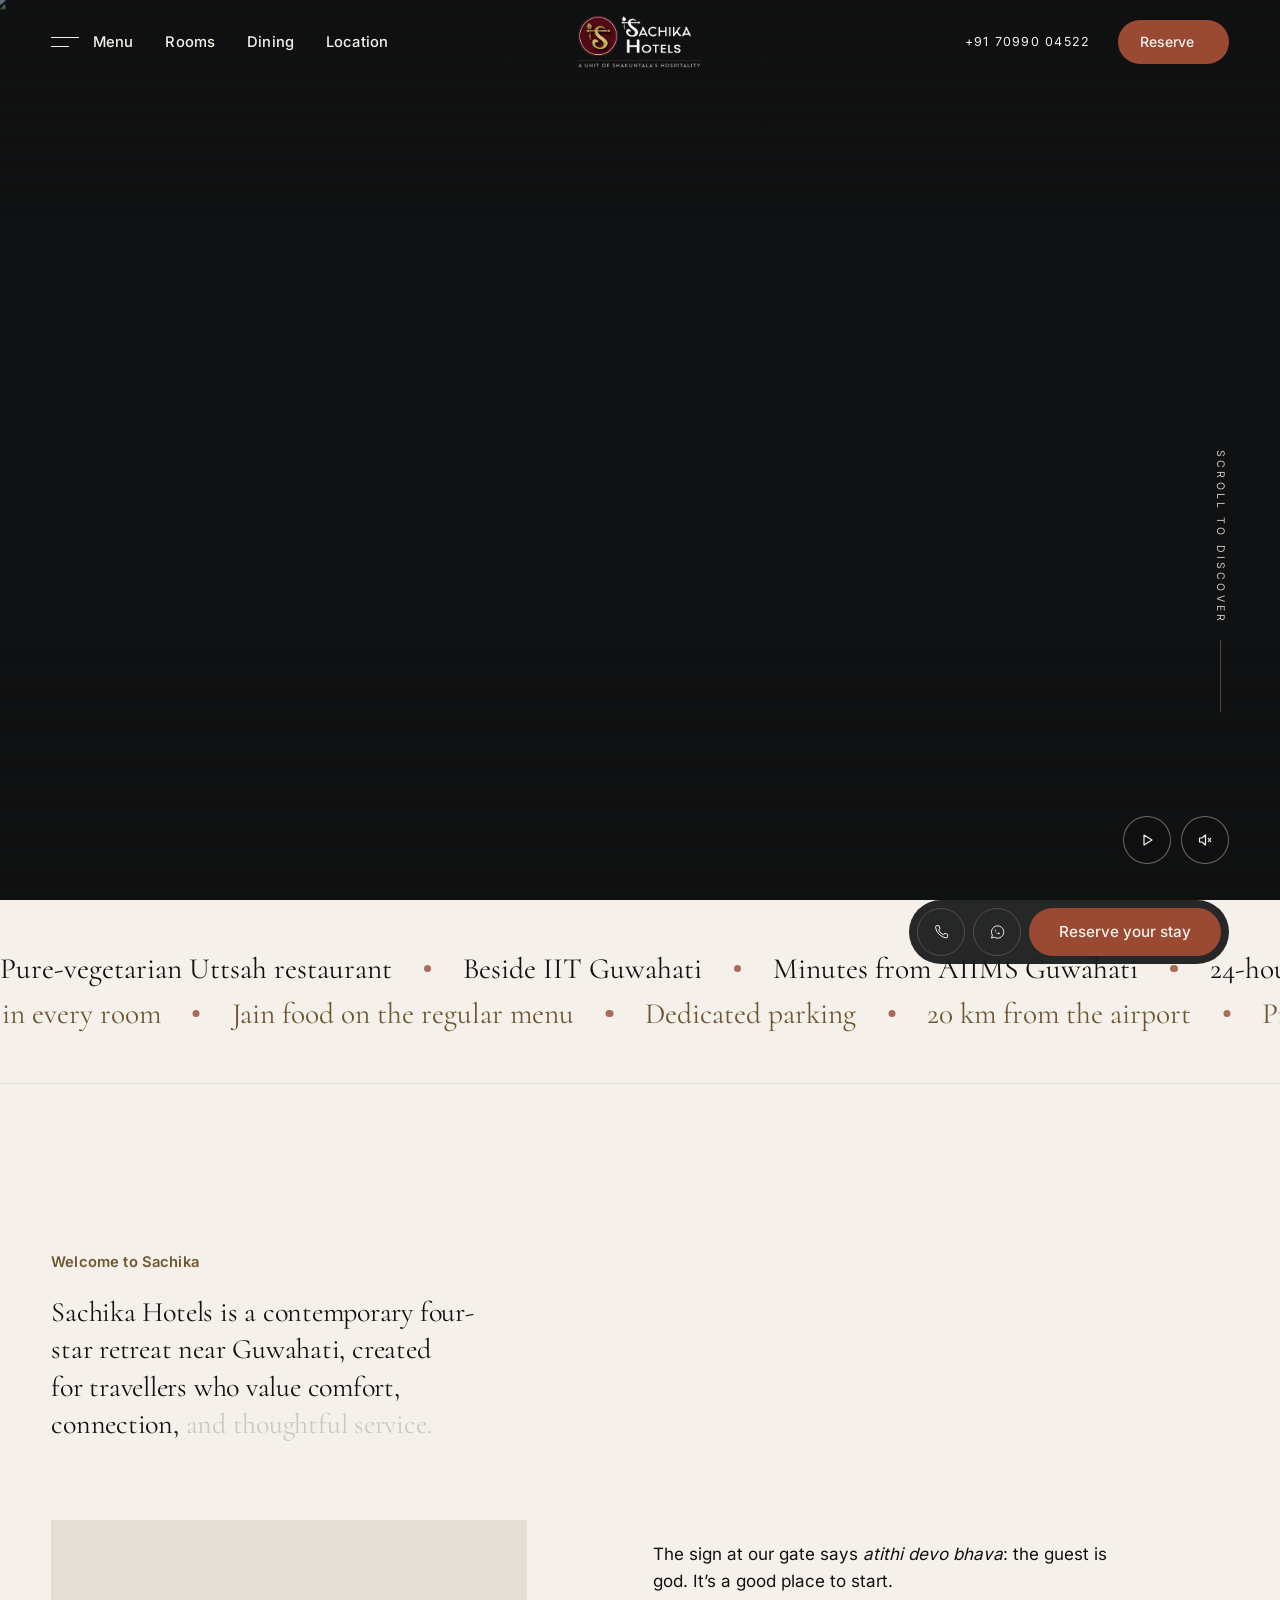
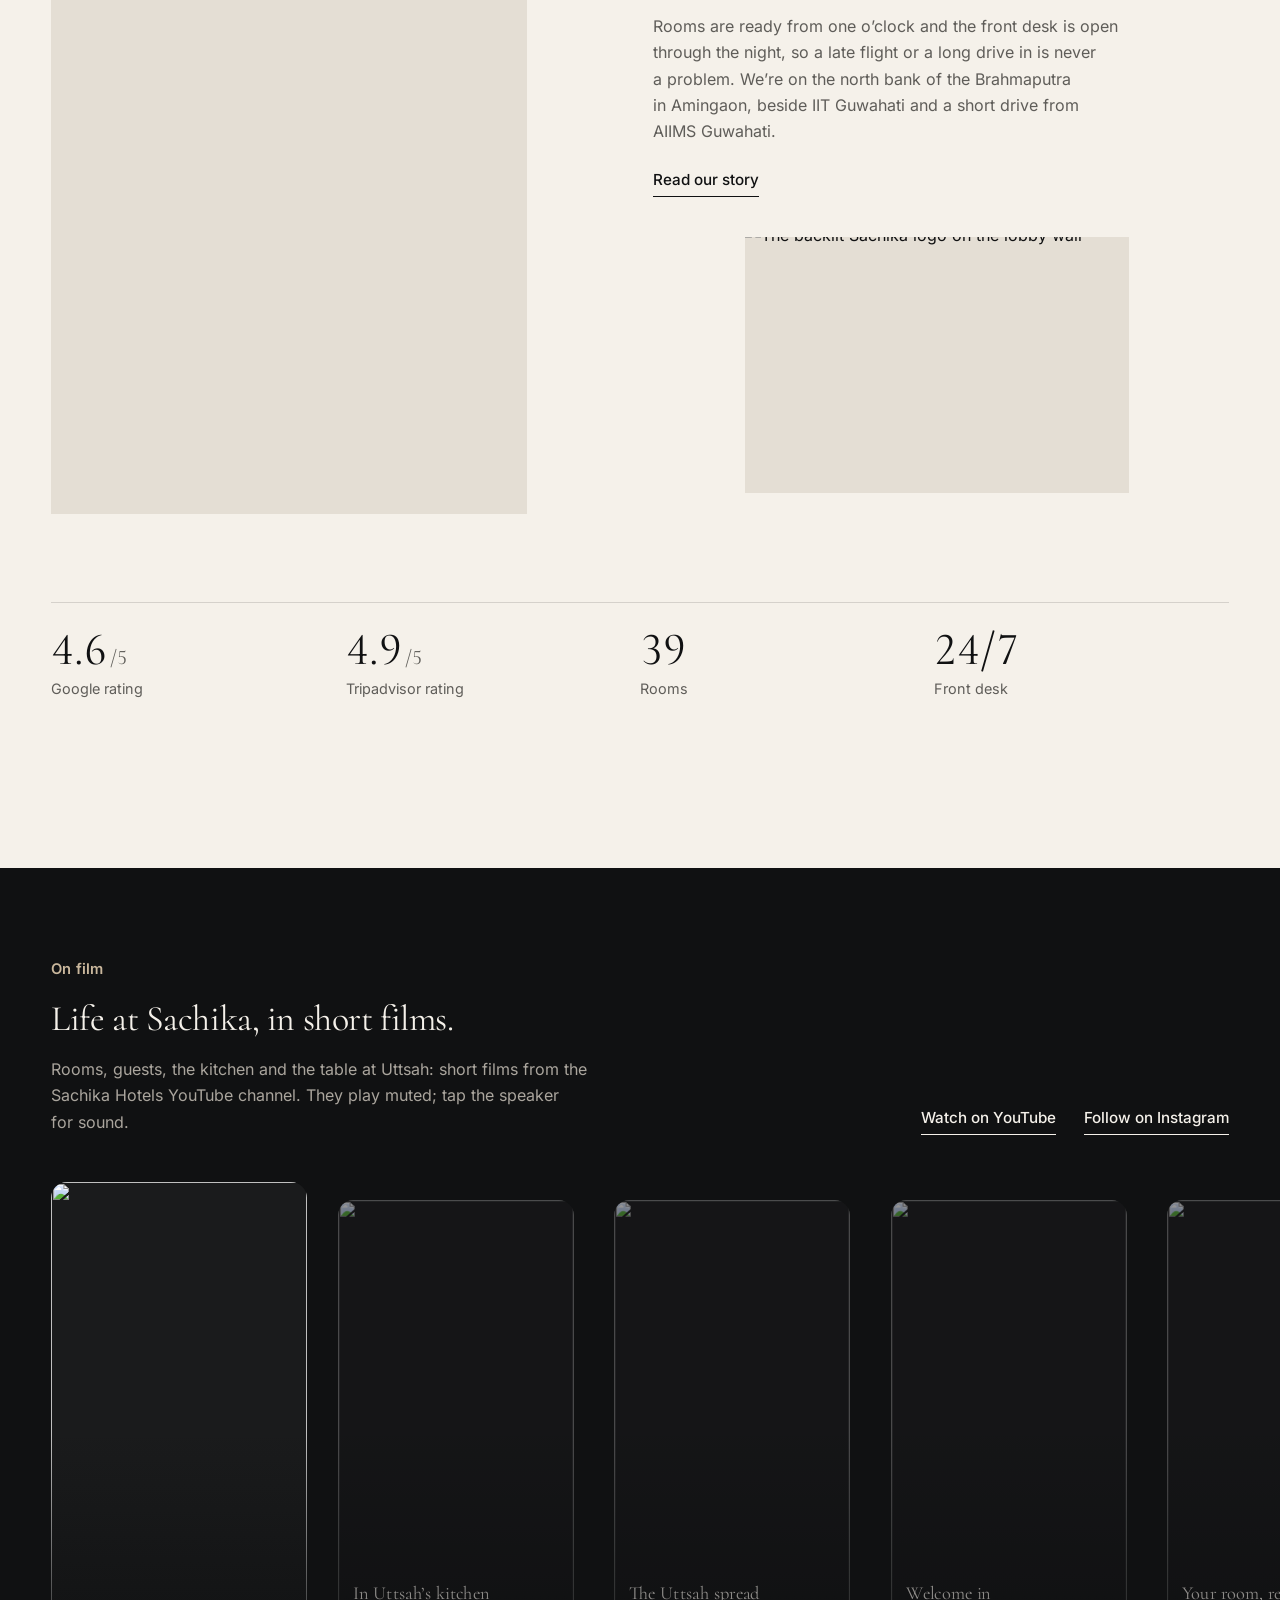
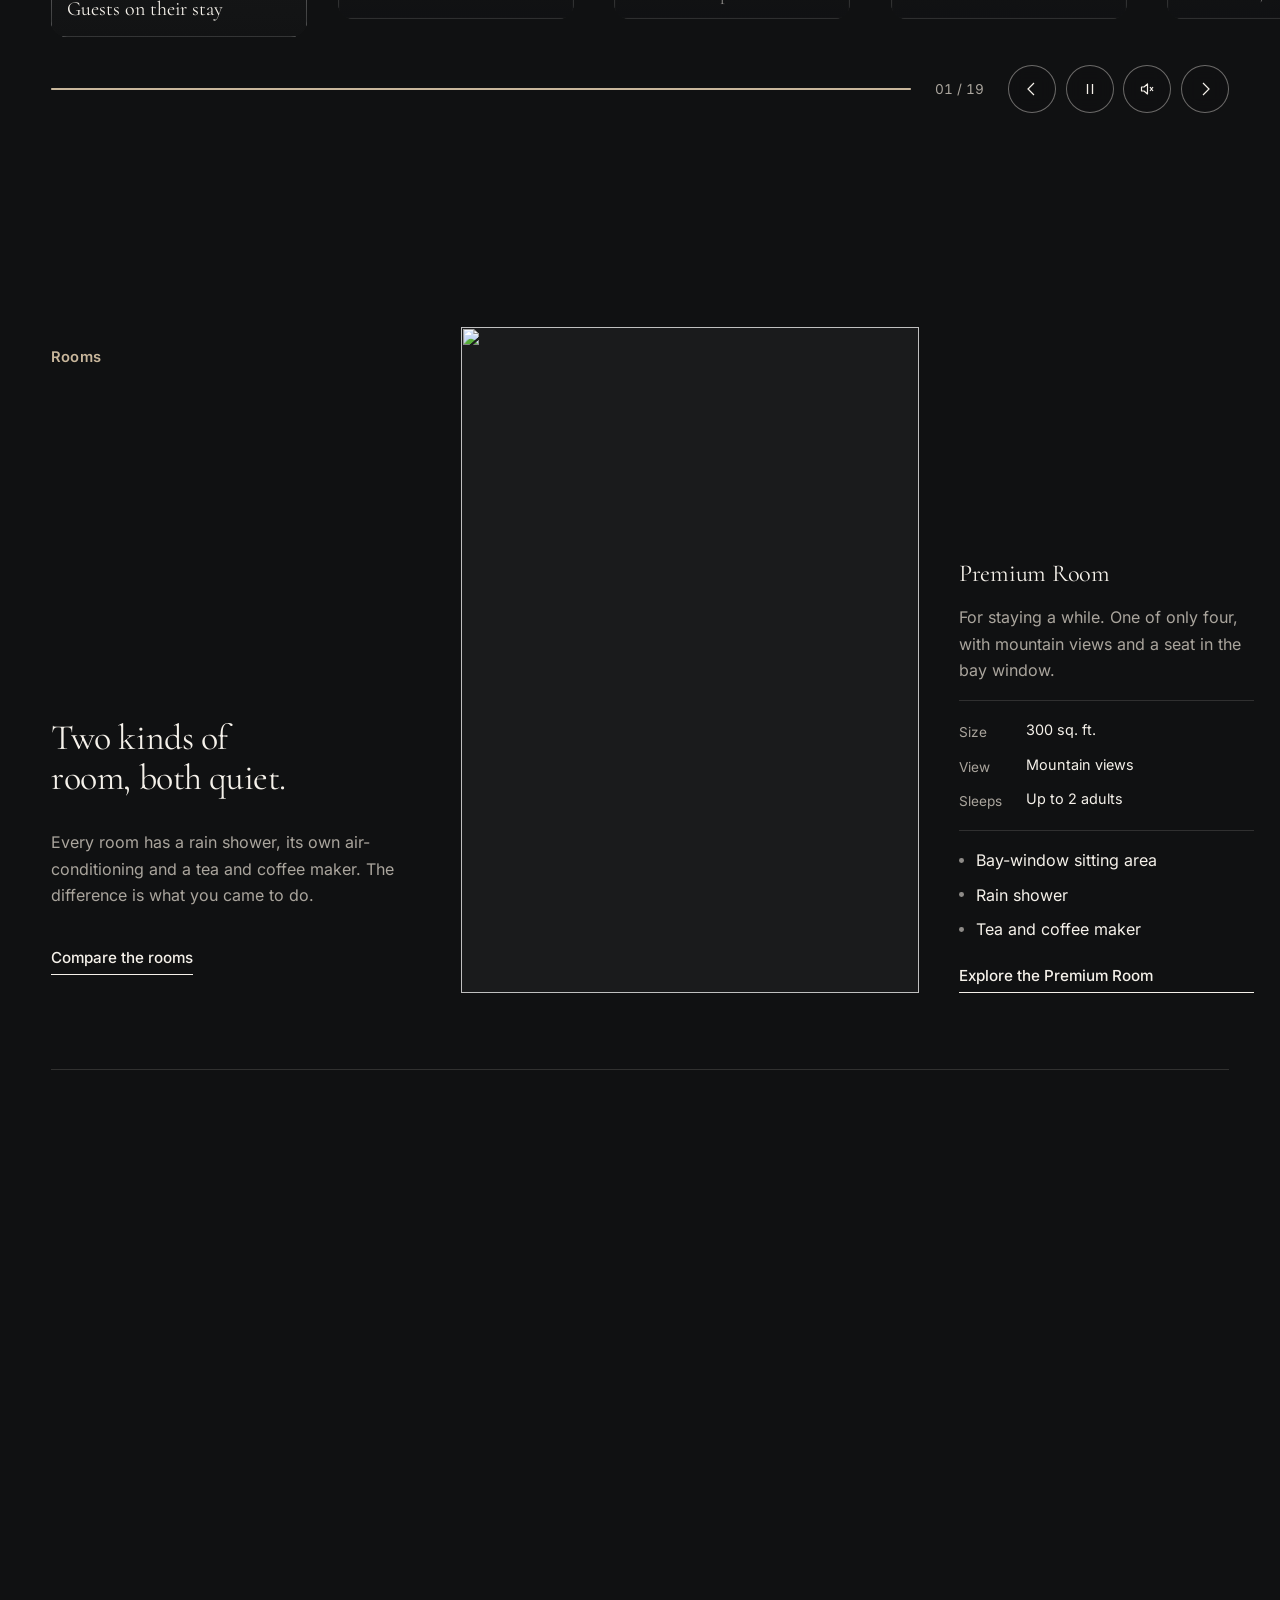
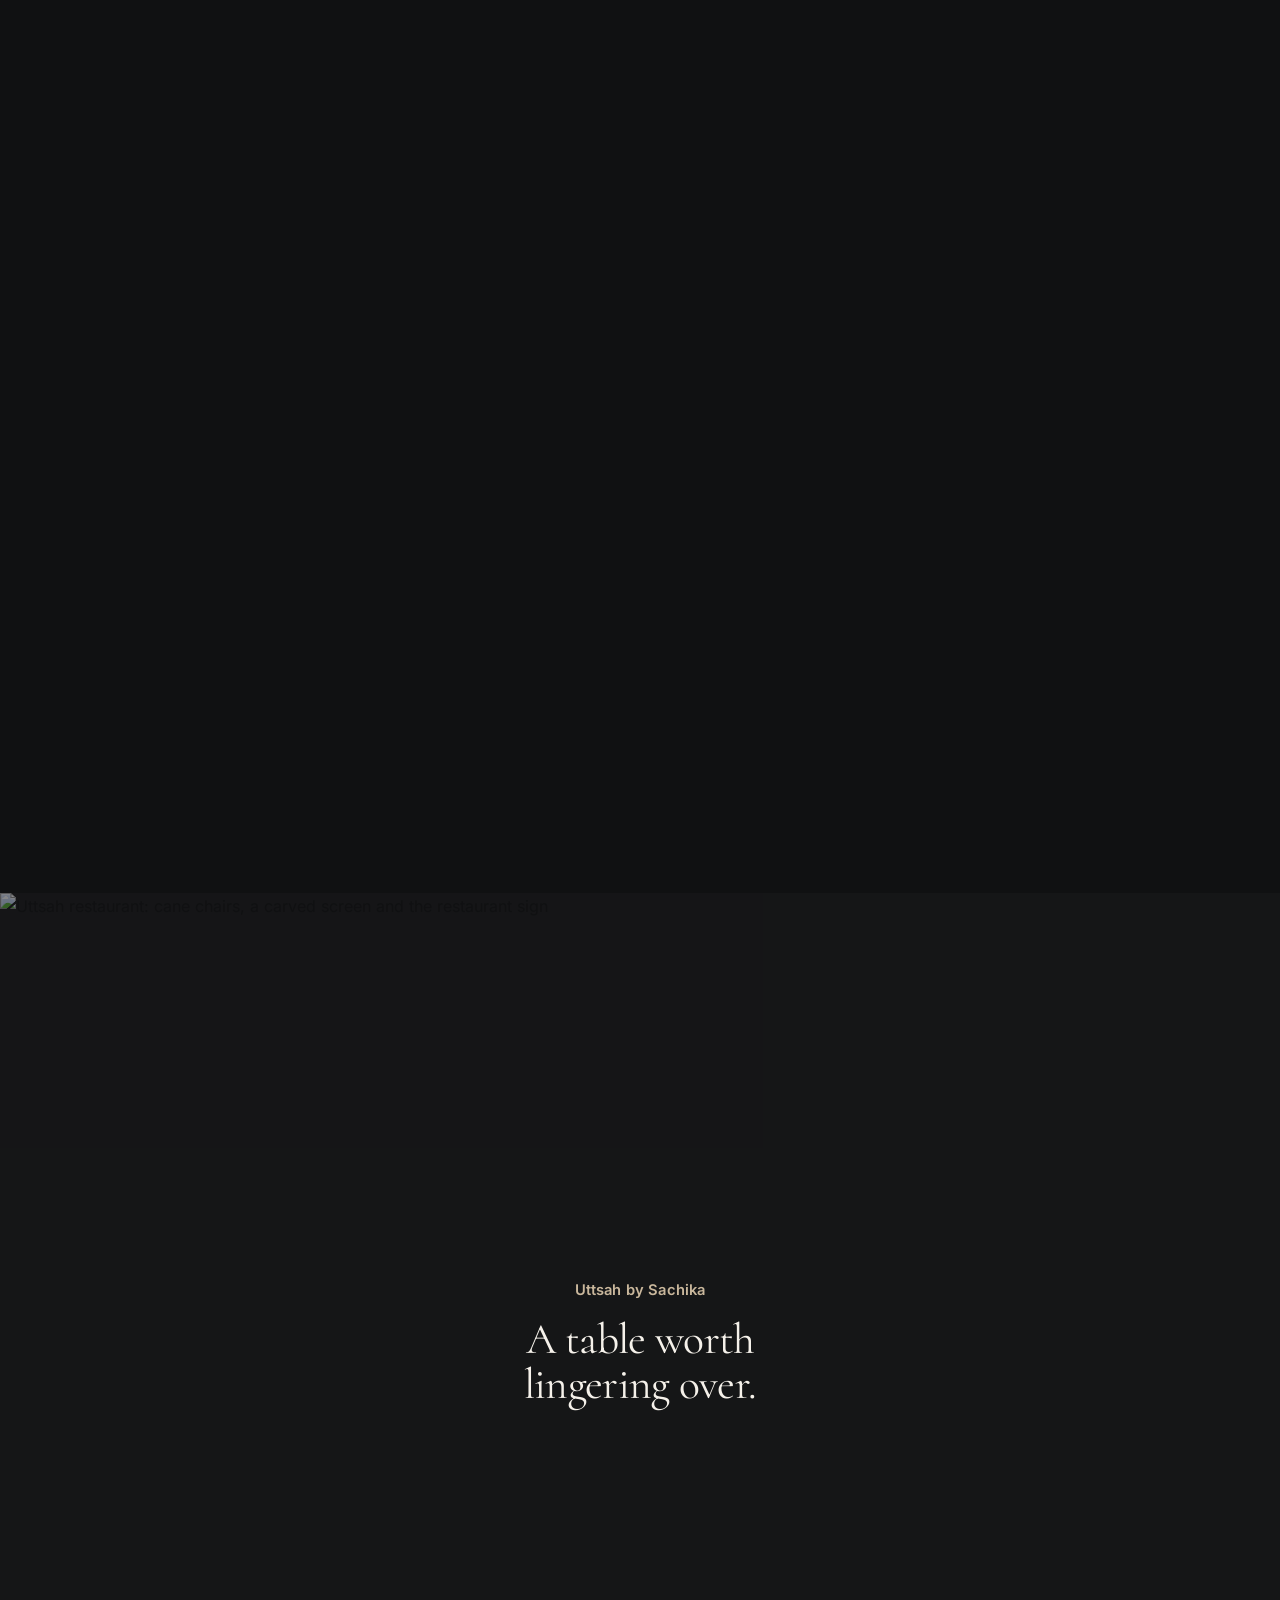
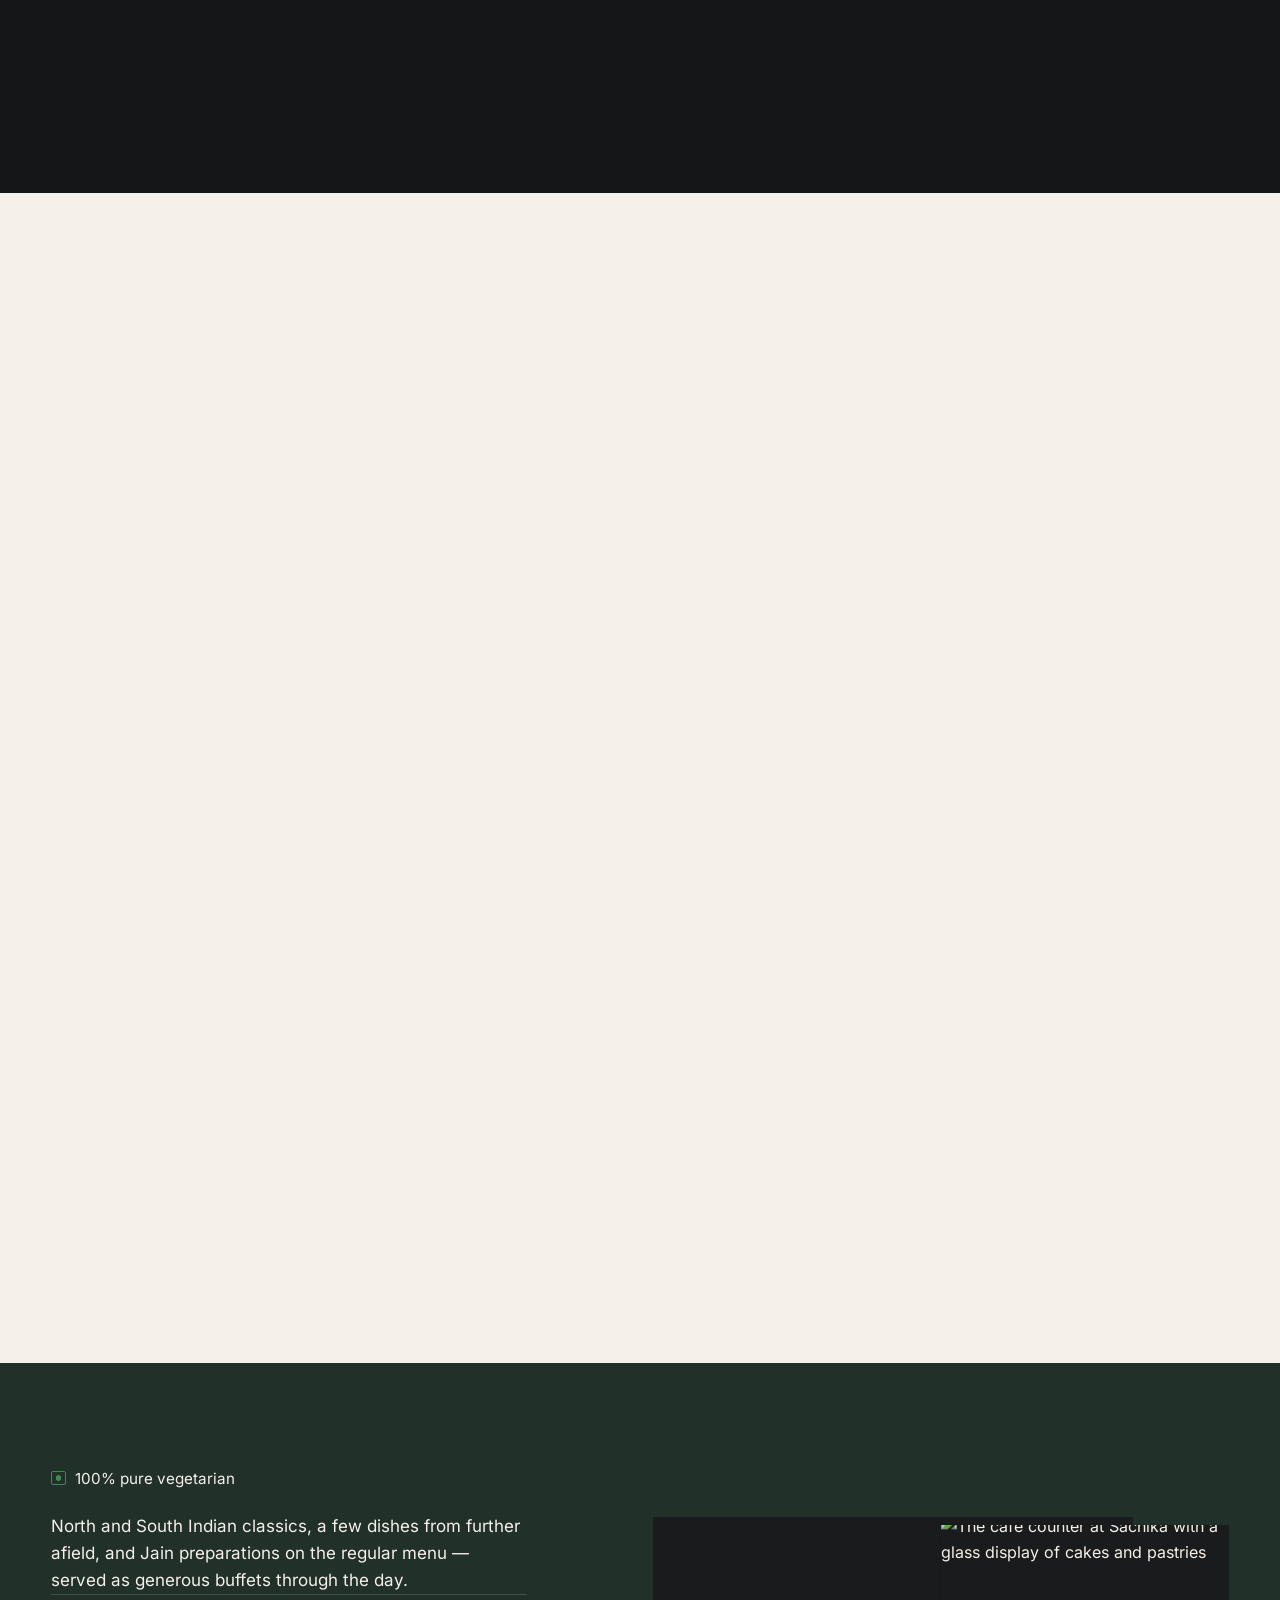
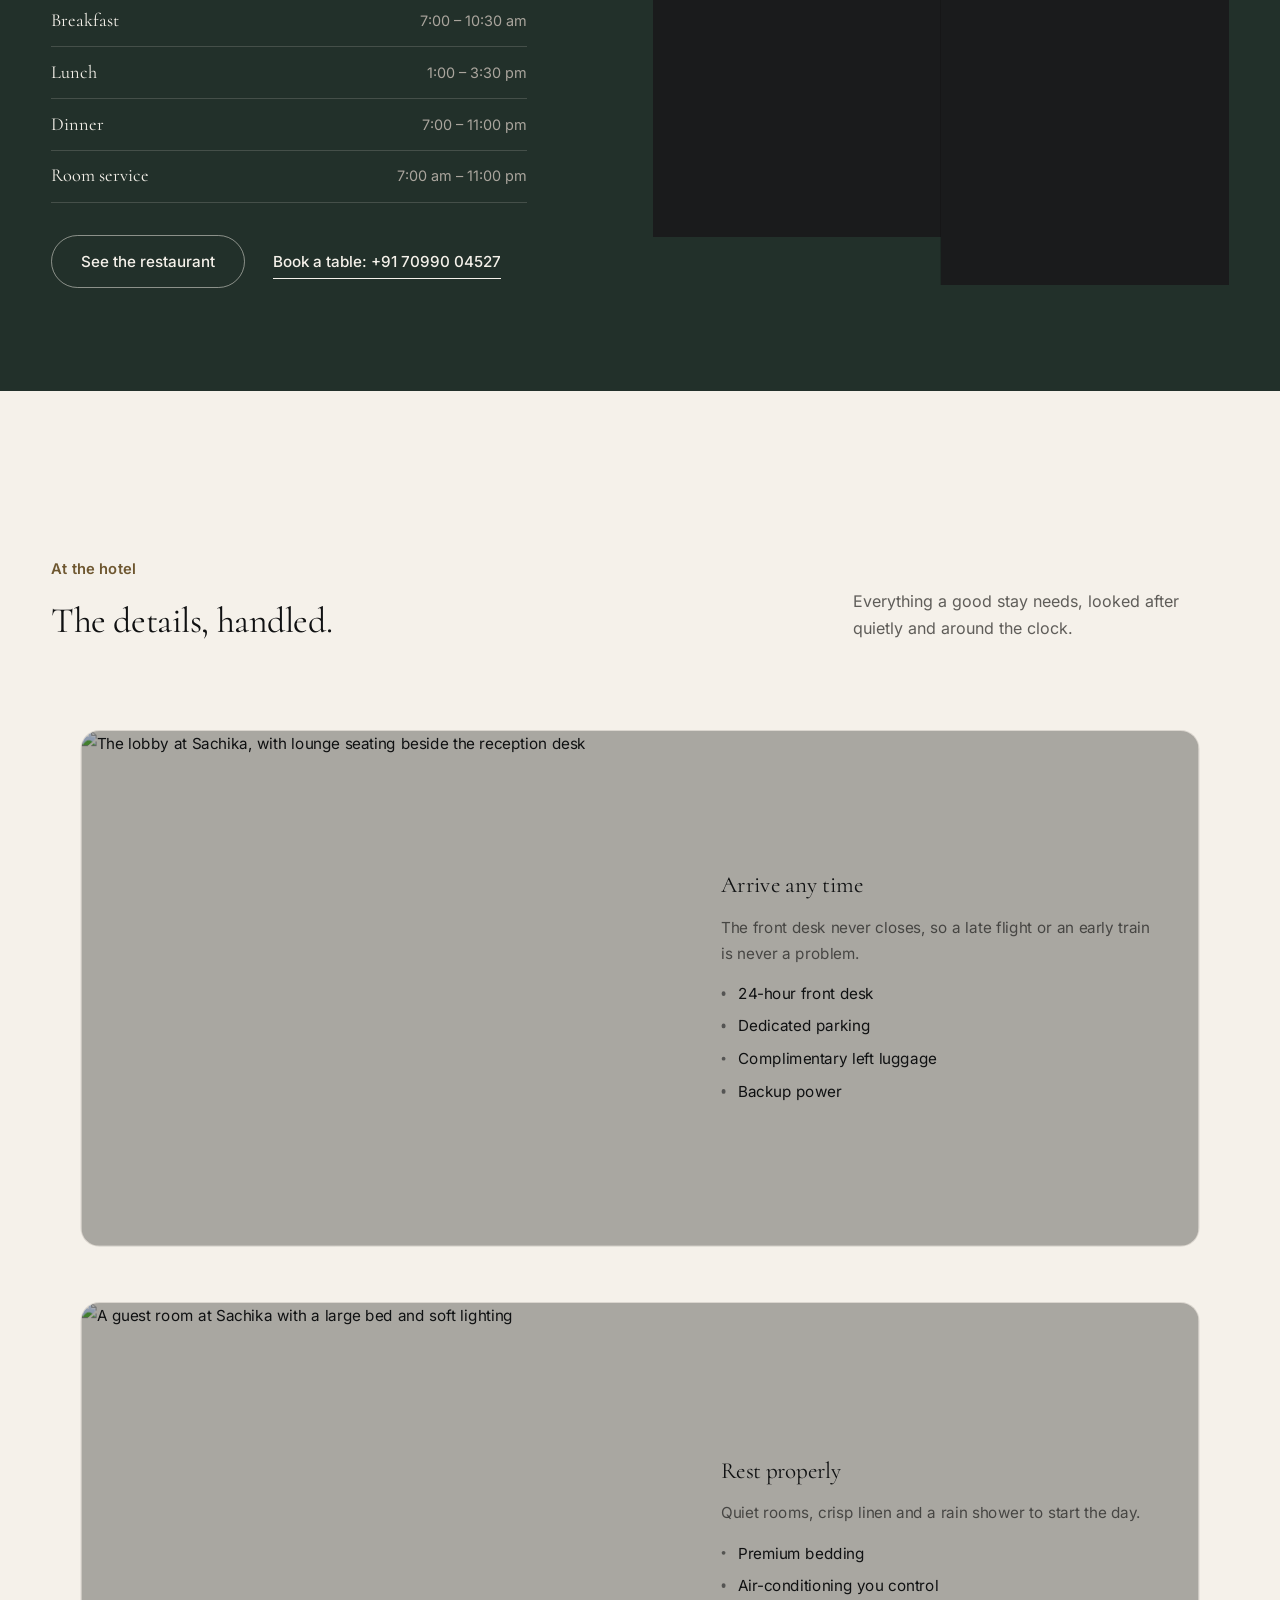
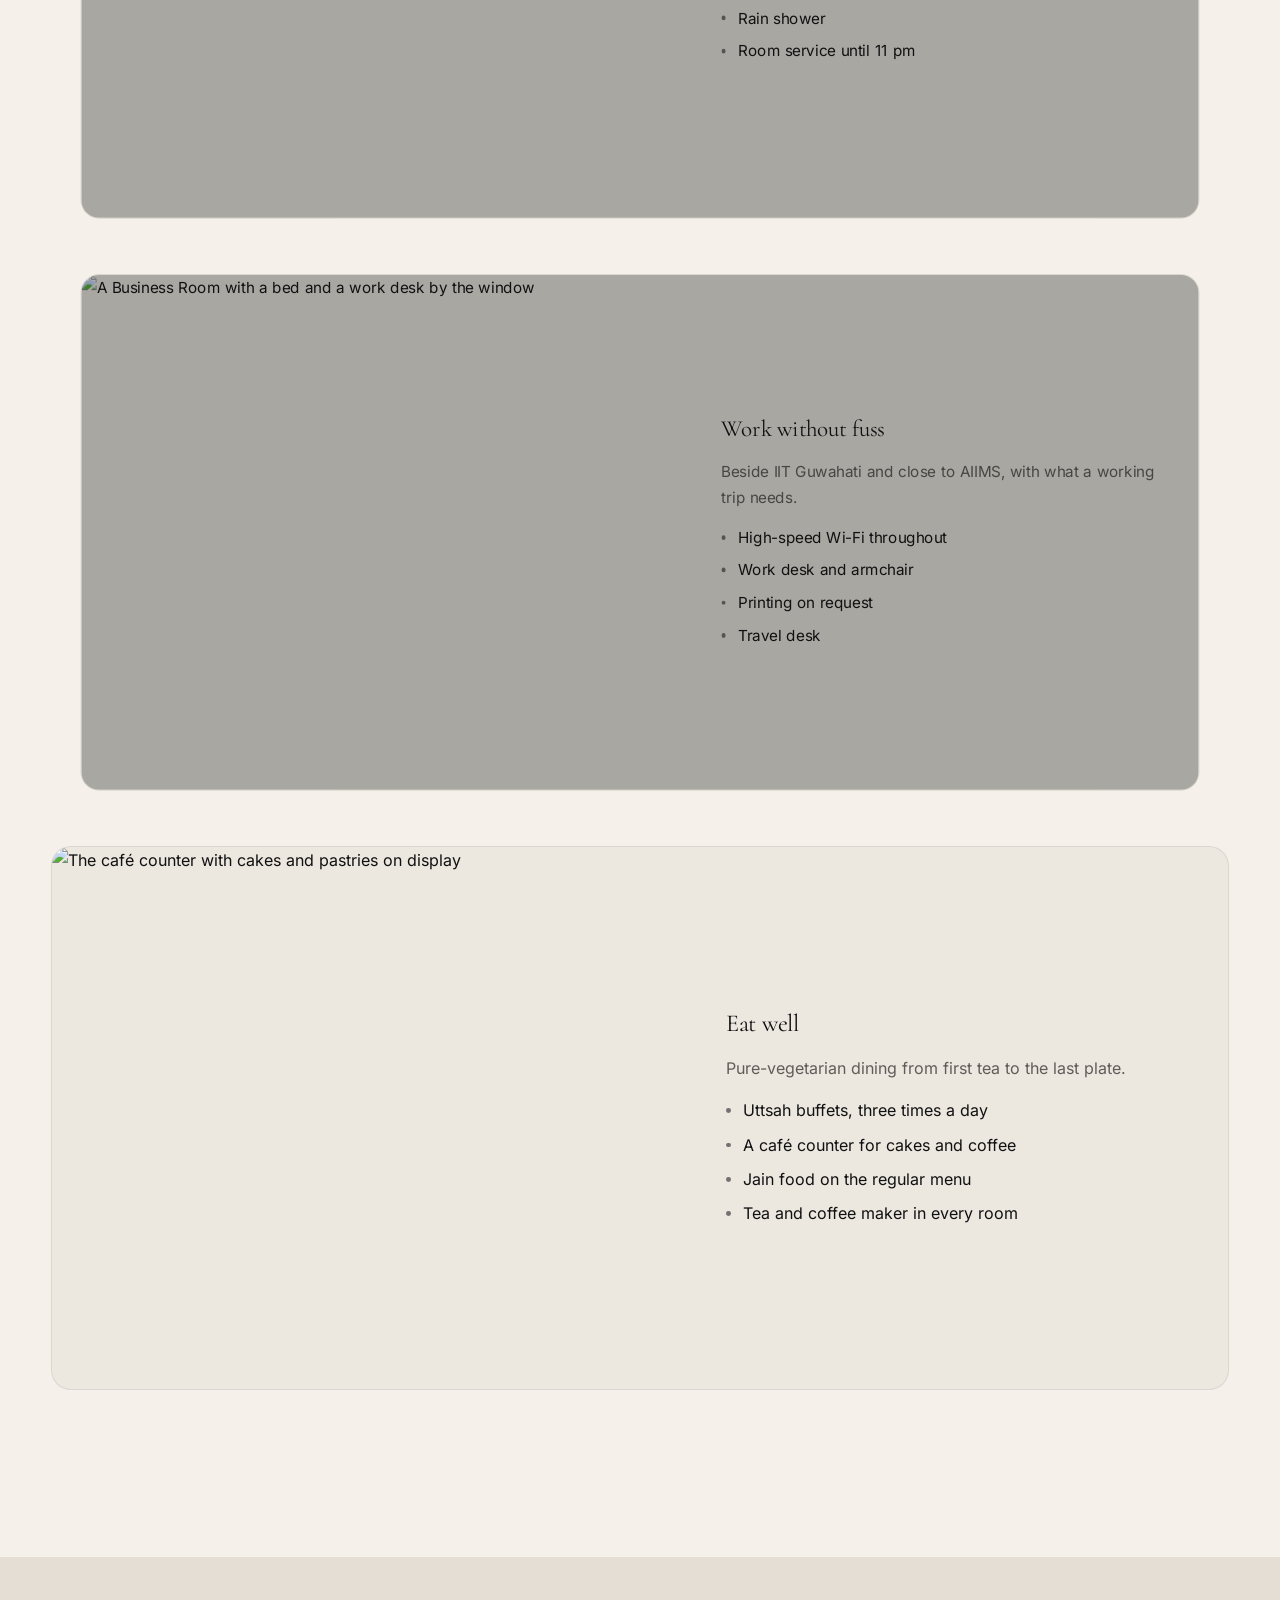
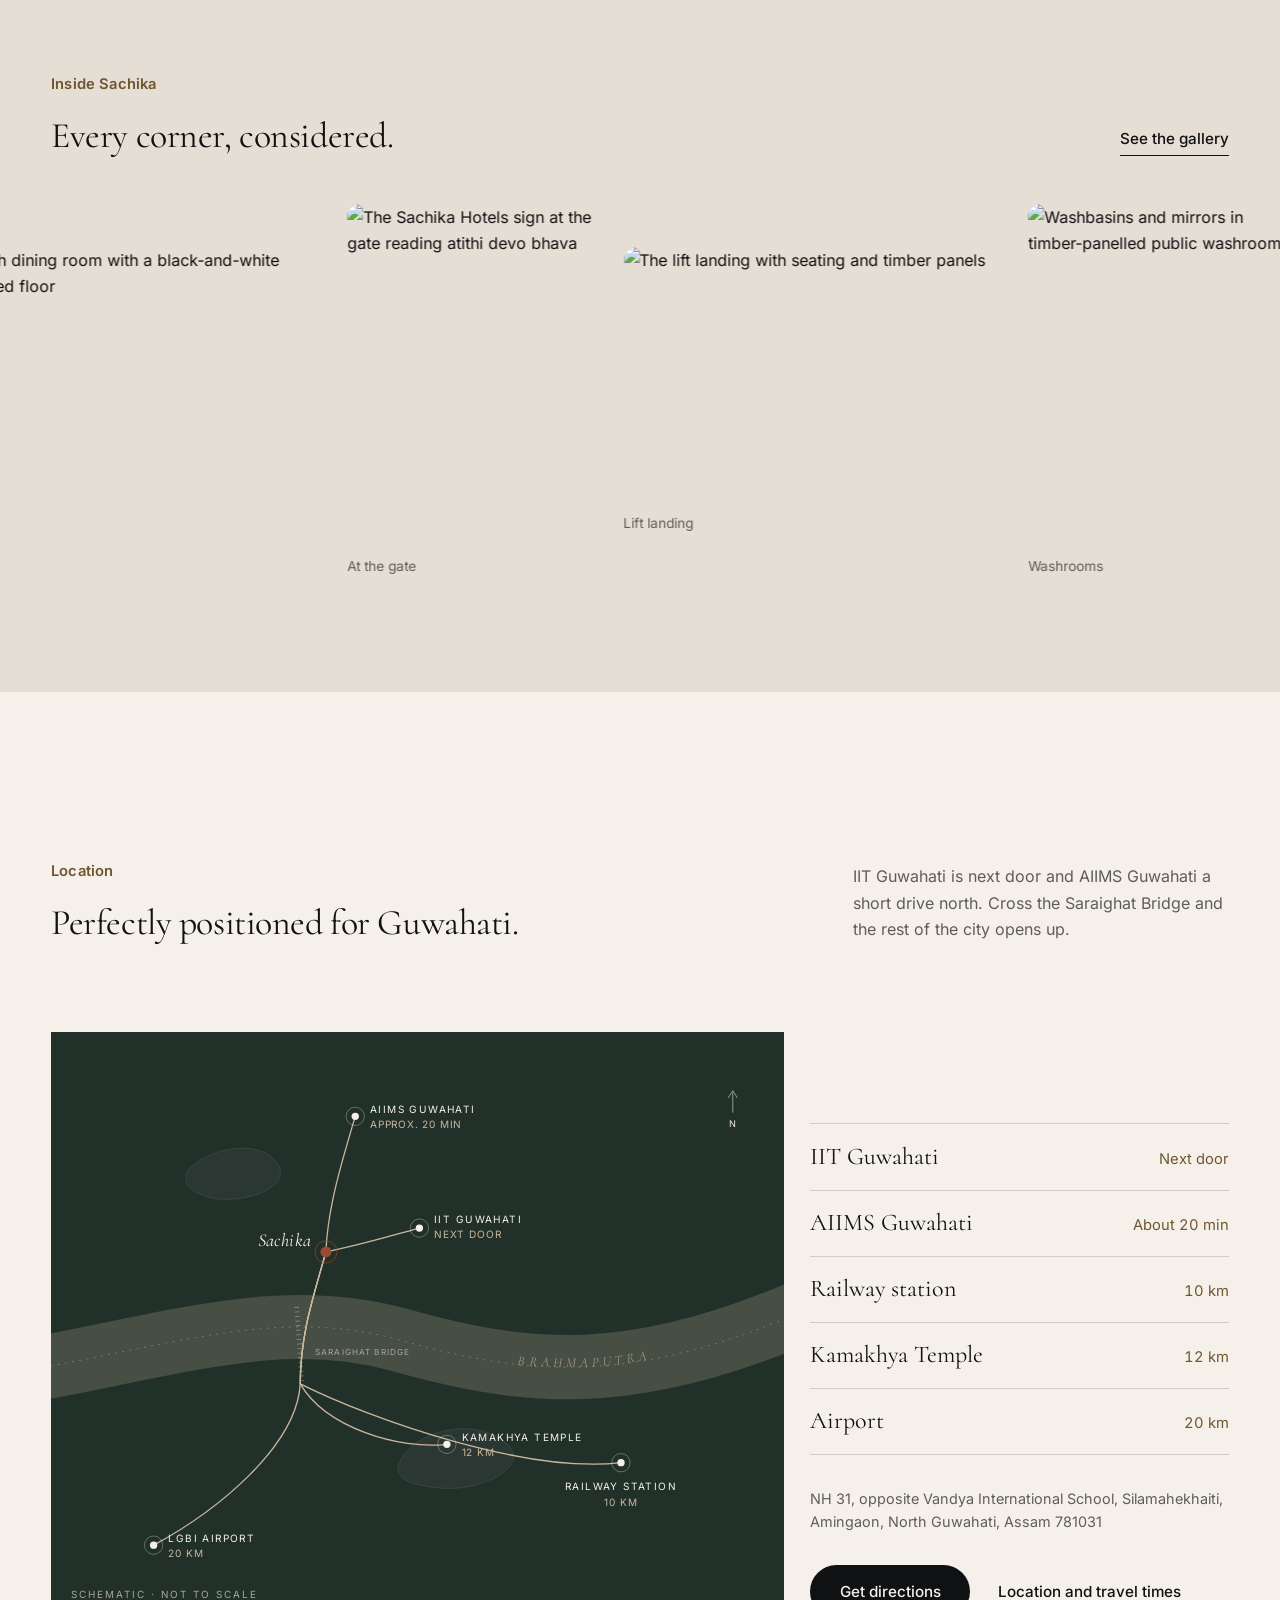
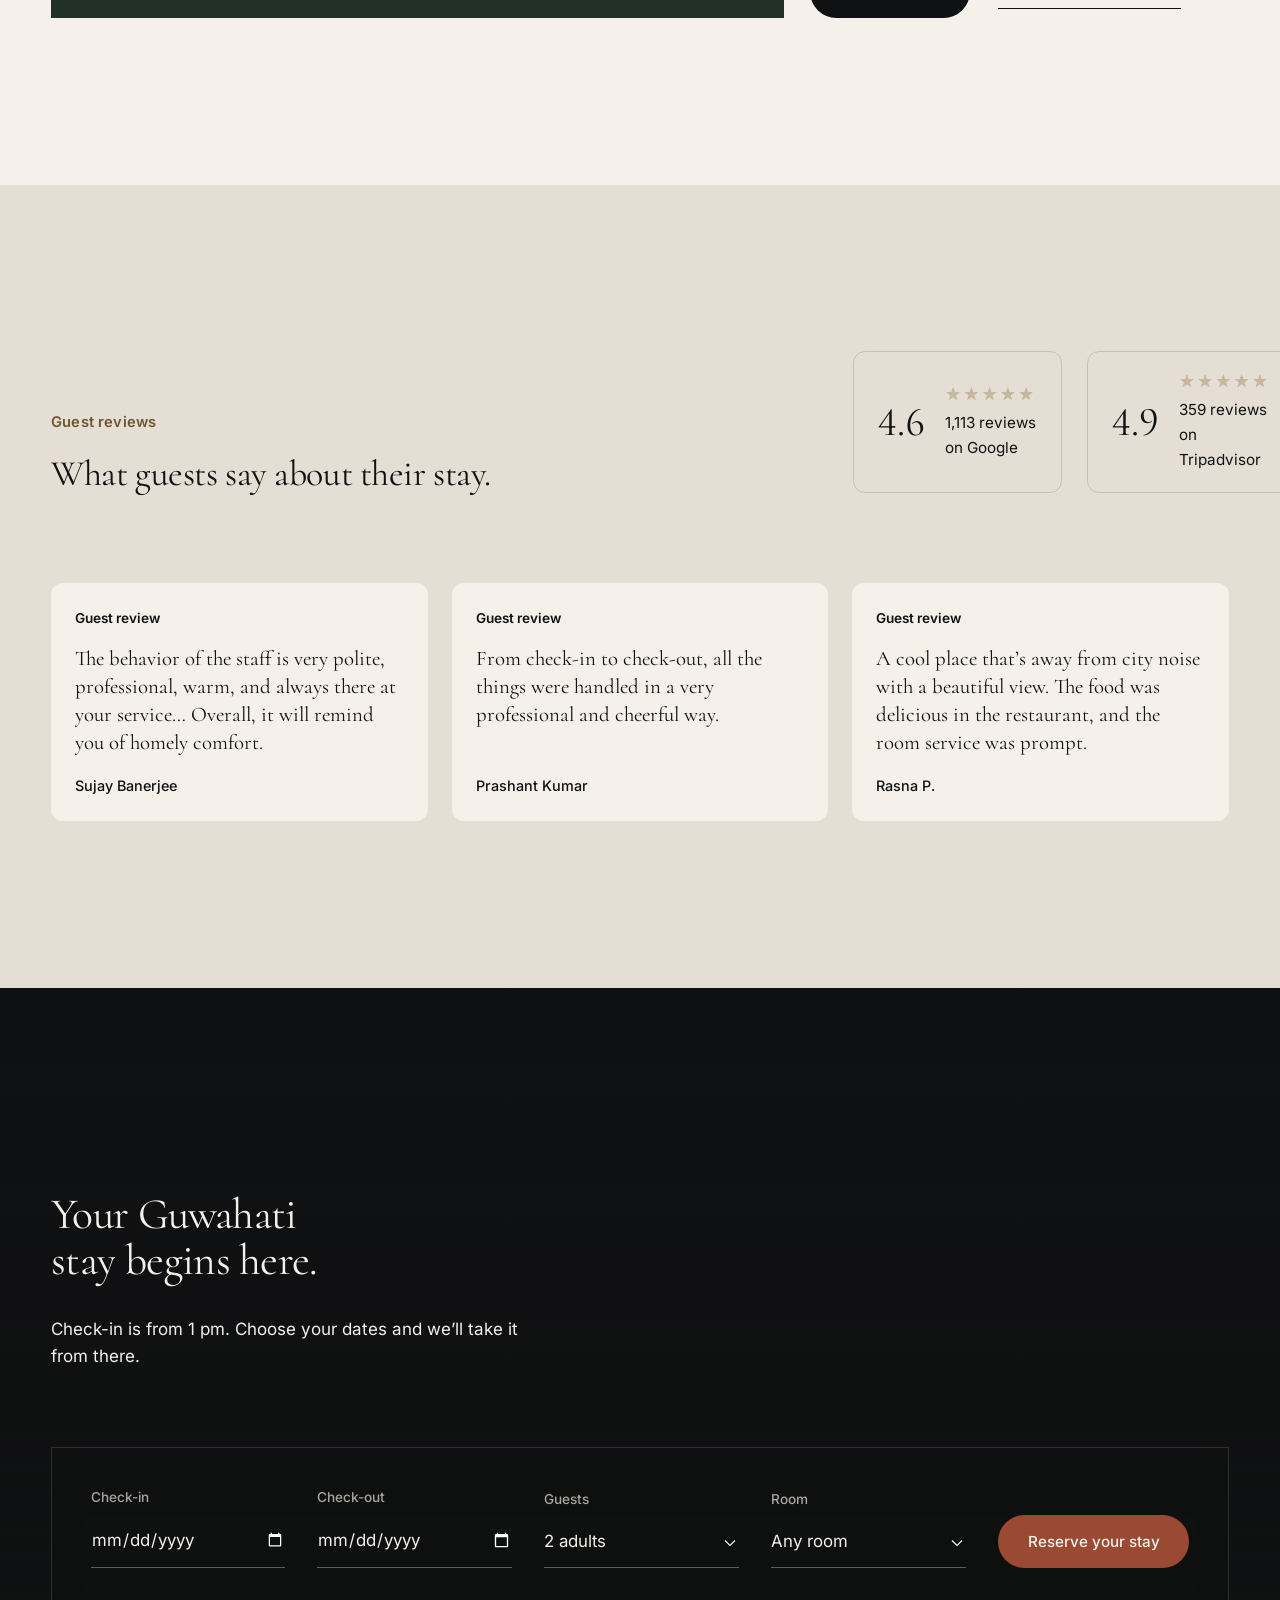
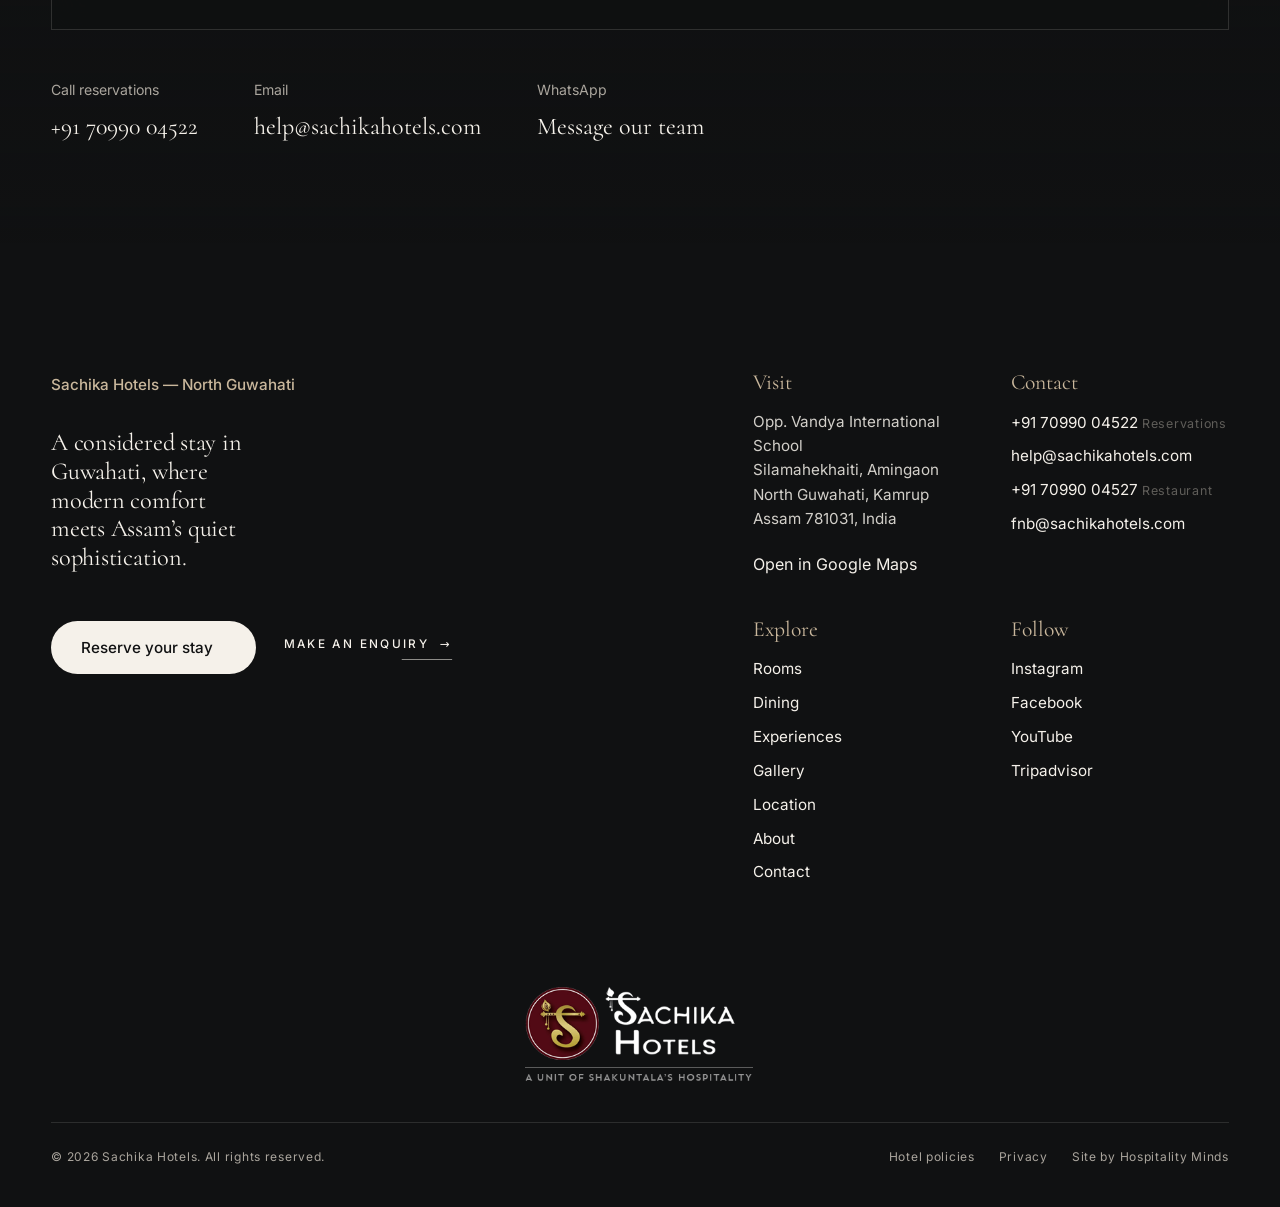
==== index.html @ c0d14a8b "Add files via upload" ====
<!doctype html>
<html lang="en-IN" data-preloader>
<head>
  <meta charset="utf-8">
  <meta name="viewport" content="width=device-width, initial-scale=1, viewport-fit=cover">
  <title>Sachika Hotels — A Refined Four-Star Stay in North Guwahati, Assam</title>
  <meta name="description" content="A contemporary four-star hotel in Amingaon, North Guwahati. Premium rooms, a pure-vegetarian restaurant, 24/7 guest service, and easy access to IIT Guwahati, AIIMS Guwahati and the airport.">
  <link rel="canonical" href="https://sachikahotels.com/">
  <meta name="theme-color" content="#101112">
  <meta property="og:type" content="website">
  <meta property="og:site_name" content="Sachika Hotels">
  <meta property="og:locale" content="en_IN">
  <meta property="og:title" content="Sachika Hotels — A Refined Stay in the Heart of Assam">
  <meta property="og:description" content="Contemporary comfort, considered hospitality, and effortless access to Guwahati.">
  <meta property="og:url" content="https://sachikahotels.com/">
  <meta property="og:image" content="https://sachikahotels.com/wp-content/uploads/2026/08/IMG_1080-scaled.jpg">
  <meta property="og:image:width" content="1600">
  <meta property="og:image:height" content="1200">
  <meta name="twitter:card" content="summary_large_image">
  <meta name="twitter:title" content="Sachika Hotels — A Refined Stay in the Heart of Assam">
  <meta name="twitter:description" content="Contemporary comfort, considered hospitality, and effortless access to Guwahati.">
  <meta name="twitter:image" content="https://sachikahotels.com/wp-content/uploads/2026/08/IMG_1080-scaled.jpg">
  <script>(function(h){h.classList.add('js');var m=!matchMedia('(prefers-reduced-motion: reduce)').matches;if(m)h.classList.add('motion');try{if(m&&h.hasAttribute('data-preloader')&&!sessionStorage.getItem('sachika:visited'))h.classList.add('preload')}catch(e){}})(document.documentElement);</script>
  <link rel="preconnect" href="https://sachikahotels.com">
  <link rel="preconnect" href="https://lh3.googleusercontent.com">
  <link rel="preconnect" href="https://www.youtube-nocookie.com">
  <link rel="preconnect" href="https://i.ytimg.com">
  <link rel="preload" href="assets/fonts/cormorant-latin-wght-normal.woff2" as="font" type="font/woff2" crossorigin>
  <link rel="preload" href="assets/fonts/cormorant-latin-wght-italic.woff2" as="font" type="font/woff2" crossorigin>
  <link rel="preload" href="assets/fonts/inter-latin-wght-normal.woff2" as="font" type="font/woff2" crossorigin>
  <link rel="stylesheet" href="assets/css/main.css">
  <link rel="icon" href="assets/img/favicon.svg" type="image/svg+xml">
  <script type="application/ld+json">
  {
    "@context": "https://schema.org",
    "@type": "Hotel",
    "@id": "https://sachikahotels.com/#hotel",
    "name": "Sachika Hotels",
    "description": "A contemporary four-star hotel in Amingaon, North Guwahati, with Premium and Business rooms, a pure-vegetarian restaurant and 24/7 guest service.",
    "url": "https://sachikahotels.com/",
    "telephone": "+91-70990-04522",
    "email": "help@sachikahotels.com",
    "image": "https://sachikahotels.com/wp-content/uploads/2026/08/IMG_1080-scaled.jpg",
    "logo": "https://sachikahotels.com/assets/img/favicon.svg",
    "starRating": { "@type": "Rating", "ratingValue": "4" },
    "numberOfRooms": 39,
    "checkinTime": "13:00",
    "checkoutTime": "11:00",
    "petsAllowed": false,
    "currenciesAccepted": "INR",
    "address": {
      "@type": "PostalAddress",
      "streetAddress": "Opp. Vandya International School, Silamahekhaiti, Amingaon",
      "addressLocality": "North Guwahati",
      "addressRegion": "Assam",
      "postalCode": "781031",
      "addressCountry": "IN"
    },
    "hasMap": "https://maps.app.goo.gl/xDctNtq67rTRG4YZ8",
    "geo": { "@type": "GeoCoordinates", "latitude": 26.2076554, "longitude": 91.6810466 },
    "amenityFeature": [
      { "@type": "LocationFeatureSpecification", "name": "High-speed Wi-Fi", "value": true },
      { "@type": "LocationFeatureSpecification", "name": "Air-conditioned rooms", "value": true },
      { "@type": "LocationFeatureSpecification", "name": "On-site parking", "value": true },
      { "@type": "LocationFeatureSpecification", "name": "Restaurant", "value": true },
      { "@type": "LocationFeatureSpecification", "name": "24-hour front desk", "value": true },
      { "@type": "LocationFeatureSpecification", "name": "Room service", "value": true },
      { "@type": "LocationFeatureSpecification", "name": "Laundry service", "value": true },
      { "@type": "LocationFeatureSpecification", "name": "Travel desk", "value": true },
      { "@type": "LocationFeatureSpecification", "name": "Elevator", "value": true }
    ],
    "containsPlace": {
      "@type": "Restaurant",
      "name": "Uttsah Restaurant by Sachika",
      "servesCuisine": ["North Indian", "South Indian", "Vegetarian", "Jain"],
      "telephone": "+91-70990-04527",
      "openingHours": "Mo-Su 07:00-23:00"
    },
    "sameAs": [
      "https://www.instagram.com/sachikahotels/",
      "https://www.facebook.com/sachikahotels",
      "https://www.youtube.com/channel/UCbA025GUeQhadDyXZfi5jKw",
      "https://www.tripadvisor.in/Hotel_Review-g503692-d26394884-Reviews-Sachika_Hotels-Guwahati_Kamrup_Metropolitan_District_Assam.html"
    ]
  }
  </script>
  <script src="assets/js/config.js" defer></script>
  <script src="assets/js/main.js" defer></script>
  <script src="assets/js/home.js" defer></script>
</head>
<body class="home">
<!-- include:preloader -->
<div class="preloader" aria-hidden="true">
  <div class="preloader-texture texture-weave"></div>
  <div class="preloader-inner">
    <img class="preloader-logo" src="assets/img/logo-on-dark.png" width="342" height="141" alt="">
    <div class="preloader-bar"><i></i></div>
  </div>
</div>
<!-- /include:preloader -->
<!-- include:header -->
<a class="skip-link" href="#main">Skip to content</a>
<header class="site-header" data-section="header">
  <div class="shell header-inner">
    <div class="header-left">
      <button class="menu-toggle" type="button" aria-expanded="false" aria-controls="site-menu">
        <span class="bars" aria-hidden="true"><i></i><i></i></span>
        <span class="label-open">Menu</span><span class="label-close">Close</span>
        <span class="visually-hidden">Open or close site menu</span>
      </button>
      <nav class="header-nav" aria-label="Primary">
        <a href="rooms.html">Rooms</a>
        <a href="dining.html">Dining</a>
        <a href="location.html">Location</a>
      </nav>
    </div>
    <a class="wordmark" href="index.html" aria-current="page" aria-label="Sachika Hotels — home">
      <img class="logo logo--on-dark" src="assets/img/logo-on-dark.png" width="342" height="141" alt="">
      <img class="logo logo--on-light" src="assets/img/logo-on-light.png" width="342" height="141" alt="">
    </a>
    <div class="header-right">
      <a class="header-phone link-plain" href="tel:+917099004522">+91 70990 04522</a>
      <a class="btn btn-reserve header-reserve" href="reserve.html" data-track="reserve_click" data-track-label="Header reserve" data-magnetic>Reserve<span class="arrow" aria-hidden="true"><svg viewBox="0 0 16 16"><path d="M1 8h13M9 3l5 5-5 5" fill="none" stroke="currentColor" stroke-width="1.2"/></svg></span></a>
    </div>
  </div>
</header>

<div class="menu" id="site-menu" aria-hidden="true" data-scroll-native data-section="menu">
  <div class="shell menu-inner">
    <nav aria-label="Site">
      <div class="menu-links">
        <span class="mask"><a class="rise" style="--i:0" href="index.html" aria-current="page"><span class="n">01</span><span class="t">Home</span></a></span>
        <span class="mask"><a class="rise" style="--i:1" href="rooms.html"><span class="n">02</span><span class="t">Rooms</span></a></span>
        <span class="mask"><a class="rise" style="--i:2" href="dining.html"><span class="n">03</span><span class="t">Dining</span></a></span>
        <span class="mask"><a class="rise" style="--i:3" href="experiences.html"><span class="n">04</span><span class="t">Experiences</span></a></span>
        <span class="mask"><a class="rise" style="--i:4" href="gallery.html"><span class="n">05</span><span class="t">Gallery</span></a></span>
        <span class="mask"><a class="rise" style="--i:5" href="location.html"><span class="n">06</span><span class="t">Location</span></a></span>
        <span class="mask"><a class="rise" style="--i:6" href="about.html"><span class="n">07</span><span class="t">About</span></a></span>
        <span class="mask"><a class="rise" style="--i:7" href="contact.html"><span class="n">08</span><span class="t">Contact</span></a></span>
      </div>
    </nav>
    <div class="menu-aside">
      <div class="mask"><div class="rise" style="--i:8">
        <span class="eyebrow">Reserve</span>
        <div class="cta-row">
          <a class="btn btn-reserve" href="reserve.html" data-track="reserve_click" data-track-label="Menu reserve">Reserve your stay<span class="arrow" aria-hidden="true"><svg viewBox="0 0 16 16"><path d="M1 8h13M9 3l5 5-5 5" fill="none" stroke="currentColor" stroke-width="1.2"/></svg></span></a>
        </div>
      </div></div>
      <div class="mask"><div class="rise" style="--i:9">
        <span class="eyebrow">Reservations</span>
        <p><a class="link-plain" href="tel:+917099004522">+91 70990 04522</a><br><a class="link-plain" href="mailto:help@sachikahotels.com">help@sachikahotels.com</a><br><a class="link-plain" href="https://wa.me/917099004522" target="_blank" rel="noopener">WhatsApp us</a></p>
      </div></div>
      <div class="mask"><div class="rise" style="--i:10">
        <span class="eyebrow">Find us</span>
        <p>Opp. Vandya International School, Silamahekhaiti, Amingaon, North Guwahati, Assam</p>
      </div></div>
    </div>
  </div>
  <div class="menu-visual" aria-hidden="true">
    <!-- One image per menu link (Home, Rooms, Dining, Experiences, Gallery, Location, About, Contact): Sachika's own photos -->
    <img data-defer data-wp="2026/08/IMG_1080-scaled.jpg" data-w="1600" data-ar="1.3333" sizes="18vw" alt="" loading="lazy" src="[data-uri]" data-src="https://sachikahotels.com/wp-content/uploads/2026/08/IMG_1080-scaled.jpg" width="1600" height="1200" referrerpolicy="no-referrer" decoding="async">
    <img data-defer data-g="ANWiy9RiMYUrYMQfuvfwGkD7uTQ0SMO25OgIjQ0nskUxIWGjCyRSv40Q4wc9wvbqQIasGZBfH0H9W-YwXBBy9G4qgmQbPMl80U_TNnVXibNanIig3RX9kZ2aX7q9yzxYBh4i3Z2Lwnwx" data-w="560" data-ar="0.75" data-max="800" sizes="18vw" alt="" loading="lazy" referrerpolicy="no-referrer" src="[data-uri]" data-src="https://lh3.googleusercontent.com/gps-cs-s/ANWiy9RiMYUrYMQfuvfwGkD7uTQ0SMO25OgIjQ0nskUxIWGjCyRSv40Q4wc9wvbqQIasGZBfH0H9W-YwXBBy9G4qgmQbPMl80U_TNnVXibNanIig3RX9kZ2aX7q9yzxYBh4i3Z2Lwnwx=w560-h747-p-k-no" data-srcset="https://lh3.googleusercontent.com/gps-cs-s/ANWiy9RiMYUrYMQfuvfwGkD7uTQ0SMO25OgIjQ0nskUxIWGjCyRSv40Q4wc9wvbqQIasGZBfH0H9W-YwXBBy9G4qgmQbPMl80U_TNnVXibNanIig3RX9kZ2aX7q9yzxYBh4i3Z2Lwnwx=w400-h533-p-k-no 400w, https://lh3.googleusercontent.com/gps-cs-s/ANWiy9RiMYUrYMQfuvfwGkD7uTQ0SMO25OgIjQ0nskUxIWGjCyRSv40Q4wc9wvbqQIasGZBfH0H9W-YwXBBy9G4qgmQbPMl80U_TNnVXibNanIig3RX9kZ2aX7q9yzxYBh4i3Z2Lwnwx=w640-h853-p-k-no 640w" width="560" height="747">
    <img data-defer data-g="ANWiy9QOccIieglnLM6SkhxX97aI4df7L9v7YiisQPDWV2VZosz4ta4-uegm4AGOJDazDnALaS2k7wmeodyHI4dg6gSXxFOM0atwXeUluegnCZJaqPlKi4n2ZstWzjnJb2B6OtrpYl2jIaDONzI5" data-w="560" data-ar="0.75" data-max="800" sizes="18vw" alt="" loading="lazy" referrerpolicy="no-referrer" src="[data-uri]" data-src="https://lh3.googleusercontent.com/gps-cs-s/ANWiy9QOccIieglnLM6SkhxX97aI4df7L9v7YiisQPDWV2VZosz4ta4-uegm4AGOJDazDnALaS2k7wmeodyHI4dg6gSXxFOM0atwXeUluegnCZJaqPlKi4n2ZstWzjnJb2B6OtrpYl2jIaDONzI5=w560-h747-p-k-no" data-srcset="https://lh3.googleusercontent.com/gps-cs-s/ANWiy9QOccIieglnLM6SkhxX97aI4df7L9v7YiisQPDWV2VZosz4ta4-uegm4AGOJDazDnALaS2k7wmeodyHI4dg6gSXxFOM0atwXeUluegnCZJaqPlKi4n2ZstWzjnJb2B6OtrpYl2jIaDONzI5=w400-h533-p-k-no 400w, https://lh3.googleusercontent.com/gps-cs-s/ANWiy9QOccIieglnLM6SkhxX97aI4df7L9v7YiisQPDWV2VZosz4ta4-uegm4AGOJDazDnALaS2k7wmeodyHI4dg6gSXxFOM0atwXeUluegnCZJaqPlKi4n2ZstWzjnJb2B6OtrpYl2jIaDONzI5=w640-h853-p-k-no 640w" width="560" height="747">
    <img data-defer data-wp="2024/09/LOBBY.jpg" data-w="970" data-ar="1.5204" sizes="18vw" alt="" loading="lazy" src="[data-uri]" data-src="https://sachikahotels.com/wp-content/uploads/2024/09/LOBBY.jpg" width="970" height="638" referrerpolicy="no-referrer" decoding="async">
    <img data-defer data-wp="2024/09/STAIR-CASE.jpg" data-w="970" data-ar="1.5204" sizes="18vw" alt="" loading="lazy" src="[data-uri]" data-src="https://sachikahotels.com/wp-content/uploads/2024/09/STAIR-CASE.jpg" width="970" height="638" referrerpolicy="no-referrer" decoding="async">
    <img data-defer data-g="ANWiy9R_xKg4qgpVNM_5Ig8jF47BgkLWte5a1HrDqNr7s9pNZQf0whxq4rUU4QclVVhWYdtNXAn68M_YTDFvCcR6NMX6cpeRD5KLCMll2VH-peSFB3mO04vFkqoHYmf_CkE0-Loo8cmmsV_At9Ba" data-w="560" data-ar="0.75" data-max="800" sizes="18vw" alt="" loading="lazy" referrerpolicy="no-referrer" src="[data-uri]" data-src="https://lh3.googleusercontent.com/gps-cs-s/ANWiy9R_xKg4qgpVNM_5Ig8jF47BgkLWte5a1HrDqNr7s9pNZQf0whxq4rUU4QclVVhWYdtNXAn68M_YTDFvCcR6NMX6cpeRD5KLCMll2VH-peSFB3mO04vFkqoHYmf_CkE0-Loo8cmmsV_At9Ba=w560-h747-p-k-no" data-srcset="https://lh3.googleusercontent.com/gps-cs-s/ANWiy9R_xKg4qgpVNM_5Ig8jF47BgkLWte5a1HrDqNr7s9pNZQf0whxq4rUU4QclVVhWYdtNXAn68M_YTDFvCcR6NMX6cpeRD5KLCMll2VH-peSFB3mO04vFkqoHYmf_CkE0-Loo8cmmsV_At9Ba=w400-h533-p-k-no 400w, https://lh3.googleusercontent.com/gps-cs-s/ANWiy9R_xKg4qgpVNM_5Ig8jF47BgkLWte5a1HrDqNr7s9pNZQf0whxq4rUU4QclVVhWYdtNXAn68M_YTDFvCcR6NMX6cpeRD5KLCMll2VH-peSFB3mO04vFkqoHYmf_CkE0-Loo8cmmsV_At9Ba=w640-h853-p-k-no 640w" width="560" height="747">
    <img data-defer data-wp="2026/08/WhatsApp-Image-2026-05-11-at-4.28.07-PM-2.jpeg" data-w="960" data-ar="0.75" sizes="18vw" alt="" loading="lazy" src="[data-uri]" data-src="https://sachikahotels.com/wp-content/uploads/2026/08/WhatsApp-Image-2026-05-11-at-4.28.07-PM-2.jpeg" width="960" height="1280" referrerpolicy="no-referrer" decoding="async">
    <img data-defer data-wp="2024/09/Sachika.jpg" data-w="970" data-ar="1.5204" sizes="18vw" alt="" loading="lazy" src="[data-uri]" data-src="https://sachikahotels.com/wp-content/uploads/2024/09/Sachika.jpg" width="970" height="638" referrerpolicy="no-referrer" decoding="async">
  </div>
</div>
<!-- /include:header -->

<main id="main">

  <!-- Hero: a muted, looping film of the hotel — no text over it.
       data-youtube = a YouTube video id from the hotel's own channel (official embed, no download).
       Currently iEy4zoCmVcE: the channel's most-watched Short, a bright room with a big window.
       Prefer an original file? Add data-src="assets/video/hero.mp4" and it is used instead.
       The photo is the poster: it shows instantly, and stays if the video can't play. -->
  <section class="hero hero--video" data-section="hero" aria-label="Sachika Hotels" data-progress="exit">
    <h1 class="visually-hidden">Sachika Hotels: a refined four-star stay in North Guwahati, Assam</h1>
    <div class="hero-media" data-hero-video data-youtube="iEy4zoCmVcE" style="--vr:0.5625">
      <img class="hero-poster" data-wp="2026/08/IMG_1080-scaled.jpg" data-w="1600" data-ar="1.3333" sizes="100vw" alt="" fetchpriority="high" loading="eager" src="https://sachikahotels.com/wp-content/uploads/2026/08/IMG_1080-scaled.jpg" width="1600" height="1200" referrerpolicy="no-referrer" decoding="async">
      <div class="hero-video-frame" aria-hidden="true"></div>
    </div>
    <div class="hero-video-controls">
      <button type="button" class="round-btn toggle-play is-paused" data-hv-play aria-label="Play video"><svg class="i-pause" viewBox="0 0 16 16" aria-hidden="true"><path d="M5.5 3v10M10.5 3v10" stroke="currentColor" stroke-width="1.3" fill="none"/></svg><svg class="i-play" viewBox="0 0 16 16" aria-hidden="true"><path d="M5 3l8 5-8 5Z" fill="none" stroke="currentColor" stroke-width="1.2" stroke-linejoin="round"/></svg></button>
      <button type="button" class="round-btn sound-btn is-muted" data-hv-mute aria-label="Turn sound on"><svg viewBox="0 0 16 16" aria-hidden="true"><path d="M2.5 6h2.5l3.5-3v10L5 10H2.5Z" fill="none" stroke="currentColor" stroke-width="1.2" stroke-linejoin="round"/><path class="wave" d="M11 5.5c1 1.4 1 3.6 0 5" fill="none" stroke="currentColor" stroke-width="1.2"/><path class="cross" d="M11 6l3 4M14 6l-3 4" fill="none" stroke="currentColor" stroke-width="1.2"/></svg></button>
    </div>
    <a class="scroll-cue" href="#welcome" aria-label="Scroll to discover">Scroll to discover <span class="line" aria-hidden="true"></span></a>
  </section>

  <!-- Marquee: real facts, sliding with the scroll ========================= -->
  <section class="marquee" data-progress aria-label="Sachika at a glance">
    <ul class="marquee-row" role="list">
      <li>Pure-vegetarian Uttsah restaurant</li><li aria-hidden="true" class="m-dot"></li>
      <li>Beside IIT Guwahati</li><li aria-hidden="true" class="m-dot"></li>
      <li>Minutes from AIIMS Guwahati</li><li aria-hidden="true" class="m-dot"></li>
      <li>24-hour front desk</li><li aria-hidden="true" class="m-dot"></li>
      <li>12 km to Kamakhya Temple</li><li aria-hidden="true" class="m-dot"></li>
      <li>Pure-vegetarian Uttsah restaurant</li><li aria-hidden="true" class="m-dot"></li>
      <li>Beside IIT Guwahati</li><li aria-hidden="true" class="m-dot"></li>
    </ul>
    <ul class="marquee-row marquee-row--rev" role="list" aria-hidden="true">
      <li>Premium and Business Rooms</li><li class="m-dot"></li>
      <li>Rain showers in every room</li><li class="m-dot"></li>
      <li>Jain food on the regular menu</li><li class="m-dot"></li>
      <li>Dedicated parking</li><li class="m-dot"></li>
      <li>20 km from the airport</li><li class="m-dot"></li>
      <li>Premium and Business Rooms</li><li class="m-dot"></li>
      <li>Rain showers in every room</li><li class="m-dot"></li>
    </ul>
  </section>

  <!-- Welcome: the statement lights up word by word as you read ============== -->
  <section class="section welcome" id="welcome" data-section="welcome" aria-labelledby="welcome-title">
    <div class="shell">
      <p class="kicker" data-reveal="fade">Welcome to Sachika</p>
      <h2 id="welcome-title" class="statement welcome-statement" data-words data-progress>Sachika Hotels is a contemporary four-star retreat near Guwahati, created for travellers who value comfort, connection, and thoughtful service.</h2>

      <div class="grid welcome-body">
        <figure class="welcome-figure">
          <div class="media ratio-portrait">
            <div class="plx" data-parallax="0.08">
              <img data-wp="2026/08/WhatsApp-Image-2026-05-11-at-4.28.07-PM-2.jpeg" data-w="960" data-ar="0.75" sizes="(min-width: 64rem) 34vw, 100vw" alt="Three members of the Sachika front-desk team greeting guests with a namaste at reception" loading="lazy" src="https://sachikahotels.com/wp-content/uploads/2026/08/WhatsApp-Image-2026-05-11-at-4.28.07-PM-2.jpeg" width="960" height="1280" referrerpolicy="no-referrer" decoding="async">
            </div>
          </div>
        </figure>
        <div class="welcome-copy">
          <div class="prose" data-reveal="fade">
            <p class="lede">The sign at our gate says <i lang="sa">atithi devo bhava</i>: the guest is god. It’s a good place to start.</p>
            <p class="muted">Rooms are ready from one o’clock and the front desk is open through the night, so a late flight or a long drive in is never a problem. We’re on the north bank of the Brahmaputra in Amingaon, beside IIT Guwahati and a short drive from AIIMS Guwahati.</p>
            <p><a class="text-link" href="about.html">Read our story</a></p>
          </div>
          <div class="media ratio-land welcome-figure-2">
            <div class="plx" data-parallax="-0.06">
              <img data-wp="2024/09/Sachika.jpg" data-w="970" data-ar="1.5204" sizes="(min-width: 64rem) 30vw, 100vw" alt="The backlit Sachika logo on the lobby wall" loading="lazy" src="https://sachikahotels.com/wp-content/uploads/2024/09/Sachika.jpg" width="970" height="638" referrerpolicy="no-referrer" decoding="async">
            </div>
          </div>
        </div>
      </div>

      <dl class="counts" data-reveal="stagger">
        <div><dt>Google rating</dt><dd><span data-count-to="4.6" data-decimals="1" data-rating="google">4.6</span><small>/5</small></dd></div>
        <div><dt>Tripadvisor rating</dt><dd><span data-count-to="4.9" data-decimals="1" data-rating="tripadvisor">4.9</span><small>/5</small></dd></div>
        <div><dt>Rooms</dt><dd><span data-count-to="39">39</span></dd></div>
        <div><dt>Front desk</dt><dd>24/7</dd></div>
      </dl>
    </div>
  </section>

  <!-- Film: an auto-sliding, muted reel player built from the hotel's own YouTube Shorts.
       Each slide is a link to the Short (works without JavaScript). home.js turns the list into
       a player: the active reel plays muted in place, then slides on to the next.
       To add a reel: copy an <li>, set data-yt to the video id and write a short caption. -->
  <section class="film" id="film" data-section="film" aria-labelledby="film-title">
    <div class="shell film-head-row">
      <div class="film-head" data-reveal="fade">
        <p class="kicker">On film</p>
        <h2 id="film-title" class="display-md mt-sm">Life at Sachika, in short films.</h2>
        <p class="muted mt-sm measure">Rooms, guests, the kitchen and the table at Uttsah: short films from the Sachika Hotels YouTube channel. They play muted; tap the speaker for sound.</p>
      </div>
      <p class="film-links" data-reveal="fade">
        <a class="text-link" href="https://www.youtube.com/channel/UCbA025GUeQhadDyXZfi5jKw" target="_blank" rel="noopener" data-track="youtube_click">Watch on YouTube</a>
        <a class="text-link" href="https://www.instagram.com/sachikahotels/" target="_blank" rel="noopener" data-track="instagram_click">Follow on Instagram</a>
      </p>
    </div>

    <div class="reelplayer" data-reelplayer role="region" aria-roledescription="carousel" aria-label="Short films from Sachika Hotels">
      <ul class="rp-track" role="list">
        <li class="rp-slide" data-yt="qtujSyN_rr8"><a class="rp-poster" href="https://www.youtube.com/shorts/qtujSyN_rr8" target="_blank" rel="noopener"><img src="https://i.ytimg.com/vi/qtujSyN_rr8/oar2.jpg" alt="" loading="lazy"><span class="rp-caption">Guests on their stay</span></a></li>
        <li class="rp-slide" data-yt="iRxUVbs43Js"><a class="rp-poster" href="https://www.youtube.com/shorts/iRxUVbs43Js" target="_blank" rel="noopener"><img src="https://i.ytimg.com/vi/iRxUVbs43Js/oar2.jpg" alt="" loading="lazy"><span class="rp-caption">In Uttsah’s kitchen</span></a></li>
        <li class="rp-slide" data-yt="BpOIEjWRtsw"><a class="rp-poster" href="https://www.youtube.com/shorts/BpOIEjWRtsw" target="_blank" rel="noopener"><img src="https://i.ytimg.com/vi/BpOIEjWRtsw/oar2.jpg" alt="" loading="lazy"><span class="rp-caption">The Uttsah spread</span></a></li>
        <li class="rp-slide" data-yt="-hFOLKbnsGU"><a class="rp-poster" href="https://www.youtube.com/shorts/-hFOLKbnsGU" target="_blank" rel="noopener"><img src="https://i.ytimg.com/vi/-hFOLKbnsGU/oar2.jpg" alt="" loading="lazy"><span class="rp-caption">Welcome in</span></a></li>
        <li class="rp-slide" data-yt="t-YyzinQeXc"><a class="rp-poster" href="https://www.youtube.com/shorts/t-YyzinQeXc" target="_blank" rel="noopener"><img src="https://i.ytimg.com/vi/t-YyzinQeXc/oar2.jpg" alt="" loading="lazy"><span class="rp-caption">Your room, ready at one</span></a></li>
        <li class="rp-slide" data-yt="GuLZsGErX3U"><a class="rp-poster" href="https://www.youtube.com/shorts/GuLZsGErX3U" target="_blank" rel="noopener"><img src="https://i.ytimg.com/vi/GuLZsGErX3U/oar2.jpg" alt="" loading="lazy"><span class="rp-caption">The buffet at Uttsah</span></a></li>
        <li class="rp-slide" data-yt="iEy4zoCmVcE"><a class="rp-poster" href="https://www.youtube.com/shorts/iEy4zoCmVcE" target="_blank" rel="noopener"><img src="https://i.ytimg.com/vi/iEy4zoCmVcE/oar2.jpg" alt="" loading="lazy"><span class="rp-caption">A bright, quiet room</span></a></li>
        <li class="rp-slide" data-yt="L5B26xf-ID0"><a class="rp-poster" href="https://www.youtube.com/shorts/L5B26xf-ID0" target="_blank" rel="noopener"><img src="https://i.ytimg.com/vi/L5B26xf-ID0/oar2.jpg" alt="" loading="lazy"><span class="rp-caption">A room at Sachika</span></a></li>
        <li class="rp-slide" data-yt="mwUDYbYM6eE"><a class="rp-poster" href="https://www.youtube.com/shorts/mwUDYbYM6eE" target="_blank" rel="noopener"><img src="https://i.ytimg.com/vi/mwUDYbYM6eE/oar2.jpg" alt="" loading="lazy"><span class="rp-caption">Premium rooms</span></a></li>
        <li class="rp-slide" data-yt="lENbjiLK5iY"><a class="rp-poster" href="https://www.youtube.com/shorts/lENbjiLK5iY" target="_blank" rel="noopener"><img src="https://i.ytimg.com/vi/lENbjiLK5iY/oar2.jpg" alt="" loading="lazy"><span class="rp-caption">Veg and Jain food</span></a></li>
        <li class="rp-slide" data-yt="b6WtLfPFSCw"><a class="rp-poster" href="https://www.youtube.com/shorts/b6WtLfPFSCw" target="_blank" rel="noopener"><img src="https://i.ytimg.com/vi/b6WtLfPFSCw/oar2.jpg" alt="" loading="lazy"><span class="rp-caption">Drinks at Uttsah</span></a></li>
        <li class="rp-slide" data-yt="cz3TE77j2QE"><a class="rp-poster" href="https://www.youtube.com/shorts/cz3TE77j2QE" target="_blank" rel="noopener"><img src="https://i.ytimg.com/vi/cz3TE77j2QE/oar2.jpg" alt="" loading="lazy"><span class="rp-caption">Sachika, Guwahati</span></a></li>
        <li class="rp-slide" data-yt="pCZu6DobKo4"><a class="rp-poster" href="https://www.youtube.com/shorts/pCZu6DobKo4" target="_blank" rel="noopener"><img src="https://i.ytimg.com/vi/pCZu6DobKo4/oar2.jpg" alt="" loading="lazy"><span class="rp-caption">Pure veg and Jain</span></a></li>
        <li class="rp-slide" data-yt="duYuuw8kUV8"><a class="rp-poster" href="https://www.youtube.com/shorts/duYuuw8kUV8" target="_blank" rel="noopener"><img src="https://i.ytimg.com/vi/duYuuw8kUV8/oar2.jpg" alt="" loading="lazy"><span class="rp-caption">Uttsah by Sachika</span></a></li>
        <li class="rp-slide" data-yt="i-ybxy_nOGI"><a class="rp-poster" href="https://www.youtube.com/shorts/i-ybxy_nOGI" target="_blank" rel="noopener"><img src="https://i.ytimg.com/vi/i-ybxy_nOGI/oar2.jpg" alt="" loading="lazy"><span class="rp-caption">A premium stay</span></a></li>
        <li class="rp-slide" data-yt="hASCNURg5XQ"><a class="rp-poster" href="https://www.youtube.com/shorts/hASCNURg5XQ" target="_blank" rel="noopener"><img src="https://i.ytimg.com/vi/hASCNURg5XQ/oar2.jpg" alt="" loading="lazy"><span class="rp-caption">Bring a foodie friend</span></a></li>
        <li class="rp-slide" data-yt="Wtzc_yiRLRI"><a class="rp-poster" href="https://www.youtube.com/shorts/Wtzc_yiRLRI" target="_blank" rel="noopener"><img src="https://i.ytimg.com/vi/Wtzc_yiRLRI/oar2.jpg" alt="" loading="lazy"><span class="rp-caption">Rooms and dining</span></a></li>
        <li class="rp-slide" data-yt="eYga11cKIi8"><a class="rp-poster" href="https://www.youtube.com/shorts/eYga11cKIi8" target="_blank" rel="noopener"><img src="https://i.ytimg.com/vi/eYga11cKIi8/oar2.jpg" alt="" loading="lazy"><span class="rp-caption">Dining at Uttsah</span></a></li>
        <li class="rp-slide" data-yt="huUat2x7CJs"><a class="rp-poster" href="https://www.youtube.com/shorts/huUat2x7CJs" target="_blank" rel="noopener"><img src="https://i.ytimg.com/vi/huUat2x7CJs/oar2.jpg" alt="" loading="lazy"><span class="rp-caption">Pure-veg, every day</span></a></li>
      </ul>
      <div class="shell rp-controls">
        <div class="rp-progress" aria-hidden="true"><i></i></div>
        <span class="rp-count" aria-hidden="true">01 / 19</span>
        <div class="rp-buttons">
          <button type="button" class="round-btn" data-rp-prev aria-label="Previous film"><svg viewBox="0 0 16 16" aria-hidden="true"><path d="M10 2 4 8l6 6" stroke="currentColor" stroke-width="1.2" fill="none"/></svg></button>
          <button type="button" class="round-btn toggle-play" data-rp-play aria-label="Pause films"><svg class="i-pause" viewBox="0 0 16 16" aria-hidden="true"><path d="M5.5 3v10M10.5 3v10" stroke="currentColor" stroke-width="1.3" fill="none"/></svg><svg class="i-play" viewBox="0 0 16 16" aria-hidden="true"><path d="M5 3l8 5-8 5Z" fill="none" stroke="currentColor" stroke-width="1.2" stroke-linejoin="round"/></svg></button>
          <button type="button" class="round-btn sound-btn is-muted" data-rp-mute aria-label="Turn sound on"><svg viewBox="0 0 16 16" aria-hidden="true"><path d="M2.5 6h2.5l3.5-3v10L5 10H2.5Z" fill="none" stroke="currentColor" stroke-width="1.2" stroke-linejoin="round"/><path class="wave" d="M11 5.5c1 1.4 1 3.6 0 5" fill="none" stroke="currentColor" stroke-width="1.2"/><path class="cross" d="M11 6l3 4M14 6l-3 4" fill="none" stroke="currentColor" stroke-width="1.2"/></svg></button>
          <button type="button" class="round-btn" data-rp-next aria-label="Next film"><svg viewBox="0 0 16 16" aria-hidden="true"><path d="m6 2 6 6-6 6" stroke="currentColor" stroke-width="1.2" fill="none"/></svg></button>
        </div>
      </div>
      <p class="visually-hidden" aria-live="polite" data-rp-status></p>
    </div>
  </section>

  <!-- Rooms — pinned horizontal scroll on desktop, swipe on mobile ============ -->
  <section class="on-dark" id="rooms" data-section="rooms" aria-labelledby="rooms-title">
    <div class="shell hs-mobile-head">
      <p class="kicker">Rooms</p>
      <h2 class="display-md mt-sm">Two kinds of room, both quiet.</h2>
      <p class="muted mt-sm measure">Every room has a rain shower, its own air-conditioning and a tea and coffee maker. The difference is what you came to do.</p>
    </div>
    <div class="hscroll">
      <div class="hscroll-sticky">
        <div class="hscroll-track" id="rooms-track">
          <div class="hpanel hpanel-intro">
            <p class="kicker">Rooms</p>
            <div>
              <h2 id="rooms-title" class="display-md">Two kinds of room, both quiet.</h2>
              <p class="muted mt-md measure-sm">Every room has a rain shower, its own air-conditioning and a tea and coffee maker. The difference is what you came to do.</p>
              <p class="mt-md"><a class="text-link" href="rooms.html">Compare the rooms</a></p>
            </div>
          </div>

          <article class="hpanel hpanel-room room-card" aria-labelledby="r1">
            <a class="media media-dark" href="premium-room.html" tabindex="-1" aria-hidden="true">
              <img data-g="ANWiy9RiMYUrYMQfuvfwGkD7uTQ0SMO25OgIjQ0nskUxIWGjCyRSv40Q4wc9wvbqQIasGZBfH0H9W-YwXBBy9G4qgmQbPMl80U_TNnVXibNanIig3RX9kZ2aX7q9yzxYBh4i3Z2Lwnwx" data-w="1400" data-ar="1.25" sizes="(min-width: 64rem) 38vw, 86vw" alt="" loading="lazy" referrerpolicy="no-referrer" src="https://lh3.googleusercontent.com/gps-cs-s/ANWiy9RiMYUrYMQfuvfwGkD7uTQ0SMO25OgIjQ0nskUxIWGjCyRSv40Q4wc9wvbqQIasGZBfH0H9W-YwXBBy9G4qgmQbPMl80U_TNnVXibNanIig3RX9kZ2aX7q9yzxYBh4i3Z2Lwnwx=w1400-h1120-p-k-no" srcset="https://lh3.googleusercontent.com/gps-cs-s/ANWiy9RiMYUrYMQfuvfwGkD7uTQ0SMO25OgIjQ0nskUxIWGjCyRSv40Q4wc9wvbqQIasGZBfH0H9W-YwXBBy9G4qgmQbPMl80U_TNnVXibNanIig3RX9kZ2aX7q9yzxYBh4i3Z2Lwnwx=w400-h320-p-k-no 400w, https://lh3.googleusercontent.com/gps-cs-s/ANWiy9RiMYUrYMQfuvfwGkD7uTQ0SMO25OgIjQ0nskUxIWGjCyRSv40Q4wc9wvbqQIasGZBfH0H9W-YwXBBy9G4qgmQbPMl80U_TNnVXibNanIig3RX9kZ2aX7q9yzxYBh4i3Z2Lwnwx=w640-h512-p-k-no 640w, https://lh3.googleusercontent.com/gps-cs-s/ANWiy9RiMYUrYMQfuvfwGkD7uTQ0SMO25OgIjQ0nskUxIWGjCyRSv40Q4wc9wvbqQIasGZBfH0H9W-YwXBBy9G4qgmQbPMl80U_TNnVXibNanIig3RX9kZ2aX7q9yzxYBh4i3Z2Lwnwx=w960-h768-p-k-no 960w, https://lh3.googleusercontent.com/gps-cs-s/ANWiy9RiMYUrYMQfuvfwGkD7uTQ0SMO25OgIjQ0nskUxIWGjCyRSv40Q4wc9wvbqQIasGZBfH0H9W-YwXBBy9G4qgmQbPMl80U_TNnVXibNanIig3RX9kZ2aX7q9yzxYBh4i3Z2Lwnwx=w1280-h1024-p-k-no 1280w, https://lh3.googleusercontent.com/gps-cs-s/ANWiy9RiMYUrYMQfuvfwGkD7uTQ0SMO25OgIjQ0nskUxIWGjCyRSv40Q4wc9wvbqQIasGZBfH0H9W-YwXBBy9G4qgmQbPMl80U_TNnVXibNanIig3RX9kZ2aX7q9yzxYBh4i3Z2Lwnwx=w1600-h1280-p-k-no 1600w, https://lh3.googleusercontent.com/gps-cs-s/ANWiy9RiMYUrYMQfuvfwGkD7uTQ0SMO25OgIjQ0nskUxIWGjCyRSv40Q4wc9wvbqQIasGZBfH0H9W-YwXBBy9G4qgmQbPMl80U_TNnVXibNanIig3RX9kZ2aX7q9yzxYBh4i3Z2Lwnwx=w2000-h1600-p-k-no 2000w, https://lh3.googleusercontent.com/gps-cs-s/ANWiy9RiMYUrYMQfuvfwGkD7uTQ0SMO25OgIjQ0nskUxIWGjCyRSv40Q4wc9wvbqQIasGZBfH0H9W-YwXBBy9G4qgmQbPMl80U_TNnVXibNanIig3RX9kZ2aX7q9yzxYBh4i3Z2Lwnwx=w2400-h1920-p-k-no 2400w" width="1400" height="1120" decoding="async">
            </a>
            <div class="room-meta">
              <h3 id="r1" class="display-sm">Premium Room</h3>
              <p class="muted">For staying a while. One of only four, with mountain views and a seat in the bay window.</p>
              <dl class="room-specs">
                <dt>Size</dt><dd>300 sq. ft.</dd>
                <dt>View</dt><dd>Mountain views</dd>
                <dt>Sleeps</dt><dd>Up to 2 adults</dd>
              </dl>
              <ul class="plain-list" role="list">
                <li>Bay-window sitting area</li>
                <li>Rain shower</li>
                <li>Tea and coffee maker</li>
              </ul>
              <a class="text-link" href="premium-room.html" data-track="explore_room" data-track-label="Premium Room">Explore the Premium Room</a>
            </div>
          </article>

          <article class="hpanel hpanel-room room-card" aria-labelledby="r2">
            <a class="media media-dark" href="business-room.html" tabindex="-1" aria-hidden="true">
              <img data-g="ANWiy9RYBwCsl00f7HpQOVR9U9UxJXD7QYY4dyQSYodCG74mgqP8f71YoRdkA8x0SwDaZID57Ha4y0kBJ6MG6CKfIfIYKIGklPP_Zp-P07rFXob9XVzSGWVbn_16yRTt1sHPrGdo3BGlMw" data-w="1400" data-ar="1.25" sizes="(min-width: 64rem) 38vw, 86vw" alt="" loading="lazy" referrerpolicy="no-referrer" src="https://lh3.googleusercontent.com/gps-cs-s/ANWiy9RYBwCsl00f7HpQOVR9U9UxJXD7QYY4dyQSYodCG74mgqP8f71YoRdkA8x0SwDaZID57Ha4y0kBJ6MG6CKfIfIYKIGklPP_Zp-P07rFXob9XVzSGWVbn_16yRTt1sHPrGdo3BGlMw=w1400-h1120-p-k-no" srcset="https://lh3.googleusercontent.com/gps-cs-s/ANWiy9RYBwCsl00f7HpQOVR9U9UxJXD7QYY4dyQSYodCG74mgqP8f71YoRdkA8x0SwDaZID57Ha4y0kBJ6MG6CKfIfIYKIGklPP_Zp-P07rFXob9XVzSGWVbn_16yRTt1sHPrGdo3BGlMw=w400-h320-p-k-no 400w, https://lh3.googleusercontent.com/gps-cs-s/ANWiy9RYBwCsl00f7HpQOVR9U9UxJXD7QYY4dyQSYodCG74mgqP8f71YoRdkA8x0SwDaZID57Ha4y0kBJ6MG6CKfIfIYKIGklPP_Zp-P07rFXob9XVzSGWVbn_16yRTt1sHPrGdo3BGlMw=w640-h512-p-k-no 640w, https://lh3.googleusercontent.com/gps-cs-s/ANWiy9RYBwCsl00f7HpQOVR9U9UxJXD7QYY4dyQSYodCG74mgqP8f71YoRdkA8x0SwDaZID57Ha4y0kBJ6MG6CKfIfIYKIGklPP_Zp-P07rFXob9XVzSGWVbn_16yRTt1sHPrGdo3BGlMw=w960-h768-p-k-no 960w, https://lh3.googleusercontent.com/gps-cs-s/ANWiy9RYBwCsl00f7HpQOVR9U9UxJXD7QYY4dyQSYodCG74mgqP8f71YoRdkA8x0SwDaZID57Ha4y0kBJ6MG6CKfIfIYKIGklPP_Zp-P07rFXob9XVzSGWVbn_16yRTt1sHPrGdo3BGlMw=w1280-h1024-p-k-no 1280w, https://lh3.googleusercontent.com/gps-cs-s/ANWiy9RYBwCsl00f7HpQOVR9U9UxJXD7QYY4dyQSYodCG74mgqP8f71YoRdkA8x0SwDaZID57Ha4y0kBJ6MG6CKfIfIYKIGklPP_Zp-P07rFXob9XVzSGWVbn_16yRTt1sHPrGdo3BGlMw=w1600-h1280-p-k-no 1600w, https://lh3.googleusercontent.com/gps-cs-s/ANWiy9RYBwCsl00f7HpQOVR9U9UxJXD7QYY4dyQSYodCG74mgqP8f71YoRdkA8x0SwDaZID57Ha4y0kBJ6MG6CKfIfIYKIGklPP_Zp-P07rFXob9XVzSGWVbn_16yRTt1sHPrGdo3BGlMw=w2000-h1600-p-k-no 2000w, https://lh3.googleusercontent.com/gps-cs-s/ANWiy9RYBwCsl00f7HpQOVR9U9UxJXD7QYY4dyQSYodCG74mgqP8f71YoRdkA8x0SwDaZID57Ha4y0kBJ6MG6CKfIfIYKIGklPP_Zp-P07rFXob9XVzSGWVbn_16yRTt1sHPrGdo3BGlMw=w2400-h1920-p-k-no 2400w" width="1400" height="1120" decoding="async">
            </a>
            <div class="room-meta">
              <h3 id="r2" class="display-sm">Business Room</h3>
              <p class="muted">For working trips. A proper desk, fast Wi-Fi and an armchair for the end of the day.</p>
              <dl class="room-specs">
                <dt>Size</dt><dd>280–300 sq. ft.</dd>
                <dt>Work</dt><dd>Dedicated desk</dd>
                <dt>Sleeps</dt><dd>Up to 2 adults</dd>
              </dl>
              <ul class="plain-list" role="list">
                <li>Complimentary high-speed Wi-Fi</li>
                <li>Work desk and armchair</li>
                <li>In-room minibar</li>
              </ul>
              <a class="text-link" href="business-room.html" data-track="explore_room" data-track-label="Business Room">Explore the Business Room</a>
            </div>
          </article>

          <div class="hpanel hpanel-note">
            <div class="note-card">
              <h3 class="display-sm">In every room</h3>
              <ul class="plain-list" role="list" style="font-size:1rem">
                <li>Air-conditioning you control</li>
                <li>Rain shower, hair dryer and magnifying mirror</li>
                <li>Tea and coffee maker, minibar</li>
                <li>Iron and board on request</li>
                <li>Laundry and room service</li>
              </ul>
              <div class="cta-row">
                <a class="btn btn-light" href="reserve.html" data-track="reserve_click" data-track-label="Rooms panel" data-magnetic>Check availability</a>
              </div>
            </div>
          </div>
        </div>
        <div class="hscroll-progress" aria-hidden="true"><i></i></div>
      </div>
    </div>
    <div class="shell" style="padding-bottom:clamp(3rem,6vw,5rem)">
      <div class="hscroll-controls">
        <button type="button" class="round-btn" data-hs-prev aria-controls="rooms-track" aria-label="Previous room"><svg viewBox="0 0 16 16" aria-hidden="true"><path d="M10 2 4 8l6 6" stroke="currentColor" stroke-width="1.2" fill="none"/></svg></button>
        <button type="button" class="round-btn" data-hs-next aria-controls="rooms-track" aria-label="Next room"><svg viewBox="0 0 16 16" aria-hidden="true"><path d="m6 2 6 6-6 6" stroke="currentColor" stroke-width="1.2" fill="none"/></svg></button>
      </div>
    </div>
  </section>

  <!-- Uttsah: the photo grows from a framed picture to full screen ============ -->
  <section class="zoom" data-progress="sticky" data-section="dining" aria-labelledby="zoom-title">
    <div class="zoom-sticky">
      <div class="zoom-media">
        <img data-g="ANWiy9QOccIieglnLM6SkhxX97aI4df7L9v7YiisQPDWV2VZosz4ta4-uegm4AGOJDazDnALaS2k7wmeodyHI4dg6gSXxFOM0atwXeUluegnCZJaqPlKi4n2ZstWzjnJb2B6OtrpYl2jIaDONzI5" data-w="1600" data-ar="1.7778" data-max="1600" sizes="100vw" alt="Uttsah restaurant: cane chairs, a carved screen and the restaurant sign" loading="lazy" referrerpolicy="no-referrer" src="https://lh3.googleusercontent.com/gps-cs-s/ANWiy9QOccIieglnLM6SkhxX97aI4df7L9v7YiisQPDWV2VZosz4ta4-uegm4AGOJDazDnALaS2k7wmeodyHI4dg6gSXxFOM0atwXeUluegnCZJaqPlKi4n2ZstWzjnJb2B6OtrpYl2jIaDONzI5=w1600-h900-p-k-no" srcset="https://lh3.googleusercontent.com/gps-cs-s/ANWiy9QOccIieglnLM6SkhxX97aI4df7L9v7YiisQPDWV2VZosz4ta4-uegm4AGOJDazDnALaS2k7wmeodyHI4dg6gSXxFOM0atwXeUluegnCZJaqPlKi4n2ZstWzjnJb2B6OtrpYl2jIaDONzI5=w400-h225-p-k-no 400w, https://lh3.googleusercontent.com/gps-cs-s/ANWiy9QOccIieglnLM6SkhxX97aI4df7L9v7YiisQPDWV2VZosz4ta4-uegm4AGOJDazDnALaS2k7wmeodyHI4dg6gSXxFOM0atwXeUluegnCZJaqPlKi4n2ZstWzjnJb2B6OtrpYl2jIaDONzI5=w640-h360-p-k-no 640w, https://lh3.googleusercontent.com/gps-cs-s/ANWiy9QOccIieglnLM6SkhxX97aI4df7L9v7YiisQPDWV2VZosz4ta4-uegm4AGOJDazDnALaS2k7wmeodyHI4dg6gSXxFOM0atwXeUluegnCZJaqPlKi4n2ZstWzjnJb2B6OtrpYl2jIaDONzI5=w960-h540-p-k-no 960w, https://lh3.googleusercontent.com/gps-cs-s/ANWiy9QOccIieglnLM6SkhxX97aI4df7L9v7YiisQPDWV2VZosz4ta4-uegm4AGOJDazDnALaS2k7wmeodyHI4dg6gSXxFOM0atwXeUluegnCZJaqPlKi4n2ZstWzjnJb2B6OtrpYl2jIaDONzI5=w1280-h720-p-k-no 1280w, https://lh3.googleusercontent.com/gps-cs-s/ANWiy9QOccIieglnLM6SkhxX97aI4df7L9v7YiisQPDWV2VZosz4ta4-uegm4AGOJDazDnALaS2k7wmeodyHI4dg6gSXxFOM0atwXeUluegnCZJaqPlKi4n2ZstWzjnJb2B6OtrpYl2jIaDONzI5=w1600-h900-p-k-no 1600w" width="1600" height="900" decoding="async">
      </div>
      <div class="zoom-copy">
        <p class="kicker">Uttsah by Sachika</p>
        <h2 id="zoom-title" class="display-lg">A table worth lingering over.</h2>
      </div>
    </div>
  </section>

  <section class="section-tight on-forest dining-detail" aria-label="About Uttsah">
    <div class="shell grid dining-detail-grid">
      <div class="dining-detail-copy" data-reveal="fade">
        <p class="veg-mark">100% pure vegetarian</p>
        <p class="lede mt-sm">North and South Indian classics, a few dishes from further afield, and Jain preparations on the regular menu — served as generous buffets through the day.</p>
        <dl class="menu-pairs mt-md">
          <div><dt>Breakfast</dt><dd>7:00 – 10:30 am</dd></div>
          <div><dt>Lunch</dt><dd>1:00 – 3:30 pm</dd></div>
          <div><dt>Dinner</dt><dd>7:00 – 11:00 pm</dd></div>
          <div><dt>Room service</dt><dd>7:00 am – 11:00 pm</dd></div>
        </dl>
        <div class="cta-row mt-md">
          <a class="btn btn-ghost-light" href="dining.html" data-magnetic>See the restaurant</a>
          <a class="text-link" href="tel:+917099004527" data-track="reserve_table">Book a table: +91 70990 04527</a>
        </div>
      </div>
      <div class="dining-detail-media">
        <figure class="media ratio-land dd-a" data-reveal="image">
          <div class="plx" data-parallax="0.1"><img data-wp="2023/08/RESTAURANT-2.jpg" data-w="970" data-ar="1.5204" sizes="(min-width: 64rem) 34vw, 90vw" alt="The buffet laid out at Uttsah" loading="lazy" src="https://sachikahotels.com/wp-content/uploads/2023/08/RESTAURANT-2.jpg" width="970" height="638" referrerpolicy="no-referrer" decoding="async"></div>
        </figure>
        <figure class="media ratio-portrait dd-b" data-reveal="image" style="--d:200">
          <div class="plx" data-parallax="-0.08"><img data-wp="2026/08/WhatsApp-Image-2026-05-08-at-2.20.30-PM.jpeg" data-w="1600" data-ar="1.7778" sizes="(min-width: 64rem) 20vw, 50vw" alt="The café counter at Sachika with a glass display of cakes and pastries" loading="lazy" src="https://sachikahotels.com/wp-content/uploads/2026/08/WhatsApp-Image-2026-05-08-at-2.20.30-PM.jpeg" width="1600" height="900" referrerpolicy="no-referrer" decoding="async"></div>
        </figure>
      </div>
    </div>
  </section>

  <!-- The details: cards stack as you scroll ================================ -->
  <section class="section details" id="details" data-section="amenities" aria-labelledby="details-title">
    <div class="shell">
      <div class="grid section-head">
        <div data-reveal="fade">
          <p class="kicker">At the hotel</p>
          <h2 id="details-title" class="display-md mt-sm">The details, handled.</h2>
        </div>
        <p class="muted" data-reveal="fade">Everything a good stay needs, looked after quietly and around the clock.</p>
      </div>
      <ol class="stack-cards" role="list" data-progress="stack" style="--n:4">
        <li class="stack-card" style="--k:0">
          <figure class="stack-media"><img data-wp="2024/09/LOBBY.jpg" data-w="970" data-ar="1.5204" sizes="(min-width: 64rem) 46vw, 100vw" alt="The lobby at Sachika, with lounge seating beside the reception desk" loading="lazy" src="https://sachikahotels.com/wp-content/uploads/2024/09/LOBBY.jpg" width="970" height="638" referrerpolicy="no-referrer" decoding="async"></figure>
          <div class="stack-copy">
            <h3 class="display-sm">Arrive any time</h3>
            <p class="muted">The front desk never closes, so a late flight or an early train is never a problem.</p>
            <ul class="plain-list" role="list"><li>24-hour front desk</li><li>Dedicated parking</li><li>Complimentary left luggage</li><li>Backup power</li></ul>
          </div>
        </li>
        <li class="stack-card" style="--k:1">
          <figure class="stack-media"><img data-wp="2024/09/SUITE-ROOM.jpg" data-w="970" data-ar="1.5204" sizes="(min-width: 64rem) 46vw, 100vw" alt="A guest room at Sachika with a large bed and soft lighting" loading="lazy" src="https://sachikahotels.com/wp-content/uploads/2024/09/SUITE-ROOM.jpg" width="970" height="638" referrerpolicy="no-referrer" decoding="async"></figure>
          <div class="stack-copy">
            <h3 class="display-sm">Rest properly</h3>
            <p class="muted">Quiet rooms, crisp linen and a rain shower to start the day.</p>
            <ul class="plain-list" role="list"><li>Premium bedding</li><li>Air-conditioning you control</li><li>Rain shower</li><li>Room service until 11 pm</li></ul>
          </div>
        </li>
        <li class="stack-card" style="--k:2">
          <figure class="stack-media"><img data-wp="2024/09/Business-Room.jpg" data-w="1116" data-ar="1.8788" sizes="(min-width: 64rem) 46vw, 100vw" alt="A Business Room with a bed and a work desk by the window" loading="lazy" src="https://sachikahotels.com/wp-content/uploads/2024/09/Business-Room.jpg" width="1116" height="594" referrerpolicy="no-referrer" decoding="async"></figure>
          <div class="stack-copy">
            <h3 class="display-sm">Work without fuss</h3>
            <p class="muted">Beside IIT Guwahati and close to AIIMS, with what a working trip needs.</p>
            <ul class="plain-list" role="list"><li>High-speed Wi-Fi throughout</li><li>Work desk and armchair</li><li>Printing on request</li><li>Travel desk</li></ul>
          </div>
        </li>
        <li class="stack-card" style="--k:3">
          <figure class="stack-media"><img data-wp="2026/08/WhatsApp-Image-2026-05-08-at-2.20.30-PM.jpeg" data-w="1600" data-ar="1.7778" sizes="(min-width: 64rem) 46vw, 100vw" alt="The café counter with cakes and pastries on display" loading="lazy" src="https://sachikahotels.com/wp-content/uploads/2026/08/WhatsApp-Image-2026-05-08-at-2.20.30-PM.jpeg" width="1600" height="900" referrerpolicy="no-referrer" decoding="async"></figure>
          <div class="stack-copy">
            <h3 class="display-sm">Eat well</h3>
            <p class="muted">Pure-vegetarian dining from first tea to the last plate.</p>
            <ul class="plain-list" role="list"><li>Uttsah buffets, three times a day</li><li>A café counter for cakes and coffee</li><li>Jain food on the regular menu</li><li>Tea and coffee maker in every room</li></ul>
          </div>
        </li>
      </ol>
    </div>
  </section>

  <!-- Inside Sachika: a strip of photos drifting sideways as you scroll ======= -->
  <section class="strip on-stone" data-progress data-section="inside" aria-labelledby="strip-title">
    <div class="shell strip-head">
      <div data-reveal="fade">
        <p class="kicker">Inside Sachika</p>
        <h2 id="strip-title" class="display-md mt-sm">Every corner, considered.</h2>
      </div>
      <a class="text-link" href="gallery.html" data-reveal="fade">See the gallery</a>
    </div>
    <div class="strip-viewport">
      <ul class="strip-track" role="list">
        <li class="strip-item is-tall"><figure><img data-wp="2024/09/STAIR-CASE.jpg" data-w="970" data-ar="1.5204" sizes="22rem" alt="Looking down the spiral staircase" loading="lazy" src="https://sachikahotels.com/wp-content/uploads/2024/09/STAIR-CASE.jpg" width="970" height="638" referrerpolicy="no-referrer" decoding="async"><figcaption>The staircase</figcaption></figure></li>
        <li class="strip-item"><figure><img data-wp="2024/09/LOBBY-CORRIDOR.jpg" data-w="970" data-ar="1.5204" sizes="30rem" alt="The lobby corridor with plants and soft light" loading="lazy" src="https://sachikahotels.com/wp-content/uploads/2024/09/LOBBY-CORRIDOR.jpg" width="970" height="638" referrerpolicy="no-referrer" decoding="async"><figcaption>Lobby corridor</figcaption></figure></li>
        <li class="strip-item is-tall"><figure><img data-g="ANWiy9S4jPlHfELYgqXpb1fZIJqmnHjlvQFobtjv7idVY7i6Hp6AvIjThc4XC75JZkppXH0BxPEtWvCexjIons0xUwDck8SnPXXXIDd3u9c8gdbjhV3SXHDjVcyPwy9lvIb6oJ2Z1ocpTA" data-w="640" data-ar="0.75" data-max="1280" sizes="22rem" alt="A guest bathroom with marble-look walls and modern fittings" loading="lazy" referrerpolicy="no-referrer" src="https://lh3.googleusercontent.com/gps-cs-s/ANWiy9S4jPlHfELYgqXpb1fZIJqmnHjlvQFobtjv7idVY7i6Hp6AvIjThc4XC75JZkppXH0BxPEtWvCexjIons0xUwDck8SnPXXXIDd3u9c8gdbjhV3SXHDjVcyPwy9lvIb6oJ2Z1ocpTA=w640-h853-p-k-no" srcset="https://lh3.googleusercontent.com/gps-cs-s/ANWiy9S4jPlHfELYgqXpb1fZIJqmnHjlvQFobtjv7idVY7i6Hp6AvIjThc4XC75JZkppXH0BxPEtWvCexjIons0xUwDck8SnPXXXIDd3u9c8gdbjhV3SXHDjVcyPwy9lvIb6oJ2Z1ocpTA=w400-h533-p-k-no 400w, https://lh3.googleusercontent.com/gps-cs-s/ANWiy9S4jPlHfELYgqXpb1fZIJqmnHjlvQFobtjv7idVY7i6Hp6AvIjThc4XC75JZkppXH0BxPEtWvCexjIons0xUwDck8SnPXXXIDd3u9c8gdbjhV3SXHDjVcyPwy9lvIb6oJ2Z1ocpTA=w640-h853-p-k-no 640w, https://lh3.googleusercontent.com/gps-cs-s/ANWiy9S4jPlHfELYgqXpb1fZIJqmnHjlvQFobtjv7idVY7i6Hp6AvIjThc4XC75JZkppXH0BxPEtWvCexjIons0xUwDck8SnPXXXIDd3u9c8gdbjhV3SXHDjVcyPwy9lvIb6oJ2Z1ocpTA=w960-h1280-p-k-no 960w, https://lh3.googleusercontent.com/gps-cs-s/ANWiy9S4jPlHfELYgqXpb1fZIJqmnHjlvQFobtjv7idVY7i6Hp6AvIjThc4XC75JZkppXH0BxPEtWvCexjIons0xUwDck8SnPXXXIDd3u9c8gdbjhV3SXHDjVcyPwy9lvIb6oJ2Z1ocpTA=w1280-h1707-p-k-no 1280w" width="640" height="853" decoding="async"><figcaption>Guest bathroom</figcaption></figure></li>
        <li class="strip-item"><figure><img data-wp="2024/09/RESTAURANT-2-1.jpg" data-w="750" data-ar="1.5213" sizes="30rem" alt="Uttsah dining room with a black-and-white patterned floor" loading="lazy" src="https://sachikahotels.com/wp-content/uploads/2024/09/RESTAURANT-2-1.jpg" width="750" height="493" referrerpolicy="no-referrer" decoding="async"><figcaption>Uttsah</figcaption></figure></li>
        <li class="strip-item is-tall"><figure><img data-g="ANWiy9R_xKg4qgpVNM_5Ig8jF47BgkLWte5a1HrDqNr7s9pNZQf0whxq4rUU4QclVVhWYdtNXAn68M_YTDFvCcR6NMX6cpeRD5KLCMll2VH-peSFB3mO04vFkqoHYmf_CkE0-Loo8cmmsV_At9Ba" data-w="640" data-ar="0.75" data-max="960" sizes="22rem" alt="The Sachika Hotels sign at the gate reading atithi devo bhava" loading="lazy" referrerpolicy="no-referrer" src="https://lh3.googleusercontent.com/gps-cs-s/ANWiy9R_xKg4qgpVNM_5Ig8jF47BgkLWte5a1HrDqNr7s9pNZQf0whxq4rUU4QclVVhWYdtNXAn68M_YTDFvCcR6NMX6cpeRD5KLCMll2VH-peSFB3mO04vFkqoHYmf_CkE0-Loo8cmmsV_At9Ba=w640-h853-p-k-no" srcset="https://lh3.googleusercontent.com/gps-cs-s/ANWiy9R_xKg4qgpVNM_5Ig8jF47BgkLWte5a1HrDqNr7s9pNZQf0whxq4rUU4QclVVhWYdtNXAn68M_YTDFvCcR6NMX6cpeRD5KLCMll2VH-peSFB3mO04vFkqoHYmf_CkE0-Loo8cmmsV_At9Ba=w400-h533-p-k-no 400w, https://lh3.googleusercontent.com/gps-cs-s/ANWiy9R_xKg4qgpVNM_5Ig8jF47BgkLWte5a1HrDqNr7s9pNZQf0whxq4rUU4QclVVhWYdtNXAn68M_YTDFvCcR6NMX6cpeRD5KLCMll2VH-peSFB3mO04vFkqoHYmf_CkE0-Loo8cmmsV_At9Ba=w640-h853-p-k-no 640w, https://lh3.googleusercontent.com/gps-cs-s/ANWiy9R_xKg4qgpVNM_5Ig8jF47BgkLWte5a1HrDqNr7s9pNZQf0whxq4rUU4QclVVhWYdtNXAn68M_YTDFvCcR6NMX6cpeRD5KLCMll2VH-peSFB3mO04vFkqoHYmf_CkE0-Loo8cmmsV_At9Ba=w960-h1280-p-k-no 960w" width="640" height="853" decoding="async"><figcaption>At the gate</figcaption></figure></li>
        <li class="strip-item"><figure><img data-wp="2024/09/LIFT-LANDING-AREA.jpg" data-w="970" data-ar="1.5204" sizes="30rem" alt="The lift landing with seating and timber panels" loading="lazy" src="https://sachikahotels.com/wp-content/uploads/2024/09/LIFT-LANDING-AREA.jpg" width="970" height="638" referrerpolicy="no-referrer" decoding="async"><figcaption>Lift landing</figcaption></figure></li>
        <li class="strip-item is-tall"><figure><img data-g="ANWiy9RT5cRiPEoCsXOzAUYmsArUOOtLzrnuY-La_jHadvFcgnKHiievC-HZWecrwARV1mkb8sgNf1F8JmKGoEdU1SJr-7X2tM59XLYUNvFb8Uveaw-ovrpKRUcF-PoIzGjZq1bg_CXe" data-w="640" data-ar="0.75" data-max="1280" sizes="22rem" alt="Washbasins and mirrors in timber-panelled public washroom" loading="lazy" referrerpolicy="no-referrer" src="https://lh3.googleusercontent.com/gps-cs-s/ANWiy9RT5cRiPEoCsXOzAUYmsArUOOtLzrnuY-La_jHadvFcgnKHiievC-HZWecrwARV1mkb8sgNf1F8JmKGoEdU1SJr-7X2tM59XLYUNvFb8Uveaw-ovrpKRUcF-PoIzGjZq1bg_CXe=w640-h853-p-k-no" srcset="https://lh3.googleusercontent.com/gps-cs-s/ANWiy9RT5cRiPEoCsXOzAUYmsArUOOtLzrnuY-La_jHadvFcgnKHiievC-HZWecrwARV1mkb8sgNf1F8JmKGoEdU1SJr-7X2tM59XLYUNvFb8Uveaw-ovrpKRUcF-PoIzGjZq1bg_CXe=w400-h533-p-k-no 400w, https://lh3.googleusercontent.com/gps-cs-s/ANWiy9RT5cRiPEoCsXOzAUYmsArUOOtLzrnuY-La_jHadvFcgnKHiievC-HZWecrwARV1mkb8sgNf1F8JmKGoEdU1SJr-7X2tM59XLYUNvFb8Uveaw-ovrpKRUcF-PoIzGjZq1bg_CXe=w640-h853-p-k-no 640w, https://lh3.googleusercontent.com/gps-cs-s/ANWiy9RT5cRiPEoCsXOzAUYmsArUOOtLzrnuY-La_jHadvFcgnKHiievC-HZWecrwARV1mkb8sgNf1F8JmKGoEdU1SJr-7X2tM59XLYUNvFb8Uveaw-ovrpKRUcF-PoIzGjZq1bg_CXe=w960-h1280-p-k-no 960w, https://lh3.googleusercontent.com/gps-cs-s/ANWiy9RT5cRiPEoCsXOzAUYmsArUOOtLzrnuY-La_jHadvFcgnKHiievC-HZWecrwARV1mkb8sgNf1F8JmKGoEdU1SJr-7X2tM59XLYUNvFb8Uveaw-ovrpKRUcF-PoIzGjZq1bg_CXe=w1280-h1707-p-k-no 1280w" width="640" height="853" decoding="async"><figcaption>Washrooms</figcaption></figure></li>
        <li class="strip-item"><figure><img data-wp="2024/09/WASHROOM.jpg" data-w="970" data-ar="1.5204" sizes="30rem" alt="A bright guest bathroom with a glass shower" loading="lazy" src="https://sachikahotels.com/wp-content/uploads/2024/09/WASHROOM.jpg" width="970" height="638" referrerpolicy="no-referrer" decoding="async"><figcaption>Rain shower</figcaption></figure></li>
      </ul>
    </div>
  </section>

  <!-- Location ============================================================= -->
  <section class="section" id="location" data-section="location" aria-labelledby="loc-title">
    <div class="shell">
      <div class="grid section-head">
        <div data-reveal="fade">
          <p class="kicker">Location</p>
          <h2 id="loc-title" class="display-md mt-sm">Perfectly positioned for Guwahati.</h2>
        </div>
        <p class="muted" data-reveal="fade">IIT Guwahati is next door and AIIMS Guwahati a short drive north. Cross the Saraighat Bridge and the rest of the city opens up.</p>
      </div>
      <div class="location-pair">
        <div class="map-frame" data-reveal="draw">
            <svg viewBox="0 0 800 640" role="img" aria-labelledby="map-t map-d">
              <title id="map-t">Schematic map of Sachika Hotels and nearby landmarks</title>
              <desc id="map-d">Sachika sits in Amingaon on the north bank of the Brahmaputra, beside IIT Guwahati, with AIIMS Guwahati to the north. The airport, Kamakhya Temple and the railway station lie across the river to the south.</desc>
              <defs><path id="river-path" d="M-40 372 C 140 340 250 300 380 336 S 630 392 840 296"/></defs>
              <path class="map-hill" d="M380 470 C 400 430 470 420 500 452 C 520 476 470 500 430 498 C 400 496 372 490 380 470Z"/>
              <path class="map-hill" d="M150 150 C 180 120 240 118 250 150 C 256 172 210 186 180 182 C 158 178 140 168 150 150Z"/>
              <use href="#river-path" class="map-river" stroke-width="70"/>
              <use href="#river-path" class="map-river-line"/>
              <text class="map-river-label"><textPath href="#river-path" startOffset="62%">BRAHMAPUTRA</textPath></text>
              <path d="M268 300 L274 384" stroke="rgb(245 241 234 / .35)" stroke-width="5" stroke-dasharray="1 4"/>
              <text class="map-label map-minor" x="288" y="352" style="font-size:9px;fill:rgb(245 241 234 / .55)">SARAIGHAT BRIDGE</text>

              <path class="route" d="M300 240 C 340 232 372 222 402 214"/>
              <path class="route" d="M300 240 C 302 190 318 140 332 92"/>
              <path class="route" d="M300 240 C 286 290 272 330 272 384 C 268 452 182 522 112 560"/>
              <path class="route" d="M300 240 C 286 290 272 330 272 384 C 300 432 380 456 432 450"/>
              <path class="route" d="M300 240 C 286 290 272 330 272 384 C 352 424 520 482 622 470"/>

              <g class="pin" data-i="0"><circle class="halo" cx="402" cy="214" r="10"/><circle class="dot" cx="402" cy="214" r="4"/></g>
              <g class="pin" data-i="1"><circle class="halo" cx="332" cy="92" r="10"/><circle class="dot" cx="332" cy="92" r="4"/></g>
              <g class="pin" data-i="2"><circle class="halo" cx="112" cy="560" r="10"/><circle class="dot" cx="112" cy="560" r="4"/></g>
              <g class="pin" data-i="3"><circle class="halo" cx="432" cy="450" r="10"/><circle class="dot" cx="432" cy="450" r="4"/></g>
              <g class="pin" data-i="4"><circle class="halo" cx="622" cy="470" r="10"/><circle class="dot" cx="622" cy="470" r="4"/></g>

              <text class="map-label" data-i="0" x="418" y="208">IIT GUWAHATI<tspan class="t" x="418" dy="17">NEXT DOOR</tspan></text>
              <text class="map-label" data-i="1" x="348" y="88">AIIMS GUWAHATI<tspan class="t" x="348" dy="17">APPROX. 20 MIN</tspan></text>
              <text class="map-label" data-i="2" x="128" y="556">LGBI AIRPORT<tspan class="t" x="128" dy="17">20 KM</tspan></text>
              <text class="map-label" data-i="3" x="448" y="446">KAMAKHYA TEMPLE<tspan class="t" x="448" dy="17">12 KM</tspan></text>
              <text class="map-label" data-i="4" x="622" y="500" text-anchor="middle">RAILWAY STATION<tspan class="t" x="622" dy="17">10 KM</tspan></text>

              <g class="pin pin-home" data-i="0"><circle class="halo" cx="300" cy="240" r="12"/><circle class="dot" cx="300" cy="240" r="6"/></g>
              <text class="map-label map-label-home" x="284" y="234" text-anchor="end">Sachika</text>
              <g aria-hidden="true" transform="translate(744 70)"><path d="M0 18 L0 -4 M-5 2 L0 -6 L5 2" stroke="rgb(245 241 234 / .6)" fill="none"/><text class="map-label" x="0" y="34" text-anchor="middle" style="font-size:10px">N</text></g>
            </svg>
            <p class="map-note">Schematic · not to scale</p>
          </div>
        <div>
          <ul class="distances" role="list" data-reveal="stagger">
            <li><span class="place">IIT Guwahati</span><span class="time">Next door</span></li>
            <li><span class="place">AIIMS Guwahati</span><span class="time">About 20 min</span></li>
            <li><span class="place">Railway station</span><span class="time">10 km</span></li>
            <li><span class="place">Kamakhya Temple</span><span class="time">12 km</span></li>
            <li><span class="place">Airport</span><span class="time">20 km</span></li>
          </ul>
          <address class="address-block mt-md muted body-sm">NH 31, opposite Vandya International School, Silamahekhaiti, Amingaon, North Guwahati, Assam 781031</address>
          <div class="cta-row mt-md">
            <a class="btn btn-ink" href="https://maps.app.goo.gl/xDctNtq67rTRG4YZ8" target="_blank" rel="noopener" data-track="directions_click" data-magnetic>Get directions</a>
            <a class="text-link" href="location.html">Location and travel times</a>
          </div>
        </div>
      </div>
    </div>
  </section>

  <!-- Reviews from Google and Tripadvisor ==================================
       Ratings and quotes below are the fallback. With API access set in
       config.js, home.js replaces the quotes with recent 4- and 5-star reviews
       and says so in the note. -->
  <section class="section on-stone reviews" id="reviews" data-section="reviews" aria-labelledby="reviews-title" data-reviews>
    <div class="shell">
      <div class="grid section-head">
        <div data-reveal="fade">
          <p class="kicker">Guest reviews</p>
          <h2 id="reviews-title" class="display-md mt-sm">What guests say about their stay.</h2>
        </div>
        <div class="ratings" data-reveal="fade">
          <a class="rating" data-link="google" href="https://maps.app.goo.gl/xDctNtq67rTRG4YZ8" target="_blank" rel="noopener" data-track="reviews_click" data-track-label="Google">
            <span class="rating-score" data-rating="google" data-count-to="4.6" data-decimals="1">4.6</span>
            <span class="rating-detail">
              <span class="stars" data-stars="google" style="--r:4.6" role="img" aria-label="4.6 out of 5 stars"></span>
              <span><span data-count="google">1,113</span> reviews on Google</span>
            </span>
          </a>
          <a class="rating" data-link="tripadvisor" href="https://www.tripadvisor.in/Hotel_Review-g503692-d26394884-Reviews-Sachika_Hotels-Guwahati_Kamrup_Metropolitan_District_Assam.html" target="_blank" rel="noopener" data-track="reviews_click" data-track-label="Tripadvisor">
            <span class="rating-score" data-rating="tripadvisor" data-count-to="4.9" data-decimals="1">4.9</span>
            <span class="rating-detail">
              <span class="stars" data-stars="tripadvisor" style="--r:4.9" role="img" aria-label="4.9 out of 5 stars"></span>
              <span><span data-count="tripadvisor">359</span> reviews on Tripadvisor</span>
            </span>
          </a>
        </div>
      </div>
      <p class="caption" data-reviews-note hidden>A selection of recent 4- and 5-star reviews. Every review is on Google and Tripadvisor.</p>
      <ul class="review-row" role="list" data-reviews-list data-reveal="stagger">
        <li class="review-card">
          <div class="review-head"><span class="review-source">Guest review</span></div>
          <blockquote class="review-text"><p>The behavior of the staff is very polite, professional, warm, and always there at your service… Overall, it will remind you of homely comfort.</p></blockquote>
          <p class="review-meta"><span>Sujay Banerjee</span></p>
        </li>
        <li class="review-card">
          <div class="review-head"><span class="review-source">Guest review</span></div>
          <blockquote class="review-text"><p>From check-in to check-out, all the things were handled in a very professional and cheerful way.</p></blockquote>
          <p class="review-meta"><span>Prashant Kumar</span></p>
        </li>
        <li class="review-card">
          <div class="review-head"><span class="review-source">Guest review</span></div>
          <blockquote class="review-text"><p>A cool place that’s away from city noise with a beautiful view. The food was delicious in the restaurant, and the room service was prompt.</p></blockquote>
          <p class="review-meta"><span>Rasna P.</span></p>
        </li>
      </ul>
      <div class="review-controls">
        <button type="button" class="round-btn" data-rv-prev aria-label="Previous reviews"><svg viewBox="0 0 16 16" aria-hidden="true"><path d="M10 2 4 8l6 6" stroke="currentColor" stroke-width="1.2" fill="none"/></svg></button>
        <button type="button" class="round-btn" data-rv-next aria-label="More reviews"><svg viewBox="0 0 16 16" aria-hidden="true"><path d="m6 2 6 6-6 6" stroke="currentColor" stroke-width="1.2" fill="none"/></svg></button>
      </div>
    </div>
  </section>

  <!-- Booking ================================================================ -->
  <section class="closing" id="book" data-section="closing" aria-labelledby="book-title" data-hide-mbar>
    <div class="hero-media">
      <div class="plx" data-parallax="0.06">
        <img data-g="ANWiy9Q3gJPk9DDow9nAWDYM5kIROA64Ce5IsoIpN6SZL0eRH1GQWg4U6I3qsHsLNAnbq6yRNOLhqQsR4739LR9N2qwLx6dXIof9dCBNP_wwu5LeG1m560SZJLX11eEvlKVdsVqsRMBX" data-w="2000" data-ar="1.6" sizes="100vw" alt="A guest corridor at Sachika, lit warmly, with timber doors on either side" loading="lazy" referrerpolicy="no-referrer" src="https://lh3.googleusercontent.com/gps-cs-s/ANWiy9Q3gJPk9DDow9nAWDYM5kIROA64Ce5IsoIpN6SZL0eRH1GQWg4U6I3qsHsLNAnbq6yRNOLhqQsR4739LR9N2qwLx6dXIof9dCBNP_wwu5LeG1m560SZJLX11eEvlKVdsVqsRMBX=w2000-h1250-p-k-no" srcset="https://lh3.googleusercontent.com/gps-cs-s/ANWiy9Q3gJPk9DDow9nAWDYM5kIROA64Ce5IsoIpN6SZL0eRH1GQWg4U6I3qsHsLNAnbq6yRNOLhqQsR4739LR9N2qwLx6dXIof9dCBNP_wwu5LeG1m560SZJLX11eEvlKVdsVqsRMBX=w400-h250-p-k-no 400w, https://lh3.googleusercontent.com/gps-cs-s/ANWiy9Q3gJPk9DDow9nAWDYM5kIROA64Ce5IsoIpN6SZL0eRH1GQWg4U6I3qsHsLNAnbq6yRNOLhqQsR4739LR9N2qwLx6dXIof9dCBNP_wwu5LeG1m560SZJLX11eEvlKVdsVqsRMBX=w640-h400-p-k-no 640w, https://lh3.googleusercontent.com/gps-cs-s/ANWiy9Q3gJPk9DDow9nAWDYM5kIROA64Ce5IsoIpN6SZL0eRH1GQWg4U6I3qsHsLNAnbq6yRNOLhqQsR4739LR9N2qwLx6dXIof9dCBNP_wwu5LeG1m560SZJLX11eEvlKVdsVqsRMBX=w960-h600-p-k-no 960w, https://lh3.googleusercontent.com/gps-cs-s/ANWiy9Q3gJPk9DDow9nAWDYM5kIROA64Ce5IsoIpN6SZL0eRH1GQWg4U6I3qsHsLNAnbq6yRNOLhqQsR4739LR9N2qwLx6dXIof9dCBNP_wwu5LeG1m560SZJLX11eEvlKVdsVqsRMBX=w1280-h800-p-k-no 1280w, https://lh3.googleusercontent.com/gps-cs-s/ANWiy9Q3gJPk9DDow9nAWDYM5kIROA64Ce5IsoIpN6SZL0eRH1GQWg4U6I3qsHsLNAnbq6yRNOLhqQsR4739LR9N2qwLx6dXIof9dCBNP_wwu5LeG1m560SZJLX11eEvlKVdsVqsRMBX=w1600-h1000-p-k-no 1600w, https://lh3.googleusercontent.com/gps-cs-s/ANWiy9Q3gJPk9DDow9nAWDYM5kIROA64Ce5IsoIpN6SZL0eRH1GQWg4U6I3qsHsLNAnbq6yRNOLhqQsR4739LR9N2qwLx6dXIof9dCBNP_wwu5LeG1m560SZJLX11eEvlKVdsVqsRMBX=w2000-h1250-p-k-no 2000w, https://lh3.googleusercontent.com/gps-cs-s/ANWiy9Q3gJPk9DDow9nAWDYM5kIROA64Ce5IsoIpN6SZL0eRH1GQWg4U6I3qsHsLNAnbq6yRNOLhqQsR4739LR9N2qwLx6dXIof9dCBNP_wwu5LeG1m560SZJLX11eEvlKVdsVqsRMBX=w2400-h1500-p-k-no 2400w" width="2000" height="1250" decoding="async">
      </div>
    </div>
    <div class="shell closing-inner">
      <h2 id="book-title" class="display-lg" data-reveal="lines" style="max-width:16ch">Your Guwahati stay begins here.</h2>
      <p class="lede mt-md measure" data-reveal="fade">Check-in is from 1 pm. Choose your dates and we’ll take it from there.</p>

      <form class="booking" action="reserve.html" method="get" data-booking novalidate data-reveal="fade">
        <div class="field">
          <label for="b-in">Check-in</label>
          <input id="b-in" name="checkin" type="date" required aria-describedby="b-in-e">
          <span class="error" id="b-in-e"></span>
        </div>
        <div class="field">
          <label for="b-out">Check-out</label>
          <input id="b-out" name="checkout" type="date" required aria-describedby="b-out-e">
          <span class="error" id="b-out-e"></span>
        </div>
        <div class="field">
          <label for="b-guests">Guests</label>
          <select id="b-guests" name="guests">
            <option value="1 adult">1 adult</option>
            <option value="2 adults" selected>2 adults</option>
            <option value="3 guests">3 guests (extra bed)</option>
            <option value="4+ guests">4 or more (multiple rooms)</option>
          </select>
          <span class="error"></span>
        </div>
        <div class="field">
          <label for="b-room">Room</label>
          <select id="b-room" name="room">
            <option value="Any room">Any room</option>
            <option value="Premium Room">Premium Room</option>
            <option value="Business Room">Business Room</option>
          </select>
          <span class="error"></span>
        </div>
        <div class="field" style="justify-content:flex-end">
          <button class="btn btn-reserve" type="submit" data-magnetic>Reserve your stay</button>
          <span class="error"></span>
        </div>
      </form>

      <dl class="closing-contacts">
        <div><dt>Call reservations</dt><dd><a class="link-plain" href="tel:+917099004522">+91 70990 04522</a></dd></div>
        <div><dt>Email</dt><dd><a class="link-plain" href="mailto:help@sachikahotels.com">help@sachikahotels.com</a></dd></div>
        <div><dt>WhatsApp</dt><dd><a class="link-plain" href="https://wa.me/917099004522" target="_blank" rel="noopener">Message our team</a></dd></div>
      </dl>
    </div>
  </section>

</main>

<!-- include:footer -->
<footer class="site-footer" data-section="footer">
  <div class="shell">
    <div class="grid footer-top">
      <div class="lead">
        <span class="eyebrow" style="color:var(--sand)">Sachika Hotels — North Guwahati</span>
        <p class="display-sm mt-md" style="max-width:16ch">A considered stay in Guwahati, where modern comfort meets Assam’s quiet sophistication.</p>
        <div class="cta-row mt-lg">
          <a class="btn btn-light" href="reserve.html" data-track="reserve_click" data-track-label="Footer reserve" data-magnetic>Reserve your stay<span class="arrow" aria-hidden="true"><svg viewBox="0 0 16 16"><path d="M1 8h13M9 3l5 5-5 5" fill="none" stroke="currentColor" stroke-width="1.2"/></svg></span></a>
          <a class="link-line" href="contact.html">Make an enquiry <span class="arrow" aria-hidden="true">→</span></a>
        </div>
      </div>
      <div class="footer-cols">
        <div>
          <h2>Visit</h2>
          <address>
            Opp. Vandya International School<br>
            Silamahekhaiti, Amingaon<br>
            North Guwahati, Kamrup<br>
            Assam 781031, India
          </address>
          <p class="mt-sm"><a class="link-plain" href="https://maps.app.goo.gl/ySThkrwN2ucSmCCK6" target="_blank" rel="noopener">Open in Google Maps</a></p>
        </div>
        <div>
          <h2>Contact</h2>
          <ul role="list">
            <li><a class="link-plain" href="tel:+917099004522">+91 70990 04522</a> <span class="caption">Reservations</span></li>
            <li><a class="link-plain" href="mailto:help@sachikahotels.com">help@sachikahotels.com</a></li>
            <li><a class="link-plain" href="tel:+917099004527">+91 70990 04527</a> <span class="caption">Restaurant</span></li>
            <li><a class="link-plain" href="mailto:fnb@sachikahotels.com">fnb@sachikahotels.com</a></li>
          </ul>
        </div>
        <div>
          <h2>Explore</h2>
          <ul role="list">
            <li><a class="link-plain" href="rooms.html">Rooms</a></li>
            <li><a class="link-plain" href="dining.html">Dining</a></li>
            <li><a class="link-plain" href="experiences.html">Experiences</a></li>
            <li><a class="link-plain" href="gallery.html">Gallery</a></li>
            <li><a class="link-plain" href="location.html">Location</a></li>
            <li><a class="link-plain" href="about.html">About</a></li>
            <li><a class="link-plain" href="contact.html">Contact</a></li>
          </ul>
        </div>
        <div>
          <h2>Follow</h2>
          <ul role="list">
            <li><a class="link-plain" href="https://www.instagram.com/sachikahotels/" target="_blank" rel="noopener">Instagram</a></li>
            <li><a class="link-plain" href="https://www.facebook.com/sachikahotels" target="_blank" rel="noopener">Facebook</a></li>
            <li><a class="link-plain" href="https://www.youtube.com/channel/UCbA025GUeQhadDyXZfi5jKw" target="_blank" rel="noopener">YouTube</a></li>
            <li><a class="link-plain" href="https://www.tripadvisor.in/Hotel_Review-g503692-d26394884-Reviews-Sachika_Hotels-Guwahati_Kamrup_Metropolitan_District_Assam.html" target="_blank" rel="noopener">Tripadvisor</a></li>
          </ul>
        </div>
      </div>
    </div>
    <a class="footer-logo" href="index.html" aria-current="page"><img src="assets/img/logo-on-dark.png" width="342" height="141" alt="Sachika Hotels, a unit of Shakuntala’s Hospitality"></a>
    <div class="footer-bottom">
      <p>© <span data-year>2026</span> Sachika Hotels. All rights reserved.</p>
      <nav aria-label="Legal">
        <a class="link-plain" href="reserve.html#policies">Hotel policies</a>
        <a class="link-plain" href="privacy.html">Privacy</a>
        <span>Site by Hospitality Minds</span>
      </nav>
    </div>
  </div>
</footer>

<div class="mbar" data-section="mobile-bar">
  <a class="icon-btn" href="tel:+917099004522" aria-label="Call reservations"><svg viewBox="0 0 24 24" aria-hidden="true"><path d="M6.6 3.5h2.6l1.4 4-2 1.3a11 11 0 0 0 6.6 6.6l1.3-2 4 1.4v2.6a2 2 0 0 1-2.2 2A16.5 16.5 0 0 1 4.6 5.7a2 2 0 0 1 2-2.2Z" fill="none" stroke="currentColor" stroke-width="1.3" stroke-linejoin="round"/></svg></a>
  <a class="icon-btn" href="https://wa.me/917099004522" target="_blank" rel="noopener" aria-label="Message us on WhatsApp"><svg viewBox="0 0 24 24" aria-hidden="true"><path d="M4.5 19.5l1.2-3.6A8 8 0 1 1 8.4 18.6Z" fill="none" stroke="currentColor" stroke-width="1.3" stroke-linejoin="round"/><path d="M9.2 9.3c.3 1.7 1.8 3.4 3.6 4.1l1.1-1 1.6.8-.3 1.3c-3 .3-6.3-2.8-6.5-5.7l1.3-.4.7 1.6Z" fill="currentColor"/></svg></a>
  <a class="btn btn-reserve" href="reserve.html" data-track="reserve_click" data-track-label="Mobile bar reserve">Reserve your stay</a>
</div>
<!-- /include:footer -->
</body>
</html>
---- assets/css/main.css ----
/* ==========================================================================
   SACHIKA HOTELS — Design System & Site Styles
   Plain CSS. No build step. See styleguide.html for the rendered system.

   01  Fonts
   02  Tokens
   03  Reset & base
   04  Layout primitives (shell, 4/6/12 grid, sections)
   05  Typography
   06  Buttons & links
   07  Media & imagery treatment
   08  Motion (reveals, preloader, page transitions)
   09  Header & full-screen menu
   10  Hero & page heroes
   11  Home sections (intro, stats, rooms scroller, dining, amenities, location, voices, closing)
   12  Inner pages (rooms, room detail, dining, gallery, lightbox, location, about, contact, reserve)
   13  Forms
   14  Footer & mobile booking bar
   15  Utilities & reduced motion
   ========================================================================== */

/* 01 — Fonts (self-hosted, variable, latin subset) ------------------------- */
@font-face {
  font-family: "Cormorant";
  src: url("../fonts/cormorant-latin-wght-normal.woff2") format("woff2-variations");
  font-weight: 300 700;
  font-style: normal;
  font-display: swap;
}
@font-face {
  font-family: "Cormorant";
  src: url("../fonts/cormorant-latin-wght-italic.woff2") format("woff2-variations");
  font-weight: 300 700;
  font-style: italic;
  font-display: swap;
}
@font-face {
  font-family: "Inter";
  src: url("../fonts/inter-latin-wght-normal.woff2") format("woff2-variations");
  font-weight: 100 900;
  font-style: normal;
  font-display: swap;
}

/* 02 — Tokens -------------------------------------------------------------- */
:root {
  /* Palette — Assam tea, silk, stone and evening light */
  --ink: #101112;            /* primary dark: base UI, footer, overlays */
  --ink-2: #1a1b1c;
  --ivory: #f5f1ea;          /* primary light background */
  --stone: #e4ded4;          /* cards, surfaces, image backgrounds */
  --stone-2: #ece7df;
  --sand: #c9b79c;           /* accents on dark, dividers, micro-labels on dark */
  --brass: #a98a5b;          /* highlights — decorative or on dark only */
  --brass-deep: #6e5730;     /* brass tone for text on light (AA on ivory and stone) */
  --forest: #22302a;         /* secondary sections */
  --forest-2: #2c3c35;
  --terracotta: #9a4a33;     /* booking CTA — sparingly */
  --terracotta-deep: #7f3a27;
  --muted: #5f5d59;          /* secondary text on light (AA) */
  --mist: #aaa59d;           /* secondary text on dark (AA) */

  /* Type */
  --font-display: "Cormorant", "Cormorant Garamond", Georgia, "Times New Roman", serif;
  --font-sans: "Inter", ui-sans-serif, system-ui, -apple-system, "Segoe UI", Roboto, sans-serif;

  /* Space */
  --gutter: clamp(1.25rem, 4vw, 3.5rem);
  --col-gap: clamp(1rem, 2vw, 2rem);
  --section-y: clamp(6rem, 13vw, 12rem);
  --header-h: 5.25rem;
  --radius: 2px;

  /* Motion */
  --ease-silk: cubic-bezier(0.16, 1, 0.3, 1);
  --ease-curtain: cubic-bezier(0.76, 0, 0.24, 1);
  --ease-soft: cubic-bezier(0.33, 1, 0.68, 1);
  --t-ui: 700ms;
  --t-reveal: 1300ms;
  --t-cinematic: 2200ms;
}

/* 03 — Reset & base -------------------------------------------------------- */
*, *::before, *::after { box-sizing: border-box; }
* { margin: 0; }
html {
  -webkit-text-size-adjust: 100%;
  text-rendering: optimizeLegibility;
  -webkit-font-smoothing: antialiased;
  -moz-osx-font-smoothing: grayscale;
  scroll-padding-top: var(--header-h);
}
body {
  min-height: 100svh;
  background: var(--ivory);
  color: var(--ink);
  font-family: var(--font-sans);
  font-size: 1rem;
  line-height: 1.65;
  font-feature-settings: "cv11", "ss01";
  overflow-x: clip;
}
img, picture, video, svg { display: block; max-width: 100%; }
img { height: auto; }
input, button, textarea, select { font: inherit; color: inherit; }
button { background: none; border: 0; padding: 0; cursor: pointer; }
a, button, input, select, textarea, label, summary { touch-action: manipulation; }
a { color: inherit; text-decoration: none; }
ul[role="list"], ol[role="list"] { list-style: none; padding: 0; }
h1, h2, h3, h4 {
  font-family: var(--font-display);
  font-weight: 400;
  letter-spacing: -0.015em;
  text-wrap: balance;
  line-height: 1.05;
}
p { text-wrap: pretty; }
::selection { background: var(--brass); color: var(--ivory); }
:focus-visible { outline: 1.5px solid currentColor; outline-offset: 4px; border-radius: 2px; }
[hidden] { display: none !important; }

.skip-link {
  position: fixed; top: 1rem; left: 1rem; z-index: 500;
  padding: .8rem 1.2rem; background: var(--ink); color: var(--ivory);
  font-size: .8rem; letter-spacing: .12em; text-transform: uppercase;
  transform: translateY(-250%); transition: transform 500ms var(--ease-silk);
}
.skip-link:focus { transform: none; }
.visually-hidden {
  position: absolute !important; width: 1px; height: 1px; padding: 0; margin: -1px;
  overflow: hidden; clip: rect(0 0 0 0); white-space: nowrap; border: 0;
}

/* 04 — Layout primitives --------------------------------------------------- */
.shell { width: 100%; max-width: 1680px; margin-inline: auto; padding-inline: var(--gutter); }
.grid {
  display: grid;
  grid-template-columns: repeat(4, minmax(0, 1fr));
  column-gap: var(--col-gap);
}
@media (min-width: 48rem) { .grid { grid-template-columns: repeat(6, minmax(0, 1fr)); } }
@media (min-width: 64rem) { .grid { grid-template-columns: repeat(12, minmax(0, 1fr)); } }

/* Column helpers — mobile spans all 4; tablet (md) 6; desktop (lg) 12 */
.c-full { grid-column: 1 / -1; }
@media (min-width: 48rem) {
  .md-c-1-4 { grid-column: 1 / 4; } .md-c-4-7 { grid-column: 4 / 7; }
  .md-c-1-6 { grid-column: 1 / 6; } .md-c-2-7 { grid-column: 2 / 7; }
  .md-c-1-3 { grid-column: 1 / 3; } .md-c-3-7 { grid-column: 3 / 7; }
}
@media (min-width: 64rem) {
  .lg-c-1-3 { grid-column: 1 / 3; } .lg-c-1-4 { grid-column: 1 / 4; } .lg-c-1-5 { grid-column: 1 / 5; }
  .lg-c-1-6 { grid-column: 1 / 6; } .lg-c-1-7 { grid-column: 1 / 7; } .lg-c-1-8 { grid-column: 1 / 8; }
  .lg-c-1-9 { grid-column: 1 / 9; } .lg-c-2-6 { grid-column: 2 / 6; } .lg-c-2-7 { grid-column: 2 / 7; }
  .lg-c-2-8 { grid-column: 2 / 8; } .lg-c-2-12 { grid-column: 2 / 12; } .lg-c-3-11 { grid-column: 3 / 11; }
  .lg-c-4-10 { grid-column: 4 / 10; } .lg-c-4-13 { grid-column: 4 / 13; } .lg-c-5-13 { grid-column: 5 / 13; }
  .lg-c-6-13 { grid-column: 6 / 13; } .lg-c-7-13 { grid-column: 7 / 13; } .lg-c-8-13 { grid-column: 8 / 13; }
  .lg-c-8-12 { grid-column: 8 / 12; } .lg-c-9-13 { grid-column: 9 / 13; } .lg-c-7-12 { grid-column: 7 / 12; }
  .lg-c-5-12 { grid-column: 5 / 12; } .lg-c-6-12 { grid-column: 6 / 12; } .lg-c-10-13 { grid-column: 10 / 13; }
}

.section { padding-block: var(--section-y); position: relative; }
.section-tight { padding-block: clamp(4rem, 8vw, 7rem); }
.on-dark { background: var(--ink); color: var(--ivory); }
.on-forest { background: var(--forest); color: var(--ivory); }
.on-stone { background: var(--stone); }
.on-dark ::selection, .on-forest ::selection { background: var(--sand); color: var(--ink); }

.stack > * + * { margin-top: var(--stack, 1.5rem); }
.flow-lg > * + * { margin-top: clamp(1.75rem, 3vw, 2.5rem); }

/* 05 — Typography ---------------------------------------------------------- */
.display-xl {
  font-family: var(--font-display);
  font-size: clamp(2.3rem, 4.2vw, 3.9rem);
  line-height: 1.02;
  letter-spacing: -.018em;
  font-weight: 400;
}
.display-lg {
  font-family: var(--font-display);
  font-size: clamp(2rem, 3.4vw, 3.1rem);
  line-height: 1.05;
  letter-spacing: -.016em;
  font-weight: 400;
}
.display-md {
  font-family: var(--font-display);
  font-size: clamp(1.8rem, 2.8vw, 2.6rem);
  line-height: 1.1;
  letter-spacing: -.012em;
  font-weight: 400;
}
.display-sm {
  font-family: var(--font-display);
  font-size: clamp(1.4rem, 1.9vw, 1.8rem);
  line-height: 1.18;
  letter-spacing: -.01em;
  font-weight: 400;
}
.statement {
  font-family: var(--font-display);
  font-size: clamp(1.45rem, 2.2vw, 2.05rem);
  line-height: 1.32;
  letter-spacing: -.008em;
  font-weight: 400;
}
.display-xl em, .display-lg em, .display-md em, .display-sm em, .statement em, h1 em, h2 em, h3 em {
  font-style: italic; font-weight: 400;
}
.lede { font-size: clamp(1.06rem, 1.3vw, 1.3rem); line-height: 1.6; }
.body-sm { font-size: .9rem; line-height: 1.6; }
.muted { color: var(--muted); }
.on-dark .muted, .on-forest .muted { color: var(--mist); }
.measure { max-width: 34rem; }
.measure-sm { max-width: 26rem; }

.eyebrow {
  display: inline-block;
  font-family: var(--font-sans);
  font-size: .75rem;
  line-height: 1.3;
  font-weight: 500;
  letter-spacing: .24em;
  text-transform: uppercase;
}
.eyebrow-brass { color: var(--brass-deep); }
.on-dark .eyebrow-brass, .on-forest .eyebrow-brass, .hero .eyebrow-brass { color: var(--sand); }
.caption { font-size: .78rem; letter-spacing: .06em; line-height: 1.55; color: var(--muted); }
.on-dark .caption, .on-forest .caption { color: var(--mist); }

/* Numbered section label — "01 ── ROOMS" */
.section-label { display: inline-flex; align-items: center; gap: .9rem; }
.section-label .num { font-variant-numeric: tabular-nums; }
.section-label .rule { width: 2.75rem; height: 1px; background: currentColor; opacity: .45; }

.hairline { border: 0; height: 1px; background: currentColor; opacity: .16; margin: 0; }
.hairline-full { border: 0; border-top: 1px solid color-mix(in srgb, currentColor 16%, transparent); }

/* 06 — Buttons & links ----------------------------------------------------- */
.btn {
  --btn-bg: transparent; --btn-fg: currentColor; --btn-fill: var(--ink); --btn-fill-fg: var(--ivory);
  position: relative; isolation: isolate; overflow: hidden;
  display: inline-flex; align-items: center; justify-content: center; gap: .8rem;
  min-height: 3.35rem; padding: 0 1.8rem;
  border: 1px solid transparent; border-radius: 999px;
  background: var(--btn-bg); color: var(--btn-fg);
  font-size: .74rem; font-weight: 500; letter-spacing: .2em; text-transform: uppercase; line-height: 1;
  white-space: nowrap; cursor: pointer;
  transition: color 600ms var(--ease-silk), border-color 600ms var(--ease-silk), transform 600ms var(--ease-silk), scale 250ms var(--ease-silk);
  transform: translate3d(var(--mx, 0), var(--my, 0), 0);
}
.btn:active { scale: .97; }
.btn::before {
  content: ""; position: absolute; inset: -1px; z-index: -1; border-radius: inherit;
  background: var(--btn-fill); transform: translateY(102%);
  transition: transform 750ms var(--ease-silk);
}
.btn:hover::before, .btn:focus-visible::before { transform: translateY(0); }
.btn:hover, .btn:focus-visible { color: var(--btn-fill-fg); }
.btn .arrow {
  display: inline-block; width: 0; opacity: 0; overflow: hidden;
  transition: width 650ms var(--ease-silk), opacity 500ms var(--ease-silk);
}
.btn:hover .arrow, .btn:focus-visible .arrow { width: 1.05rem; opacity: 1; }
.btn svg { width: 1.05rem; height: 1.05rem; flex: none; }

.btn-reserve { --btn-bg: var(--terracotta); --btn-fg: var(--ivory); --btn-fill: var(--terracotta-deep); }
.btn-light { --btn-bg: var(--ivory); --btn-fg: var(--ink); --btn-fill: var(--ink); --btn-fill-fg: var(--ivory); }
.btn-ink { --btn-bg: var(--ink); --btn-fg: var(--ivory); --btn-fill: var(--forest); }
.btn-ghost-light { --btn-fg: var(--ivory); --btn-fill: var(--ivory); --btn-fill-fg: var(--ink); border-color: rgb(245 241 234 / .5); }
.btn-ghost-light:hover, .btn-ghost-light:focus-visible { border-color: var(--ivory); }
.btn-ghost-dark { --btn-fg: var(--ink); --btn-fill: var(--ink); --btn-fill-fg: var(--ivory); border-color: rgb(16 17 18 / .3); }
.btn-ghost-dark:hover, .btn-ghost-dark:focus-visible { border-color: var(--ink); }
.btn-sm { min-height: 2.75rem; padding: 0 1.25rem; font-size: .7rem; }
.btn-block { width: 100%; }
.btn[disabled] { opacity: .6; cursor: progress; }

.link-line {
  position: relative; display: inline-flex; align-items: center; gap: .65rem;
  padding-bottom: .4rem;
  font-size: .74rem; font-weight: 500; letter-spacing: .2em; text-transform: uppercase;
}
.link-line::after {
  content: ""; position: absolute; left: 0; right: 0; bottom: 0; height: 1px;
  background: currentColor; opacity: .55;
  transform-origin: right; transform: scaleX(.3);
  transition: transform 850ms var(--ease-silk), opacity 600ms var(--ease-silk);
}
.link-line:hover::after, .link-line:focus-visible::after { transform-origin: left; transform: scaleX(1); opacity: 1; }
.link-line .arrow { transition: transform 700ms var(--ease-silk); }
.link-line:hover .arrow, .link-line:focus-visible .arrow { transform: translateX(.35rem); }
.link-plain { background-image: linear-gradient(currentColor, currentColor); background-size: 0 1px; background-position: 0 100%; background-repeat: no-repeat; transition: background-size 700ms var(--ease-silk); }
.link-plain:hover, .link-plain:focus-visible { background-size: 100% 1px; }

.cta-row { display: flex; flex-wrap: wrap; align-items: center; gap: 1rem 1.75rem; }

/* 07 — Media & imagery treatment ------------------------------------------ */
.media { position: relative; overflow: hidden; background: var(--stone); }
.on-dark .media, .on-forest .media, .media-dark { background: var(--ink-2); }
.media img { width: 100%; height: 100%; object-fit: cover; }
picture { display: block; }
.media picture, .plx picture, .hero-media picture { height: 100%; }
.media .plx { position: absolute; inset: -9% 0; will-change: transform; }
.media .plx img { height: 100%; }
.ratio-portrait { aspect-ratio: 4 / 5; }
.ratio-tall { aspect-ratio: 3 / 4; }
.ratio-land { aspect-ratio: 3 / 2; }
.ratio-wide { aspect-ratio: 16 / 9; }
.ratio-cine { aspect-ratio: 21 / 9; }
.ratio-square { aspect-ratio: 1; }
@media (max-width: 47.99rem) { .ratio-cine { aspect-ratio: 4 / 3; } }
/* Gentle grade — warm neutrals, soft contrast */
.grade img { filter: saturate(.88) contrast(.98); }
.scrim::after {
  content: ""; position: absolute; inset: 0; pointer-events: none;
  background: linear-gradient(180deg, rgb(16 17 18 / .45) 0%, rgb(16 17 18 / 0) 26%, rgb(16 17 18 / 0) 46%, rgb(16 17 18 / .72) 100%);
}
.scrim-soft::after { content: ""; position: absolute; inset: 0; pointer-events: none; background: rgb(16 17 18 / .38); }
figure figcaption { margin-top: .9rem; }

/* Woven texture — an abstraction of fine silk weave, used at very low opacity */
.texture-weave {
  background-image: url("data:image/svg+xml,%3Csvg xmlns='http://www.w3.org/2000/svg' width='28' height='28' viewBox='0 0 28 28'%3E%3Cpath d='M14 2 26 14 14 26 2 14Z' fill='none' stroke='%23c9b79c' stroke-width='.5'/%3E%3Cpath d='M14 9 19 14 14 19 9 14Z' fill='none' stroke='%23c9b79c' stroke-width='.5'/%3E%3C/svg%3E");
  background-size: 28px 28px;
}

/* 08 — Motion -------------------------------------------------------------- */
/* Everything below is only hidden when JS has confirmed motion is allowed (html.motion). */
html.motion [data-reveal="fade"],
html.motion [data-reveal="stagger"] > * {
  opacity: 0;
  transform: translate3d(0, 2.25rem, 0);
  transition: opacity 1200ms var(--ease-silk), transform 1400ms var(--ease-silk);
  transition-delay: calc(var(--d, 0) * 1ms + var(--i, 0) * 70ms);
}
html.motion [data-reveal="fade"].is-in,
html.motion [data-reveal="stagger"].is-in > * { opacity: 1; transform: none; }

html.motion [data-reveal="soft"] { opacity: 0; transition: opacity 1600ms var(--ease-soft); transition-delay: calc(var(--d, 0) * 1ms); }
html.motion [data-reveal="soft"].is-in { opacity: 1; }

/* Image wipe: soft mask from below with a slow settle */
html.motion [data-reveal="image"] {
  clip-path: inset(100% 0 0 0);
  transition: clip-path 1500ms var(--ease-curtain);
  transition-delay: calc(var(--d, 0) * 1ms);
}
html.motion [data-reveal="image"] img {
  transform: scale(1.18);
  transition: transform 2400ms var(--ease-silk);
  transition-delay: calc(var(--d, 0) * 1ms);
}
html.motion [data-reveal="image"].is-in { clip-path: inset(0 0 0 0); }
html.motion [data-reveal="image"].is-in img { transform: scale(1); }

/* Split lines / words — masked rise */
html.motion [data-reveal="lines"]:not(.is-split),
html.motion [data-reveal="words"]:not(.is-split) { visibility: hidden; }
.split-mask { display: inline-block; overflow: clip; vertical-align: top; padding-bottom: .1em; margin-bottom: -.1em; }
.split-line { display: block; }
.split-inner { display: inline-block; will-change: transform; }
html.motion .split-inner {
  transform: translate3d(0, 112%, 0);
  transition: transform 1350ms var(--ease-silk);
  transition-delay: calc(var(--d, 0) * 1ms + var(--n, 0) * 85ms);
}
html.motion .is-in .split-inner { transform: none; }

/* Draw (SVG routes) */
html.motion [data-reveal="draw"] .route {
  stroke-dasharray: var(--len, 1000);
  stroke-dashoffset: var(--len, 1000);
  transition: stroke-dashoffset 2200ms var(--ease-silk);
  transition-delay: calc(var(--i, 0) * 180ms + 300ms);
}
html.motion [data-reveal="draw"].is-in .route { stroke-dashoffset: 0; }
html.motion [data-reveal="draw"] .pin,
html.motion [data-reveal="draw"] .map-label {
  opacity: 0; transform: translateY(6px);
  transition: opacity 900ms var(--ease-silk), transform 900ms var(--ease-silk);
  transition-delay: calc(var(--i, 0) * 180ms + 1300ms);
}
html.motion [data-reveal="draw"].is-in .pin,
html.motion [data-reveal="draw"].is-in .map-label { opacity: 1; transform: none; }

/* Preloader — only shown on the first visit of a session (html.preload) */
.preloader { display: none; }
html.preload .preloader {
  position: fixed; inset: 0; z-index: 400;
  display: grid; place-items: center;
  background: var(--ink); color: var(--ivory);
  clip-path: inset(0 0 0 0);
  transition: clip-path 1400ms var(--ease-curtain);
  animation: preloader-failsafe 0s linear 6s forwards;
}
.preloader-texture { position: absolute; inset: 0; opacity: .07; }
.preloader.is-done { clip-path: inset(0 0 100% 0); }
.preloader-inner { position: relative; display: grid; justify-items: center; gap: 1.6rem; }
.preloader-mark { display: flex; font-family: var(--font-display); font-size: clamp(2.6rem, 7vw, 5.5rem); letter-spacing: .32em; margin-right: -.32em; font-weight: 400; line-height: 1; }
.preloader-mark span { display: inline-block; opacity: 0; transform: translateY(40%); animation: pl-letter 1100ms var(--ease-silk) forwards; animation-delay: calc(var(--i) * 70ms + 150ms); }
.preloader-sub { font-size: .7rem; letter-spacing: .42em; text-transform: uppercase; color: var(--sand); opacity: 0; animation: pl-fade 1200ms var(--ease-silk) 700ms forwards; margin-right: -.42em; }
.preloader-bar { width: min(16rem, 60vw); height: 1px; background: rgb(245 241 234 / .14); overflow: hidden; }
.preloader-bar i { display: block; height: 100%; background: var(--sand); transform-origin: left; transform: scaleX(var(--p, 0)); transition: transform 600ms var(--ease-silk); }
@keyframes pl-letter { to { opacity: 1; transform: none; } }
@keyframes pl-fade { to { opacity: 1; } }
@keyframes preloader-failsafe { to { visibility: hidden; pointer-events: none; } }

/* Cross-document page transitions (progressive enhancement) */
@view-transition { navigation: auto; }
@media (prefers-reduced-motion: no-preference) {
  ::view-transition-old(root) { animation: 550ms var(--ease-curtain) both vt-out; }
  ::view-transition-new(root) { animation: 1000ms var(--ease-silk) 80ms both vt-in; }
}
@keyframes vt-out { to { opacity: 0; transform: translateY(-1.2vh); } }
@keyframes vt-in { from { opacity: 0; transform: translateY(1.5vh); } }

/* 09 — Header & menu ------------------------------------------------------- */
.site-header {
  position: fixed; inset: 0 0 auto; z-index: 100;
  height: var(--header-h);
  color: var(--ivory);
  transition: transform 800ms var(--ease-silk), color 600ms var(--ease-silk), background-color 600ms var(--ease-silk), height 600ms var(--ease-silk);
}
.site-header[data-theme="light"] { color: var(--ink); }
.site-header::before {
  content: ""; position: absolute; inset: 0; z-index: -1;
  background: rgb(245 241 234 / .82);
  -webkit-backdrop-filter: blur(14px) saturate(1.2); backdrop-filter: blur(14px) saturate(1.2);
  border-bottom: 1px solid rgb(16 17 18 / .07);
  opacity: 0; transition: opacity 600ms var(--ease-silk);
}
.site-header.is-scrolled { color: var(--ink); --header-h: 4.25rem; }
.site-header.is-scrolled::before { opacity: 1; }
.site-header.is-hidden { transform: translateY(-101%); }
.header-inner { height: 100%; display: grid; grid-template-columns: 1fr auto 1fr; align-items: center; gap: 1rem; }
.header-left { display: flex; align-items: center; gap: 2rem; }
.header-right { display: flex; justify-content: flex-end; align-items: center; gap: 1.75rem; }
.header-phone { display: none; min-height: 2.75rem; align-items: center; font-size: .78rem; letter-spacing: .1em; }
@media (min-width: 64rem) { .header-phone { display: inline-flex; } }
.header-nav { display: none; gap: 2rem; }
@media (min-width: 80rem) { .header-nav { display: flex; } }
.header-nav a { font-size: .72rem; letter-spacing: .2em; text-transform: uppercase; font-weight: 500; }
.header-nav a[aria-current="page"] { opacity: .6; }

.menu-toggle { display: inline-flex; align-items: center; gap: .85rem; height: 2.75rem; font-size: .72rem; letter-spacing: .22em; text-transform: uppercase; font-weight: 500; }
.menu-toggle .bars { position: relative; width: 1.75rem; height: .6rem; }
.menu-toggle .bars i { position: absolute; left: 0; height: 1px; width: 100%; background: currentColor; transition: transform 700ms var(--ease-silk), width 700ms var(--ease-silk); }
.menu-toggle .bars i:first-child { top: 0; }
.menu-toggle .bars i:last-child { bottom: 0; width: 65%; }
.menu-toggle:hover .bars i:last-child { width: 100%; }
.menu-toggle .label-close { display: none; }
.menu-open .menu-toggle .label-open { display: none; }
.menu-open .menu-toggle .label-close { display: inline; }
.menu-open .menu-toggle .bars i:first-child { transform: translateY(.3rem) rotate(20deg); }
.menu-open .menu-toggle .bars i:last-child { width: 100%; transform: translateY(-.3rem) rotate(-20deg); }
@media (max-width: 47.99rem) { .menu-toggle .label-open, .menu-open .menu-toggle .label-close { display: none; } }

.wordmark { display: grid; justify-items: center; gap: .35rem; line-height: 1; }
.wordmark-name { font-family: var(--font-display); font-size: clamp(1.25rem, 2vw, 1.55rem); letter-spacing: .34em; margin-right: -.34em; font-weight: 500; }
.wordmark-sub { font-size: .55rem; letter-spacing: .42em; margin-right: -.42em; text-transform: uppercase; opacity: .75; }
@media (max-width: 47.99rem) { .wordmark-sub { display: none; } }

.header-reserve { min-height: 2.75rem; padding: 0 1.3rem; font-size: .7rem; }
@media (max-width: 29.99rem) { .header-reserve { padding: 0 1rem; letter-spacing: .14em; } }

/* Menu state: header always reads light over the dark menu */
.menu-open .site-header { color: var(--ivory); transform: none; }
.menu-open .site-header::before { opacity: 0; }

.menu {
  position: fixed; inset: 0; z-index: 90;
  background: var(--ink); color: var(--ivory);
  visibility: hidden;
  clip-path: inset(0 0 100% 0);
  transition: clip-path 650ms var(--ease-curtain), visibility 0s linear 650ms;
  overflow-y: auto; overscroll-behavior: contain;
}
.menu-open .menu { visibility: visible; clip-path: inset(0 0 0 0); transition: clip-path 1000ms var(--ease-curtain), visibility 0s; }
.menu-inner { min-height: 100%; display: grid; padding-top: calc(var(--header-h) + 3vh); padding-bottom: 2.5rem; gap: 3rem; }
@media (min-width: 64rem) { .menu-inner { grid-template-columns: 7fr 4fr; align-items: end; gap: 4rem; padding-bottom: 4rem; } }
.menu-links { display: grid; gap: .1rem; counter-reset: m; }
.menu-links a {
  display: flex; align-items: baseline; gap: 1.25rem;
  font-family: var(--font-display); font-size: clamp(2rem, 4vw, 3.3rem); line-height: 1.12; letter-spacing: -.012em;
  transition: color 600ms var(--ease-silk), transform 800ms var(--ease-silk);
}
.menu-links a .n { font-family: var(--font-sans); font-size: .7rem; letter-spacing: .2em; color: var(--sand); transform: translateY(-1.6em); font-variant-numeric: tabular-nums; }
.menu-links a .t { display: inline-block; }
.menu-links:hover a { color: rgb(245 241 234 / .38); }
.menu-links:hover a:hover, .menu-links a:focus-visible { color: var(--ivory); transform: translateX(.6rem); }
.menu-links a[aria-current="page"] .t { font-style: italic; }
.menu .mask { display: block; overflow: hidden; }
.menu .rise { display: block; transform: translateY(105%); transition: transform 450ms var(--ease-silk); }
.menu-open .menu .rise { transform: none; transition: transform 1100ms var(--ease-silk); transition-delay: calc(var(--i, 0) * 60ms + 350ms); }
.menu-aside { display: grid; gap: 2rem; align-content: end; font-size: .95rem; }
.menu-aside .eyebrow { color: var(--sand); margin-bottom: .75rem; }
.menu-aside a:not(.btn) { display: inline-block; }
.menu-visual { position: fixed; right: var(--gutter); top: calc(var(--header-h) + 3vh); width: 18vw; aspect-ratio: 3/4; pointer-events: none; display: none; overflow: hidden; }
@media (min-width: 80rem) and (hover: hover) { .menu-visual { display: block; } }
.menu-visual img { position: absolute; inset: 0; width: 100%; height: 100%; object-fit: cover; opacity: 0; transform: scale(1.08); transition: opacity 900ms var(--ease-silk), transform 1600ms var(--ease-silk); }
.menu-visual img.is-active { opacity: .9; transform: scale(1); }
@media (min-width: 80rem) and (hover: hover) { .menu-inner { grid-template-columns: 7fr 3fr; padding-right: calc(18vw + var(--gutter)); } }

/* 10 — Hero ---------------------------------------------------------------- */
.hero {
  position: relative; min-height: 100svh; min-height: max(100svh, 40rem);
  display: grid; color: var(--ivory); background: var(--ink); overflow: hidden;
}
.hero-media { position: absolute; inset: 0; overflow: hidden; }
.hero-media .plx { position: absolute; inset: -6% 0; }
.hero-media img { width: 100%; height: 100%; object-fit: cover; }
html.motion .hero-media img { transform: scale(1.16); transition: transform 3200ms var(--ease-silk); }
html.motion.is-loaded .hero-media img { transform: scale(1.02); }
.hero-media::after {
  content: ""; position: absolute; inset: 0;
  background:
    linear-gradient(180deg, rgb(16 17 18 / .5) 0%, rgb(16 17 18 / 0) 28%),
    linear-gradient(90deg, rgb(16 17 18 / .42) 0%, rgb(16 17 18 / 0) 60%),
    linear-gradient(0deg, rgb(16 17 18 / .78) 0%, rgb(16 17 18 / .25) 45%, rgb(16 17 18 / 0) 70%);
}
.hero-content { position: relative; z-index: 1; align-self: end; padding-top: calc(var(--header-h) + 3rem); padding-bottom: clamp(2.5rem, 6vh, 4.5rem); }
.hero-eyebrow { color: rgb(245 241 234 / .9); margin-bottom: clamp(1.25rem, 3vh, 2.25rem); }
.hero-title { max-width: 14ch; }
.hero-foot { margin-top: clamp(1.75rem, 4vh, 3rem); display: grid; gap: 2rem; align-items: end; }
@media (min-width: 64rem) { .hero-foot { grid-template-columns: minmax(0, 30rem) 1fr; } }
.hero-foot p { max-width: 30rem; color: rgb(245 241 234 / .86); }
.hero-ctas { display: flex; flex-wrap: wrap; gap: .9rem 1.5rem; align-items: center; }
@media (min-width: 64rem) { .hero-ctas { justify-content: flex-end; } }
.scroll-cue {
  position: absolute; z-index: 1; right: var(--gutter); top: 50%;
  display: none; align-items: center; gap: 1rem;
  writing-mode: vertical-rl; font-size: .66rem; letter-spacing: .3em; text-transform: uppercase; color: rgb(245 241 234 / .8);
}
@media (min-width: 64rem) { .scroll-cue { display: flex; } }
.scroll-cue .line { position: relative; width: 1px; height: 4.5rem; background: rgb(245 241 234 / .25); overflow: hidden; }
.scroll-cue .line::after { content: ""; position: absolute; inset: 0; background: var(--ivory); transform: translateY(-100%); animation: cue 2600ms var(--ease-curtain) infinite; }
@keyframes cue { 0% { transform: translateY(-100%); } 55% { transform: translateY(0); } 100% { transform: translateY(100%); } }

.hero-mobile-cue { display: flex; align-items: center; gap: .75rem; margin-top: 2rem; font-size: .66rem; letter-spacing: .28em; text-transform: uppercase; color: rgb(245 241 234 / .75); }
@media (min-width: 64rem) { .hero-mobile-cue { display: none; } }

/* Inner page hero */
.page-hero { position: relative; min-height: 78svh; min-height: max(78svh, 34rem); display: grid; color: var(--ivory); background: var(--ink); overflow: hidden; }
.page-hero.is-short { min-height: max(62svh, 30rem); }
.page-hero .hero-media::after { background: linear-gradient(0deg, rgb(16 17 18 / .72) 0%, rgb(16 17 18 / .15) 55%, rgb(16 17 18 / .35) 100%); }
.page-hero .hero-content { padding-bottom: clamp(2.5rem, 7vh, 5rem); }
.page-hero-plain { padding-top: calc(var(--header-h) + clamp(4rem, 10vw, 8rem)); padding-bottom: clamp(3rem, 6vw, 5rem); }
.crumbs { display: flex; gap: .6rem; font-size: .7rem; letter-spacing: .2em; text-transform: uppercase; margin-bottom: 1.5rem; }
.crumbs a { opacity: .75; }
.crumbs a:hover { opacity: 1; }

/* 11 — Home sections ------------------------------------------------------- */
/* Intro */
.intro-statement { grid-column: 1 / -1; }
.intro-label { grid-column: 1 / -1; margin-bottom: 2.5rem; }
@media (min-width: 64rem) {
  .intro-label { grid-column: 1 / 4; margin-bottom: 0; padding-top: 1rem; }
  .intro-statement { grid-column: 4 / 13; }
}
.intro-body { margin-top: clamp(4rem, 9vw, 9rem); row-gap: 3rem; align-items: end; }
.intro-figure { grid-column: 1 / -1; }
.intro-copy { grid-column: 1 / -1; }
@media (min-width: 48rem) { .intro-figure { grid-column: 1 / 5; } .intro-copy { grid-column: 5 / 7; } }
@media (min-width: 64rem) { .intro-figure { grid-column: 1 / 8; } .intro-copy { grid-column: 9 / 13; } }
.intro-figure-2 { display: none; }
@media (min-width: 64rem) { .intro-figure-2 { display: block; width: 72%; margin-top: 3rem; } }

/* Stat row */
.stats { display: grid; grid-template-columns: repeat(2, minmax(0, 1fr)); margin-top: clamp(4rem, 8vw, 7rem); }
@media (min-width: 64rem) { .stats { grid-template-columns: repeat(4, minmax(0, 1fr)); } }
.stat { padding: 1.5rem 1.25rem 1.5rem 0; border-top: 1px solid rgb(16 17 18 / .16); }
.stat + .stat { padding-left: 1.25rem; border-left: 1px solid rgb(16 17 18 / .1); }
@media (max-width: 63.99rem) { .stat:nth-child(3) { padding-left: 0; border-left: 0; } }
.stat .k { font-family: var(--font-display); font-size: clamp(1.6rem, 2.6vw, 2.4rem); line-height: 1.1; display: block; }
.stat .v { display: block; margin-top: .6rem; font-size: .7rem; letter-spacing: .2em; text-transform: uppercase; color: var(--muted); }

/* Section head pattern */
.section-head { row-gap: 2rem; align-items: end; margin-bottom: clamp(3rem, 7vw, 6rem); }
.section-head > :first-child { grid-column: 1 / -1; }
.section-head > :last-child { grid-column: 1 / -1; }
@media (min-width: 64rem) {
  .section-head > :first-child { grid-column: 1 / 8; }
  .section-head > :last-child { grid-column: 9 / 13; }
}

/* Horizontal rooms showcase */
.hscroll { position: relative; }
.hscroll-sticky { position: relative; }
.hscroll-track { display: flex; gap: var(--col-gap); overflow-x: auto; scroll-snap-type: x mandatory; scroll-padding-inline: var(--gutter); padding: 0 var(--gutter) 1rem; scrollbar-width: none; overscroll-behavior-x: contain; }
.hscroll-track::-webkit-scrollbar { display: none; }
.hpanel { flex: none; scroll-snap-align: start; width: 86vw; }
@media (min-width: 48rem) { .hpanel { width: 64vw; } }
.hpanel-intro { display: none; }
html.hs-pinned .hscroll-sticky { position: sticky; top: 0; height: 100svh; overflow: hidden; overflow: clip; display: flex; align-items: center; } /* clip: keyboard focus cannot scroll it sideways */
html.hs-pinned .hscroll-track { overflow: visible; scroll-snap-type: none; padding-bottom: 0; will-change: transform; align-items: center; }
html.hs-pinned .hpanel-intro { display: flex; width: 30vw; flex-direction: column; justify-content: space-between; height: 70svh; padding-right: 3vw; }
html.hs-pinned .hpanel-room { width: 62vw; }
html.hs-pinned .hpanel-note { width: 34vw; }
.hscroll-progress { position: absolute; left: var(--gutter); right: var(--gutter); bottom: 2.5rem; height: 1px; background: rgb(245 241 234 / .14); display: none; }
html.hs-pinned .hscroll-progress { display: block; }
.hscroll-progress i { position: absolute; inset: 0; background: var(--sand); transform-origin: left; transform: scaleX(var(--p, 0)); }

.room-card { display: grid; gap: 1.5rem; }
html.hs-pinned .room-card { grid-template-columns: 1.55fr 1fr; align-items: end; gap: 2.5rem; }
.room-card .media { aspect-ratio: 4 / 5; }
@media (min-width: 48rem) { .room-card .media { aspect-ratio: 3 / 2; } }
html.hs-pinned .room-card .media { aspect-ratio: auto; height: 74svh; }
.room-card .media img { transition: transform 1600ms var(--ease-silk); }
.room-card:hover .media img { transform: scale(1.04); }
.room-meta { display: grid; gap: 1.1rem; }
.room-meta .idx { font-size: .7rem; letter-spacing: .24em; color: var(--sand); }
.room-specs { display: grid; grid-template-columns: auto 1fr; gap: .55rem 1.5rem; font-size: .9rem; padding-block: 1.1rem; border-block: 1px solid rgb(245 241 234 / .14); }
.room-specs dt { font-size: .68rem; letter-spacing: .2em; text-transform: uppercase; color: var(--mist); padding-top: .2rem; }
.room-specs dd { margin: 0; }
.ticks { display: grid; gap: .45rem; font-size: .9rem; padding: 0; list-style: none; }
.ticks li { display: flex; gap: .75rem; align-items: baseline; }
.ticks li::before { content: ""; flex: none; width: .9rem; height: 1px; background: currentColor; opacity: .45; transform: translateY(-.3rem); }
.hpanel-note { align-self: stretch; }
.note-card { height: 100%; display: flex; flex-direction: column; justify-content: center; gap: 1.5rem; padding: 2.5rem; border: 1px solid rgb(245 241 234 / .14); }
@media (max-width: 47.99rem) { .note-card { padding: 1.75rem; min-height: 26rem; } }

/* Dining feature */
.dining { position: relative; overflow: hidden; }
.dining-grid { row-gap: 3rem; align-items: center; }
.dining-visual { grid-column: 1 / -1; }
.dining-copy { grid-column: 1 / -1; }
@media (min-width: 64rem) { .dining-visual { grid-column: 1 / 8; } .dining-copy { grid-column: 9 / 13; } }
.sequence { position: relative; aspect-ratio: 4 / 5; overflow: hidden; background: var(--ink-2); }
@media (min-width: 48rem) { .sequence { aspect-ratio: 5 / 4; } }
.sequence img { position: absolute; inset: 0; width: 100%; height: 100%; object-fit: cover; opacity: 0; transform: scale(1.1); transition: opacity 1800ms var(--ease-soft), transform 7000ms linear; }
.sequence img.is-active { opacity: 1; transform: scale(1); }
.sequence-count { position: absolute; left: 1.25rem; bottom: 1.25rem; z-index: 2; font-size: .7rem; letter-spacing: .2em; color: var(--ivory); font-variant-numeric: tabular-nums; }
.menu-lines { list-style: none; padding: 0; display: grid; }
.menu-lines li { display: grid; grid-template-columns: 1fr auto; gap: 1rem; align-items: baseline; padding-block: 1rem; border-bottom: 1px solid rgb(245 241 234 / .14); }
.menu-lines .dish { font-family: var(--font-display); font-size: 1.45rem; line-height: 1.2; }
.menu-lines .note { font-size: .7rem; letter-spacing: .18em; text-transform: uppercase; color: var(--mist); text-align: right; }
.on-light .menu-lines li, .menu-lines.on-light li { border-color: rgb(16 17 18 / .14); }
.menu-lines.on-light .note { color: var(--muted); }
.veg-mark { display: inline-flex; align-items: center; gap: .6rem; font-size: .7rem; letter-spacing: .2em; text-transform: uppercase; }
.veg-mark::before { content: ""; width: .9rem; height: .9rem; border: 1.5px solid #3f8a4f; border-radius: 2px; background: radial-gradient(circle, #3f8a4f 0 30%, transparent 32%); }

/* Amenity index */
.amenity-index { list-style: none; padding: 0; border-top: 1px solid rgb(16 17 18 / .16); }
.amenity-index li { border-bottom: 1px solid rgb(16 17 18 / .16); }
.amenity-row { position: relative; display: grid; grid-template-columns: 2.5rem 1fr; gap: .25rem 1rem; align-items: baseline; padding-block: clamp(1.1rem, 2.2vw, 1.9rem); transition: padding 700ms var(--ease-silk), color 600ms var(--ease-silk); }
@media (min-width: 64rem) { .amenity-row { grid-template-columns: 4rem 1.3fr 1fr; } }
.amenity-row .n { font-size: .7rem; letter-spacing: .2em; color: var(--brass-deep); font-variant-numeric: tabular-nums; }
.amenity-row .t { font-family: var(--font-display); font-size: clamp(1.4rem, 2.2vw, 2rem); line-height: 1.05; letter-spacing: -.015em; transition: transform 800ms var(--ease-silk), font-style 0s; }
.amenity-row .d { grid-column: 2; color: var(--muted); font-size: .95rem; max-width: 30rem; }
@media (min-width: 64rem) { .amenity-row .d { grid-column: 3; } }
@media (hover: hover) {
  .amenity-index:hover .amenity-row { color: rgb(16 17 18 / .38); }
  .amenity-index:hover .amenity-row .d { color: rgb(16 17 18 / .3); }
  .amenity-index .amenity-row:hover { color: var(--ink); }
  .amenity-index .amenity-row:hover .d { color: var(--muted); }
  .amenity-index .amenity-row:hover .t { transform: translateX(.75rem); font-style: italic; }
}
.cursor-image { display: none; }
@media (hover: hover) and (pointer: fine) { .cursor-image { display: block; } }
.cursor-image {
  position: fixed; left: 0; top: 0; z-index: 60; width: clamp(14rem, 20vw, 22rem); aspect-ratio: 4 / 5;
  pointer-events: none; overflow: hidden; opacity: 0; visibility: hidden;
  transform: translate3d(var(--x, 0), var(--y, 0), 0) translate(-50%, -50%) scale(.92);
  transition: opacity 600ms var(--ease-silk), visibility 0s linear 600ms, scale 700ms var(--ease-silk);
}
.cursor-image.is-visible { opacity: 1; visibility: visible; transition: opacity 600ms var(--ease-silk), visibility 0s; }
.cursor-image img { position: absolute; inset: 0; width: 100%; height: 100%; object-fit: cover; opacity: 0; transition: opacity 600ms var(--ease-silk); }
.cursor-image img.is-active { opacity: 1; }

/* Location */
.location-grid { row-gap: 3.5rem; align-items: center; }
.location-map { grid-column: 1 / -1; }
.location-list { grid-column: 1 / -1; }
@media (min-width: 64rem) { .location-map { grid-column: 1 / 8; } .location-list { grid-column: 9 / 13; } }
.map-frame { position: relative; aspect-ratio: 5 / 4; background: var(--forest); color: var(--ivory); overflow: hidden; }
@media (max-width: 47.99rem) {
  .map-label { font-size: 21px; letter-spacing: .08em; }
  .map-label .t, .map-label.map-minor { display: none; }
  .map-label-home { font-size: 30px; }
  .map-river-label { font-size: 22px; }
}
html.hs-pinned .hs-mobile-head { display: none; }
.map-frame svg { width: 100%; height: 100%; }
.map-frame .map-note { position: absolute; left: 1.25rem; bottom: 1rem; font-size: .62rem; letter-spacing: .2em; text-transform: uppercase; color: var(--mist); }
.map-river { fill: none; stroke: rgb(201 183 156 / .22); stroke-linecap: round; }
.map-river-line { fill: none; stroke: rgb(201 183 156 / .45); stroke-width: 1; stroke-dasharray: 2 6; }
.map-hill { fill: rgb(245 241 234 / .035); stroke: rgb(245 241 234 / .1); stroke-width: 1; }
.route { fill: none; stroke: var(--sand); stroke-width: 1.4; stroke-linecap: round; }
.pin circle.dot { fill: var(--ivory); }
.pin circle.halo { fill: none; stroke: var(--ivory); stroke-opacity: .35; }
.pin-home circle.dot { fill: var(--terracotta); }
.pin-home circle.halo { stroke: var(--terracotta); stroke-opacity: .7; animation: halo 2.8s var(--ease-soft) infinite; transform-origin: center; transform-box: fill-box; }
@keyframes halo { 0% { transform: scale(.6); opacity: 1; } 100% { transform: scale(2.4); opacity: 0; } }
.map-label { font-family: var(--font-sans); font-size: 11px; letter-spacing: .14em; text-transform: uppercase; fill: var(--ivory); }
.map-label .t { fill: var(--sand); letter-spacing: .08em; }
.map-label-home { font-family: var(--font-display); font-size: 20px; letter-spacing: .02em; text-transform: none; font-style: italic; }
.map-river-label { font-family: var(--font-display); font-style: italic; font-size: 15px; fill: rgb(201 183 156 / .7); letter-spacing: .3em; }
.distances { list-style: none; padding: 0; border-top: 1px solid rgb(16 17 18 / .16); }
.distances li { display: grid; grid-template-columns: 1fr auto; gap: .25rem 1rem; padding-block: 1.15rem; border-bottom: 1px solid rgb(16 17 18 / .16); align-items: baseline; }
.distances .place { font-family: var(--font-display); font-size: 1.5rem; line-height: 1.15; }
.distances .time { font-size: .75rem; letter-spacing: .16em; text-transform: uppercase; font-variant-numeric: tabular-nums; color: var(--brass-deep); }
.distances .how { grid-column: 1 / -1; font-size: .85rem; color: var(--muted); }
.on-dark .distances, .on-dark .distances li { border-color: rgb(245 241 234 / .14); }
.on-dark .distances .time { color: var(--sand); }
.address-block { font-style: normal; }

/* Guest voices */
.voices { text-align: center; }
.voice-stage { position: relative; display: grid; max-width: 62rem; margin-inline: auto; }
.voice { grid-area: 1 / 1; opacity: 0; visibility: hidden; transform: translateY(-.5rem); transition: opacity 700ms var(--ease-silk), transform 800ms var(--ease-silk), visibility 0s linear 700ms; }
.voice.is-active { opacity: 1; visibility: visible; transform: none; transition: opacity 1200ms var(--ease-silk) 250ms, transform 1400ms var(--ease-silk) 250ms, visibility 0s; }
.voice blockquote { margin: 0; }
.voice blockquote p { font-family: var(--font-display); font-size: clamp(1.4rem, 2.3vw, 2.1rem); line-height: 1.18; letter-spacing: -.012em; }
.voice blockquote p::before { content: "\201C"; }
.voice blockquote p::after { content: "\201D"; }
.voice figcaption { margin-top: 2rem; }
.voice-controls { display: flex; justify-content: center; align-items: center; gap: 1.5rem; margin-top: 3rem; }
.voice-controls button { width: 3rem; height: 3rem; border-radius: 50%; border: 1px solid rgb(16 17 18 / .25); display: grid; place-items: center; transition: background-color 600ms var(--ease-silk), color 600ms var(--ease-silk); }
.voice-controls button:hover, .voice-controls button:focus-visible { background: var(--ink); color: var(--ivory); }
.voice-controls svg { width: 1rem; height: 1rem; }
.voice-count { font-size: .72rem; letter-spacing: .2em; font-variant-numeric: tabular-nums; min-width: 4rem; }

/* Closing / booking */
.closing { position: relative; color: var(--ivory); background: var(--ink); overflow: hidden; }
.closing .hero-media::after { background: linear-gradient(0deg, rgb(16 17 18 / .85) 0%, rgb(16 17 18 / .45) 50%, rgb(16 17 18 / .55) 100%); }
.closing-inner { position: relative; z-index: 1; padding-block: clamp(7rem, 16vw, 14rem) clamp(4rem, 8vw, 6rem); }
.booking {
  margin-top: clamp(3rem, 6vw, 5rem);
  display: grid; gap: 1.75rem 2rem;
  padding: clamp(1.5rem, 3vw, 2.5rem);
  background: rgb(16 17 18 / .55);
  -webkit-backdrop-filter: blur(16px); backdrop-filter: blur(16px);
  border: 1px solid rgb(245 241 234 / .14);
}
@media (min-width: 48rem) { .booking { grid-template-columns: repeat(2, minmax(0, 1fr)); } }
@media (min-width: 64rem) { .booking { grid-template-columns: repeat(4, minmax(0, 1fr)) auto; align-items: end; } }
.closing-contacts { display: grid; gap: 1.5rem; margin-top: 3rem; }
@media (min-width: 48rem) { .closing-contacts { grid-template-columns: repeat(3, auto); justify-content: start; gap: 3.5rem; } }
.closing-contacts .eyebrow { color: var(--sand); display: block; margin-bottom: .6rem; }
.closing-contacts a { font-family: var(--font-display); font-size: 1.5rem; }

/* Contextual CTA band */
.cta-band { display: grid; gap: 1.75rem; align-items: center; padding-block: clamp(3rem, 6vw, 4.5rem); border-top: 1px solid rgb(16 17 18 / .16); }
@media (min-width: 64rem) { .cta-band { grid-template-columns: 1fr auto; } }
.on-dark .cta-band, .on-forest .cta-band { border-color: rgb(245 241 234 / .14); }

/* 12 — Inner pages --------------------------------------------------------- */
/* Rooms index */
.room-row { row-gap: 2.5rem; align-items: end; padding-block: clamp(4rem, 8vw, 7rem); }
.room-row + .room-row { border-top: 1px solid rgb(16 17 18 / .14); }
.room-row .room-visual { grid-column: 1 / -1; }
.room-row .room-text { grid-column: 1 / -1; }
@media (min-width: 64rem) {
  .room-row .room-visual { grid-column: 1 / 9; }
  .room-row .room-text { grid-column: 9 / 13; }
  .room-row.is-flip .room-visual { grid-column: 5 / 13; grid-row: 1; }
  .room-row.is-flip .room-text { grid-column: 1 / 5; grid-row: 1; }
}
.spec-list { display: grid; grid-template-columns: auto 1fr; gap: .7rem 1.5rem; padding-block: 1.25rem; border-block: 1px solid rgb(16 17 18 / .14); font-size: .95rem; }
.spec-list dt { font-size: .68rem; letter-spacing: .2em; text-transform: uppercase; color: var(--muted); padding-top: .25rem; }
.spec-list dd { margin: 0; }
.on-dark .spec-list, .on-forest .spec-list { border-color: rgb(245 241 234 / .14); }
.on-dark .spec-list dt, .on-forest .spec-list dt { color: var(--mist); }

/* Room detail */
.room-gallery { display: grid; gap: var(--col-gap); grid-template-columns: repeat(4, minmax(0, 1fr)); }
.room-gallery a { position: relative; display: block; overflow: hidden; background: var(--stone); }
.room-gallery a img { width: 100%; height: 100%; object-fit: cover; transition: transform 1400ms var(--ease-silk); }
.room-gallery a:hover img { transform: scale(1.04); }
.room-gallery a:nth-child(1) { grid-column: 1 / -1; aspect-ratio: 16 / 10; }
.room-gallery a:nth-child(n+2) { grid-column: span 2; aspect-ratio: 4 / 5; }
@media (min-width: 64rem) {
  .room-gallery { grid-template-columns: repeat(12, minmax(0, 1fr)); }
  .room-gallery a:nth-child(1) { grid-column: 1 / 9; grid-row: span 2; aspect-ratio: auto; min-height: 36rem; }
  .room-gallery a:nth-child(2) { grid-column: 9 / 13; aspect-ratio: 4 / 3; }
  .room-gallery a:nth-child(3) { grid-column: 9 / 13; aspect-ratio: 4 / 3; }
  .room-gallery a:nth-child(n+4) { grid-column: span 4; aspect-ratio: 4 / 3; }
}
.room-gallery .zoom { position: absolute; right: 1rem; bottom: 1rem; width: 2.5rem; height: 2.5rem; border-radius: 50%; background: rgb(245 241 234 / .9); display: grid; place-items: center; opacity: 0; transform: scale(.85); transition: opacity 500ms var(--ease-silk), transform 600ms var(--ease-silk); }
.room-gallery a:hover .zoom, .room-gallery a:focus-visible .zoom { opacity: 1; transform: none; }
.detail-grid { row-gap: 3.5rem; }
.detail-main { grid-column: 1 / -1; }
.detail-aside { grid-column: 1 / -1; }
@media (min-width: 64rem) { .detail-main { grid-column: 1 / 8; } .detail-aside { grid-column: 9 / 13; } }
.sticky-card { position: sticky; top: calc(var(--header-h) + 1.5rem); padding: clamp(1.75rem, 3vw, 2.5rem); background: var(--stone-2); border: 1px solid rgb(16 17 18 / .08); }
.cols-2 { columns: 1; column-gap: var(--col-gap); }
@media (min-width: 48rem) { .cols-2 { columns: 2; } }
.cols-2 li { break-inside: avoid; }
.policy-list details { border-bottom: 1px solid rgb(16 17 18 / .14); }
.policy-list details:first-child { border-top: 1px solid rgb(16 17 18 / .14); }
.policy-list summary { list-style: none; cursor: pointer; display: flex; justify-content: space-between; align-items: center; gap: 1rem; padding-block: 1.25rem; font-family: var(--font-display); font-size: 1.45rem; line-height: 1.2; }
.policy-list summary::-webkit-details-marker { display: none; }
.policy-list summary .plus { position: relative; flex: none; width: 1rem; height: 1rem; }
.policy-list summary .plus::before, .policy-list summary .plus::after { content: ""; position: absolute; left: 0; right: 0; top: 50%; height: 1px; background: currentColor; transition: transform 600ms var(--ease-silk); }
.policy-list summary .plus::after { transform: rotate(90deg); }
.policy-list details[open] summary .plus::after { transform: rotate(0); }
.policy-list .answer { padding-bottom: 1.5rem; color: var(--muted); max-width: 42rem; }
.policy-list .answer > * + * { margin-top: .75rem; }
.related { row-gap: 2rem; }
.card-link { display: grid; gap: 1.25rem; }
.card-link .media { aspect-ratio: 3 / 2; }
.card-link .media img { transition: transform 1500ms var(--ease-silk); }
.card-link:hover .media img { transform: scale(1.04); }

/* Dining page */
.hours { display: grid; gap: 0; list-style: none; padding: 0; border-top: 1px solid rgb(16 17 18 / .14); }
.hours li { display: flex; justify-content: space-between; gap: 1rem; padding-block: 1rem; border-bottom: 1px solid rgb(16 17 18 / .14); font-variant-numeric: tabular-nums; }
.hours li span:first-child { font-size: .72rem; letter-spacing: .2em; text-transform: uppercase; color: var(--muted); padding-top: .2rem; }
.on-dark .hours, .on-dark .hours li, .on-forest .hours, .on-forest .hours li { border-color: rgb(245 241 234 / .14); }
.on-dark .hours li span:first-child, .on-forest .hours li span:first-child { color: var(--mist); }
.trio { display: grid; gap: var(--col-gap); grid-template-columns: repeat(4, minmax(0, 1fr)); align-items: start; }
.trio > :nth-child(1) { grid-column: 1 / -1; }
.trio > :nth-child(2), .trio > :nth-child(3) { grid-column: span 2; }
@media (min-width: 64rem) {
  .trio { grid-template-columns: repeat(12, minmax(0, 1fr)); }
  .trio > :nth-child(1) { grid-column: 1 / 6; }
  .trio > :nth-child(2) { grid-column: 7 / 10; margin-top: 8rem; }
  .trio > :nth-child(3) { grid-column: 10 / 13; margin-top: 3rem; }
}

/* Experiences — places */
.places { display: grid; gap: clamp(2.5rem, 5vw, 4rem) var(--col-gap); grid-template-columns: 1fr; }
@media (min-width: 48rem) { .places { grid-template-columns: repeat(2, minmax(0, 1fr)); } }
@media (min-width: 64rem) { .places { grid-template-columns: repeat(3, minmax(0, 1fr)); } .places > :nth-child(3n+2) { margin-top: 5rem; } }
.place-card .media { aspect-ratio: 4 / 5; margin-bottom: 1.25rem; }
.place-card h3 { font-size: 1.85rem; }
.place-card .meta { display: block; margin-bottom: .5rem; }
.inroom { display: grid; gap: 0; grid-template-columns: 1fr; border-top: 1px solid rgb(245 241 234 / .14); }
@media (min-width: 48rem) { .inroom { grid-template-columns: repeat(2, 1fr); } }
@media (min-width: 64rem) { .inroom { grid-template-columns: repeat(3, 1fr); } }
.inroom li { padding: 1.4rem 1.5rem 1.4rem 0; border-bottom: 1px solid rgb(245 241 234 / .14); display: flex; gap: 1rem; align-items: baseline; font-size: 1rem; }
.inroom li .n { font-size: .68rem; letter-spacing: .2em; color: var(--sand); font-variant-numeric: tabular-nums; }

/* Gallery */
.filters { display: flex; flex-wrap: wrap; gap: .6rem; margin-bottom: clamp(2.5rem, 5vw, 4rem); }
.filters button { min-height: 2.6rem; padding: 0 1.2rem; border-radius: 999px; border: 1px solid rgb(16 17 18 / .2); font-size: .7rem; letter-spacing: .2em; text-transform: uppercase; transition: background-color 600ms var(--ease-silk), color 600ms var(--ease-silk), border-color 600ms var(--ease-silk); }
.filters button:hover { border-color: var(--ink); }
.filters button[aria-pressed="true"] { background: var(--ink); color: var(--ivory); border-color: var(--ink); }
.masonry { columns: 2; column-gap: clamp(.6rem, 1.5vw, 1.5rem); }
@media (min-width: 64rem) { .masonry { columns: 3; } }
@media (min-width: 100rem) { .masonry { columns: 4; } }
.masonry figure { break-inside: avoid; margin-bottom: clamp(.6rem, 1.5vw, 1.5rem); transition: opacity 600ms var(--ease-silk); }
.masonry figure.is-hidden { display: none; }
.masonry a { display: block; overflow: hidden; background: var(--stone); position: relative; }
.masonry img { width: 100%; height: auto; transition: transform 1400ms var(--ease-silk), filter 900ms var(--ease-silk); }
.masonry a:hover img { transform: scale(1.035); }
.masonry figcaption { display: flex; justify-content: space-between; gap: 1rem; margin-top: .6rem; font-size: .72rem; letter-spacing: .08em; color: var(--muted); }

/* Lightbox (native <dialog>) */
.lightbox { position: fixed; inset: 0; width: 100%; height: 100%; max-width: none; max-height: none; margin: 0; padding: 0; border: 0; background: transparent; color: var(--ivory); overflow: hidden; }
.lightbox::backdrop { background: rgb(16 17 18 / 0); transition: background-color 600ms var(--ease-silk); }
.lightbox[open]::backdrop { background: rgb(16 17 18 / .96); }
.lightbox-stage { position: absolute; inset: 4.5rem var(--gutter) 5.5rem; display: flex; align-items: center; justify-content: center; }
.lightbox-stage img { max-width: 100%; max-height: 100%; width: auto; height: auto; object-fit: contain; transform-origin: center; min-height: 0; min-width: 0; }
.lightbox-bar { position: absolute; inset: auto var(--gutter) 1.25rem; display: flex; justify-content: space-between; align-items: center; gap: 1rem; font-size: .8rem; }
.lightbox-bar .count { font-size: .72rem; letter-spacing: .2em; font-variant-numeric: tabular-nums; color: var(--mist); }
.lightbox-close { position: absolute; top: 1.1rem; right: var(--gutter); display: inline-flex; align-items: center; gap: .75rem; height: 2.75rem; font-size: .72rem; letter-spacing: .22em; text-transform: uppercase; }
.lightbox-nav { display: flex; gap: .6rem; }
.lightbox-nav button { width: 3rem; height: 3rem; border-radius: 50%; border: 1px solid rgb(245 241 234 / .3); display: grid; place-items: center; transition: background-color 500ms var(--ease-silk), color 500ms var(--ease-silk); }
.lightbox-nav button:hover, .lightbox-nav button:focus-visible { background: var(--ivory); color: var(--ink); }
.lightbox-nav svg { width: 1rem; height: 1rem; }
.lightbox-caption { max-width: 40rem; color: rgb(245 241 234 / .85); }

/* About */
.values { display: grid; gap: 0; grid-template-columns: 1fr; border-top: 1px solid rgb(16 17 18 / .16); list-style: none; padding: 0; }
@media (min-width: 48rem) { .values { grid-template-columns: repeat(2, 1fr); } }
@media (min-width: 64rem) { .values { grid-template-columns: repeat(3, 1fr); } }
.values li { padding: 2rem 2rem 2.25rem 0; border-bottom: 1px solid rgb(16 17 18 / .16); }
.values h3 { font-size: 1.75rem; margin: .75rem 0 .5rem; }
.values p { color: var(--muted); font-size: .95rem; }
.neighbours { display: grid; grid-template-columns: repeat(2, 1fr); gap: 0; border-top: 1px solid rgb(245 241 234 / .14); }
@media (min-width: 64rem) { .neighbours { grid-template-columns: repeat(4, 1fr); } }
.neighbours div { padding: 1.75rem 1.5rem 1.75rem 0; border-bottom: 1px solid rgb(245 241 234 / .14); }
.neighbours .eyebrow { color: var(--sand); display: block; margin-bottom: .75rem; }
.neighbours p { font-family: var(--font-display); font-size: 1.45rem; line-height: 1.2; }

/* Contact & reserve */
.contact-grid { row-gap: 4rem; }
.contact-aside { grid-column: 1 / -1; }
.contact-form { grid-column: 1 / -1; }
@media (min-width: 64rem) { .contact-aside { grid-column: 1 / 5; } .contact-form { grid-column: 6 / 13; } }
.channel { display: grid; grid-template-columns: 1fr auto; align-items: center; gap: 1rem; padding-block: 1.4rem; border-bottom: 1px solid rgb(16 17 18 / .14); transition: padding 700ms var(--ease-silk); }
.channel:first-of-type { border-top: 1px solid rgb(16 17 18 / .14); }
.channel .eyebrow { display: block; color: var(--muted); margin-bottom: .45rem; }
.channel .val { font-family: var(--font-display); font-size: clamp(1.4rem, 2vw, 1.75rem); line-height: 1.15; }
.channel .go { width: 2.75rem; height: 2.75rem; border-radius: 50%; border: 1px solid rgb(16 17 18 / .2); display: grid; place-items: center; transition: background-color 600ms var(--ease-silk), color 600ms var(--ease-silk), transform 700ms var(--ease-silk); }
.channel .go svg { width: 1rem; height: 1rem; }
.channel:hover .go, .channel:focus-visible .go { background: var(--ink); color: var(--ivory); transform: rotate(-45deg); }
.paths { display: grid; gap: var(--col-gap); }
@media (min-width: 64rem) { .paths { grid-template-columns: 1fr 1fr; } }
.path-card { display: flex; flex-direction: column; gap: 1.25rem; padding: clamp(1.75rem, 3.5vw, 3rem); border: 1px solid rgb(16 17 18 / .14); background: var(--stone-2); }
.path-card.is-dark { background: var(--ink); color: var(--ivory); border-color: var(--ink); }
.path-card .grow { flex: 1; }

/* 13 — Forms --------------------------------------------------------------- */
.form-grid { display: grid; gap: 2rem var(--col-gap); grid-template-columns: 1fr; }
@media (min-width: 48rem) { .form-grid { grid-template-columns: repeat(2, minmax(0, 1fr)); } .form-grid .span-2 { grid-column: 1 / -1; } }
.field { position: relative; display: flex; flex-direction: column; gap: .55rem; min-width: 0; }
.field label, .field .label { font-size: .68rem; font-weight: 500; letter-spacing: .2em; text-transform: uppercase; color: var(--muted); }
.field .req { color: var(--terracotta); margin-left: .2rem; }
.field input, .field select, .field textarea {
  width: 100%; min-height: 3rem;
  background: transparent; border: 0; border-bottom: 1px solid rgb(16 17 18 / .3); border-radius: 0;
  padding: .5rem 0 .75rem; font-size: 1.05rem; color: inherit; appearance: none; -webkit-appearance: none;
  transition: border-color 500ms var(--ease-silk), box-shadow 500ms var(--ease-silk);
}
.field select {
  padding-right: 1.75rem; cursor: pointer;
  background-image: url("data:image/svg+xml,%3Csvg xmlns='http://www.w3.org/2000/svg' width='12' height='8' fill='none'%3E%3Cpath stroke='%23101112' stroke-width='1.2' d='m1 1.5 5 5 5-5'/%3E%3C/svg%3E");
  background-repeat: no-repeat; background-position: right .2rem center;
}
.field textarea { min-height: 8rem; resize: vertical; line-height: 1.55; }
.field input:focus, .field select:focus, .field textarea:focus { outline: none; border-bottom-color: currentColor; box-shadow: 0 1px 0 0 currentColor; }
.field [aria-invalid="true"] { border-bottom-color: var(--terracotta); }
.field .error { font-size: .8rem; color: var(--terracotta); min-height: 1.1em; }
.field .hint { font-size: .8rem; color: var(--muted); }
.on-dark .field label, .on-dark .field .label, .booking .field label { color: var(--mist); }
.on-dark .field input, .on-dark .field select, .on-dark .field textarea, .booking .field input, .booking .field select { border-bottom-color: rgb(245 241 234 / .35); }
.on-dark .field select, .booking .field select { background-image: url("data:image/svg+xml,%3Csvg xmlns='http://www.w3.org/2000/svg' width='12' height='8' fill='none'%3E%3Cpath stroke='%23f5f1ea' stroke-width='1.2' d='m1 1.5 5 5 5-5'/%3E%3C/svg%3E"); }
.on-dark .field select option, .booking .field select option { color: var(--ink); background: var(--ivory); }
.on-dark .field .error, .booking .field .error { color: #f0b5a3; }
.on-dark .field input[type="date"], .booking .field input[type="date"] { color-scheme: dark; }
.form-foot { display: flex; flex-wrap: wrap; align-items: center; justify-content: space-between; gap: 1.25rem 2rem; margin-top: 2.5rem; }
.form-status { font-size: .95rem; }
.form-status[data-state="error"] { color: var(--terracotta); }
.form-success { padding: clamp(2rem, 4vw, 3rem); border: 1px solid rgb(16 17 18 / .14); background: var(--stone-2); }
.form-success h3 { font-size: 2rem; margin-bottom: .75rem; }
.fallback-actions { display: flex; flex-wrap: wrap; gap: .75rem; margin-top: 1.5rem; }
.consent { display: flex; gap: .75rem; align-items: flex-start; font-size: .85rem; color: var(--muted); }
.consent input { width: 1.1rem; height: 1.1rem; margin-top: .2rem; accent-color: var(--ink); flex: none; }
.hp { position: absolute !important; left: -9999px !important; width: 1px; height: 1px; overflow: hidden; }

/* 14 — Footer & mobile booking bar ---------------------------------------- */
.site-footer { background: var(--ink); color: var(--ivory); padding-top: clamp(5rem, 10vw, 9rem); padding-bottom: 7rem; position: relative; overflow: hidden; }
@media (min-width: 64rem) { .site-footer { padding-bottom: 2.5rem; } }
.footer-top { row-gap: 3rem; padding-bottom: clamp(4rem, 8vw, 7rem); }
.footer-top > .lead { grid-column: 1 / -1; }
@media (min-width: 64rem) { .footer-top > .lead { grid-column: 1 / 7; } }
.footer-cols { grid-column: 1 / -1; display: grid; gap: 2.5rem; grid-template-columns: repeat(2, minmax(0, 1fr)); }
@media (min-width: 64rem) { .footer-cols { grid-column: 8 / 13; } }
.footer-cols h2 { font-family: var(--font-sans); font-size: .7rem; letter-spacing: .24em; text-transform: uppercase; color: var(--sand); font-weight: 500; margin-bottom: 1rem; }
.footer-cols ul { list-style: none; padding: 0; display: grid; gap: .55rem; font-size: .95rem; }
.footer-cols address { font-style: normal; font-size: .95rem; line-height: 1.6; color: rgb(245 241 234 / .85); }
.footer-mark { font-family: var(--font-display); font-size: clamp(4.5rem, 19.5vw, 22rem); line-height: .8; letter-spacing: .06em; text-align: center; color: rgb(245 241 234 / .92); white-space: nowrap; margin-inline: -.02em; user-select: none; }
.footer-bottom { display: flex; flex-wrap: wrap; gap: 1rem 2rem; justify-content: space-between; margin-top: 2.5rem; padding-top: 1.5rem; border-top: 1px solid rgb(245 241 234 / .12); font-size: .75rem; letter-spacing: .06em; color: var(--mist); }
.footer-bottom nav { display: flex; flex-wrap: wrap; gap: 1.5rem; }

.mbar {
  position: fixed; left: .75rem; right: .75rem; bottom: .75rem; z-index: 80;
  display: grid; grid-template-columns: auto auto 1fr; gap: .5rem; padding: .5rem;
  background: rgb(16 17 18 / .9); -webkit-backdrop-filter: blur(14px); backdrop-filter: blur(14px);
  color: var(--ivory); border-radius: 999px;
  transform: translateY(calc(100% + 1.5rem));
  transition: transform 800ms var(--ease-silk);
}
.mbar.is-visible { transform: none; }
.mbar .icon-btn { width: 3rem; height: 3rem; border-radius: 50%; display: grid; place-items: center; border: 1px solid rgb(245 241 234 / .2); }
.mbar .icon-btn svg { width: 1.15rem; height: 1.15rem; }
.mbar .btn { min-height: 3rem; }
@media (min-width: 64rem) { .mbar { left: auto; right: var(--gutter); bottom: 1.5rem; grid-template-columns: auto auto auto; } }
.menu-open .mbar { transform: translateY(calc(100% + 1.5rem)); }

/* 15 — Utilities ------------------------------------------------------------ */
.mt-0 { margin-top: 0 !important; }
.mt-xs { margin-top: .75rem; } .mt-sm { margin-top: 1.25rem; } .mt-md { margin-top: 2rem; } .mt-lg { margin-top: 3rem; } .mt-xl { margin-top: clamp(4rem, 8vw, 7rem); }
.mb-md { margin-bottom: 2rem; } .mb-lg { margin-bottom: 3rem; }
.text-center { text-align: center; }
.tabular { font-variant-numeric: tabular-nums; }
.nowrap { white-space: nowrap; }
.full-bleed { width: 100%; }
.cine { position: relative; height: 92svh; min-height: 32rem; overflow: hidden; }
.cine .media { position: absolute; inset: 0; }
.cine-caption { position: absolute; left: var(--gutter); right: var(--gutter); bottom: clamp(2rem, 5vw, 3.5rem); z-index: 1; color: var(--ivory); display: flex; justify-content: space-between; align-items: end; gap: 2rem; }
.icon { width: 1rem; height: 1rem; flex: none; }
.draft-flag { display: inline-block; padding: .2rem .5rem; font-size: .65rem; letter-spacing: .15em; text-transform: uppercase; background: #ffe9a8; color: #5a4300; }

/* Reduced motion — keep everything visible and still */
@media (prefers-reduced-motion: reduce) {
  *, *::before, *::after {
    animation-duration: .01ms !important; animation-iteration-count: 1 !important;
    transition-duration: .01ms !important; transition-delay: 0s !important;
    scroll-behavior: auto !important;
  }
  .sequence img { transition: none !important; }
}

/* Print */
@media print {
  .site-header, .menu, .mbar, .preloader, .scroll-cue, .cursor-image { display: none !important; }
  .hero, .page-hero { min-height: auto; color: var(--ink); background: none; }
  .hero-media { display: none; }
}

/* Comparison table */
.table-wrap { overflow-x: auto; }
.compare { width: 100%; border-collapse: collapse; font-size: .95rem; }
.compare th, .compare td { text-align: left; padding: 1rem 1rem 1rem 0; border-bottom: 1px solid rgb(16 17 18 / .14); vertical-align: baseline; }
.compare thead th { font-family: var(--font-display); font-size: 1.5rem; font-weight: 400; padding-top: 0; }
.compare tbody th { font-size: .68rem; letter-spacing: .2em; text-transform: uppercase; color: var(--muted); font-weight: 500; width: 34%; }

/* Text list of places */
.place-list { list-style: none; padding: 0; border-top: 1px solid rgb(16 17 18 / .16); }
.place-list li { display: grid; grid-template-columns: 1fr auto; gap: .35rem 1.5rem; padding-block: 1.6rem; border-bottom: 1px solid rgb(16 17 18 / .16); }
.place-list h3 { font-size: clamp(1.35rem, 1.8vw, 1.7rem); line-height: 1.1; }
.place-list .time { font-size: .72rem; letter-spacing: .18em; text-transform: uppercase; color: var(--brass-deep); white-space: nowrap; padding-top: .5rem; }
.place-list p { grid-column: 1 / -1; color: var(--muted); max-width: 36rem; }
.sticky-media { position: sticky; top: calc(var(--header-h) + 1.5rem); }
.press { display: flex; align-items: center; gap: 1rem; font-size: .8rem; letter-spacing: .06em; color: var(--mist); }
.press::before { content: ""; width: 2rem; height: 1px; background: currentColor; }

/* Pages without a dark hero start with an ink header */
html:not(.menu-open) body[data-header="light"] .site-header { color: var(--ink); }

/* Channels on dark surfaces */
.on-dark .channel, .on-forest .channel { border-color: rgb(245 241 234 / .14); }
.on-dark .channel .eyebrow, .on-forest .channel .eyebrow { color: var(--mist); }
.on-dark .channel .go, .on-forest .channel .go { border-color: rgb(245 241 234 / .3); }
.on-dark .channel:hover .go, .on-dark .channel:focus-visible .go,
.on-forest .channel:hover .go, .on-forest .channel:focus-visible .go { background: var(--ivory); color: var(--ink); }

/* Directions */
.directions { display: grid; gap: 0; border-top: 1px solid rgb(16 17 18 / .16); list-style: none; padding: 0; }
@media (min-width: 64rem) { .directions { grid-template-columns: repeat(2, 1fr); column-gap: var(--col-gap); } }
.directions li { padding-block: 2rem; border-bottom: 1px solid rgb(16 17 18 / .16); display: grid; gap: .6rem; }
.directions .from { display: flex; justify-content: space-between; gap: 1rem; align-items: baseline; }
.directions h3 { font-size: clamp(1.6rem, 2.2vw, 2rem); }
.directions .time { font-size: .72rem; letter-spacing: .18em; text-transform: uppercase; color: var(--brass-deep); white-space: nowrap; }
.directions p { color: var(--muted); max-width: 34rem; }

/* Footer on small screens: address and contact take the full width */
@media (max-width: 47.99rem) { .footer-cols > div:nth-child(-n+2) { grid-column: 1 / -1; } }
.footer-cols a { overflow-wrap: anywhere; }

/* ---- UX pass (UI/UX Pro Max audit) -------------------------------------- */
/* Keep focused controls clear of the sticky booking bar on small screens */
@media (max-width: 63.99rem) { html { scroll-padding-bottom: 5.5rem; } }

/* Visible prev/next for the swipe carousel (hidden while the desktop scroller is pinned) */
.hscroll-controls { display: flex; justify-content: flex-end; align-items: center; gap: .75rem; padding-top: 1.5rem; }
html.hs-pinned .hscroll-controls { display: none; }
.round-btn { width: 3rem; height: 3rem; border-radius: 50%; display: grid; place-items: center; border: 1px solid currentColor; border-color: color-mix(in srgb, currentColor 30%, transparent); transition: background-color 500ms var(--ease-silk), color 500ms var(--ease-silk), opacity 400ms var(--ease-silk), scale 250ms var(--ease-silk); }
.round-btn svg { width: 1rem; height: 1rem; }
.round-btn:active { scale: .94; }
.round-btn[disabled] { opacity: .35; cursor: default; }
.on-dark .round-btn:not([disabled]):hover, .on-dark .round-btn:focus-visible { background: var(--ivory); color: var(--ink); }
.round-btn:not([disabled]):hover, .round-btn:focus-visible { background: var(--ink); color: var(--ivory); }

/* Play / pause toggles for auto-rotating content */
.toggle-play .i-play { display: none; }
.toggle-play.is-paused .i-play { display: block; }
.toggle-play.is-paused .i-pause { display: none; }
.sequence-toggle { position: absolute; right: 1rem; bottom: 1rem; z-index: 2; width: 2.75rem; height: 2.75rem; color: var(--ivory); background: rgb(16 17 18 / .45); border-color: rgb(245 241 234 / .35); -webkit-backdrop-filter: blur(8px); backdrop-filter: blur(8px); }
.round-btn.sequence-toggle:hover, .round-btn.sequence-toggle:focus-visible { background: var(--ivory); color: var(--ink); }
html:not(.motion) .toggle-play { display: none; }
/* WCAG 2.5.8 target size: give small inline nav targets a 44px hit area */
.header-nav a { display: inline-flex; align-items: center; min-height: 2.75rem; }
.scroll-cue { padding: 0 .9rem; margin-right: -.9rem; } /* physical padding: the cue is set vertically */

/* ==========================================================================
   16 — Home: a stay, hour by hour
   The home page follows one stay from check-in (13:00) to check-out (11:00).
   Each section is introduced by a clock time; backgrounds follow the light
   (ivory by day, forest at dinner, ink at night, stone at breakfast).
   Everything here is scoped to body.home.
   ========================================================================== */

/* Quieter chrome: sentence-case controls and labels, no appended arrows */
.home .btn { text-transform: none; letter-spacing: 0; font-size: .95rem; }
.home .header-reserve { font-size: .88rem; }
.home .header-nav a, .home .menu-toggle { text-transform: none; letter-spacing: .01em; font-size: .92rem; }
.home .menu-aside .eyebrow, .home .site-footer .lead .eyebrow { text-transform: none; letter-spacing: 0; font-size: .95rem; }
.home .footer-cols h2 { font-family: var(--font-display); text-transform: none; letter-spacing: 0; font-size: 1.35rem; font-weight: 400; }
.home .field label, .home .room-specs dt { text-transform: none; letter-spacing: 0; font-size: .85rem; }
.home .veg-mark { text-transform: none; letter-spacing: 0; font-size: .95rem; }
.home .distances .time { text-transform: none; letter-spacing: 0; font-size: .92rem; }
.home .hero-title { max-width: 16ch; }

.text-link {
  display: inline-block; padding-block: .3rem; font-size: .95rem; font-weight: 500;
  background-image: linear-gradient(currentColor, currentColor);
  background-repeat: no-repeat; background-position: 0 100%; background-size: 100% 1px;
  transition: background-size 500ms var(--ease-silk);
}
.text-link:hover, .text-link:focus-visible { background-size: 100% 2px; }

/* Hero: the stay drawn to scale (13:00 to 11:00 = 22 hours) */
.home .hero-content { padding-bottom: clamp(1.5rem, 3vh, 2.5rem); }
.stay-line { display: none; margin-top: clamp(2rem, 5vh, 3.5rem); }
@media (min-width: 64rem) {
  .stay-line { display: grid; grid-template-rows: auto auto; }
  .home .hero-mobile-cue { display: none; }
}
.stay-line ol, .stay-line-track { grid-area: 1 / 1; }
.stay-line ol { position: relative; height: 6.5rem; margin: 0 1.5rem 0 0; padding: 0; list-style: none; }
.stay-line-track { align-self: center; height: 1px; margin-right: 1.5rem; background: rgb(245 241 234 / .5); transform-origin: left center; }
.stay-line li { position: absolute; top: 0; bottom: 0; left: calc(var(--pos) * 100%); width: 0; }
.stay-line li::before { content: ""; position: absolute; left: -.5px; top: calc(50% - .35rem); width: 1px; height: .7rem; background: var(--ivory); }
.stay-line a { position: absolute; left: 0; display: grid; gap: .1rem; min-width: 5.5rem; padding: .25rem .4rem; transform: translateX(-50%); text-align: center; color: var(--ivory); border-radius: 2px; transition: background-color 400ms var(--ease-silk); }
.stay-line li:nth-child(odd) a { bottom: calc(50% + .55rem); }
.stay-line li:nth-child(even) a { top: calc(50% + .55rem); }
.stay-line li:first-child a { transform: none; text-align: left; padding-left: 0; }
.stay-line li:last-child a { transform: translateX(-100%); text-align: right; padding-right: 0; }
.stay-line time { font-family: var(--font-display); font-size: 1.35rem; line-height: 1; font-variant-numeric: lining-nums tabular-nums; }
.stay-line a span { font-size: .78rem; color: rgb(245 241 234 / .8); white-space: nowrap; }
.stay-line a:hover, .stay-line a:focus-visible { background: rgb(16 17 18 / .35); }
.stay-line-title { grid-row: 2; margin-top: .4rem; font-size: .85rem; color: rgb(245 241 234 / .75); }
html.motion .stay-line-track { transform: scaleX(0); transition: transform 2200ms var(--ease-silk) 1300ms; }
html.motion .stay-line li, html.motion .stay-line-title { opacity: 0; transition: opacity 900ms var(--ease-soft); transition-delay: calc(1400ms + var(--pos, 1) * 1800ms); }
html.motion.is-loaded .stay-line-track { transform: scaleX(1); }
html.motion.is-loaded .stay-line li, html.motion.is-loaded .stay-line-title { opacity: 1; }

/* Hour sections */
.hour { position: relative; padding-block: clamp(5.5rem, 11vw, 10rem); }
.hour--day { background: var(--ivory); color: var(--ink); }
.hour--morning { background: var(--stone); color: var(--ink); }
.hour--evening { background: var(--forest); color: var(--ivory); }
.hour--night { background: var(--ink); color: var(--ivory); }
.hour--evening .muted, .hour--night .muted { color: var(--mist); }
.hour--evening ::selection, .hour--night ::selection { background: var(--sand); color: var(--ink); }
.hour-grid { display: grid; gap: 2.5rem var(--col-gap); }
@media (min-width: 64rem) {
  .hour-grid { grid-template-columns: repeat(12, minmax(0, 1fr)); }
  .hour-grid > .hour-head { grid-column: 1 / 5; position: sticky; top: calc(var(--header-h) + 2.5rem); align-self: start; }
  .hour-grid > .hour-body { grid-column: 5 / 13; }
}
.hour-body > * + * { margin-top: clamp(2rem, 4vw, 3.25rem); }
.clock {
  font-family: var(--font-display); font-weight: 300;
  font-size: clamp(5rem, 11vw, 12rem); line-height: .8; letter-spacing: -.03em;
  font-variant-numeric: lining-nums tabular-nums; font-feature-settings: "lnum", "tnum";
  margin-left: -.05em; color: var(--brass-deep);
}
.hour--evening .clock, .hour--night .clock, .on-dark .clock, .hour-cine .clock { color: var(--sand); }
.hour-name { margin-top: .85rem; font-size: 1rem; font-weight: 500; }
.hour-sub { font-family: var(--font-sans); font-size: 1rem; font-weight: 500; letter-spacing: 0; line-height: 1.5; color: var(--muted); }
html.motion [data-reveal="chars"]:not(.is-split) { visibility: hidden; }

.split-2 { display: grid; gap: 2rem var(--col-gap); }
@media (min-width: 48rem) { .split-2 { grid-template-columns: minmax(0, 5fr) minmax(0, 4fr); align-items: end; } }
.split-2--text { align-items: start; }
@media (min-width: 48rem) { .split-2--text { grid-template-columns: minmax(0, 1fr) minmax(0, 1fr); } }
.prose > * + * { margin-top: 1.1rem; }
.prose p { max-width: 34rem; }

.facts { list-style: none; padding: 0; display: grid; grid-template-columns: repeat(2, minmax(0, 1fr)); border-top: 1px solid rgb(16 17 18 / .16); }
@media (min-width: 64rem) { .facts { grid-template-columns: repeat(4, minmax(0, 1fr)); } }
.facts li { padding: 1.1rem 1rem 0 0; font-family: var(--font-display); font-size: clamp(1.25rem, 1.6vw, 1.5rem); line-height: 1.2; }

.plain-list { list-style: none; padding: 0; display: grid; gap: .5rem; }
.plain-list li { position: relative; padding-left: 1.1rem; }
.plain-list li::before { content: ""; position: absolute; left: 0; top: .68em; width: .3rem; height: .3rem; border-radius: 50%; background: currentColor; opacity: .55; }

/* 14:00 rooms */
.home .hs-mobile-head { padding-top: clamp(5rem, 10vw, 7rem); padding-bottom: 2.5rem; }
.home .hs-mobile-head .hour-name, .home .hpanel-intro .hour-name { color: var(--mist); }
.home .room-meta { gap: 1rem; }

/* 17:00 late afternoon */
.home .hour-cine { height: auto; min-height: max(100svh, 38rem); display: grid; }
.hour-cine .media::after { content: ""; position: absolute; inset: 0; background: linear-gradient(90deg, rgb(16 17 18 / .74) 0%, rgb(16 17 18 / .4) 55%, rgb(16 17 18 / .18) 100%); }
.hour-cine-inner { position: relative; z-index: 1; align-self: end; display: grid; gap: 2rem var(--col-gap); padding-block: clamp(5rem, 10vw, 8rem); color: var(--ivory); }
@media (min-width: 64rem) {
  .hour-cine-inner { grid-template-columns: repeat(12, minmax(0, 1fr)); align-items: end; }
  .hour-cine-inner .hour-head { grid-column: 1 / 5; }
  .hour-cine-copy { grid-column: 5 / 11; }
}
.hour-cine-copy p { margin-top: 1.25rem; max-width: 34rem; font-size: 1.1rem; color: rgb(245 241 234 / .88); }

/* 19:00 dinner */
.home .hour--evening .sequence { aspect-ratio: 16 / 10; }
@media (max-width: 47.99rem) { .home .hour--evening .sequence { aspect-ratio: 4 / 5; } }
.menu-pairs { display: grid; margin: 0; border-top: 1px solid rgb(245 241 234 / .16); }
.menu-pairs > div { display: flex; justify-content: space-between; align-items: baseline; gap: 1rem; padding-block: .85rem; border-bottom: 1px solid rgb(245 241 234 / .16); }
.menu-pairs dt { font-family: var(--font-display); font-size: 1.35rem; line-height: 1.2; }
.menu-pairs dd { margin: 0; font-size: .9rem; color: var(--mist); text-align: right; }

/* 23:00 quiet hours */
.dual-list { display: grid; gap: 2rem var(--col-gap); align-content: end; }
@media (min-width: 90rem) { .dual-list { gap: 2.25rem; } }
.dual-list h3 { margin-bottom: .9rem; font-size: 1.5rem; color: var(--sand); }

/* 07:00 breakfast */
.morning { display: grid; gap: 1.75rem var(--col-gap); grid-template-columns: repeat(6, minmax(0, 1fr)); align-items: end; }
.morning-a { grid-column: 1 / -1; }
.morning-b { grid-column: 3 / -1; }
.morning-copy { grid-column: 1 / -1; }
@media (min-width: 48rem) {
  .morning { grid-template-columns: repeat(8, minmax(0, 1fr)); }
  .morning-a { grid-column: 1 / 6; grid-row: 1; }
  .morning-b { grid-column: 6 / 9; grid-row: 1 / span 2; align-self: start; margin-top: 30%; }
  .morning-copy { grid-column: 1 / 6; grid-row: 2; }
}

/* 09:00 into the city */
.location-pair { display: grid; gap: 2.5rem var(--col-gap); }
@media (min-width: 64rem) { .location-pair { grid-template-columns: minmax(0, 7fr) minmax(0, 4fr); align-items: end; } }

/* 11:00 check out: reviews, left aligned */
.home .voice-stage { margin-inline: 0; max-width: 54rem; }

.home .voice figcaption { margin-top: 1.5rem; font-size: .95rem; font-weight: 500; color: var(--muted); }
.home .voice-controls { justify-content: flex-start; flex-wrap: wrap; gap: 1rem 1.25rem; margin-top: 2.5rem; }
.home .voice-controls .text-link { margin-left: auto; }
@media (max-width: 47.99rem) { .home .voice-controls .text-link { margin-left: 0; flex-basis: 100%; } }
.hour--last { padding-bottom: clamp(5rem, 9vw, 8rem); }

/* Booking close */
.home .closing-contacts { margin: 3rem 0 0; }
.home .closing-contacts dt { margin-bottom: .35rem; font-size: .88rem; color: var(--mist); }
.home .closing-contacts dd { margin: 0; }

/* ==========================================================================
   17 — Home: real photography, film and guest reviews
   ========================================================================== */


/* Star ratings: the filled layer is clipped to the score (--r out of 5) */
.stars { position: relative; display: inline-block; font-size: .95rem; line-height: 1; letter-spacing: .14em; color: color-mix(in srgb, currentColor 28%, transparent); white-space: nowrap; }
.stars::before { content: "\2605\2605\2605\2605\2605"; }
.stars::after { content: "\2605\2605\2605\2605\2605"; position: absolute; left: 0; top: 0; width: calc(var(--r, 5) / 5 * 100%); overflow: hidden; color: var(--sand); }
.hour--day .stars::after, .hour--morning .stars::after { color: var(--brass); }

/* Hero ratings */
.hero-ratings { list-style: none; padding: 0; display: flex; flex-wrap: wrap; gap: .75rem 1.75rem; margin-top: 1.25rem; }
.hero-ratings a { display: inline-flex; align-items: center; gap: .65rem; min-height: 2.75rem; font-size: .92rem; color: rgb(245 241 234 / .9); }
.hero-ratings b { font-weight: 600; color: var(--ivory); }
.hero-ratings a:hover span:last-child, .hero-ratings a:focus-visible span:last-child { text-decoration: underline; text-underline-offset: .2em; }

/* Film ------------------------------------------------------------------- */
.film { background: var(--ink); color: var(--ivory); padding-block: clamp(5rem, 10vw, 9rem); }
.film .muted { color: var(--mist); }
.film-grid { display: grid; gap: 2.5rem var(--col-gap); }
@media (min-width: 64rem) {
  .film-grid { grid-template-columns: repeat(12, minmax(0, 1fr)); align-items: end; }
  .film-head { grid-column: 1 / 5; align-self: center; }
  .film-stage, .reels { grid-column: 5 / 13; }
  .film-stage:not([hidden]) + .reels { grid-column: 1 / 13; }
}
.film-head > * + * { margin-top: 1.1rem; }
.film-stage { position: relative; aspect-ratio: 16 / 9; background: var(--ink-2); overflow: hidden; }
.film-media, .film-media video { width: 100%; height: 100%; }
.film-media video { object-fit: cover; }
.film-controls { position: absolute; right: 1rem; bottom: 1rem; display: flex; gap: .6rem; }
.film-controls .round-btn { color: var(--ivory); background: rgb(16 17 18 / .5); border-color: rgb(245 241 234 / .35); }
.sound-btn.is-muted .wave { opacity: .25; }

.reels { list-style: none; padding: 0; display: grid; grid-auto-flow: column; grid-auto-columns: minmax(13rem, 1fr); gap: var(--col-gap); overflow-x: auto; scroll-snap-type: x mandatory; scrollbar-width: none; overscroll-behavior-x: contain; }
.reels::-webkit-scrollbar { display: none; }
.reel { scroll-snap-align: start; }
@media (max-width: 63.99rem) { .reels { grid-auto-columns: 62%; margin-right: calc(var(--gutter) * -1); padding-right: var(--gutter); } }
.reel-frame { position: relative; aspect-ratio: 9 / 16; overflow: hidden; background: var(--ink-2); border-radius: 14px; }
.reel-frame img { width: 100%; height: 100%; object-fit: cover; transition: transform 1200ms var(--ease-silk), opacity 600ms var(--ease-silk); opacity: .82; }
.reel-frame::after { content: ""; position: absolute; inset: 0; pointer-events: none; background: linear-gradient(180deg, rgb(16 17 18 / 0) 45%, rgb(16 17 18 / .82) 100%); }
.reel-frame.is-playing::after { display: none; }
.reel-frame iframe { position: absolute; inset: 0; width: 100%; height: 100%; border: 0; background: #fff; }
.reel-play { position: absolute; inset: 0; z-index: 1; display: flex; flex-direction: column; justify-content: flex-end; align-items: flex-start; gap: .85rem; padding: 1.25rem; color: var(--ivory); text-align: left; }
.reel-icon { display: grid; place-items: center; width: 3rem; height: 3rem; border-radius: 50%; background: rgb(245 241 234 / .92); color: var(--ink); transition: transform 500ms var(--ease-silk), background-color 500ms var(--ease-silk); }
.reel-icon svg { width: 1rem; height: 1rem; margin-left: .15rem; }
.reel-title { font-family: var(--font-display); font-size: 1.35rem; line-height: 1.15; }
.reel-play:hover .reel-icon, .reel-play:focus-visible .reel-icon { transform: scale(1.08); background: var(--ivory); }
.reel-frame:hover img { transform: scale(1.04); opacity: .95; }
.reel-play:focus-visible { outline-offset: -6px; }

/* Reviews ----------------------------------------------------------------- */
.ratings { display: grid; gap: 1rem var(--col-gap); }
@media (min-width: 48rem) { .ratings { grid-template-columns: 1fr 1fr; } }
.rating { display: flex; align-items: center; gap: 1.25rem; padding: 1.25rem 1.5rem; border: 1px solid rgb(16 17 18 / .14); border-radius: 12px; transition: border-color 500ms var(--ease-silk), background-color 500ms var(--ease-silk); }
.rating:hover, .rating:focus-visible { border-color: var(--ink); background: var(--stone-2); }
.rating-score { font-family: var(--font-display); font-size: clamp(2.3rem, 3.2vw, 2.9rem); line-height: .9; font-variant-numeric: lining-nums; }
.rating-detail { display: grid; gap: .45rem; font-size: .95rem; }
.rating-detail .stars { font-size: 1.1rem; color: rgb(16 17 18 / .22); }

.review-row { list-style: none; padding: 0; display: grid; grid-auto-flow: column; grid-auto-columns: minmax(17rem, calc((100% - 2 * 1.5rem) / 3)); gap: 1.5rem; overflow-x: auto; scroll-snap-type: x mandatory; scrollbar-width: none; overscroll-behavior-x: contain; padding-bottom: .25rem; }
.review-row::-webkit-scrollbar { display: none; }
@media (max-width: 47.99rem) { .review-row { grid-auto-columns: 84%; } }
.review-card { scroll-snap-align: start; display: flex; flex-direction: column; gap: 1rem; padding: 1.5rem; background: var(--stone-2); border-radius: 12px; }
.review-head { display: flex; justify-content: space-between; align-items: center; gap: 1rem; }
.review-source { font-size: .85rem; font-weight: 600; }
.review-source--google { color: #1a5fbf; }
.review-source--tripadvisor { color: #00744b; }
.review-card .stars { color: rgb(16 17 18 / .2); }
.review-card .stars::after { color: var(--brass); }
.review-title { font-weight: 600; }
.review-text { margin: 0; flex: 1; }
.review-text p { font-family: var(--font-display); font-size: 1.3rem; line-height: 1.35; display: -webkit-box; -webkit-line-clamp: 7; -webkit-box-orient: vertical; overflow: hidden; }
.review-meta { display: flex; flex-wrap: wrap; justify-content: space-between; gap: .25rem 1rem; font-size: .9rem; font-weight: 500; }
.review-when { color: var(--muted); font-weight: 400; }
.review-controls { display: flex; justify-content: flex-end; gap: .75rem; }
.review-controls[hidden] { display: none; }
/* Real exterior hero: a deeper scrim on the text side keeps the headline clear of the signage */
.home .hero .hero-media::after {
  background:
    linear-gradient(180deg, rgb(16 17 18 / .55) 0%, rgb(16 17 18 / 0) 24%),
    linear-gradient(90deg, rgb(16 17 18 / .78) 0%, rgb(16 17 18 / .5) 38%, rgb(16 17 18 / .08) 70%),
    linear-gradient(0deg, rgb(16 17 18 / .82) 0%, rgb(16 17 18 / .3) 40%, rgb(16 17 18 / 0) 65%);
}
/* Grid children must be allowed to shrink, or the scrolling review row widens its column */
.hour-grid > *, .film-grid > *, .location-pair > * { min-width: 0; }
@media (max-width: 47.99rem) { .hero-ratings { row-gap: 0; } }

/* ==========================================================================
   18 — Logo (from the current sachikahotels.com) and small-heading tweaks
   ========================================================================== */
.wordmark { position: relative; display: block; line-height: 0; }
.wordmark .logo { width: auto; height: clamp(2.9rem, 4vw, 3.4rem); transition: opacity 500ms var(--ease-silk), height 600ms var(--ease-silk); }
.site-header.is-scrolled .wordmark .logo { height: 2.75rem; }
.wordmark .logo--on-light { position: absolute; left: 50%; top: 0; transform: translateX(-50%); opacity: 0; }
/* Ink header (scrolled, or pages without a dark hero): maroon wordmark */
.site-header.is-scrolled .logo--on-dark,
html:not(.menu-open) body[data-header="light"] .site-header .logo--on-dark { opacity: 0; }
.site-header.is-scrolled .logo--on-light,
html:not(.menu-open) body[data-header="light"] .site-header .logo--on-light { opacity: 1; }
/* Menu open: always the light-on-dark version */
.menu-open .site-header .logo--on-dark { opacity: 1; }
.menu-open .site-header .logo--on-light { opacity: 0; }

.footer-logo { display: block; width: fit-content; margin: 0 auto; }
.footer-logo img { width: clamp(11rem, 18vw, 15rem); height: auto; }

.preloader-logo { width: min(15rem, 55vw); height: auto; opacity: 0; transform: translateY(12px); animation: pl-letter 1100ms var(--ease-silk) 150ms forwards; }

/* ==========================================================================
   19 — Home: scroll-driven sections
   home.js writes a 0–1 progress value (--p) onto every [data-progress]
   element as it moves through the viewport; the CSS below turns that into
   motion. Every effect sits behind html.motion, so reduced-motion visitors
   get the same page, still.
   ========================================================================== */
.kicker { font-size: .92rem; font-weight: 600; letter-spacing: .01em; color: var(--brass-deep); }
.on-dark .kicker, .on-forest .kicker, .film .kicker, .zoom .kicker { color: var(--sand); }

/* Hero: eases back into a rounded card as you scroll past */
html.motion .home .hero[data-progress] .hero-media {
  transform: scale(calc(1 - var(--p, 0) * .07));
  border-radius: calc(var(--p, 0) * 28px);
  transform-origin: center bottom;
}
html.motion .home .hero[data-progress] .hero-content {
  transform: translate3d(0, calc(var(--p, 0) * -9vh), 0);
  opacity: calc(1 - var(--p, 0) * 1.4);
}

/* Marquee: two rows of facts sliding in opposite directions with the scroll */
.marquee { overflow: hidden; padding-block: clamp(2.25rem, 4vw, 3.25rem); background: var(--ivory); border-bottom: 1px solid rgb(16 17 18 / .1); display: grid; gap: .6rem; }
.marquee-row { list-style: none; margin: 0; padding: 0; display: flex; align-items: center; gap: clamp(1.25rem, 2.5vw, 2.25rem); width: max-content; white-space: nowrap; font-family: var(--font-display); font-size: clamp(1.3rem, 2.3vw, 2rem); line-height: 1.2; }
.marquee-row--rev { color: var(--brass-deep); }
.m-dot { width: .45rem; height: .45rem; border-radius: 50%; background: var(--terracotta); opacity: .8; flex: none; }
html.motion .marquee-row { transform: translate3d(calc(var(--p, .5) * -22%), 0, 0); will-change: transform; }
html.motion .marquee-row--rev { transform: translate3d(calc(-22% + var(--p, .5) * 22%), 0, 0); }

/* Welcome */
.welcome-statement { margin-top: 1.25rem; max-width: 38ch; }
.welcome-statement .w { transition: opacity 250ms linear; }
html.motion .welcome-statement .w { opacity: clamp(.18, calc((var(--p, 1) - .12) / .42 * var(--n, 1) - var(--i, 0)), 1); }
.welcome-body { margin-top: clamp(3rem, 6vw, 5rem); row-gap: 2.5rem; align-items: start; }
.welcome-figure { grid-column: 1 / -1; margin: 0; }
.welcome-copy { grid-column: 1 / -1; display: grid; gap: 2.5rem; }
@media (min-width: 48rem) { .welcome-figure { grid-column: 1 / 4; } .welcome-copy { grid-column: 4 / 7; } }
@media (min-width: 64rem) { .welcome-figure { grid-column: 1 / 6; } .welcome-copy { grid-column: 7 / 12; align-self: center; } }
.welcome-figure-2 { width: min(100%, 24rem); justify-self: end; }
.counts { margin: clamp(3.5rem, 7vw, 5.5rem) 0 0; display: grid; grid-template-columns: repeat(2, minmax(0, 1fr)); gap: 0; border-top: 1px solid rgb(16 17 18 / .14); }
@media (min-width: 64rem) { .counts { grid-template-columns: repeat(4, minmax(0, 1fr)); } }
.counts > div { display: flex; flex-direction: column-reverse; gap: .35rem; padding: 1.4rem 1rem 0 0; }
.counts dt { font-size: .9rem; color: var(--muted); }
.counts dd { margin: 0; font-family: var(--font-display); font-size: clamp(2.2rem, 3.6vw, 3.1rem); line-height: 1; font-variant-numeric: lining-nums tabular-nums; }
.counts small { font-size: .45em; color: var(--muted); margin-left: .15em; }

/* Rooms intro panel without the clock */
html.hs-pinned .home .hpanel-intro { justify-content: space-between; }

/* Zoom: the restaurant photo grows from a framed picture to full screen */
.zoom { position: relative; height: 230vh; background: var(--ivory); }
.zoom-sticky { position: sticky; top: 0; height: 100svh; overflow: hidden; display: grid; place-items: center; }
.zoom-media { position: absolute; inset: 0; background: var(--ink-2); }
.zoom-media img { width: 100%; height: 100%; object-fit: cover; }
.zoom-media::after { content: ""; position: absolute; inset: 0; background: rgb(16 17 18 / .5); opacity: 1; }
.zoom-copy { position: relative; z-index: 1; padding: 0 var(--gutter); text-align: center; color: var(--ivory); display: grid; gap: .9rem; justify-items: center; }
.zoom-copy h2 { max-width: 18ch; }
html.motion .zoom { --q: clamp(0, calc(var(--p, 1) / .55), 1); --t: clamp(0, calc((var(--p, 1) - .5) * 3.5), 1); }
html.motion .zoom-media { clip-path: inset(calc((1 - var(--q)) * 20%) calc((1 - var(--q)) * 26%) round calc((1 - var(--q)) * 22px)); }
html.motion .zoom-media img { transform: scale(calc(1.2 - var(--q) * .2)); }
html.motion .zoom-media::after { opacity: var(--t); }
html.motion .zoom-copy { opacity: var(--t); transform: translate3d(0, calc((1 - var(--t)) * 2.5rem), 0); }
html:not(.motion) .zoom { height: auto; }
html:not(.motion) .zoom-sticky { position: relative; height: 80svh; }
@media (max-width: 47.99rem) { .zoom { height: 190vh; } }

/* Dining details */
.dining-detail-grid { row-gap: 3rem; align-items: center; }
.dining-detail-copy { grid-column: 1 / -1; }
.dining-detail-media { grid-column: 1 / -1; position: relative; display: grid; grid-template-columns: repeat(6, minmax(0, 1fr)); align-items: end; }
@media (min-width: 64rem) { .dining-detail-copy { grid-column: 1 / 6; } .dining-detail-media { grid-column: 7 / 13; } }
.dd-a { grid-column: 1 / 6; grid-row: 1; margin: 0; }
.dd-b { grid-column: 4 / 7; grid-row: 1; margin: 0 0 -3rem; box-shadow: 0 24px 50px rgb(0 0 0 / .3); }
.dining-detail .menu-pairs dt { font-size: 1.15rem; }

/* Details: cards stack as you scroll */
.stack-cards { list-style: none; padding: 0; margin: 0; display: grid; gap: 1.75rem; }
.stack-card {
  position: sticky; top: calc(var(--header-h) + 1rem + var(--k) * 1.1rem);
  display: grid; overflow: hidden; border-radius: 20px;
  background: var(--stone-2); border: 1px solid rgb(16 17 18 / .08);
  transform-origin: center top;
}
@media (min-width: 64rem) { .stack-card { grid-template-columns: minmax(0, 1.15fr) minmax(0, 1fr); min-height: min(62svh, 34rem); } }
.stack-media { margin: 0; position: relative; aspect-ratio: 16 / 10; }
@media (min-width: 64rem) { .stack-media { aspect-ratio: auto; } }
.stack-media img { position: absolute; inset: 0; width: 100%; height: 100%; object-fit: cover; }
.stack-copy { display: grid; align-content: center; gap: 1rem; padding: clamp(1.5rem, 3.5vw, 3rem); }
.stack-card::after { content: ""; position: absolute; inset: 0; background: var(--ink); opacity: 0; pointer-events: none; }
html.motion .stack-card { scale: calc(1 - clamp(0, (var(--p, 0) * var(--n) - var(--k) - 1) * .05, .05)); }
html.motion .stack-card::after { opacity: clamp(0, (var(--p, 0) * var(--n) - var(--k) - 1) * .5, .3); }

/* Inside Sachika: a strip of photos drifting sideways */
.strip { padding-block: clamp(5rem, 9vw, 8rem); overflow: hidden; }
.strip-head { display: flex; flex-wrap: wrap; justify-content: space-between; align-items: end; gap: 1.25rem 2rem; margin-bottom: clamp(2rem, 4vw, 3rem); }
.strip-viewport { overflow: hidden; }
html:not(.motion) .strip-viewport { overflow-x: auto; }
.strip-track { list-style: none; margin: 0; padding: 0 var(--gutter); display: flex; align-items: center; gap: clamp(.9rem, 1.6vw, 1.5rem); width: max-content; }
html.motion .strip-track { transform: translate3d(calc(var(--p, .5) * -38%), 0, 0); will-change: transform; }
.strip-item figure { margin: 0; }
.strip-item img { display: block; width: clamp(16rem, 30vw, 28rem); aspect-ratio: 3 / 2; object-fit: cover; border-radius: 14px; background: var(--stone); }
.strip-item.is-tall img { width: clamp(12rem, 20vw, 19rem); aspect-ratio: 3 / 4; }
.strip-item figcaption { margin-top: .6rem; font-size: .85rem; color: var(--muted); }

/* Reviews on a stone background */
.reviews .section-head { align-items: end; }
.on-stone .rating:hover, .on-stone .rating:focus-visible { background: var(--ivory); }
.on-stone .review-card { background: var(--ivory); }
.reviews .review-row { margin-top: 1.5rem; }
.reviews .review-controls { margin-top: 1.25rem; }

/* ==========================================================================
   20 — Home: video hero and reel player
   ========================================================================== */
/* Hero: a text-free film. The poster shows first; the player fades in once playing. */
.hero--video { min-height: 100svh; }
.hero--video .hero-media { container-type: size; }
.hero-poster { position: absolute; inset: 0; width: 100%; height: 100%; object-fit: cover; }
.hero-video-frame { position: absolute; inset: 0; overflow: hidden; opacity: 0; transition: opacity 1400ms var(--ease-soft); pointer-events: none; }
.hero-media.is-playing .hero-video-frame { opacity: 1; }
/* Cover the frame whatever its shape: --vr is the video's width / height (9:16 = .5625) */
.hero-video-frame iframe {
  position: absolute; top: 50%; left: 50%; border: 0;
  width: max(100cqw, 100cqh * var(--vr, 1.7778));
  height: max(100cqh, 100cqw / var(--vr, 1.7778));
  transform: translate(-50%, -50%) scale(1.04);
}
.hero-video-frame video { position: absolute; inset: 0; width: 100%; height: 100%; object-fit: cover; }
.home .hero--video .hero-media::after {
  background: linear-gradient(180deg, rgb(16 17 18 / .55) 0%, rgb(16 17 18 / 0) 24%, rgb(16 17 18 / 0) 72%, rgb(16 17 18 / .4) 100%);
}
.hero-video-controls { position: absolute; z-index: 2; right: var(--gutter); bottom: clamp(1.25rem, 4vh, 2.5rem); display: flex; gap: .6rem; }
.hero-video-controls .round-btn, .rp-buttons .round-btn { color: var(--ivory); background: rgb(16 17 18 / .45); border-color: rgb(245 241 234 / .4); -webkit-backdrop-filter: blur(8px); backdrop-filter: blur(8px); }
.hero-video-controls .round-btn:hover, .hero-video-controls .round-btn:focus-visible,
.rp-buttons .round-btn:hover, .rp-buttons .round-btn:focus-visible { background: var(--ivory); color: var(--ink); }
.sound-btn .cross { display: none; }
.sound-btn.is-muted .cross { display: inline; }
.sound-btn.is-muted .wave { display: none; opacity: 1; }
@media (max-width: 63.99rem) { .hero--video .scroll-cue { display: none; } }

/* Reel player */
.film-head-row { display: flex; flex-wrap: wrap; justify-content: space-between; align-items: end; gap: 1.5rem 3rem; margin-bottom: clamp(2.5rem, 5vw, 3.5rem); }
.film-links { display: flex; flex-wrap: wrap; gap: .5rem 1.75rem; }
.reelplayer { position: relative; overflow: hidden; padding-block: 1rem; }
.rp-track { list-style: none; margin: 0; padding: 0 var(--gutter); display: flex; gap: clamp(.9rem, 1.6vw, 1.5rem); }
.reelplayer:not(.is-enhanced) .rp-track { overflow-x: auto; scroll-snap-type: x mandatory; scrollbar-width: none; }
.reelplayer.is-enhanced .rp-track { width: max-content; transition: transform 650ms var(--ease-silk); will-change: transform; touch-action: pan-y; }
.rp-slide { position: relative; flex: none; width: clamp(13rem, 20vw, 17.5rem); aspect-ratio: 9 / 16; overflow: hidden; border-radius: 16px; background: var(--ink-2); scroll-snap-align: center; }
.reelplayer.is-enhanced .rp-slide { opacity: .55; transform: scale(.92); transition: transform 650ms var(--ease-silk), opacity 500ms var(--ease-silk); }
.reelplayer.is-enhanced .rp-slide.is-active { opacity: 1; transform: scale(1); }
.rp-poster { position: absolute; inset: 0; display: block; color: var(--ivory); }
.rp-poster img { width: 100%; height: 100%; object-fit: cover; }
.rp-poster::after { content: ""; position: absolute; inset: 0; background: linear-gradient(180deg, rgb(16 17 18 / 0) 55%, rgb(16 17 18 / .8) 100%); }
.rp-caption { position: absolute; left: 1rem; right: 1rem; bottom: 1rem; z-index: 1; font-family: var(--font-display); font-size: 1.25rem; line-height: 1.2; }
.rp-frame { position: absolute; inset: 0; z-index: 2; opacity: 0; pointer-events: none; transition: opacity 700ms var(--ease-soft); background: var(--ink-2); }
.rp-slide.is-playing .rp-frame { opacity: 1; }
.rp-frame iframe { position: absolute; inset: 0; width: 100%; height: 100%; border: 0; transform: scale(1.02); }
.rp-controls { display: flex; flex-wrap: wrap; align-items: center; gap: 1rem 1.5rem; margin-top: 1.75rem; }
.rp-progress { flex: 1 1 12rem; height: 2px; overflow: hidden; border-radius: 2px; background: rgb(245 241 234 / .18); }
.rp-progress i { display: block; height: 100%; background: var(--sand); transform-origin: left center; transform: scaleX(0); }
@keyframes rp-fill { from { transform: scaleX(0); } to { transform: scaleX(1); } }
.rp-count { font-size: .85rem; color: var(--mist); font-variant-numeric: tabular-nums; }
.rp-buttons { display: flex; gap: .6rem; }
html:not(.motion) .rp-progress { visibility: hidden; }
@media (max-width: 47.99rem) { .rp-slide { width: 62vw; } .rp-progress { flex-basis: 100%; order: -1; } }

/* Tighter spacing around the reel player, and a shorter welcome photo on phones */
.film { padding-block: clamp(4rem, 7vw, 6rem); }
.film-head-row { margin-bottom: clamp(1.75rem, 3vw, 2.5rem); }
.reelplayer { padding-block: .5rem; }
@media (max-width: 47.99rem) { .welcome-figure .media.ratio-portrait { aspect-ratio: 4 / 3; } }
/* These lists carry the page margin as side padding; outrank the generic ul[role="list"] reset */
.reelplayer .rp-track, .strip-viewport .strip-track { padding-inline: var(--gutter); }
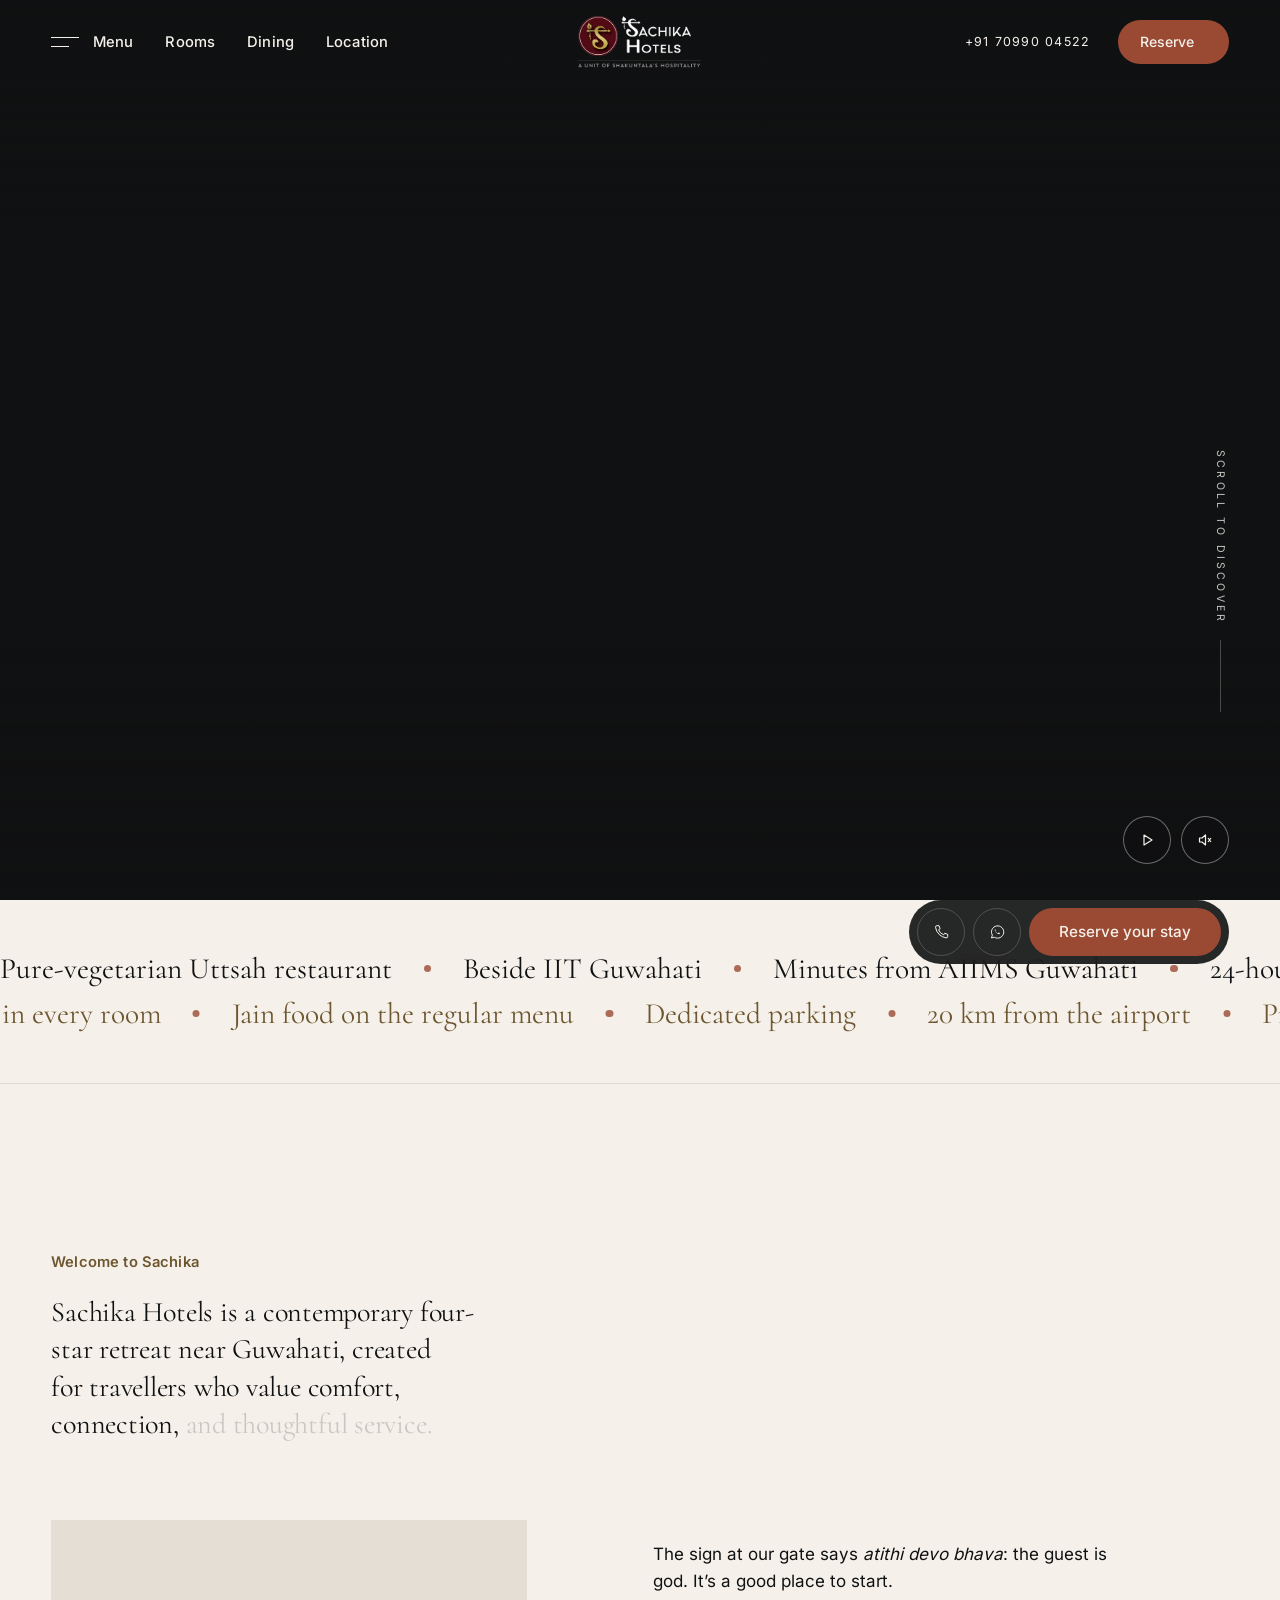
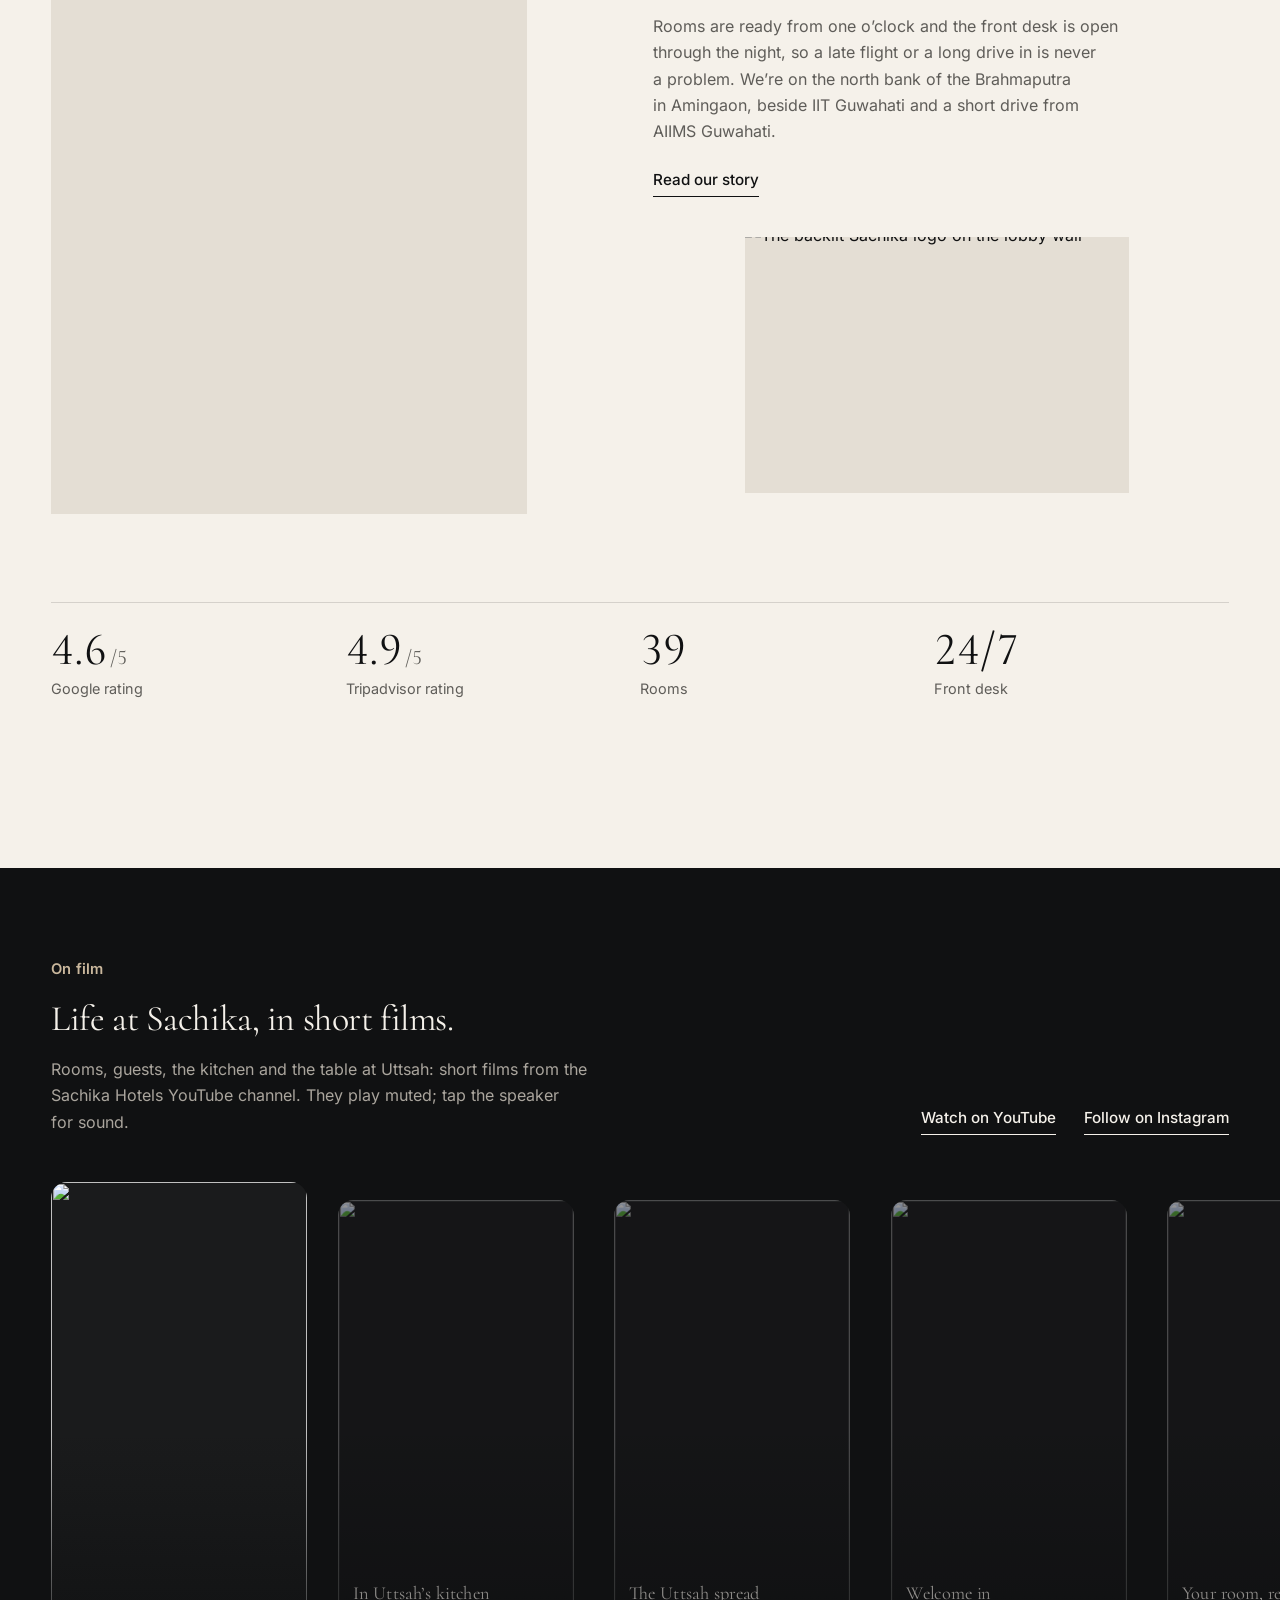
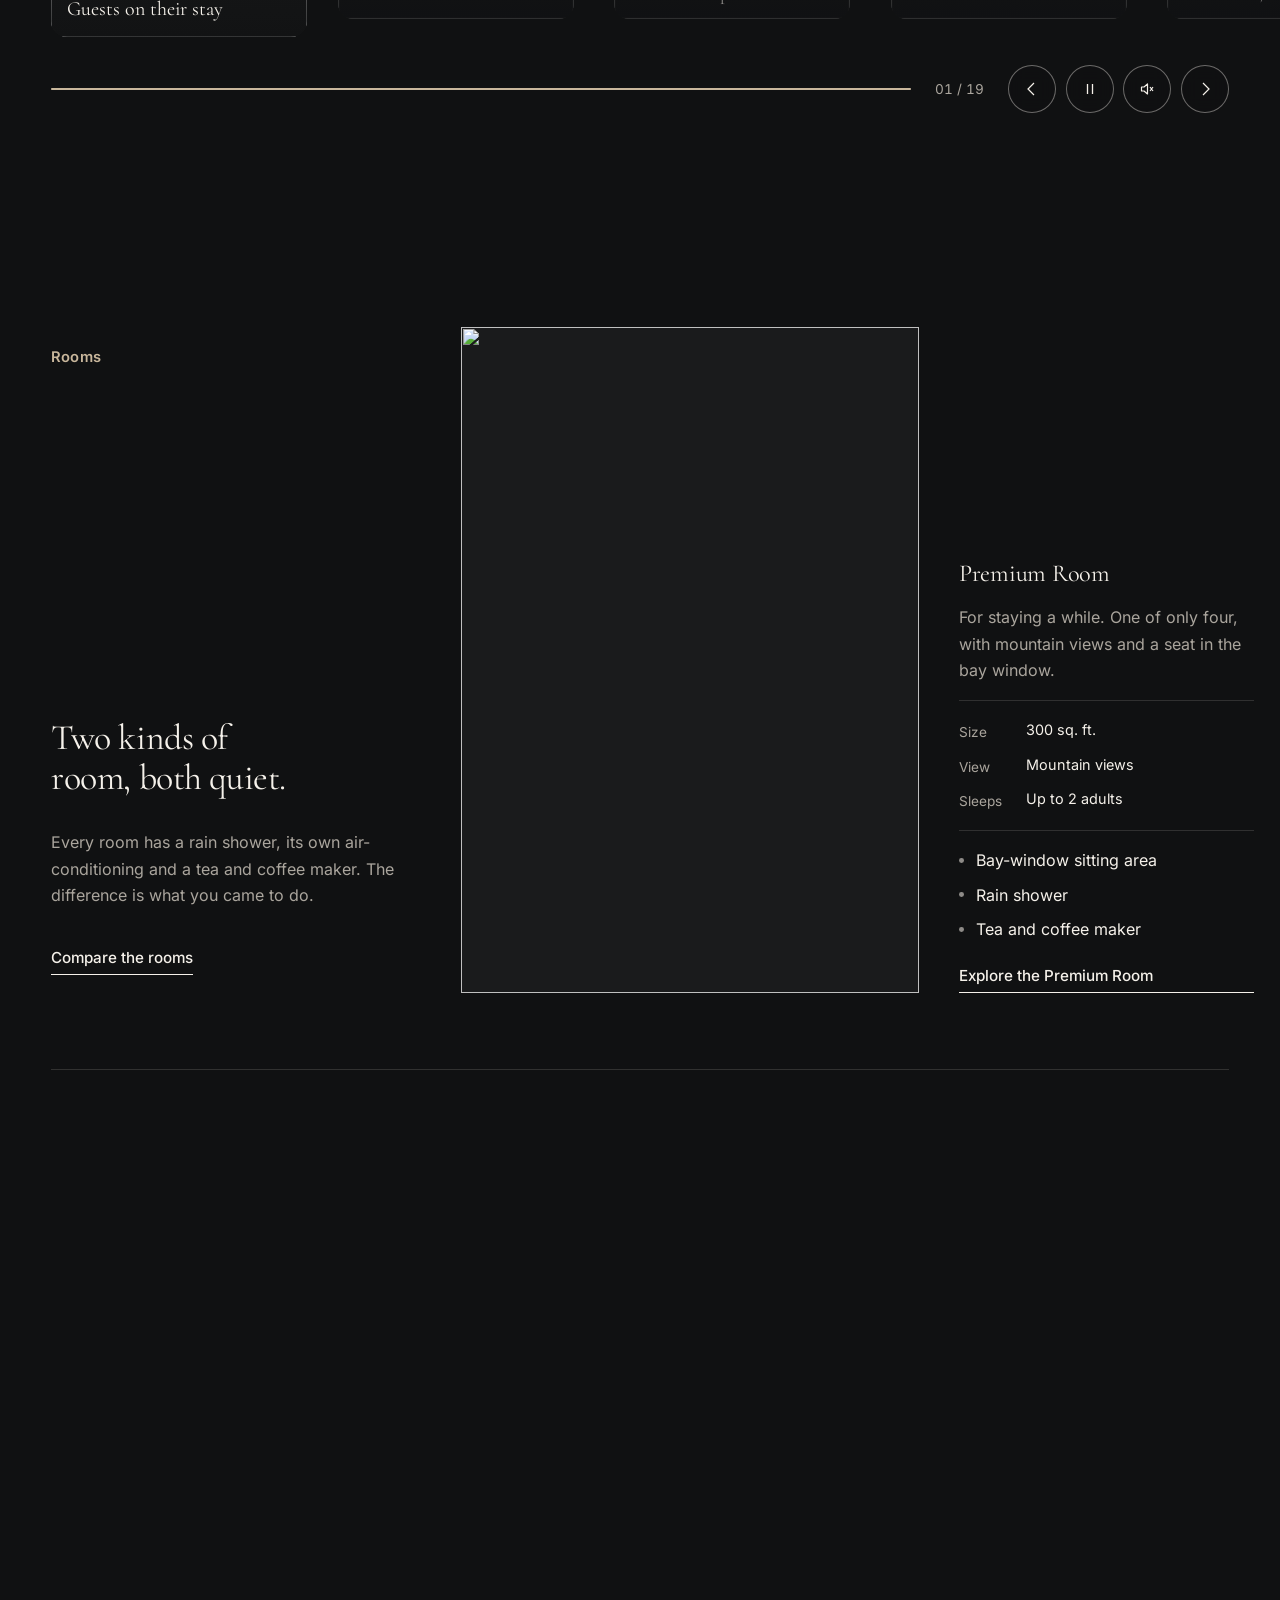
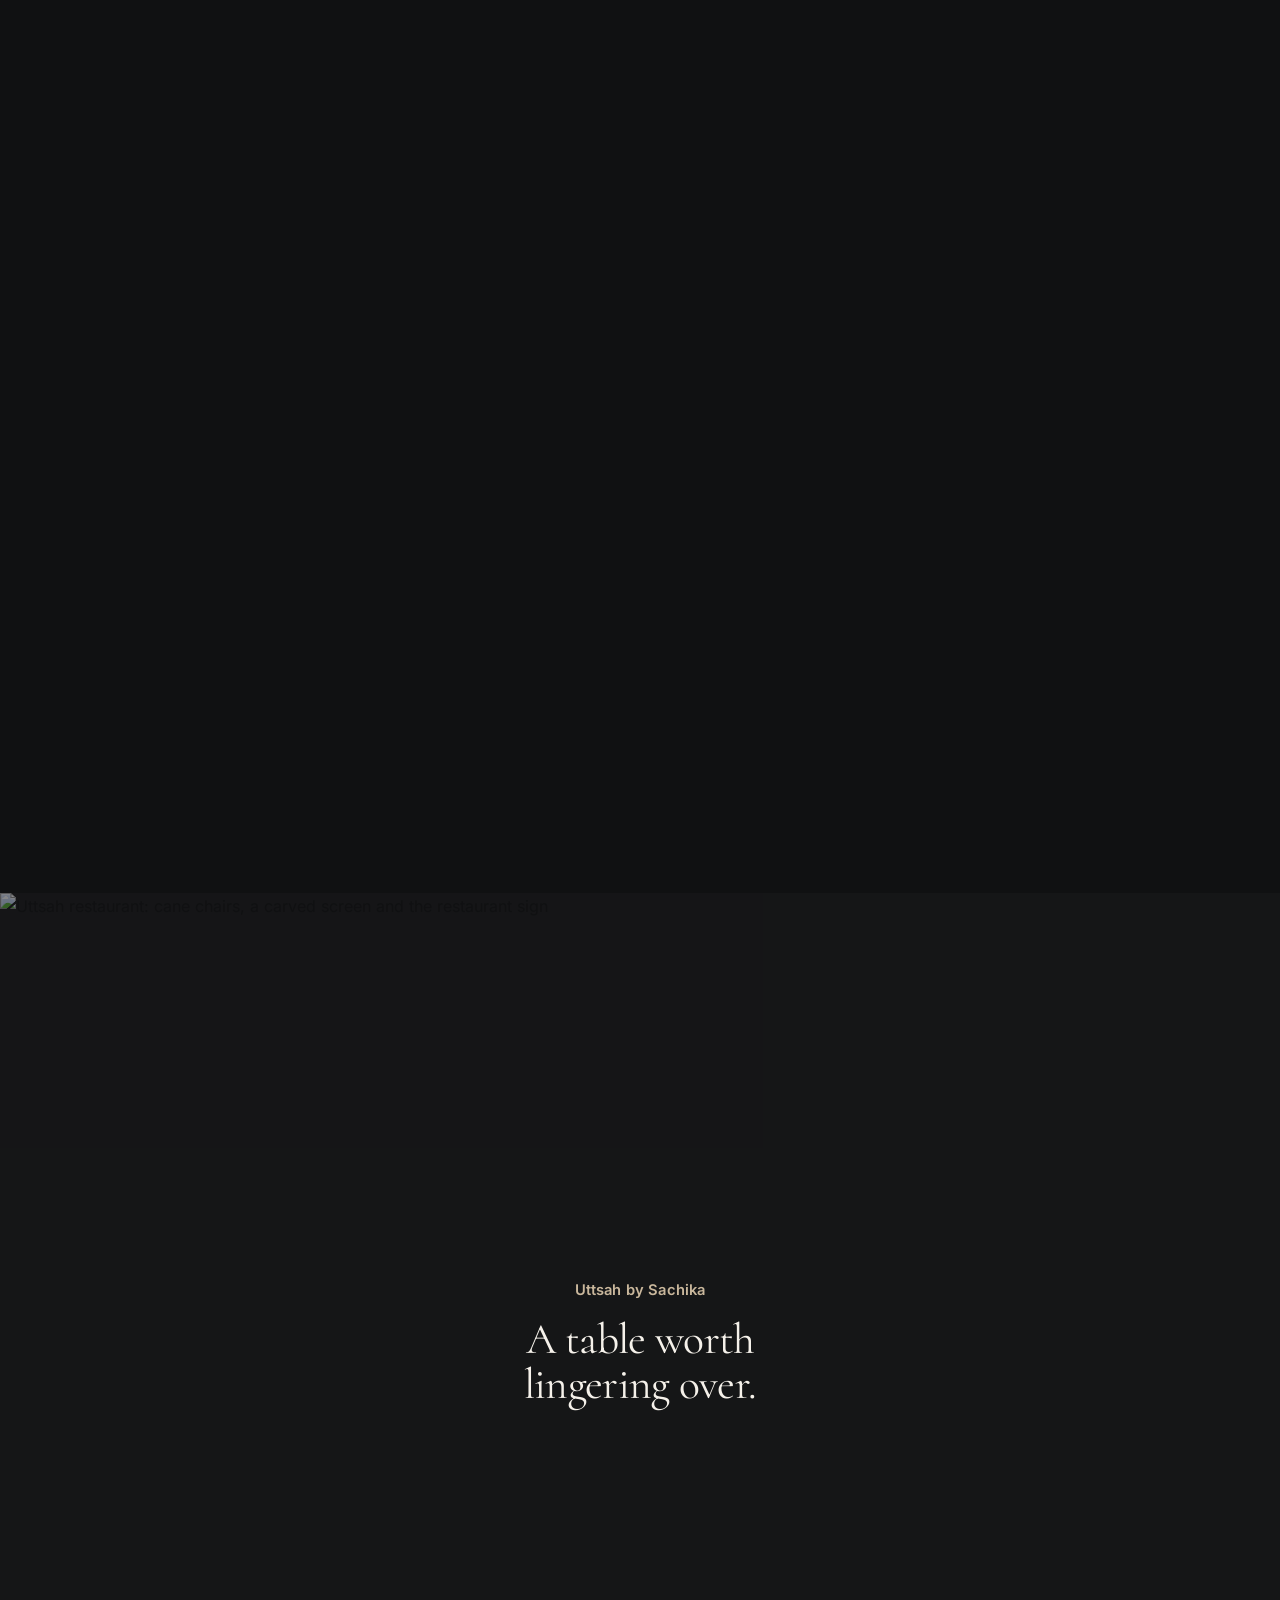
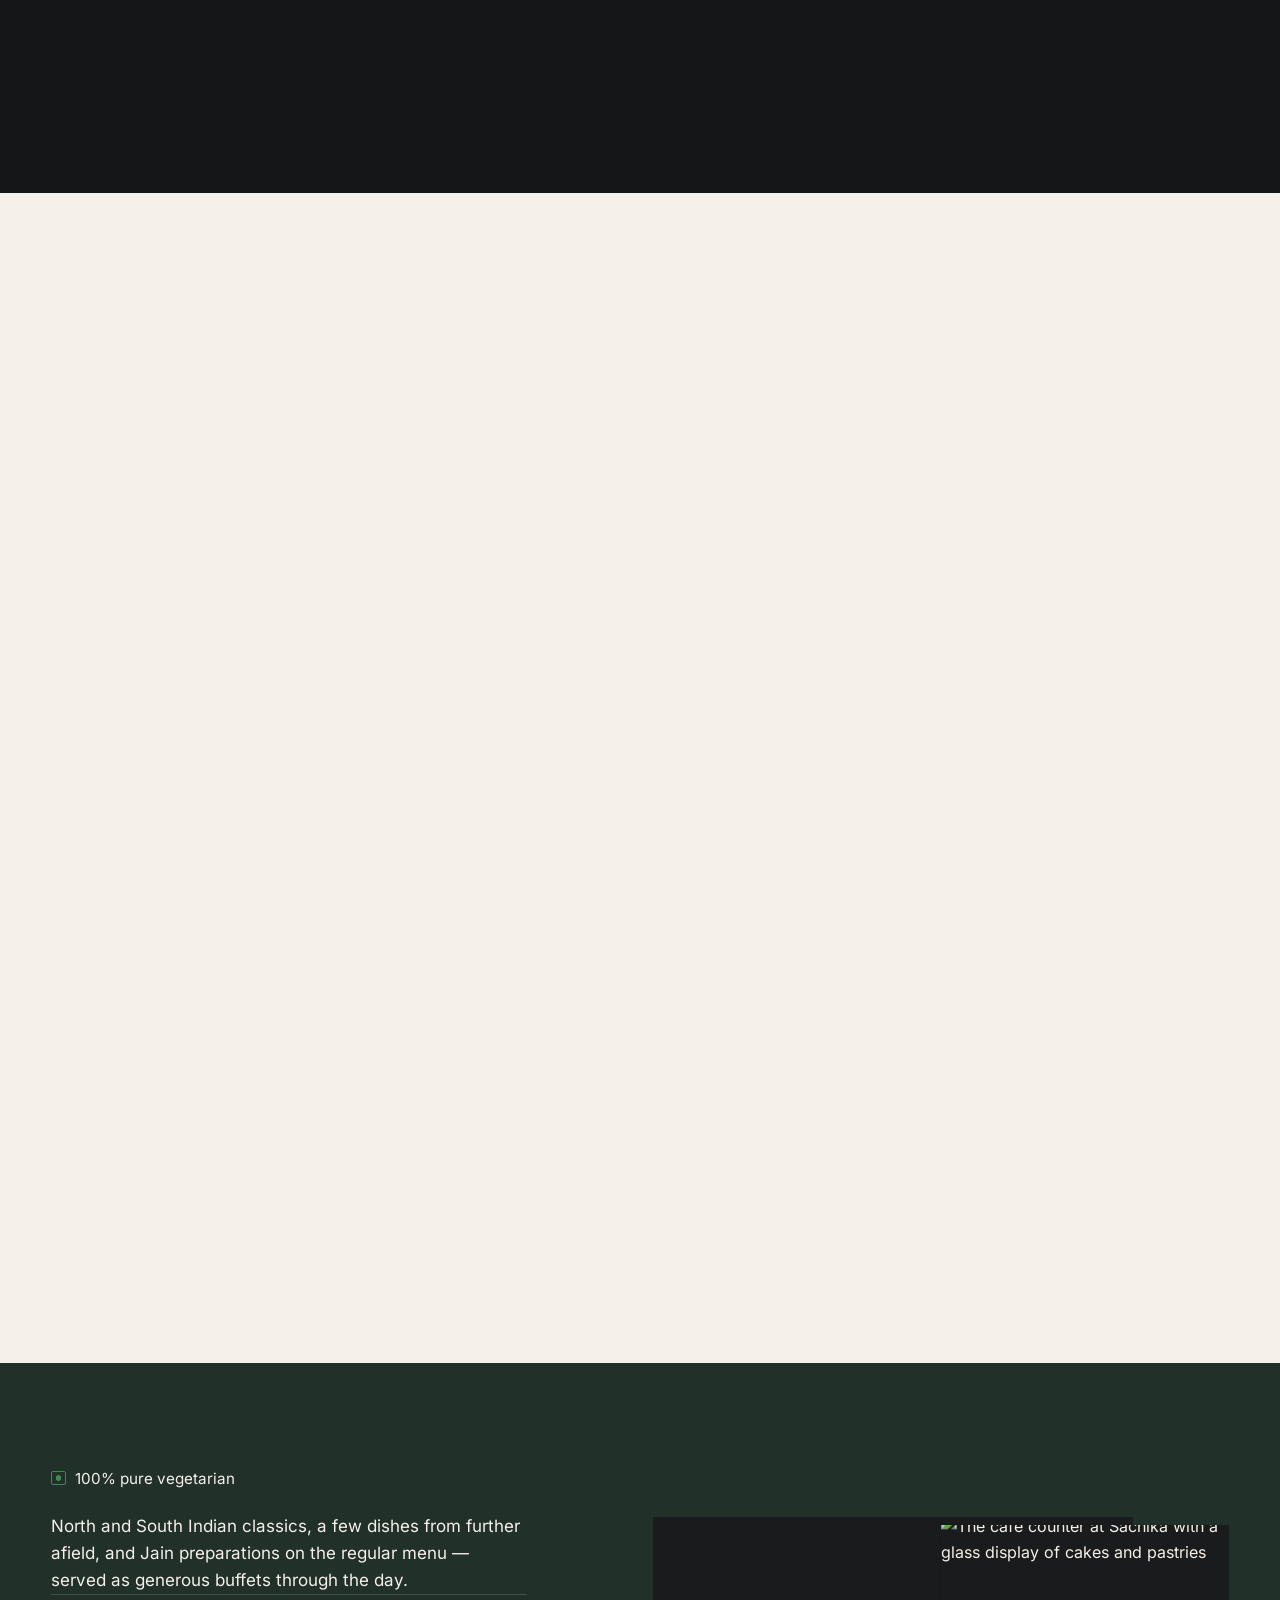
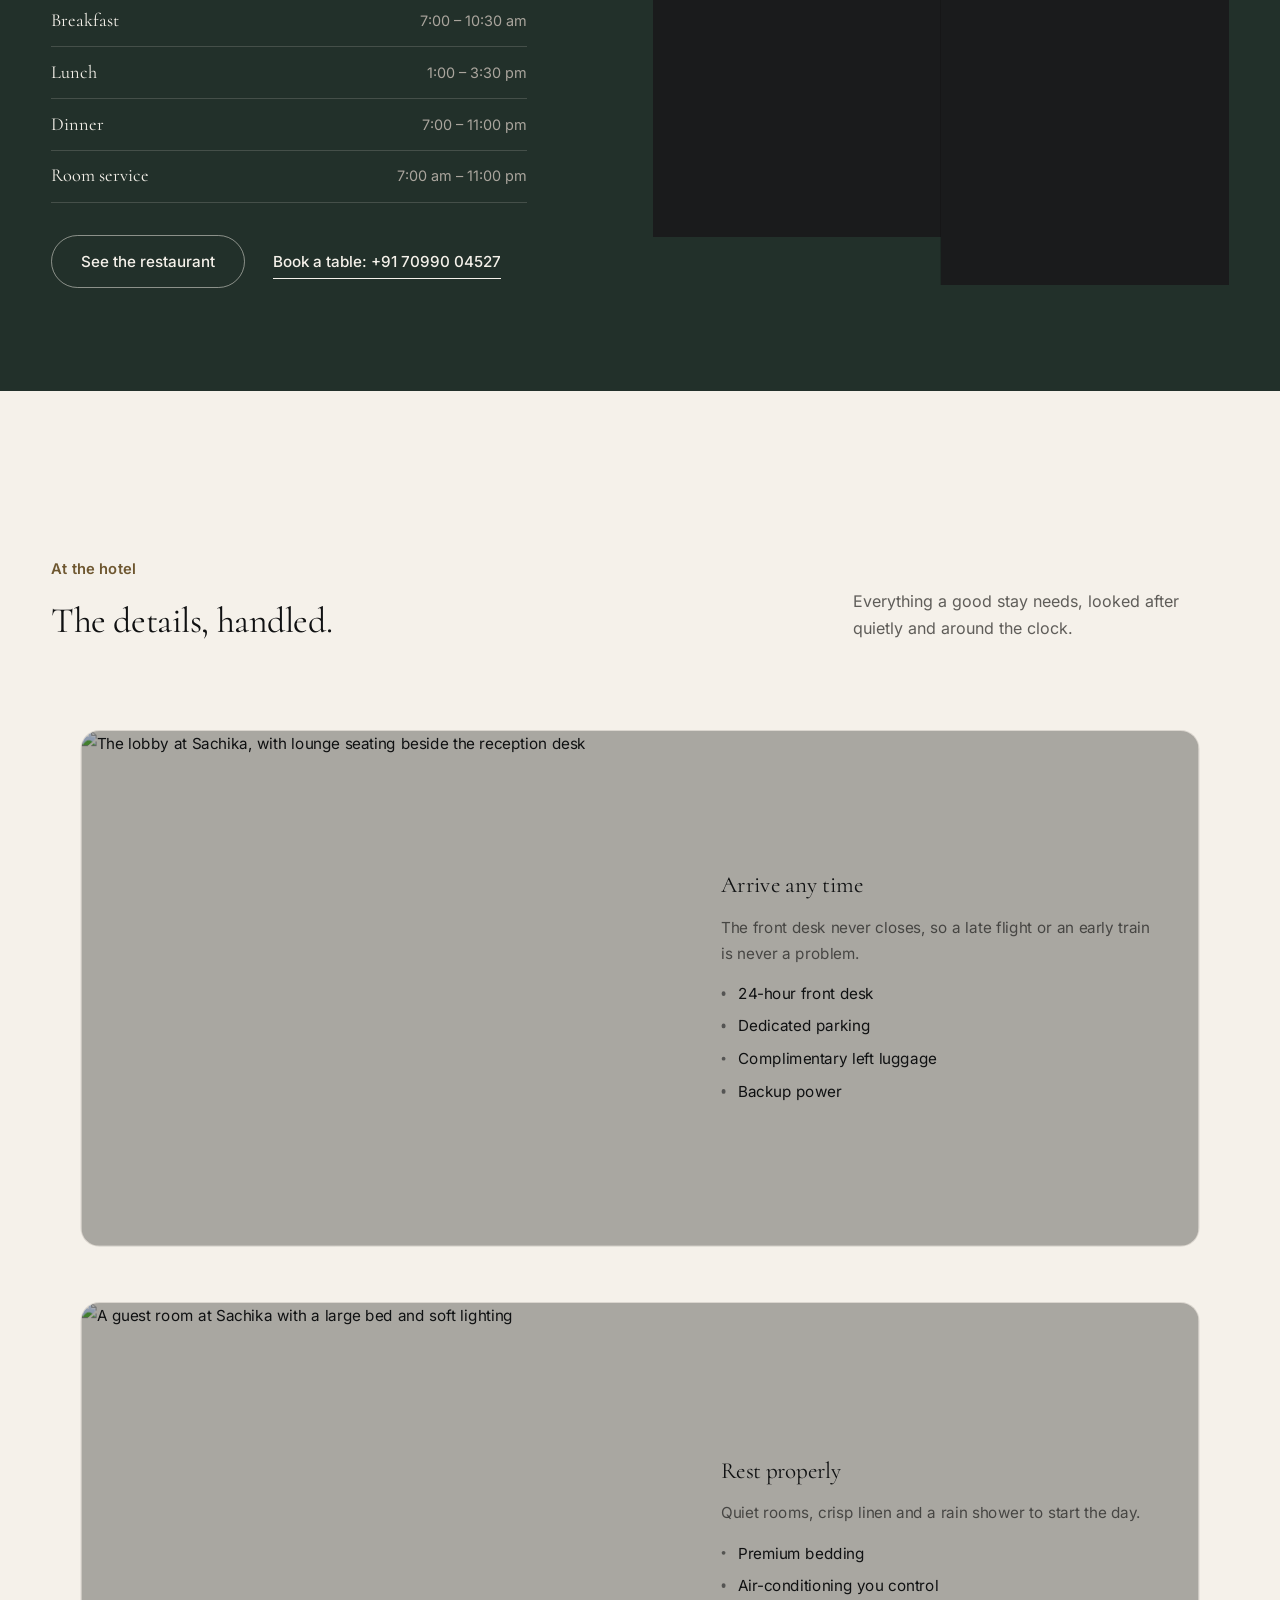
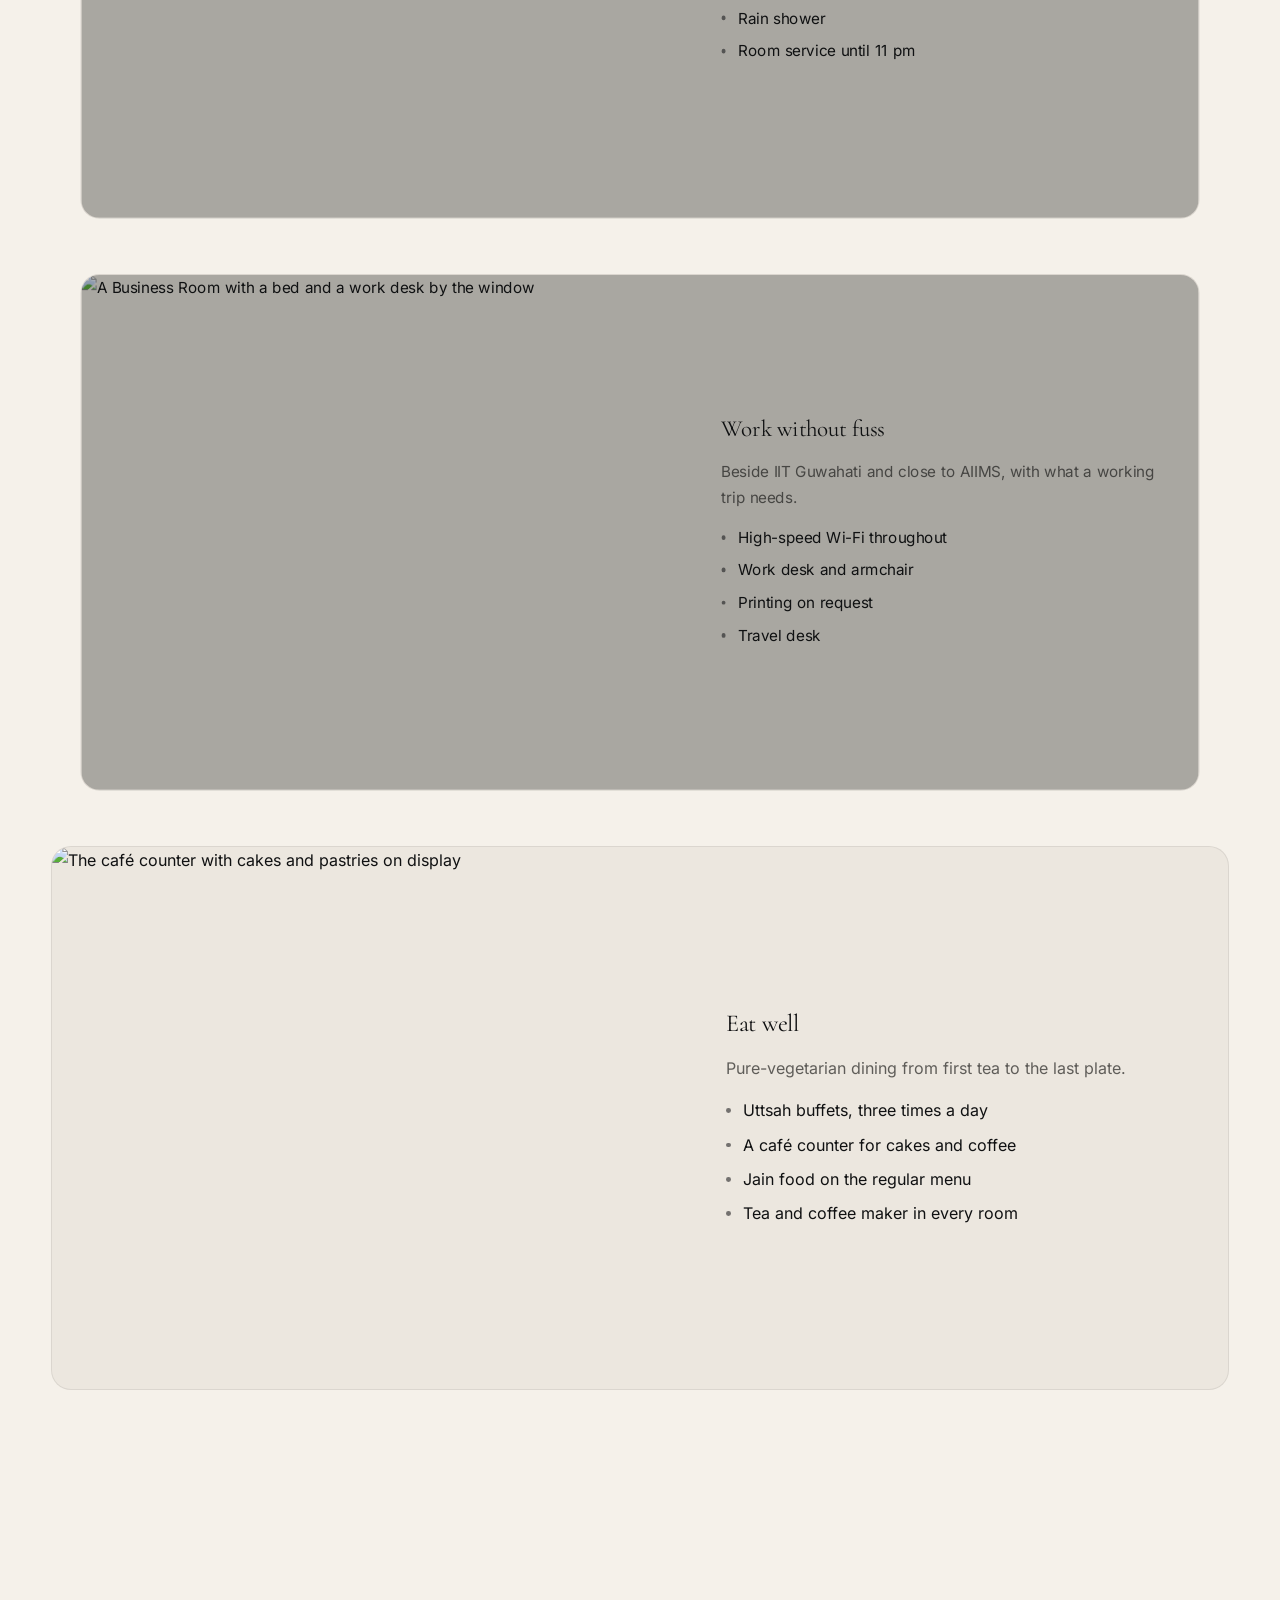
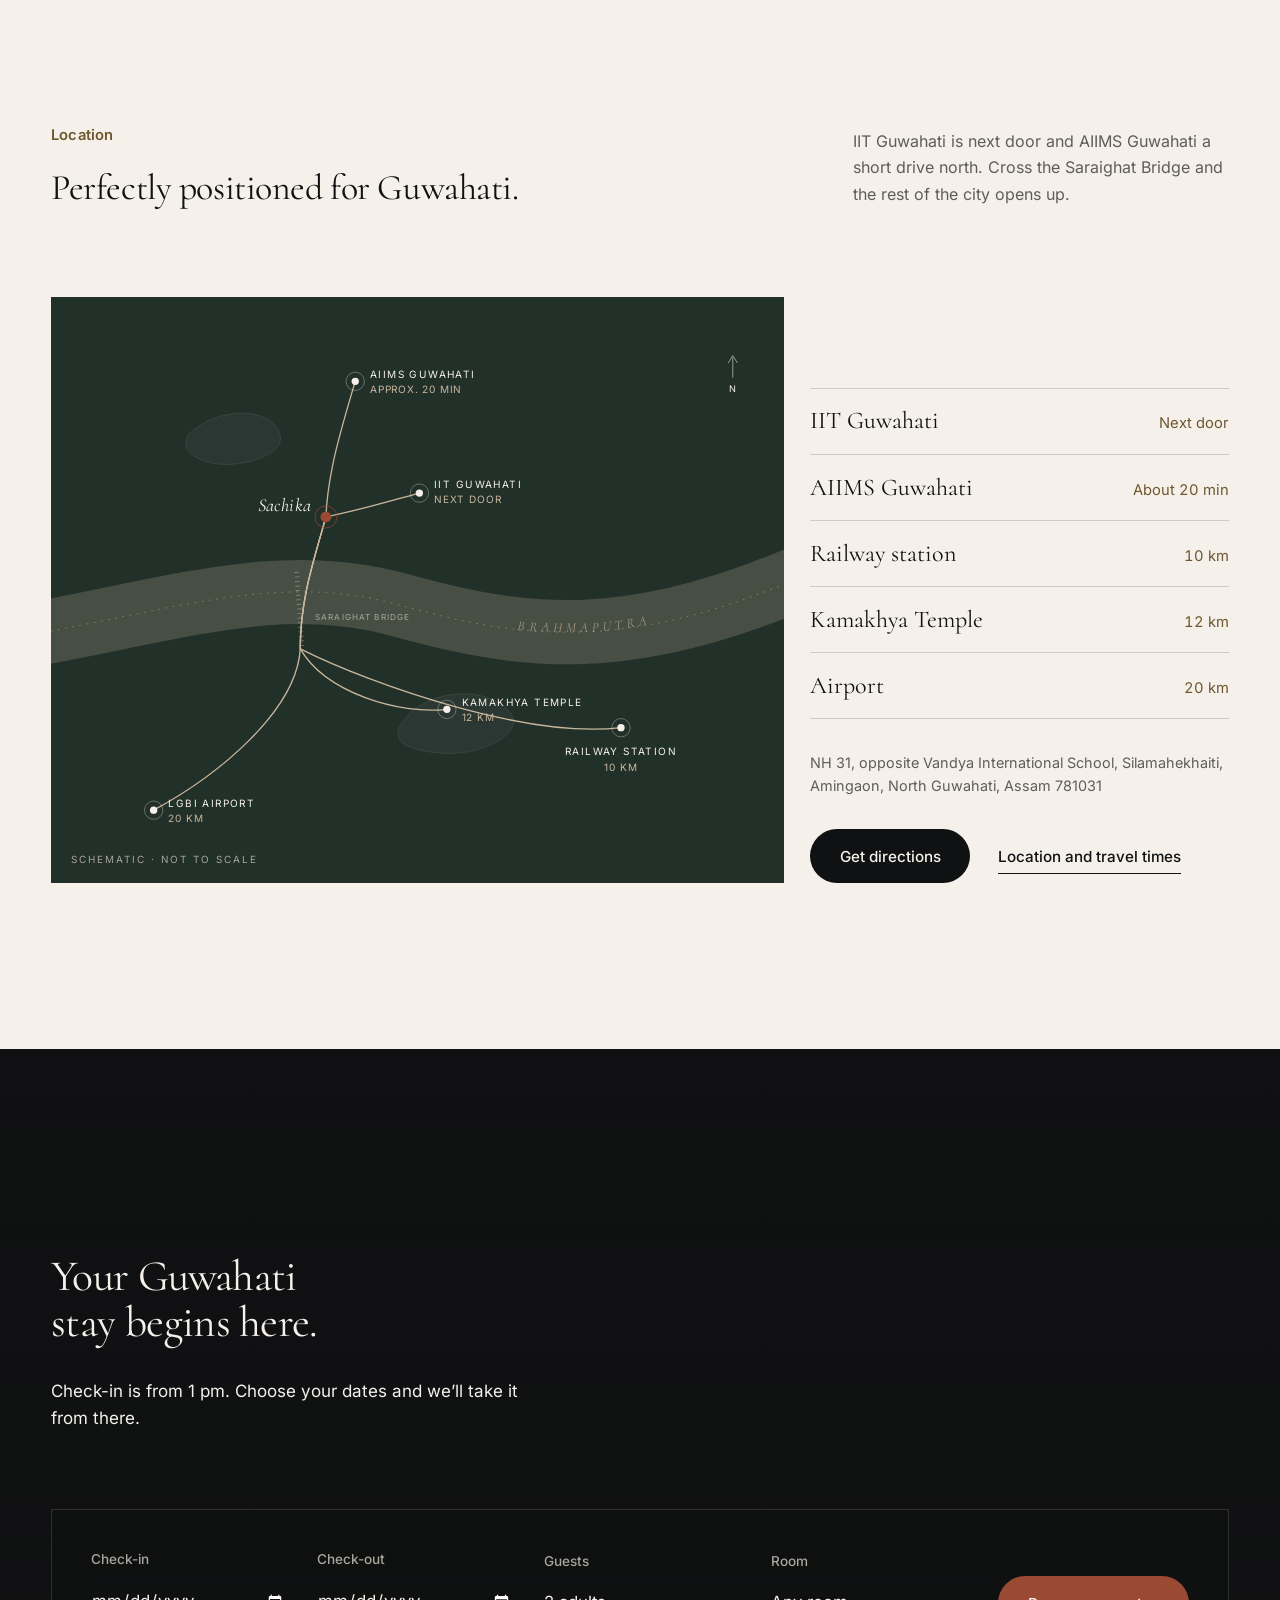
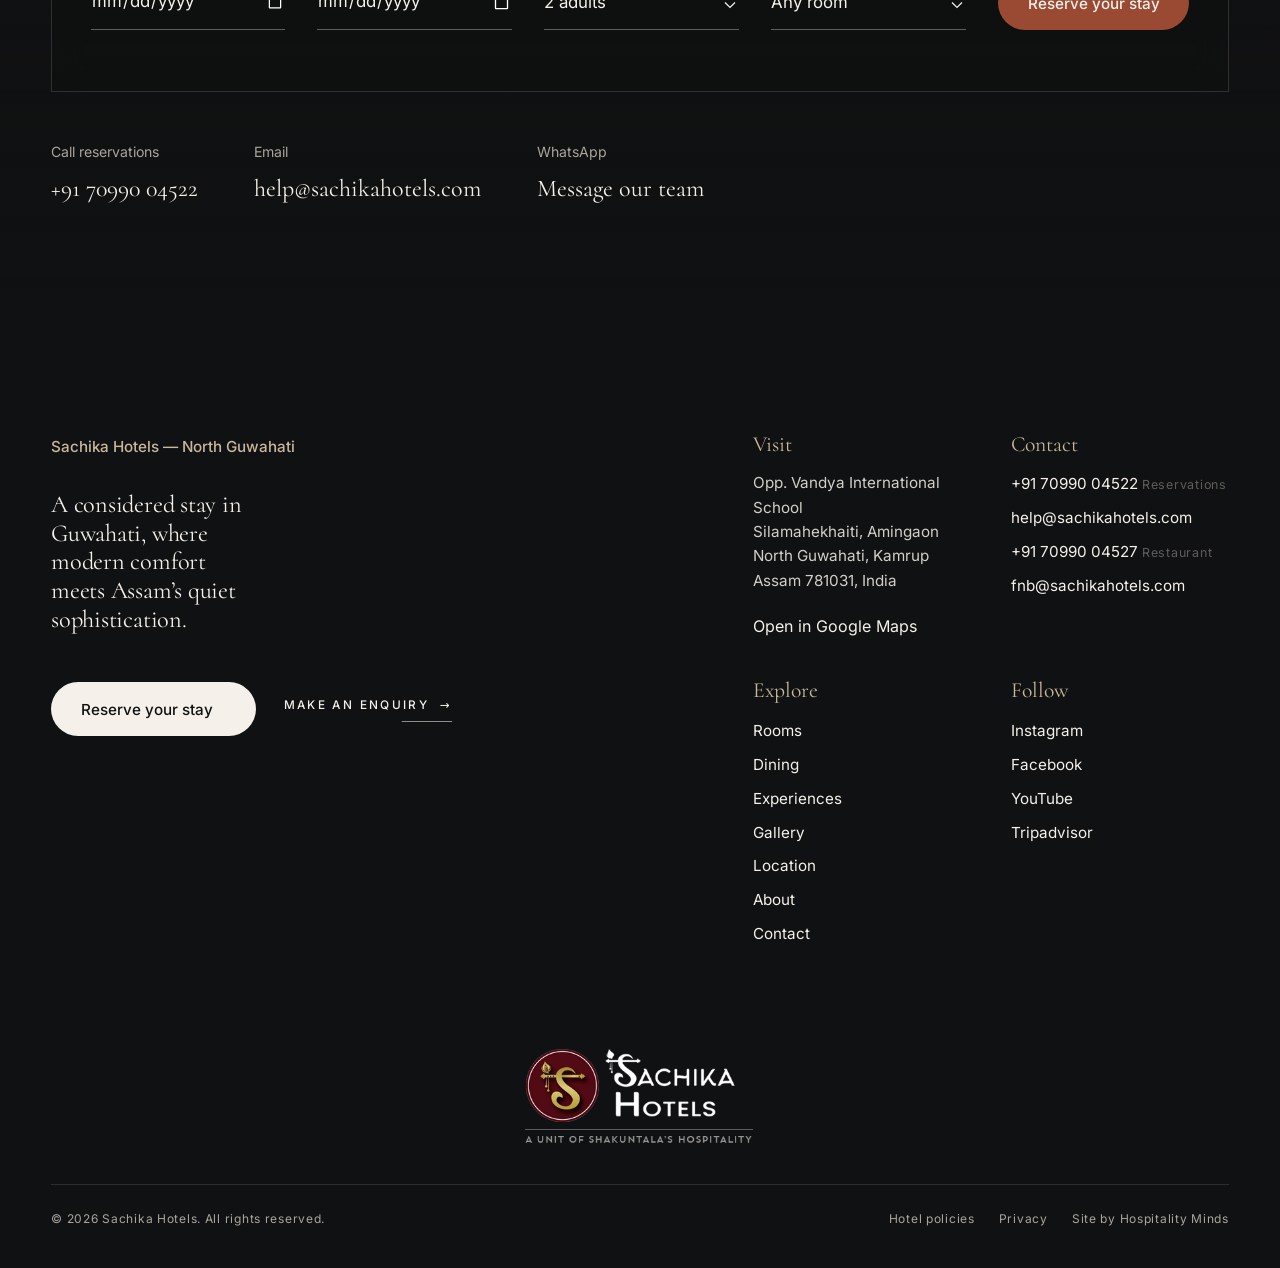
==== commit 77b9be87: "updated home page" ====
--- a/index.html
+++ b/index.html
@@ -477,28 +477,6 @@
     </div>
   </section>
 
-  <!-- Inside Sachika: a strip of photos drifting sideways as you scroll ======= -->
-  <section class="strip on-stone" data-progress data-section="inside" aria-labelledby="strip-title">
-    <div class="shell strip-head">
-      <div data-reveal="fade">
-        <p class="kicker">Inside Sachika</p>
-        <h2 id="strip-title" class="display-md mt-sm">Every corner, considered.</h2>
-      </div>
-      <a class="text-link" href="gallery.html" data-reveal="fade">See the gallery</a>
-    </div>
-    <div class="strip-viewport">
-      <ul class="strip-track" role="list">
-        <li class="strip-item is-tall"><figure><img data-wp="2024/09/STAIR-CASE.jpg" data-w="970" data-ar="1.5204" sizes="22rem" alt="Looking down the spiral staircase" loading="lazy" src="https://sachikahotels.com/wp-content/uploads/2024/09/STAIR-CASE.jpg" width="970" height="638" referrerpolicy="no-referrer" decoding="async"><figcaption>The staircase</figcaption></figure></li>
-        <li class="strip-item"><figure><img data-wp="2024/09/LOBBY-CORRIDOR.jpg" data-w="970" data-ar="1.5204" sizes="30rem" alt="The lobby corridor with plants and soft light" loading="lazy" src="https://sachikahotels.com/wp-content/uploads/2024/09/LOBBY-CORRIDOR.jpg" width="970" height="638" referrerpolicy="no-referrer" decoding="async"><figcaption>Lobby corridor</figcaption></figure></li>
-        <li class="strip-item is-tall"><figure><img data-g="ANWiy9S4jPlHfELYgqXpb1fZIJqmnHjlvQFobtjv7idVY7i6Hp6AvIjThc4XC75JZkppXH0BxPEtWvCexjIons0xUwDck8SnPXXXIDd3u9c8gdbjhV3SXHDjVcyPwy9lvIb6oJ2Z1ocpTA" data-w="640" data-ar="0.75" data-max="1280" sizes="22rem" alt="A guest bathroom with marble-look walls and modern fittings" loading="lazy" referrerpolicy="no-referrer" src="https://lh3.googleusercontent.com/gps-cs-s/ANWiy9S4jPlHfELYgqXpb1fZIJqmnHjlvQFobtjv7idVY7i6Hp6AvIjThc4XC75JZkppXH0BxPEtWvCexjIons0xUwDck8SnPXXXIDd3u9c8gdbjhV3SXHDjVcyPwy9lvIb6oJ2Z1ocpTA=w640-h853-p-k-no" srcset="https://lh3.googleusercontent.com/gps-cs-s/ANWiy9S4jPlHfELYgqXpb1fZIJqmnHjlvQFobtjv7idVY7i6Hp6AvIjThc4XC75JZkppXH0BxPEtWvCexjIons0xUwDck8SnPXXXIDd3u9c8gdbjhV3SXHDjVcyPwy9lvIb6oJ2Z1ocpTA=w400-h533-p-k-no 400w, https://lh3.googleusercontent.com/gps-cs-s/ANWiy9S4jPlHfELYgqXpb1fZIJqmnHjlvQFobtjv7idVY7i6Hp6AvIjThc4XC75JZkppXH0BxPEtWvCexjIons0xUwDck8SnPXXXIDd3u9c8gdbjhV3SXHDjVcyPwy9lvIb6oJ2Z1ocpTA=w640-h853-p-k-no 640w, https://lh3.googleusercontent.com/gps-cs-s/ANWiy9S4jPlHfELYgqXpb1fZIJqmnHjlvQFobtjv7idVY7i6Hp6AvIjThc4XC75JZkppXH0BxPEtWvCexjIons0xUwDck8SnPXXXIDd3u9c8gdbjhV3SXHDjVcyPwy9lvIb6oJ2Z1ocpTA=w960-h1280-p-k-no 960w, https://lh3.googleusercontent.com/gps-cs-s/ANWiy9S4jPlHfELYgqXpb1fZIJqmnHjlvQFobtjv7idVY7i6Hp6AvIjThc4XC75JZkppXH0BxPEtWvCexjIons0xUwDck8SnPXXXIDd3u9c8gdbjhV3SXHDjVcyPwy9lvIb6oJ2Z1ocpTA=w1280-h1707-p-k-no 1280w" width="640" height="853" decoding="async"><figcaption>Guest bathroom</figcaption></figure></li>
-        <li class="strip-item"><figure><img data-wp="2024/09/RESTAURANT-2-1.jpg" data-w="750" data-ar="1.5213" sizes="30rem" alt="Uttsah dining room with a black-and-white patterned floor" loading="lazy" src="https://sachikahotels.com/wp-content/uploads/2024/09/RESTAURANT-2-1.jpg" width="750" height="493" referrerpolicy="no-referrer" decoding="async"><figcaption>Uttsah</figcaption></figure></li>
-        <li class="strip-item is-tall"><figure><img data-g="ANWiy9R_xKg4qgpVNM_5Ig8jF47BgkLWte5a1HrDqNr7s9pNZQf0whxq4rUU4QclVVhWYdtNXAn68M_YTDFvCcR6NMX6cpeRD5KLCMll2VH-peSFB3mO04vFkqoHYmf_CkE0-Loo8cmmsV_At9Ba" data-w="640" data-ar="0.75" data-max="960" sizes="22rem" alt="The Sachika Hotels sign at the gate reading atithi devo bhava" loading="lazy" referrerpolicy="no-referrer" src="https://lh3.googleusercontent.com/gps-cs-s/ANWiy9R_xKg4qgpVNM_5Ig8jF47BgkLWte5a1HrDqNr7s9pNZQf0whxq4rUU4QclVVhWYdtNXAn68M_YTDFvCcR6NMX6cpeRD5KLCMll2VH-peSFB3mO04vFkqoHYmf_CkE0-Loo8cmmsV_At9Ba=w640-h853-p-k-no" srcset="https://lh3.googleusercontent.com/gps-cs-s/ANWiy9R_xKg4qgpVNM_5Ig8jF47BgkLWte5a1HrDqNr7s9pNZQf0whxq4rUU4QclVVhWYdtNXAn68M_YTDFvCcR6NMX6cpeRD5KLCMll2VH-peSFB3mO04vFkqoHYmf_CkE0-Loo8cmmsV_At9Ba=w400-h533-p-k-no 400w, https://lh3.googleusercontent.com/gps-cs-s/ANWiy9R_xKg4qgpVNM_5Ig8jF47BgkLWte5a1HrDqNr7s9pNZQf0whxq4rUU4QclVVhWYdtNXAn68M_YTDFvCcR6NMX6cpeRD5KLCMll2VH-peSFB3mO04vFkqoHYmf_CkE0-Loo8cmmsV_At9Ba=w640-h853-p-k-no 640w, https://lh3.googleusercontent.com/gps-cs-s/ANWiy9R_xKg4qgpVNM_5Ig8jF47BgkLWte5a1HrDqNr7s9pNZQf0whxq4rUU4QclVVhWYdtNXAn68M_YTDFvCcR6NMX6cpeRD5KLCMll2VH-peSFB3mO04vFkqoHYmf_CkE0-Loo8cmmsV_At9Ba=w960-h1280-p-k-no 960w" width="640" height="853" decoding="async"><figcaption>At the gate</figcaption></figure></li>
-        <li class="strip-item"><figure><img data-wp="2024/09/LIFT-LANDING-AREA.jpg" data-w="970" data-ar="1.5204" sizes="30rem" alt="The lift landing with seating and timber panels" loading="lazy" src="https://sachikahotels.com/wp-content/uploads/2024/09/LIFT-LANDING-AREA.jpg" width="970" height="638" referrerpolicy="no-referrer" decoding="async"><figcaption>Lift landing</figcaption></figure></li>
-        <li class="strip-item is-tall"><figure><img data-g="ANWiy9RT5cRiPEoCsXOzAUYmsArUOOtLzrnuY-La_jHadvFcgnKHiievC-HZWecrwARV1mkb8sgNf1F8JmKGoEdU1SJr-7X2tM59XLYUNvFb8Uveaw-ovrpKRUcF-PoIzGjZq1bg_CXe" data-w="640" data-ar="0.75" data-max="1280" sizes="22rem" alt="Washbasins and mirrors in timber-panelled public washroom" loading="lazy" referrerpolicy="no-referrer" src="https://lh3.googleusercontent.com/gps-cs-s/ANWiy9RT5cRiPEoCsXOzAUYmsArUOOtLzrnuY-La_jHadvFcgnKHiievC-HZWecrwARV1mkb8sgNf1F8JmKGoEdU1SJr-7X2tM59XLYUNvFb8Uveaw-ovrpKRUcF-PoIzGjZq1bg_CXe=w640-h853-p-k-no" srcset="https://lh3.googleusercontent.com/gps-cs-s/ANWiy9RT5cRiPEoCsXOzAUYmsArUOOtLzrnuY-La_jHadvFcgnKHiievC-HZWecrwARV1mkb8sgNf1F8JmKGoEdU1SJr-7X2tM59XLYUNvFb8Uveaw-ovrpKRUcF-PoIzGjZq1bg_CXe=w400-h533-p-k-no 400w, https://lh3.googleusercontent.com/gps-cs-s/ANWiy9RT5cRiPEoCsXOzAUYmsArUOOtLzrnuY-La_jHadvFcgnKHiievC-HZWecrwARV1mkb8sgNf1F8JmKGoEdU1SJr-7X2tM59XLYUNvFb8Uveaw-ovrpKRUcF-PoIzGjZq1bg_CXe=w640-h853-p-k-no 640w, https://lh3.googleusercontent.com/gps-cs-s/ANWiy9RT5cRiPEoCsXOzAUYmsArUOOtLzrnuY-La_jHadvFcgnKHiievC-HZWecrwARV1mkb8sgNf1F8JmKGoEdU1SJr-7X2tM59XLYUNvFb8Uveaw-ovrpKRUcF-PoIzGjZq1bg_CXe=w960-h1280-p-k-no 960w, https://lh3.googleusercontent.com/gps-cs-s/ANWiy9RT5cRiPEoCsXOzAUYmsArUOOtLzrnuY-La_jHadvFcgnKHiievC-HZWecrwARV1mkb8sgNf1F8JmKGoEdU1SJr-7X2tM59XLYUNvFb8Uveaw-ovrpKRUcF-PoIzGjZq1bg_CXe=w1280-h1707-p-k-no 1280w" width="640" height="853" decoding="async"><figcaption>Washrooms</figcaption></figure></li>
-        <li class="strip-item"><figure><img data-wp="2024/09/WASHROOM.jpg" data-w="970" data-ar="1.5204" sizes="30rem" alt="A bright guest bathroom with a glass shower" loading="lazy" src="https://sachikahotels.com/wp-content/uploads/2024/09/WASHROOM.jpg" width="970" height="638" referrerpolicy="no-referrer" decoding="async"><figcaption>Rain shower</figcaption></figure></li>
-      </ul>
-    </div>
-  </section>
 
   <!-- Location ============================================================= -->
   <section class="section" id="location" data-section="location" aria-labelledby="loc-title">
@@ -566,58 +544,7 @@
     </div>
   </section>
 
-  <!-- Reviews from Google and Tripadvisor ==================================
-       Ratings and quotes below are the fallback. With API access set in
-       config.js, home.js replaces the quotes with recent 4- and 5-star reviews
-       and says so in the note. -->
-  <section class="section on-stone reviews" id="reviews" data-section="reviews" aria-labelledby="reviews-title" data-reviews>
-    <div class="shell">
-      <div class="grid section-head">
-        <div data-reveal="fade">
-          <p class="kicker">Guest reviews</p>
-          <h2 id="reviews-title" class="display-md mt-sm">What guests say about their stay.</h2>
-        </div>
-        <div class="ratings" data-reveal="fade">
-          <a class="rating" data-link="google" href="https://maps.app.goo.gl/xDctNtq67rTRG4YZ8" target="_blank" rel="noopener" data-track="reviews_click" data-track-label="Google">
-            <span class="rating-score" data-rating="google" data-count-to="4.6" data-decimals="1">4.6</span>
-            <span class="rating-detail">
-              <span class="stars" data-stars="google" style="--r:4.6" role="img" aria-label="4.6 out of 5 stars"></span>
-              <span><span data-count="google">1,113</span> reviews on Google</span>
-            </span>
-          </a>
-          <a class="rating" data-link="tripadvisor" href="https://www.tripadvisor.in/Hotel_Review-g503692-d26394884-Reviews-Sachika_Hotels-Guwahati_Kamrup_Metropolitan_District_Assam.html" target="_blank" rel="noopener" data-track="reviews_click" data-track-label="Tripadvisor">
-            <span class="rating-score" data-rating="tripadvisor" data-count-to="4.9" data-decimals="1">4.9</span>
-            <span class="rating-detail">
-              <span class="stars" data-stars="tripadvisor" style="--r:4.9" role="img" aria-label="4.9 out of 5 stars"></span>
-              <span><span data-count="tripadvisor">359</span> reviews on Tripadvisor</span>
-            </span>
-          </a>
-        </div>
-      </div>
-      <p class="caption" data-reviews-note hidden>A selection of recent 4- and 5-star reviews. Every review is on Google and Tripadvisor.</p>
-      <ul class="review-row" role="list" data-reviews-list data-reveal="stagger">
-        <li class="review-card">
-          <div class="review-head"><span class="review-source">Guest review</span></div>
-          <blockquote class="review-text"><p>The behavior of the staff is very polite, professional, warm, and always there at your service… Overall, it will remind you of homely comfort.</p></blockquote>
-          <p class="review-meta"><span>Sujay Banerjee</span></p>
-        </li>
-        <li class="review-card">
-          <div class="review-head"><span class="review-source">Guest review</span></div>
-          <blockquote class="review-text"><p>From check-in to check-out, all the things were handled in a very professional and cheerful way.</p></blockquote>
-          <p class="review-meta"><span>Prashant Kumar</span></p>
-        </li>
-        <li class="review-card">
-          <div class="review-head"><span class="review-source">Guest review</span></div>
-          <blockquote class="review-text"><p>A cool place that’s away from city noise with a beautiful view. The food was delicious in the restaurant, and the room service was prompt.</p></blockquote>
-          <p class="review-meta"><span>Rasna P.</span></p>
-        </li>
-      </ul>
-      <div class="review-controls">
-        <button type="button" class="round-btn" data-rv-prev aria-label="Previous reviews"><svg viewBox="0 0 16 16" aria-hidden="true"><path d="M10 2 4 8l6 6" stroke="currentColor" stroke-width="1.2" fill="none"/></svg></button>
-        <button type="button" class="round-btn" data-rv-next aria-label="More reviews"><svg viewBox="0 0 16 16" aria-hidden="true"><path d="m6 2 6 6-6 6" stroke="currentColor" stroke-width="1.2" fill="none"/></svg></button>
-      </div>
-    </div>
-  </section>
+ 
 
   <!-- Booking ================================================================ -->
   <section class="closing" id="book" data-section="closing" aria-labelledby="book-title" data-hide-mbar>
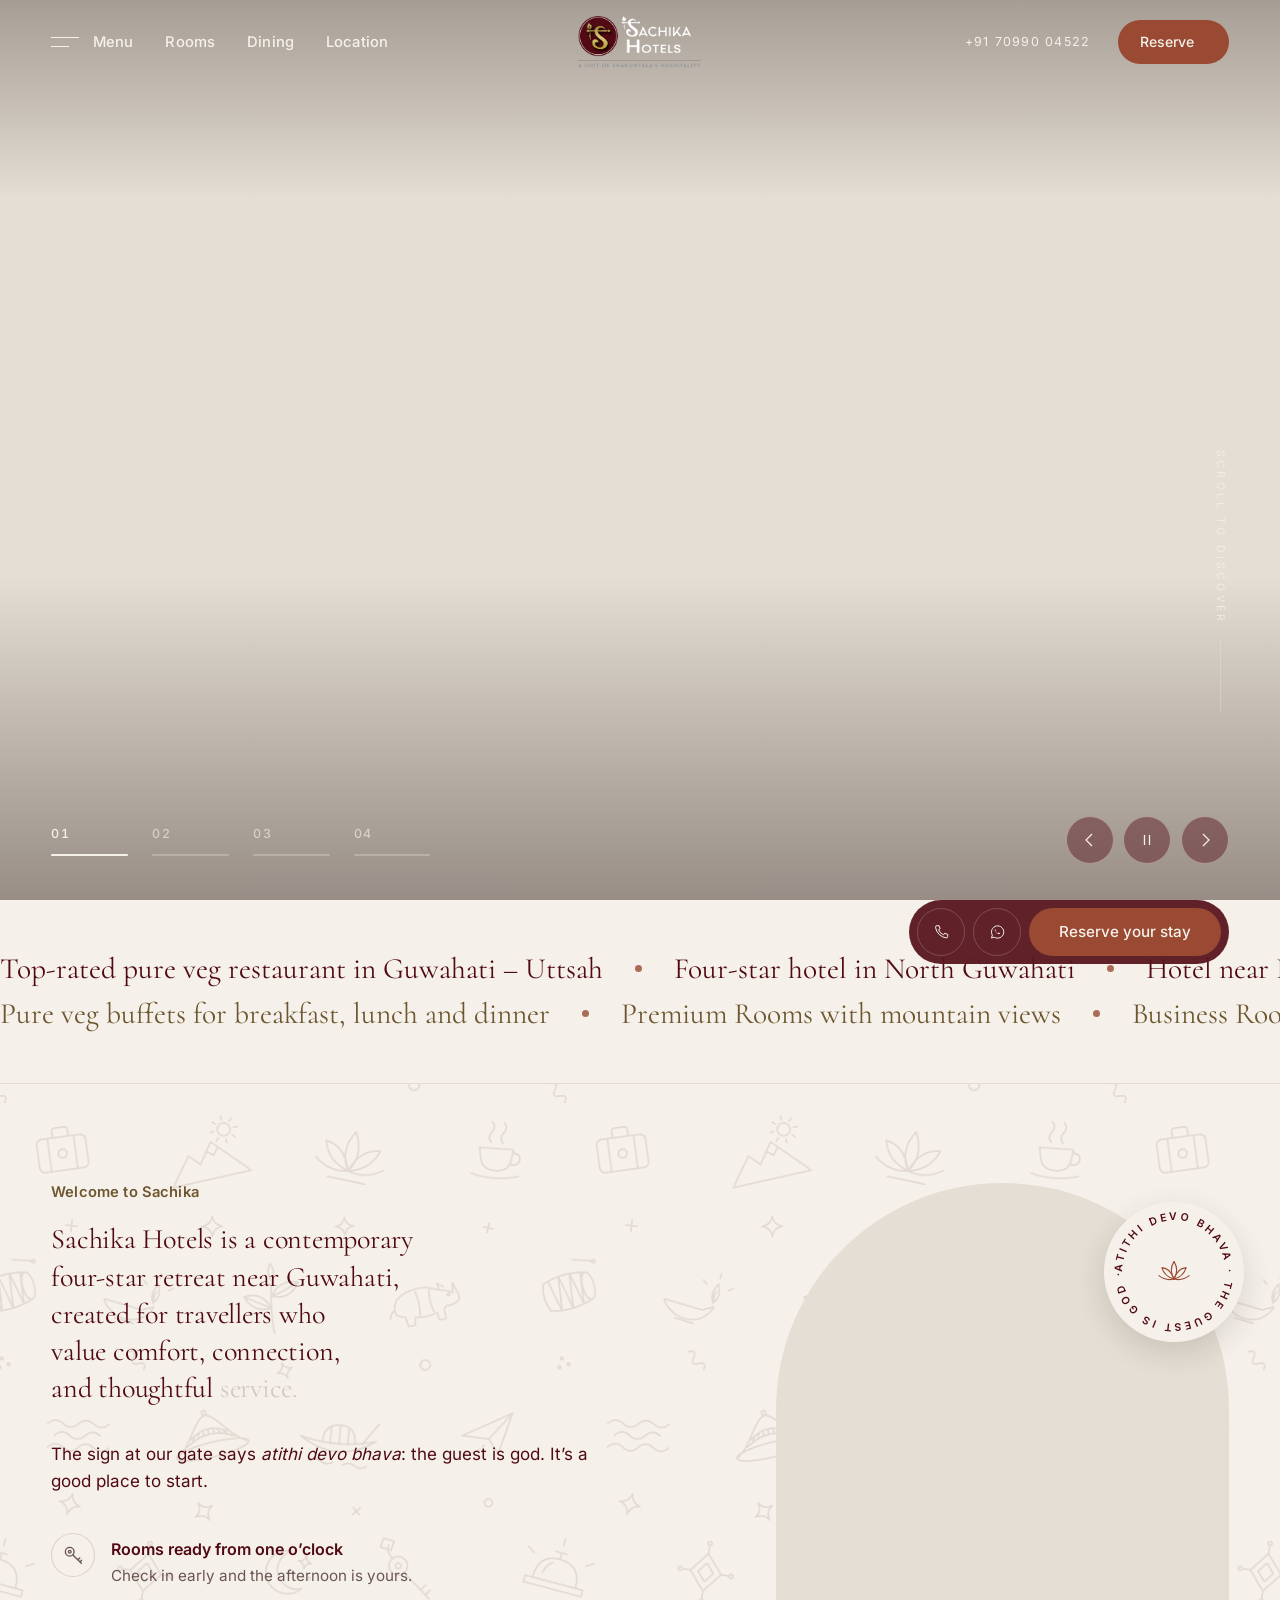
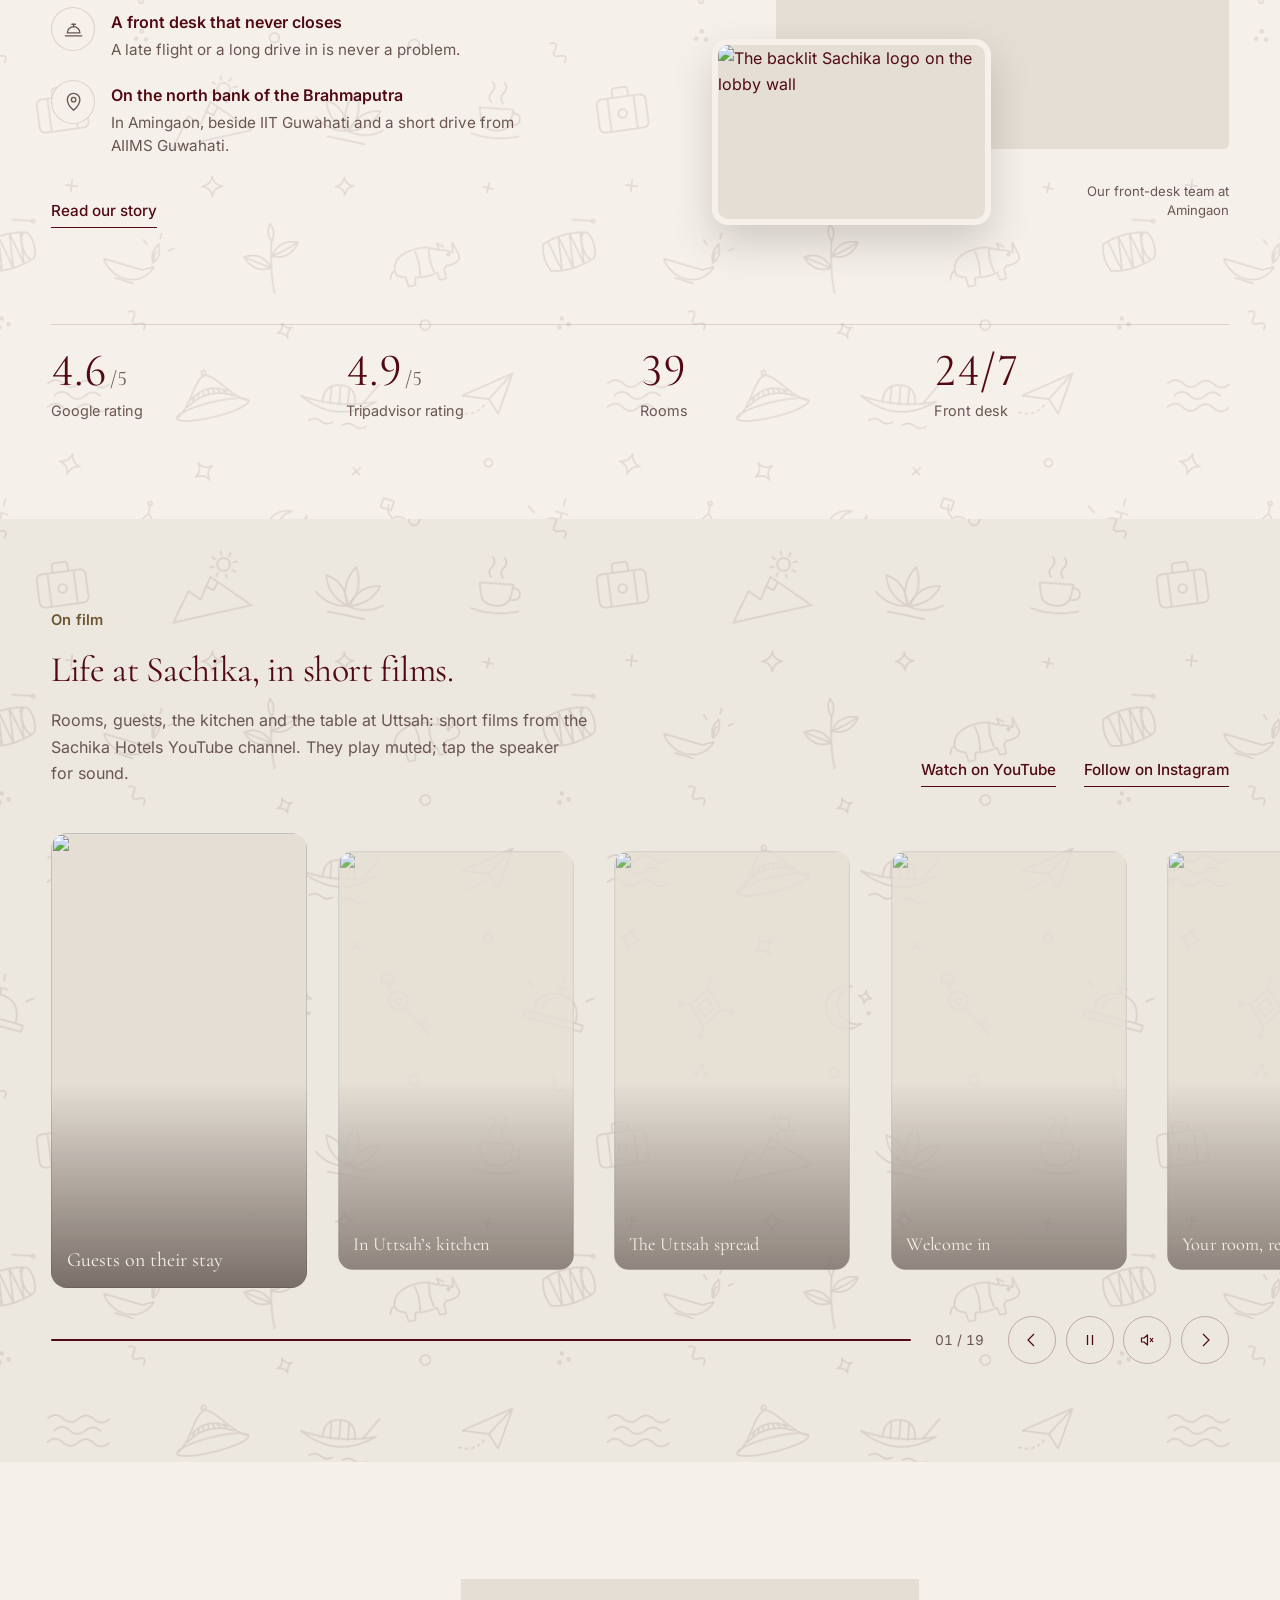
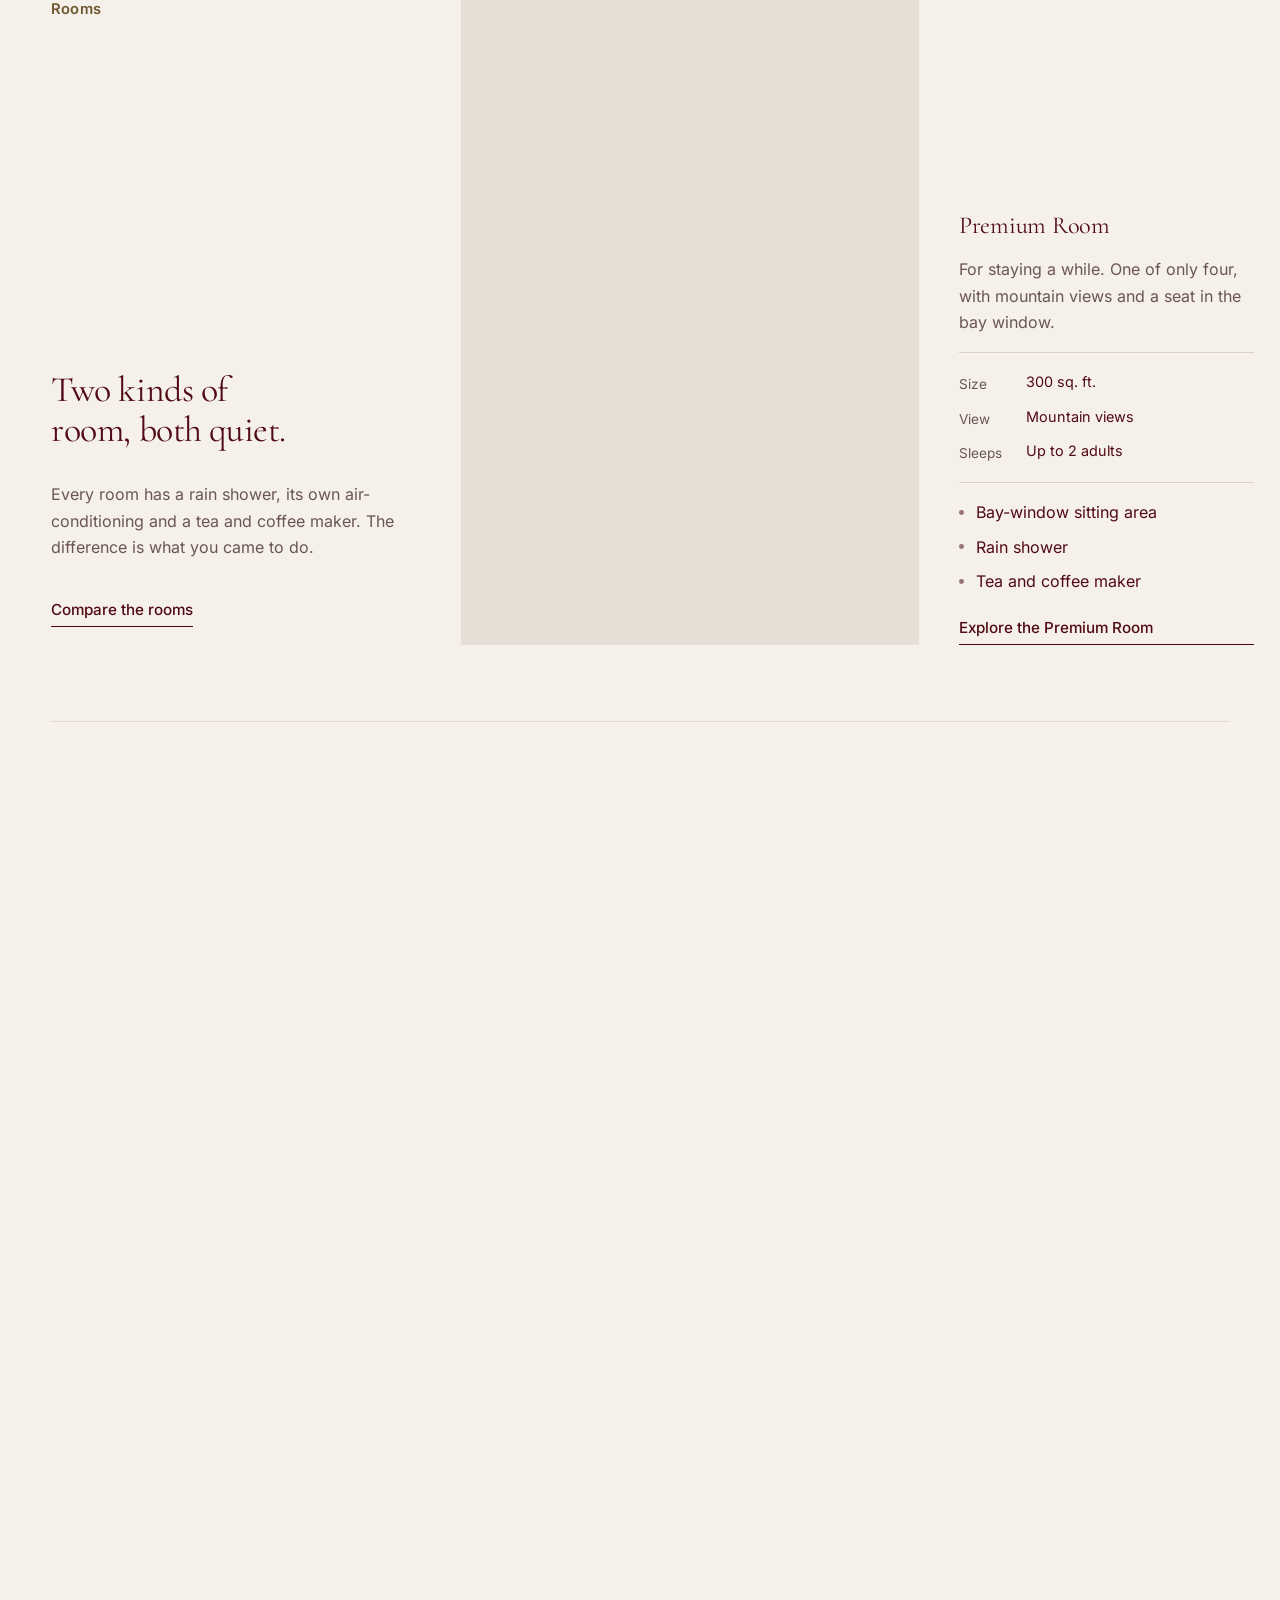
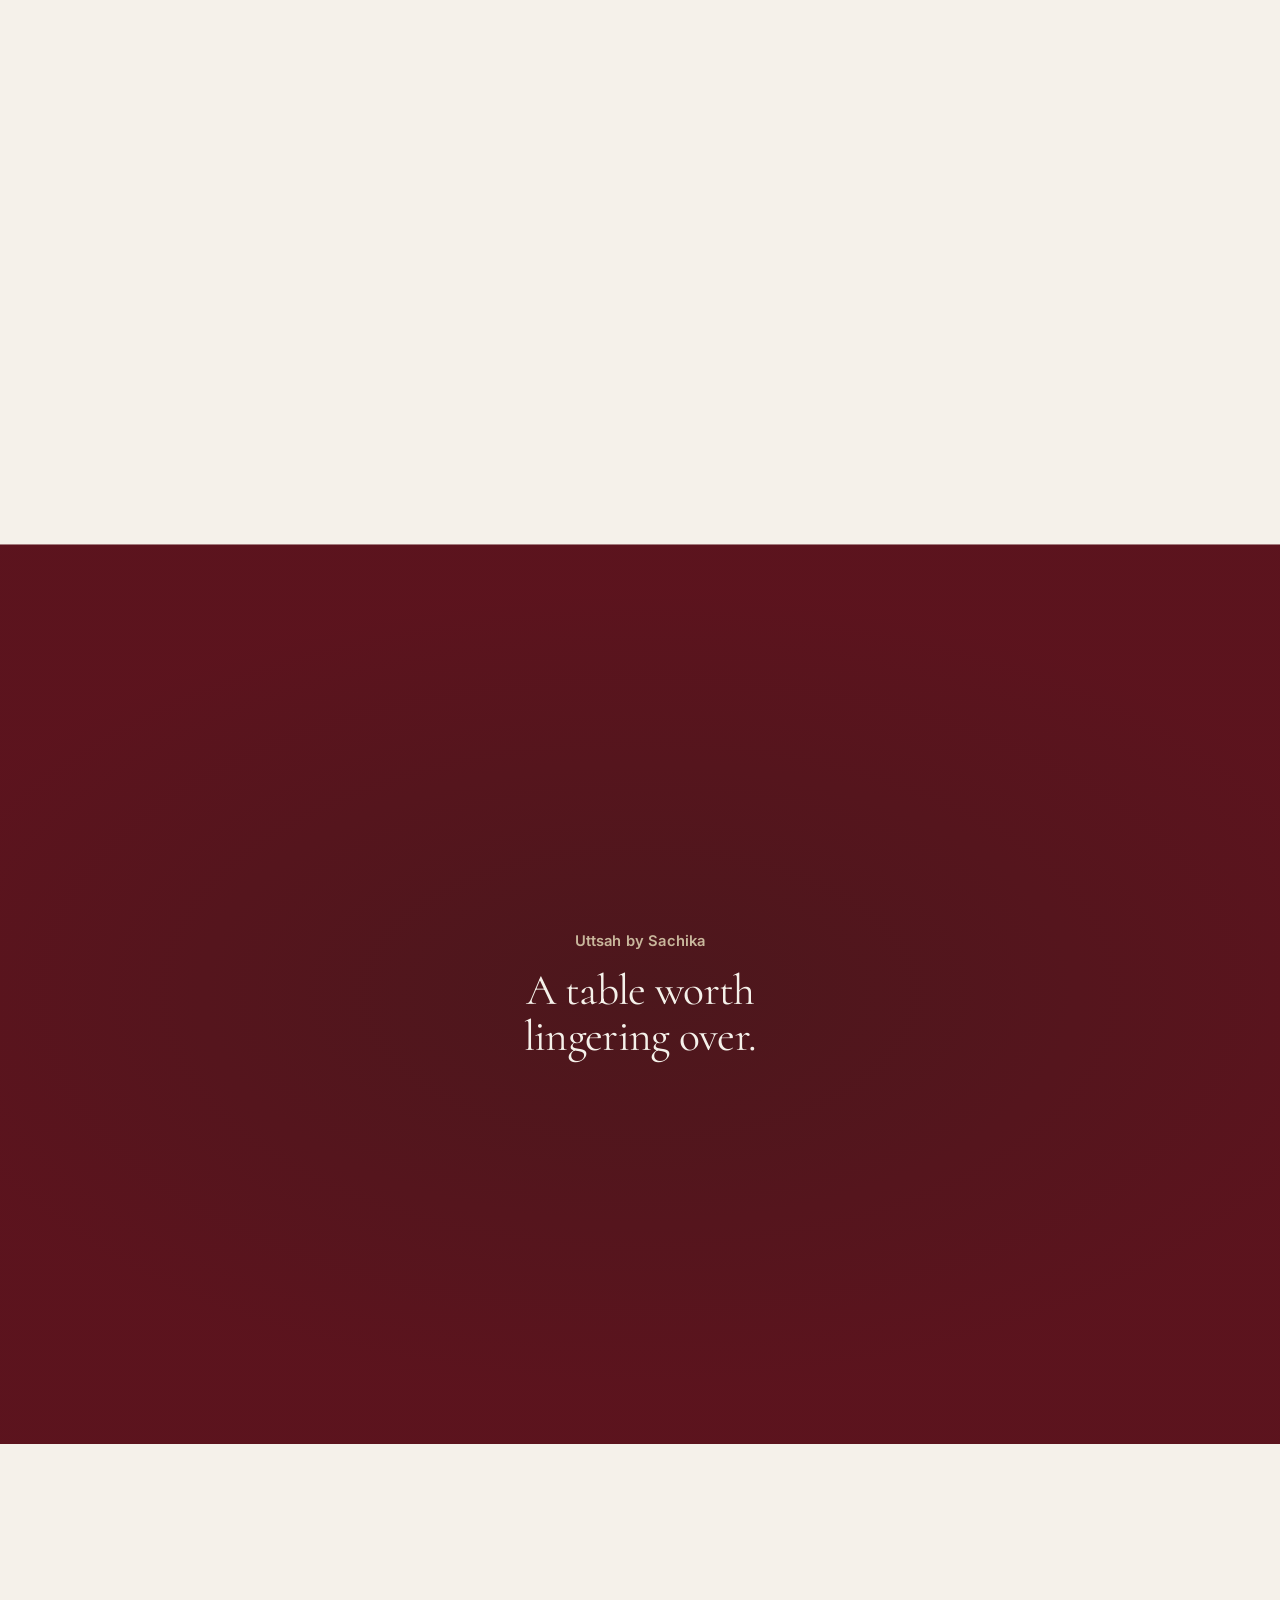
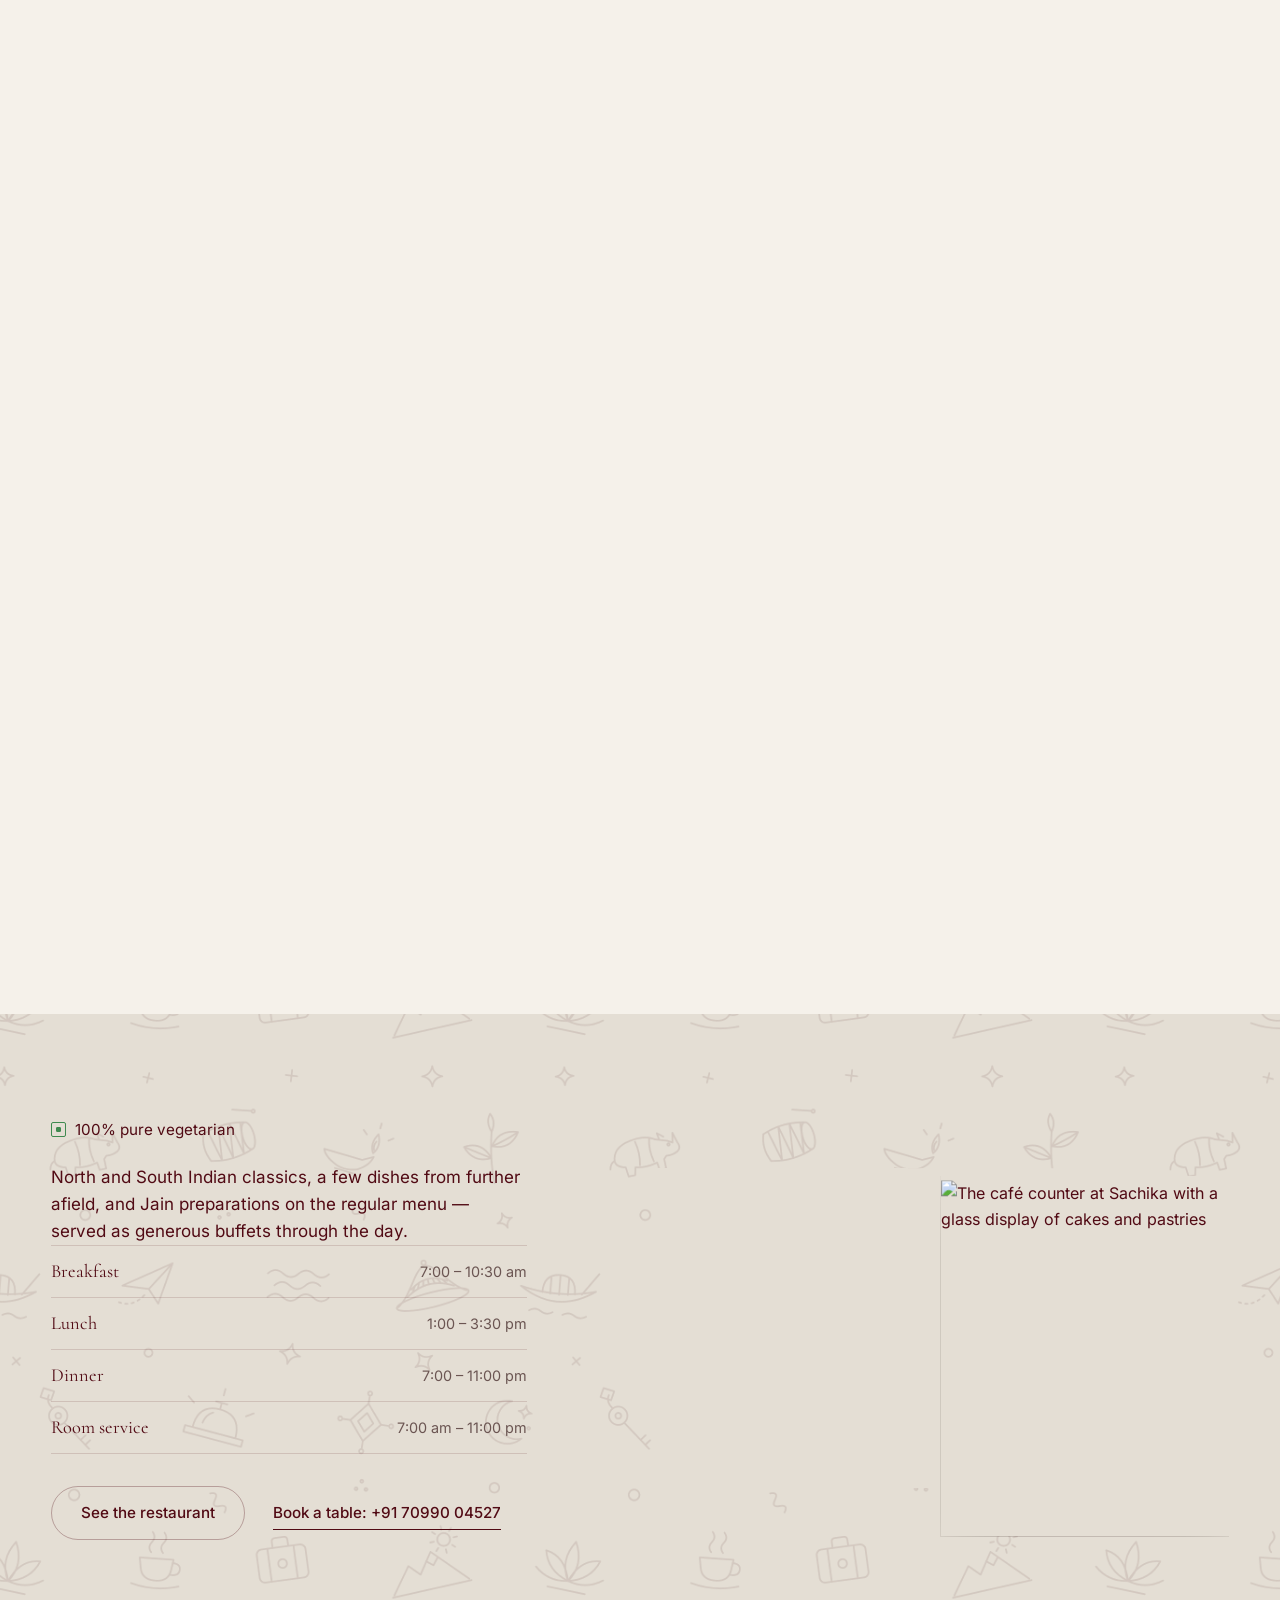
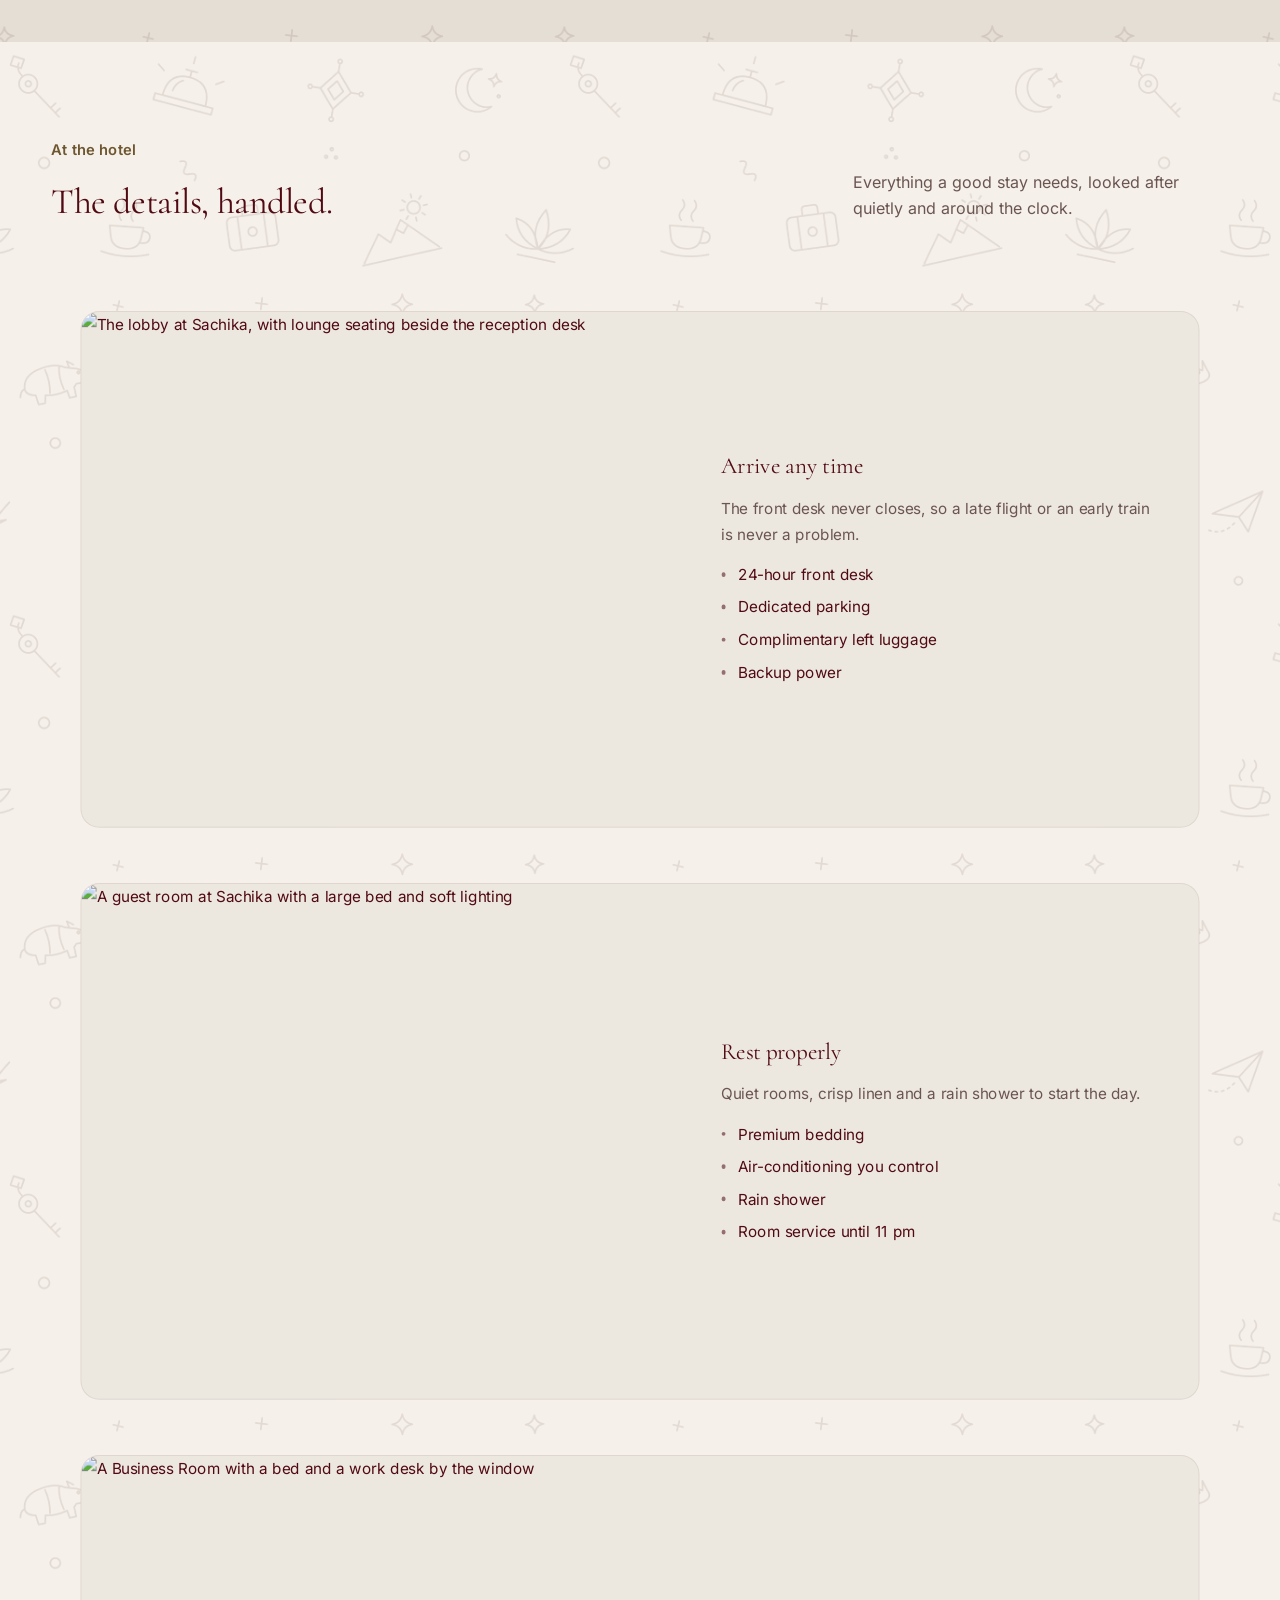
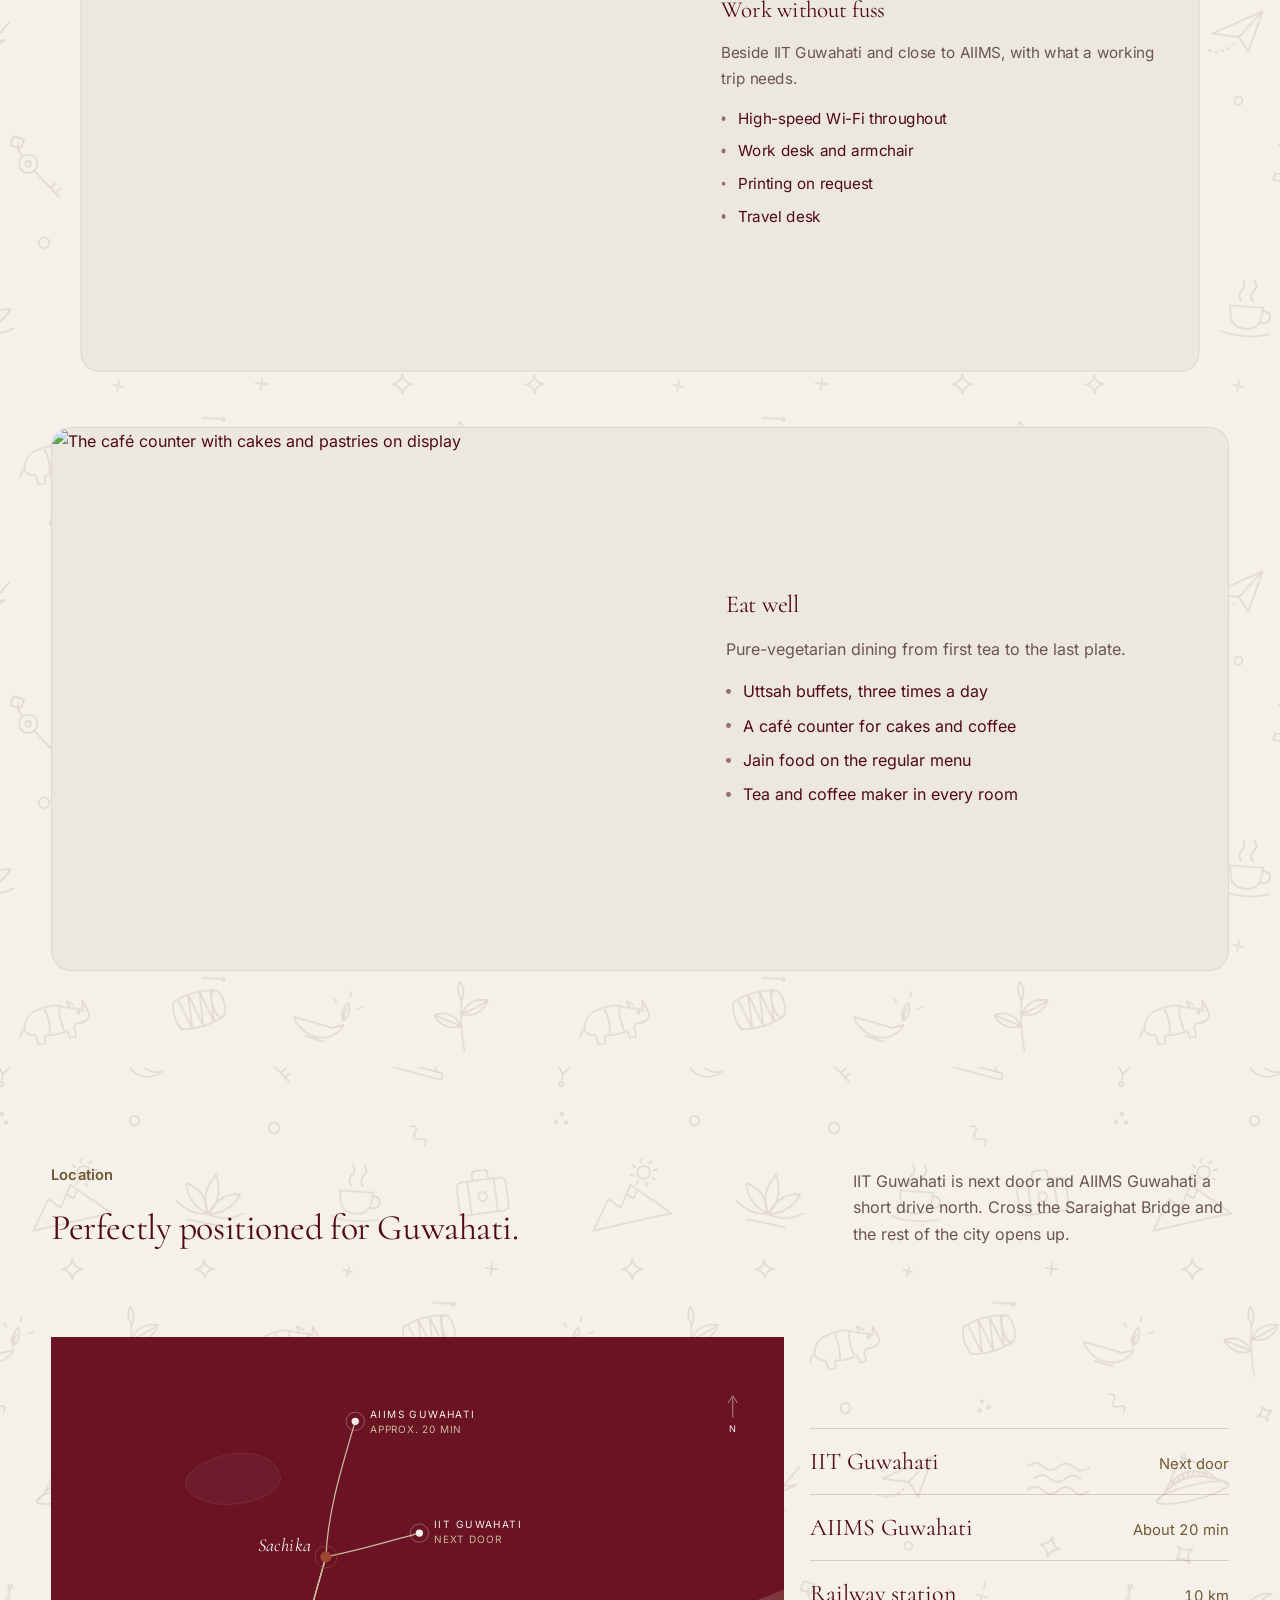
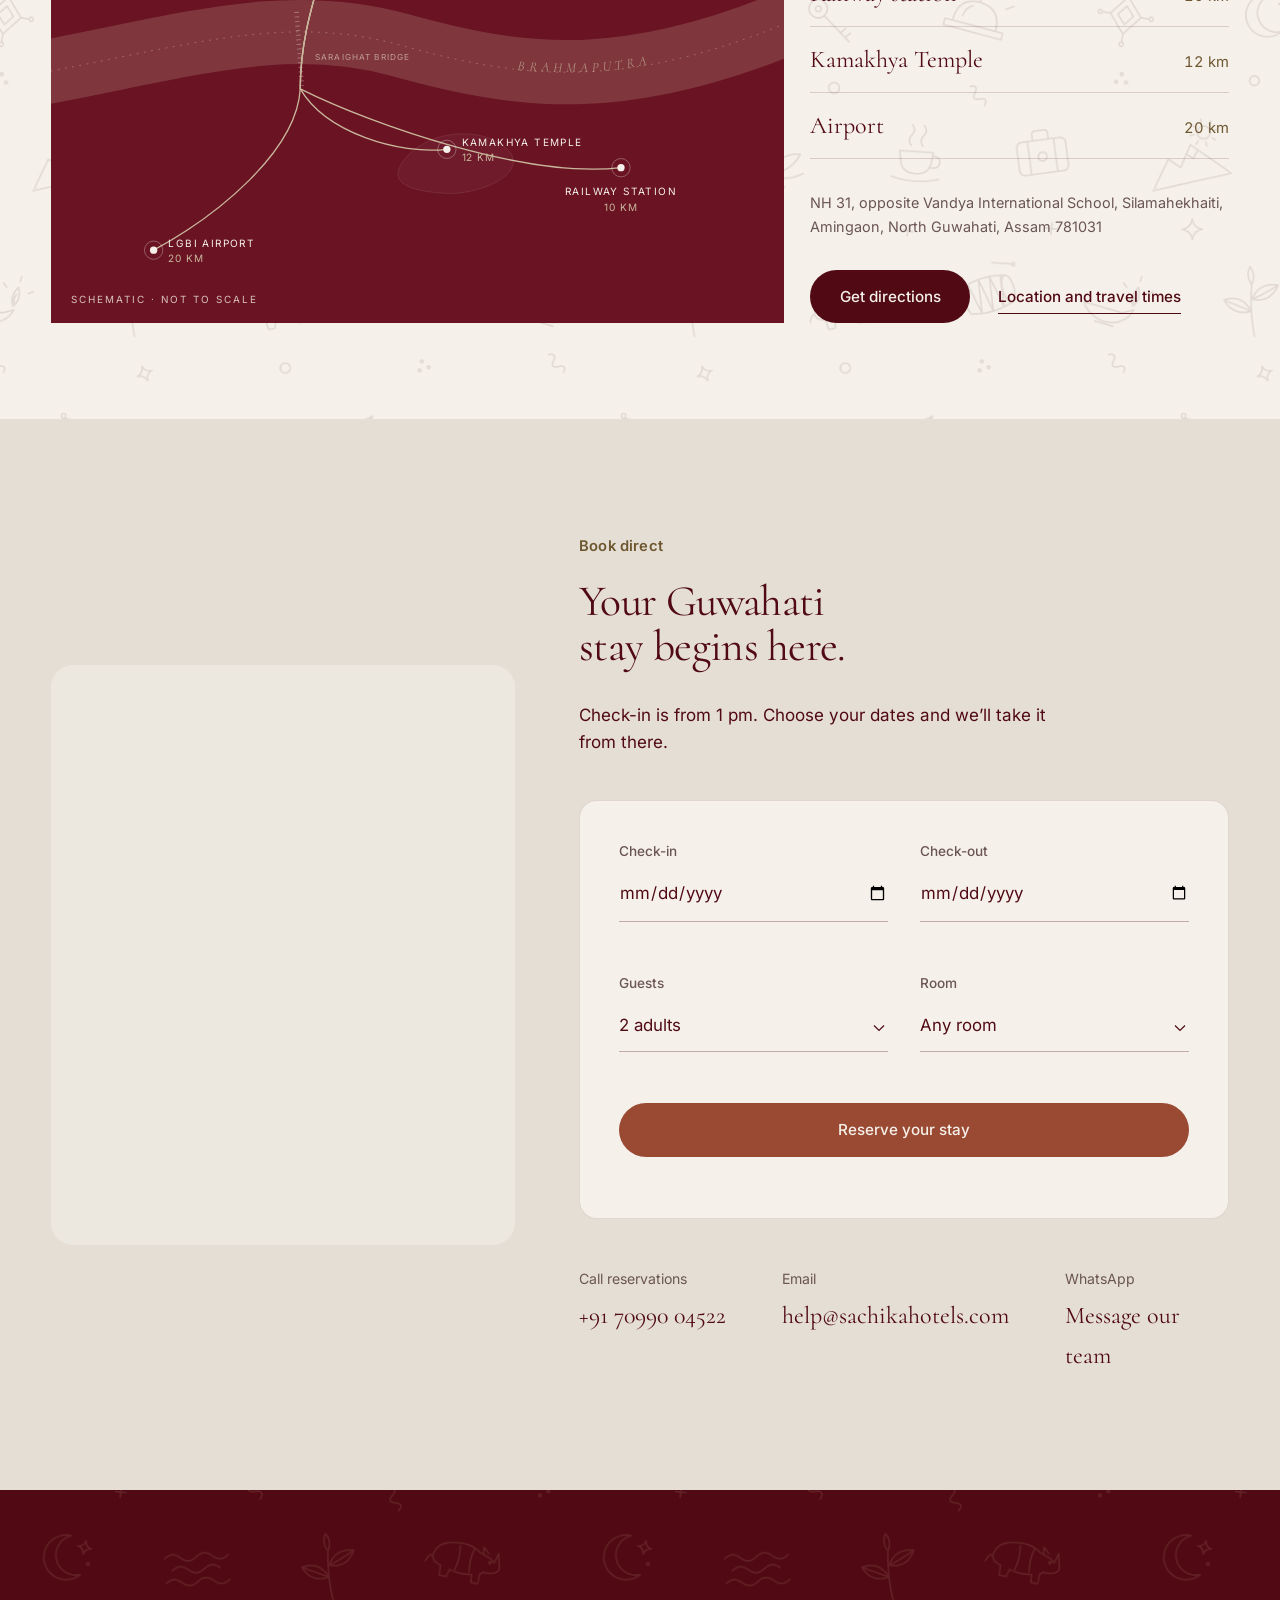
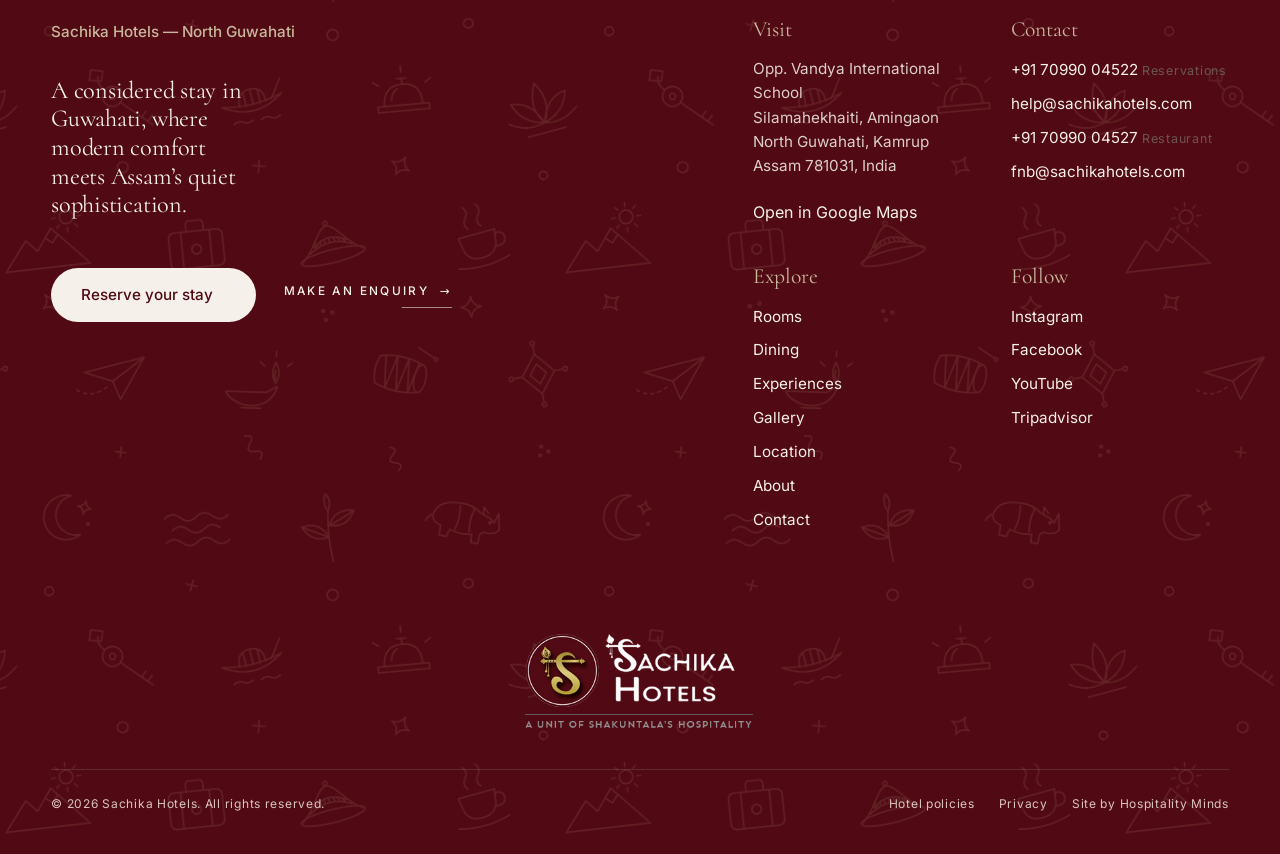
==== commit 401f43c8: "Phase 1 revision one" ====
--- a/index.html
+++ b/index.html
@@ -1,680 +1,752 @@
-<!doctype html>
-<html lang="en-IN" data-preloader>
-<head>
-  <meta charset="utf-8">
-  <meta name="viewport" content="width=device-width, initial-scale=1, viewport-fit=cover">
-  <title>Sachika Hotels — A Refined Four-Star Stay in North Guwahati, Assam</title>
-  <meta name="description" content="A contemporary four-star hotel in Amingaon, North Guwahati. Premium rooms, a pure-vegetarian restaurant, 24/7 guest service, and easy access to IIT Guwahati, AIIMS Guwahati and the airport.">
-  <link rel="canonical" href="https://sachikahotels.com/">
-  <meta name="theme-color" content="#101112">
-  <meta property="og:type" content="website">
-  <meta property="og:site_name" content="Sachika Hotels">
-  <meta property="og:locale" content="en_IN">
-  <meta property="og:title" content="Sachika Hotels — A Refined Stay in the Heart of Assam">
-  <meta property="og:description" content="Contemporary comfort, considered hospitality, and effortless access to Guwahati.">
-  <meta property="og:url" content="https://sachikahotels.com/">
-  <meta property="og:image" content="https://sachikahotels.com/wp-content/uploads/2026/08/IMG_1080-scaled.jpg">
-  <meta property="og:image:width" content="1600">
-  <meta property="og:image:height" content="1200">
-  <meta name="twitter:card" content="summary_large_image">
-  <meta name="twitter:title" content="Sachika Hotels — A Refined Stay in the Heart of Assam">
-  <meta name="twitter:description" content="Contemporary comfort, considered hospitality, and effortless access to Guwahati.">
-  <meta name="twitter:image" content="https://sachikahotels.com/wp-content/uploads/2026/08/IMG_1080-scaled.jpg">
-  <script>(function(h){h.classList.add('js');var m=!matchMedia('(prefers-reduced-motion: reduce)').matches;if(m)h.classList.add('motion');try{if(m&&h.hasAttribute('data-preloader')&&!sessionStorage.getItem('sachika:visited'))h.classList.add('preload')}catch(e){}})(document.documentElement);</script>
-  <link rel="preconnect" href="https://sachikahotels.com">
-  <link rel="preconnect" href="https://lh3.googleusercontent.com">
-  <link rel="preconnect" href="https://www.youtube-nocookie.com">
-  <link rel="preconnect" href="https://i.ytimg.com">
-  <link rel="preload" href="assets/fonts/cormorant-latin-wght-normal.woff2" as="font" type="font/woff2" crossorigin>
-  <link rel="preload" href="assets/fonts/cormorant-latin-wght-italic.woff2" as="font" type="font/woff2" crossorigin>
-  <link rel="preload" href="assets/fonts/inter-latin-wght-normal.woff2" as="font" type="font/woff2" crossorigin>
-  <link rel="stylesheet" href="assets/css/main.css">
-  <link rel="icon" href="assets/img/favicon.svg" type="image/svg+xml">
-  <script type="application/ld+json">
-  {
-    "@context": "https://schema.org",
-    "@type": "Hotel",
-    "@id": "https://sachikahotels.com/#hotel",
-    "name": "Sachika Hotels",
-    "description": "A contemporary four-star hotel in Amingaon, North Guwahati, with Premium and Business rooms, a pure-vegetarian restaurant and 24/7 guest service.",
-    "url": "https://sachikahotels.com/",
-    "telephone": "+91-70990-04522",
-    "email": "help@sachikahotels.com",
-    "image": "https://sachikahotels.com/wp-content/uploads/2026/08/IMG_1080-scaled.jpg",
-    "logo": "https://sachikahotels.com/assets/img/favicon.svg",
-    "starRating": { "@type": "Rating", "ratingValue": "4" },
-    "numberOfRooms": 39,
-    "checkinTime": "13:00",
-    "checkoutTime": "11:00",
-    "petsAllowed": false,
-    "currenciesAccepted": "INR",
-    "address": {
-      "@type": "PostalAddress",
-      "streetAddress": "Opp. Vandya International School, Silamahekhaiti, Amingaon",
-      "addressLocality": "North Guwahati",
-      "addressRegion": "Assam",
-      "postalCode": "781031",
-      "addressCountry": "IN"
-    },
-    "hasMap": "https://maps.app.goo.gl/xDctNtq67rTRG4YZ8",
-    "geo": { "@type": "GeoCoordinates", "latitude": 26.2076554, "longitude": 91.6810466 },
-    "amenityFeature": [
-      { "@type": "LocationFeatureSpecification", "name": "High-speed Wi-Fi", "value": true },
-      { "@type": "LocationFeatureSpecification", "name": "Air-conditioned rooms", "value": true },
-      { "@type": "LocationFeatureSpecification", "name": "On-site parking", "value": true },
-      { "@type": "LocationFeatureSpecification", "name": "Restaurant", "value": true },
-      { "@type": "LocationFeatureSpecification", "name": "24-hour front desk", "value": true },
-      { "@type": "LocationFeatureSpecification", "name": "Room service", "value": true },
-      { "@type": "LocationFeatureSpecification", "name": "Laundry service", "value": true },
-      { "@type": "LocationFeatureSpecification", "name": "Travel desk", "value": true },
-      { "@type": "LocationFeatureSpecification", "name": "Elevator", "value": true }
-    ],
-    "containsPlace": {
-      "@type": "Restaurant",
-      "name": "Uttsah Restaurant by Sachika",
-      "servesCuisine": ["North Indian", "South Indian", "Vegetarian", "Jain"],
-      "telephone": "+91-70990-04527",
-      "openingHours": "Mo-Su 07:00-23:00"
-    },
-    "sameAs": [
-      "https://www.instagram.com/sachikahotels/",
-      "https://www.facebook.com/sachikahotels",
-      "https://www.youtube.com/channel/UCbA025GUeQhadDyXZfi5jKw",
-      "https://www.tripadvisor.in/Hotel_Review-g503692-d26394884-Reviews-Sachika_Hotels-Guwahati_Kamrup_Metropolitan_District_Assam.html"
-    ]
-  }
-  </script>
-  <script src="assets/js/config.js" defer></script>
-  <script src="assets/js/main.js" defer></script>
-  <script src="assets/js/home.js" defer></script>
-</head>
-<body class="home">
-<!-- include:preloader -->
-<div class="preloader" aria-hidden="true">
-  <div class="preloader-texture texture-weave"></div>
-  <div class="preloader-inner">
-    <img class="preloader-logo" src="assets/img/logo-on-dark.png" width="342" height="141" alt="">
-    <div class="preloader-bar"><i></i></div>
-  </div>
-</div>
-<!-- /include:preloader -->
-<!-- include:header -->
-<a class="skip-link" href="#main">Skip to content</a>
-<header class="site-header" data-section="header">
-  <div class="shell header-inner">
-    <div class="header-left">
-      <button class="menu-toggle" type="button" aria-expanded="false" aria-controls="site-menu">
-        <span class="bars" aria-hidden="true"><i></i><i></i></span>
-        <span class="label-open">Menu</span><span class="label-close">Close</span>
-        <span class="visually-hidden">Open or close site menu</span>
-      </button>
-      <nav class="header-nav" aria-label="Primary">
-        <a href="rooms.html">Rooms</a>
-        <a href="dining.html">Dining</a>
-        <a href="location.html">Location</a>
-      </nav>
-    </div>
-    <a class="wordmark" href="index.html" aria-current="page" aria-label="Sachika Hotels — home">
-      <img class="logo logo--on-dark" src="assets/img/logo-on-dark.png" width="342" height="141" alt="">
-      <img class="logo logo--on-light" src="assets/img/logo-on-light.png" width="342" height="141" alt="">
-    </a>
-    <div class="header-right">
-      <a class="header-phone link-plain" href="tel:+917099004522">+91 70990 04522</a>
-      <a class="btn btn-reserve header-reserve" href="reserve.html" data-track="reserve_click" data-track-label="Header reserve" data-magnetic>Reserve<span class="arrow" aria-hidden="true"><svg viewBox="0 0 16 16"><path d="M1 8h13M9 3l5 5-5 5" fill="none" stroke="currentColor" stroke-width="1.2"/></svg></span></a>
-    </div>
-  </div>
-</header>
-
-<div class="menu" id="site-menu" aria-hidden="true" data-scroll-native data-section="menu">
-  <div class="shell menu-inner">
-    <nav aria-label="Site">
-      <div class="menu-links">
-        <span class="mask"><a class="rise" style="--i:0" href="index.html" aria-current="page"><span class="n">01</span><span class="t">Home</span></a></span>
-        <span class="mask"><a class="rise" style="--i:1" href="rooms.html"><span class="n">02</span><span class="t">Rooms</span></a></span>
-        <span class="mask"><a class="rise" style="--i:2" href="dining.html"><span class="n">03</span><span class="t">Dining</span></a></span>
-        <span class="mask"><a class="rise" style="--i:3" href="experiences.html"><span class="n">04</span><span class="t">Experiences</span></a></span>
-        <span class="mask"><a class="rise" style="--i:4" href="gallery.html"><span class="n">05</span><span class="t">Gallery</span></a></span>
-        <span class="mask"><a class="rise" style="--i:5" href="location.html"><span class="n">06</span><span class="t">Location</span></a></span>
-        <span class="mask"><a class="rise" style="--i:6" href="about.html"><span class="n">07</span><span class="t">About</span></a></span>
-        <span class="mask"><a class="rise" style="--i:7" href="contact.html"><span class="n">08</span><span class="t">Contact</span></a></span>
-      </div>
-    </nav>
-    <div class="menu-aside">
-      <div class="mask"><div class="rise" style="--i:8">
-        <span class="eyebrow">Reserve</span>
-        <div class="cta-row">
-          <a class="btn btn-reserve" href="reserve.html" data-track="reserve_click" data-track-label="Menu reserve">Reserve your stay<span class="arrow" aria-hidden="true"><svg viewBox="0 0 16 16"><path d="M1 8h13M9 3l5 5-5 5" fill="none" stroke="currentColor" stroke-width="1.2"/></svg></span></a>
-        </div>
-      </div></div>
-      <div class="mask"><div class="rise" style="--i:9">
-        <span class="eyebrow">Reservations</span>
-        <p><a class="link-plain" href="tel:+917099004522">+91 70990 04522</a><br><a class="link-plain" href="mailto:help@sachikahotels.com">help@sachikahotels.com</a><br><a class="link-plain" href="https://wa.me/917099004522" target="_blank" rel="noopener">WhatsApp us</a></p>
-      </div></div>
-      <div class="mask"><div class="rise" style="--i:10">
-        <span class="eyebrow">Find us</span>
-        <p>Opp. Vandya International School, Silamahekhaiti, Amingaon, North Guwahati, Assam</p>
-      </div></div>
-    </div>
-  </div>
-  <div class="menu-visual" aria-hidden="true">
-    <!-- One image per menu link (Home, Rooms, Dining, Experiences, Gallery, Location, About, Contact): Sachika's own photos -->
-    <img data-defer data-wp="2026/08/IMG_1080-scaled.jpg" data-w="1600" data-ar="1.3333" sizes="18vw" alt="" loading="lazy" src="[data-uri]" data-src="https://sachikahotels.com/wp-content/uploads/2026/08/IMG_1080-scaled.jpg" width="1600" height="1200" referrerpolicy="no-referrer" decoding="async">
-    <img data-defer data-g="ANWiy9RiMYUrYMQfuvfwGkD7uTQ0SMO25OgIjQ0nskUxIWGjCyRSv40Q4wc9wvbqQIasGZBfH0H9W-YwXBBy9G4qgmQbPMl80U_TNnVXibNanIig3RX9kZ2aX7q9yzxYBh4i3Z2Lwnwx" data-w="560" data-ar="0.75" data-max="800" sizes="18vw" alt="" loading="lazy" referrerpolicy="no-referrer" src="[data-uri]" data-src="https://lh3.googleusercontent.com/gps-cs-s/ANWiy9RiMYUrYMQfuvfwGkD7uTQ0SMO25OgIjQ0nskUxIWGjCyRSv40Q4wc9wvbqQIasGZBfH0H9W-YwXBBy9G4qgmQbPMl80U_TNnVXibNanIig3RX9kZ2aX7q9yzxYBh4i3Z2Lwnwx=w560-h747-p-k-no" data-srcset="https://lh3.googleusercontent.com/gps-cs-s/ANWiy9RiMYUrYMQfuvfwGkD7uTQ0SMO25OgIjQ0nskUxIWGjCyRSv40Q4wc9wvbqQIasGZBfH0H9W-YwXBBy9G4qgmQbPMl80U_TNnVXibNanIig3RX9kZ2aX7q9yzxYBh4i3Z2Lwnwx=w400-h533-p-k-no 400w, https://lh3.googleusercontent.com/gps-cs-s/ANWiy9RiMYUrYMQfuvfwGkD7uTQ0SMO25OgIjQ0nskUxIWGjCyRSv40Q4wc9wvbqQIasGZBfH0H9W-YwXBBy9G4qgmQbPMl80U_TNnVXibNanIig3RX9kZ2aX7q9yzxYBh4i3Z2Lwnwx=w640-h853-p-k-no 640w" width="560" height="747">
-    <img data-defer data-g="ANWiy9QOccIieglnLM6SkhxX97aI4df7L9v7YiisQPDWV2VZosz4ta4-uegm4AGOJDazDnALaS2k7wmeodyHI4dg6gSXxFOM0atwXeUluegnCZJaqPlKi4n2ZstWzjnJb2B6OtrpYl2jIaDONzI5" data-w="560" data-ar="0.75" data-max="800" sizes="18vw" alt="" loading="lazy" referrerpolicy="no-referrer" src="[data-uri]" data-src="https://lh3.googleusercontent.com/gps-cs-s/ANWiy9QOccIieglnLM6SkhxX97aI4df7L9v7YiisQPDWV2VZosz4ta4-uegm4AGOJDazDnALaS2k7wmeodyHI4dg6gSXxFOM0atwXeUluegnCZJaqPlKi4n2ZstWzjnJb2B6OtrpYl2jIaDONzI5=w560-h747-p-k-no" data-srcset="https://lh3.googleusercontent.com/gps-cs-s/ANWiy9QOccIieglnLM6SkhxX97aI4df7L9v7YiisQPDWV2VZosz4ta4-uegm4AGOJDazDnALaS2k7wmeodyHI4dg6gSXxFOM0atwXeUluegnCZJaqPlKi4n2ZstWzjnJb2B6OtrpYl2jIaDONzI5=w400-h533-p-k-no 400w, https://lh3.googleusercontent.com/gps-cs-s/ANWiy9QOccIieglnLM6SkhxX97aI4df7L9v7YiisQPDWV2VZosz4ta4-uegm4AGOJDazDnALaS2k7wmeodyHI4dg6gSXxFOM0atwXeUluegnCZJaqPlKi4n2ZstWzjnJb2B6OtrpYl2jIaDONzI5=w640-h853-p-k-no 640w" width="560" height="747">
-    <img data-defer data-wp="2024/09/LOBBY.jpg" data-w="970" data-ar="1.5204" sizes="18vw" alt="" loading="lazy" src="[data-uri]" data-src="https://sachikahotels.com/wp-content/uploads/2024/09/LOBBY.jpg" width="970" height="638" referrerpolicy="no-referrer" decoding="async">
-    <img data-defer data-wp="2024/09/STAIR-CASE.jpg" data-w="970" data-ar="1.5204" sizes="18vw" alt="" loading="lazy" src="[data-uri]" data-src="https://sachikahotels.com/wp-content/uploads/2024/09/STAIR-CASE.jpg" width="970" height="638" referrerpolicy="no-referrer" decoding="async">
-    <img data-defer data-g="ANWiy9R_xKg4qgpVNM_5Ig8jF47BgkLWte5a1HrDqNr7s9pNZQf0whxq4rUU4QclVVhWYdtNXAn68M_YTDFvCcR6NMX6cpeRD5KLCMll2VH-peSFB3mO04vFkqoHYmf_CkE0-Loo8cmmsV_At9Ba" data-w="560" data-ar="0.75" data-max="800" sizes="18vw" alt="" loading="lazy" referrerpolicy="no-referrer" src="[data-uri]" data-src="https://lh3.googleusercontent.com/gps-cs-s/ANWiy9R_xKg4qgpVNM_5Ig8jF47BgkLWte5a1HrDqNr7s9pNZQf0whxq4rUU4QclVVhWYdtNXAn68M_YTDFvCcR6NMX6cpeRD5KLCMll2VH-peSFB3mO04vFkqoHYmf_CkE0-Loo8cmmsV_At9Ba=w560-h747-p-k-no" data-srcset="https://lh3.googleusercontent.com/gps-cs-s/ANWiy9R_xKg4qgpVNM_5Ig8jF47BgkLWte5a1HrDqNr7s9pNZQf0whxq4rUU4QclVVhWYdtNXAn68M_YTDFvCcR6NMX6cpeRD5KLCMll2VH-peSFB3mO04vFkqoHYmf_CkE0-Loo8cmmsV_At9Ba=w400-h533-p-k-no 400w, https://lh3.googleusercontent.com/gps-cs-s/ANWiy9R_xKg4qgpVNM_5Ig8jF47BgkLWte5a1HrDqNr7s9pNZQf0whxq4rUU4QclVVhWYdtNXAn68M_YTDFvCcR6NMX6cpeRD5KLCMll2VH-peSFB3mO04vFkqoHYmf_CkE0-Loo8cmmsV_At9Ba=w640-h853-p-k-no 640w" width="560" height="747">
-    <img data-defer data-wp="2026/08/WhatsApp-Image-2026-05-11-at-4.28.07-PM-2.jpeg" data-w="960" data-ar="0.75" sizes="18vw" alt="" loading="lazy" src="[data-uri]" data-src="https://sachikahotels.com/wp-content/uploads/2026/08/WhatsApp-Image-2026-05-11-at-4.28.07-PM-2.jpeg" width="960" height="1280" referrerpolicy="no-referrer" decoding="async">
-    <img data-defer data-wp="2024/09/Sachika.jpg" data-w="970" data-ar="1.5204" sizes="18vw" alt="" loading="lazy" src="[data-uri]" data-src="https://sachikahotels.com/wp-content/uploads/2024/09/Sachika.jpg" width="970" height="638" referrerpolicy="no-referrer" decoding="async">
-  </div>
-</div>
-<!-- /include:header -->
-
-<main id="main">
-
-  <!-- Hero: a muted, looping film of the hotel — no text over it.
-       data-youtube = a YouTube video id from the hotel's own channel (official embed, no download).
-       Currently iEy4zoCmVcE: the channel's most-watched Short, a bright room with a big window.
-       Prefer an original file? Add data-src="assets/video/hero.mp4" and it is used instead.
-       The photo is the poster: it shows instantly, and stays if the video can't play. -->
-  <section class="hero hero--video" data-section="hero" aria-label="Sachika Hotels" data-progress="exit">
-    <h1 class="visually-hidden">Sachika Hotels: a refined four-star stay in North Guwahati, Assam</h1>
-    <div class="hero-media" data-hero-video data-youtube="iEy4zoCmVcE" style="--vr:0.5625">
-      <img class="hero-poster" data-wp="2026/08/IMG_1080-scaled.jpg" data-w="1600" data-ar="1.3333" sizes="100vw" alt="" fetchpriority="high" loading="eager" src="https://sachikahotels.com/wp-content/uploads/2026/08/IMG_1080-scaled.jpg" width="1600" height="1200" referrerpolicy="no-referrer" decoding="async">
-      <div class="hero-video-frame" aria-hidden="true"></div>
-    </div>
-    <div class="hero-video-controls">
-      <button type="button" class="round-btn toggle-play is-paused" data-hv-play aria-label="Play video"><svg class="i-pause" viewBox="0 0 16 16" aria-hidden="true"><path d="M5.5 3v10M10.5 3v10" stroke="currentColor" stroke-width="1.3" fill="none"/></svg><svg class="i-play" viewBox="0 0 16 16" aria-hidden="true"><path d="M5 3l8 5-8 5Z" fill="none" stroke="currentColor" stroke-width="1.2" stroke-linejoin="round"/></svg></button>
-      <button type="button" class="round-btn sound-btn is-muted" data-hv-mute aria-label="Turn sound on"><svg viewBox="0 0 16 16" aria-hidden="true"><path d="M2.5 6h2.5l3.5-3v10L5 10H2.5Z" fill="none" stroke="currentColor" stroke-width="1.2" stroke-linejoin="round"/><path class="wave" d="M11 5.5c1 1.4 1 3.6 0 5" fill="none" stroke="currentColor" stroke-width="1.2"/><path class="cross" d="M11 6l3 4M14 6l-3 4" fill="none" stroke="currentColor" stroke-width="1.2"/></svg></button>
-    </div>
-    <a class="scroll-cue" href="#welcome" aria-label="Scroll to discover">Scroll to discover <span class="line" aria-hidden="true"></span></a>
-  </section>
-
-  <!-- Marquee: real facts, sliding with the scroll ========================= -->
-  <section class="marquee" data-progress aria-label="Sachika at a glance">
-    <ul class="marquee-row" role="list">
-      <li>Pure-vegetarian Uttsah restaurant</li><li aria-hidden="true" class="m-dot"></li>
-      <li>Beside IIT Guwahati</li><li aria-hidden="true" class="m-dot"></li>
-      <li>Minutes from AIIMS Guwahati</li><li aria-hidden="true" class="m-dot"></li>
-      <li>24-hour front desk</li><li aria-hidden="true" class="m-dot"></li>
-      <li>12 km to Kamakhya Temple</li><li aria-hidden="true" class="m-dot"></li>
-      <li>Pure-vegetarian Uttsah restaurant</li><li aria-hidden="true" class="m-dot"></li>
-      <li>Beside IIT Guwahati</li><li aria-hidden="true" class="m-dot"></li>
-    </ul>
-    <ul class="marquee-row marquee-row--rev" role="list" aria-hidden="true">
-      <li>Premium and Business Rooms</li><li class="m-dot"></li>
-      <li>Rain showers in every room</li><li class="m-dot"></li>
-      <li>Jain food on the regular menu</li><li class="m-dot"></li>
-      <li>Dedicated parking</li><li class="m-dot"></li>
-      <li>20 km from the airport</li><li class="m-dot"></li>
-      <li>Premium and Business Rooms</li><li class="m-dot"></li>
-      <li>Rain showers in every room</li><li class="m-dot"></li>
-    </ul>
-  </section>
-
-  <!-- Welcome: the statement lights up word by word as you read ============== -->
-  <section class="section welcome" id="welcome" data-section="welcome" aria-labelledby="welcome-title">
-    <div class="shell">
-      <p class="kicker" data-reveal="fade">Welcome to Sachika</p>
-      <h2 id="welcome-title" class="statement welcome-statement" data-words data-progress>Sachika Hotels is a contemporary four-star retreat near Guwahati, created for travellers who value comfort, connection, and thoughtful service.</h2>
-
-      <div class="grid welcome-body">
-        <figure class="welcome-figure">
-          <div class="media ratio-portrait">
-            <div class="plx" data-parallax="0.08">
-              <img data-wp="2026/08/WhatsApp-Image-2026-05-11-at-4.28.07-PM-2.jpeg" data-w="960" data-ar="0.75" sizes="(min-width: 64rem) 34vw, 100vw" alt="Three members of the Sachika front-desk team greeting guests with a namaste at reception" loading="lazy" src="https://sachikahotels.com/wp-content/uploads/2026/08/WhatsApp-Image-2026-05-11-at-4.28.07-PM-2.jpeg" width="960" height="1280" referrerpolicy="no-referrer" decoding="async">
-            </div>
-          </div>
-        </figure>
-        <div class="welcome-copy">
-          <div class="prose" data-reveal="fade">
-            <p class="lede">The sign at our gate says <i lang="sa">atithi devo bhava</i>: the guest is god. It’s a good place to start.</p>
-            <p class="muted">Rooms are ready from one o’clock and the front desk is open through the night, so a late flight or a long drive in is never a problem. We’re on the north bank of the Brahmaputra in Amingaon, beside IIT Guwahati and a short drive from AIIMS Guwahati.</p>
-            <p><a class="text-link" href="about.html">Read our story</a></p>
-          </div>
-          <div class="media ratio-land welcome-figure-2">
-            <div class="plx" data-parallax="-0.06">
-              <img data-wp="2024/09/Sachika.jpg" data-w="970" data-ar="1.5204" sizes="(min-width: 64rem) 30vw, 100vw" alt="The backlit Sachika logo on the lobby wall" loading="lazy" src="https://sachikahotels.com/wp-content/uploads/2024/09/Sachika.jpg" width="970" height="638" referrerpolicy="no-referrer" decoding="async">
-            </div>
-          </div>
-        </div>
-      </div>
-
-      <dl class="counts" data-reveal="stagger">
-        <div><dt>Google rating</dt><dd><span data-count-to="4.6" data-decimals="1" data-rating="google">4.6</span><small>/5</small></dd></div>
-        <div><dt>Tripadvisor rating</dt><dd><span data-count-to="4.9" data-decimals="1" data-rating="tripadvisor">4.9</span><small>/5</small></dd></div>
-        <div><dt>Rooms</dt><dd><span data-count-to="39">39</span></dd></div>
-        <div><dt>Front desk</dt><dd>24/7</dd></div>
-      </dl>
-    </div>
-  </section>
-
-  <!-- Film: an auto-sliding, muted reel player built from the hotel's own YouTube Shorts.
-       Each slide is a link to the Short (works without JavaScript). home.js turns the list into
-       a player: the active reel plays muted in place, then slides on to the next.
-       To add a reel: copy an <li>, set data-yt to the video id and write a short caption. -->
-  <section class="film" id="film" data-section="film" aria-labelledby="film-title">
-    <div class="shell film-head-row">
-      <div class="film-head" data-reveal="fade">
-        <p class="kicker">On film</p>
-        <h2 id="film-title" class="display-md mt-sm">Life at Sachika, in short films.</h2>
-        <p class="muted mt-sm measure">Rooms, guests, the kitchen and the table at Uttsah: short films from the Sachika Hotels YouTube channel. They play muted; tap the speaker for sound.</p>
-      </div>
-      <p class="film-links" data-reveal="fade">
-        <a class="text-link" href="https://www.youtube.com/channel/UCbA025GUeQhadDyXZfi5jKw" target="_blank" rel="noopener" data-track="youtube_click">Watch on YouTube</a>
-        <a class="text-link" href="https://www.instagram.com/sachikahotels/" target="_blank" rel="noopener" data-track="instagram_click">Follow on Instagram</a>
-      </p>
-    </div>
-
-    <div class="reelplayer" data-reelplayer role="region" aria-roledescription="carousel" aria-label="Short films from Sachika Hotels">
-      <ul class="rp-track" role="list">
-        <li class="rp-slide" data-yt="qtujSyN_rr8"><a class="rp-poster" href="https://www.youtube.com/shorts/qtujSyN_rr8" target="_blank" rel="noopener"><img src="https://i.ytimg.com/vi/qtujSyN_rr8/oar2.jpg" alt="" loading="lazy"><span class="rp-caption">Guests on their stay</span></a></li>
-        <li class="rp-slide" data-yt="iRxUVbs43Js"><a class="rp-poster" href="https://www.youtube.com/shorts/iRxUVbs43Js" target="_blank" rel="noopener"><img src="https://i.ytimg.com/vi/iRxUVbs43Js/oar2.jpg" alt="" loading="lazy"><span class="rp-caption">In Uttsah’s kitchen</span></a></li>
-        <li class="rp-slide" data-yt="BpOIEjWRtsw"><a class="rp-poster" href="https://www.youtube.com/shorts/BpOIEjWRtsw" target="_blank" rel="noopener"><img src="https://i.ytimg.com/vi/BpOIEjWRtsw/oar2.jpg" alt="" loading="lazy"><span class="rp-caption">The Uttsah spread</span></a></li>
-        <li class="rp-slide" data-yt="-hFOLKbnsGU"><a class="rp-poster" href="https://www.youtube.com/shorts/-hFOLKbnsGU" target="_blank" rel="noopener"><img src="https://i.ytimg.com/vi/-hFOLKbnsGU/oar2.jpg" alt="" loading="lazy"><span class="rp-caption">Welcome in</span></a></li>
-        <li class="rp-slide" data-yt="t-YyzinQeXc"><a class="rp-poster" href="https://www.youtube.com/shorts/t-YyzinQeXc" target="_blank" rel="noopener"><img src="https://i.ytimg.com/vi/t-YyzinQeXc/oar2.jpg" alt="" loading="lazy"><span class="rp-caption">Your room, ready at one</span></a></li>
-        <li class="rp-slide" data-yt="GuLZsGErX3U"><a class="rp-poster" href="https://www.youtube.com/shorts/GuLZsGErX3U" target="_blank" rel="noopener"><img src="https://i.ytimg.com/vi/GuLZsGErX3U/oar2.jpg" alt="" loading="lazy"><span class="rp-caption">The buffet at Uttsah</span></a></li>
-        <li class="rp-slide" data-yt="iEy4zoCmVcE"><a class="rp-poster" href="https://www.youtube.com/shorts/iEy4zoCmVcE" target="_blank" rel="noopener"><img src="https://i.ytimg.com/vi/iEy4zoCmVcE/oar2.jpg" alt="" loading="lazy"><span class="rp-caption">A bright, quiet room</span></a></li>
-        <li class="rp-slide" data-yt="L5B26xf-ID0"><a class="rp-poster" href="https://www.youtube.com/shorts/L5B26xf-ID0" target="_blank" rel="noopener"><img src="https://i.ytimg.com/vi/L5B26xf-ID0/oar2.jpg" alt="" loading="lazy"><span class="rp-caption">A room at Sachika</span></a></li>
-        <li class="rp-slide" data-yt="mwUDYbYM6eE"><a class="rp-poster" href="https://www.youtube.com/shorts/mwUDYbYM6eE" target="_blank" rel="noopener"><img src="https://i.ytimg.com/vi/mwUDYbYM6eE/oar2.jpg" alt="" loading="lazy"><span class="rp-caption">Premium rooms</span></a></li>
-        <li class="rp-slide" data-yt="lENbjiLK5iY"><a class="rp-poster" href="https://www.youtube.com/shorts/lENbjiLK5iY" target="_blank" rel="noopener"><img src="https://i.ytimg.com/vi/lENbjiLK5iY/oar2.jpg" alt="" loading="lazy"><span class="rp-caption">Veg and Jain food</span></a></li>
-        <li class="rp-slide" data-yt="b6WtLfPFSCw"><a class="rp-poster" href="https://www.youtube.com/shorts/b6WtLfPFSCw" target="_blank" rel="noopener"><img src="https://i.ytimg.com/vi/b6WtLfPFSCw/oar2.jpg" alt="" loading="lazy"><span class="rp-caption">Drinks at Uttsah</span></a></li>
-        <li class="rp-slide" data-yt="cz3TE77j2QE"><a class="rp-poster" href="https://www.youtube.com/shorts/cz3TE77j2QE" target="_blank" rel="noopener"><img src="https://i.ytimg.com/vi/cz3TE77j2QE/oar2.jpg" alt="" loading="lazy"><span class="rp-caption">Sachika, Guwahati</span></a></li>
-        <li class="rp-slide" data-yt="pCZu6DobKo4"><a class="rp-poster" href="https://www.youtube.com/shorts/pCZu6DobKo4" target="_blank" rel="noopener"><img src="https://i.ytimg.com/vi/pCZu6DobKo4/oar2.jpg" alt="" loading="lazy"><span class="rp-caption">Pure veg and Jain</span></a></li>
-        <li class="rp-slide" data-yt="duYuuw8kUV8"><a class="rp-poster" href="https://www.youtube.com/shorts/duYuuw8kUV8" target="_blank" rel="noopener"><img src="https://i.ytimg.com/vi/duYuuw8kUV8/oar2.jpg" alt="" loading="lazy"><span class="rp-caption">Uttsah by Sachika</span></a></li>
-        <li class="rp-slide" data-yt="i-ybxy_nOGI"><a class="rp-poster" href="https://www.youtube.com/shorts/i-ybxy_nOGI" target="_blank" rel="noopener"><img src="https://i.ytimg.com/vi/i-ybxy_nOGI/oar2.jpg" alt="" loading="lazy"><span class="rp-caption">A premium stay</span></a></li>
-        <li class="rp-slide" data-yt="hASCNURg5XQ"><a class="rp-poster" href="https://www.youtube.com/shorts/hASCNURg5XQ" target="_blank" rel="noopener"><img src="https://i.ytimg.com/vi/hASCNURg5XQ/oar2.jpg" alt="" loading="lazy"><span class="rp-caption">Bring a foodie friend</span></a></li>
-        <li class="rp-slide" data-yt="Wtzc_yiRLRI"><a class="rp-poster" href="https://www.youtube.com/shorts/Wtzc_yiRLRI" target="_blank" rel="noopener"><img src="https://i.ytimg.com/vi/Wtzc_yiRLRI/oar2.jpg" alt="" loading="lazy"><span class="rp-caption">Rooms and dining</span></a></li>
-        <li class="rp-slide" data-yt="eYga11cKIi8"><a class="rp-poster" href="https://www.youtube.com/shorts/eYga11cKIi8" target="_blank" rel="noopener"><img src="https://i.ytimg.com/vi/eYga11cKIi8/oar2.jpg" alt="" loading="lazy"><span class="rp-caption">Dining at Uttsah</span></a></li>
-        <li class="rp-slide" data-yt="huUat2x7CJs"><a class="rp-poster" href="https://www.youtube.com/shorts/huUat2x7CJs" target="_blank" rel="noopener"><img src="https://i.ytimg.com/vi/huUat2x7CJs/oar2.jpg" alt="" loading="lazy"><span class="rp-caption">Pure-veg, every day</span></a></li>
-      </ul>
-      <div class="shell rp-controls">
-        <div class="rp-progress" aria-hidden="true"><i></i></div>
-        <span class="rp-count" aria-hidden="true">01 / 19</span>
-        <div class="rp-buttons">
-          <button type="button" class="round-btn" data-rp-prev aria-label="Previous film"><svg viewBox="0 0 16 16" aria-hidden="true"><path d="M10 2 4 8l6 6" stroke="currentColor" stroke-width="1.2" fill="none"/></svg></button>
-          <button type="button" class="round-btn toggle-play" data-rp-play aria-label="Pause films"><svg class="i-pause" viewBox="0 0 16 16" aria-hidden="true"><path d="M5.5 3v10M10.5 3v10" stroke="currentColor" stroke-width="1.3" fill="none"/></svg><svg class="i-play" viewBox="0 0 16 16" aria-hidden="true"><path d="M5 3l8 5-8 5Z" fill="none" stroke="currentColor" stroke-width="1.2" stroke-linejoin="round"/></svg></button>
-          <button type="button" class="round-btn sound-btn is-muted" data-rp-mute aria-label="Turn sound on"><svg viewBox="0 0 16 16" aria-hidden="true"><path d="M2.5 6h2.5l3.5-3v10L5 10H2.5Z" fill="none" stroke="currentColor" stroke-width="1.2" stroke-linejoin="round"/><path class="wave" d="M11 5.5c1 1.4 1 3.6 0 5" fill="none" stroke="currentColor" stroke-width="1.2"/><path class="cross" d="M11 6l3 4M14 6l-3 4" fill="none" stroke="currentColor" stroke-width="1.2"/></svg></button>
-          <button type="button" class="round-btn" data-rp-next aria-label="Next film"><svg viewBox="0 0 16 16" aria-hidden="true"><path d="m6 2 6 6-6 6" stroke="currentColor" stroke-width="1.2" fill="none"/></svg></button>
-        </div>
-      </div>
-      <p class="visually-hidden" aria-live="polite" data-rp-status></p>
-    </div>
-  </section>
-
-  <!-- Rooms — pinned horizontal scroll on desktop, swipe on mobile ============ -->
-  <section class="on-dark" id="rooms" data-section="rooms" aria-labelledby="rooms-title">
-    <div class="shell hs-mobile-head">
-      <p class="kicker">Rooms</p>
-      <h2 class="display-md mt-sm">Two kinds of room, both quiet.</h2>
-      <p class="muted mt-sm measure">Every room has a rain shower, its own air-conditioning and a tea and coffee maker. The difference is what you came to do.</p>
-    </div>
-    <div class="hscroll">
-      <div class="hscroll-sticky">
-        <div class="hscroll-track" id="rooms-track">
-          <div class="hpanel hpanel-intro">
-            <p class="kicker">Rooms</p>
-            <div>
-              <h2 id="rooms-title" class="display-md">Two kinds of room, both quiet.</h2>
-              <p class="muted mt-md measure-sm">Every room has a rain shower, its own air-conditioning and a tea and coffee maker. The difference is what you came to do.</p>
-              <p class="mt-md"><a class="text-link" href="rooms.html">Compare the rooms</a></p>
-            </div>
-          </div>
-
-          <article class="hpanel hpanel-room room-card" aria-labelledby="r1">
-            <a class="media media-dark" href="premium-room.html" tabindex="-1" aria-hidden="true">
-              <img data-g="ANWiy9RiMYUrYMQfuvfwGkD7uTQ0SMO25OgIjQ0nskUxIWGjCyRSv40Q4wc9wvbqQIasGZBfH0H9W-YwXBBy9G4qgmQbPMl80U_TNnVXibNanIig3RX9kZ2aX7q9yzxYBh4i3Z2Lwnwx" data-w="1400" data-ar="1.25" sizes="(min-width: 64rem) 38vw, 86vw" alt="" loading="lazy" referrerpolicy="no-referrer" src="https://lh3.googleusercontent.com/gps-cs-s/ANWiy9RiMYUrYMQfuvfwGkD7uTQ0SMO25OgIjQ0nskUxIWGjCyRSv40Q4wc9wvbqQIasGZBfH0H9W-YwXBBy9G4qgmQbPMl80U_TNnVXibNanIig3RX9kZ2aX7q9yzxYBh4i3Z2Lwnwx=w1400-h1120-p-k-no" srcset="https://lh3.googleusercontent.com/gps-cs-s/ANWiy9RiMYUrYMQfuvfwGkD7uTQ0SMO25OgIjQ0nskUxIWGjCyRSv40Q4wc9wvbqQIasGZBfH0H9W-YwXBBy9G4qgmQbPMl80U_TNnVXibNanIig3RX9kZ2aX7q9yzxYBh4i3Z2Lwnwx=w400-h320-p-k-no 400w, https://lh3.googleusercontent.com/gps-cs-s/ANWiy9RiMYUrYMQfuvfwGkD7uTQ0SMO25OgIjQ0nskUxIWGjCyRSv40Q4wc9wvbqQIasGZBfH0H9W-YwXBBy9G4qgmQbPMl80U_TNnVXibNanIig3RX9kZ2aX7q9yzxYBh4i3Z2Lwnwx=w640-h512-p-k-no 640w, https://lh3.googleusercontent.com/gps-cs-s/ANWiy9RiMYUrYMQfuvfwGkD7uTQ0SMO25OgIjQ0nskUxIWGjCyRSv40Q4wc9wvbqQIasGZBfH0H9W-YwXBBy9G4qgmQbPMl80U_TNnVXibNanIig3RX9kZ2aX7q9yzxYBh4i3Z2Lwnwx=w960-h768-p-k-no 960w, https://lh3.googleusercontent.com/gps-cs-s/ANWiy9RiMYUrYMQfuvfwGkD7uTQ0SMO25OgIjQ0nskUxIWGjCyRSv40Q4wc9wvbqQIasGZBfH0H9W-YwXBBy9G4qgmQbPMl80U_TNnVXibNanIig3RX9kZ2aX7q9yzxYBh4i3Z2Lwnwx=w1280-h1024-p-k-no 1280w, https://lh3.googleusercontent.com/gps-cs-s/ANWiy9RiMYUrYMQfuvfwGkD7uTQ0SMO25OgIjQ0nskUxIWGjCyRSv40Q4wc9wvbqQIasGZBfH0H9W-YwXBBy9G4qgmQbPMl80U_TNnVXibNanIig3RX9kZ2aX7q9yzxYBh4i3Z2Lwnwx=w1600-h1280-p-k-no 1600w, https://lh3.googleusercontent.com/gps-cs-s/ANWiy9RiMYUrYMQfuvfwGkD7uTQ0SMO25OgIjQ0nskUxIWGjCyRSv40Q4wc9wvbqQIasGZBfH0H9W-YwXBBy9G4qgmQbPMl80U_TNnVXibNanIig3RX9kZ2aX7q9yzxYBh4i3Z2Lwnwx=w2000-h1600-p-k-no 2000w, https://lh3.googleusercontent.com/gps-cs-s/ANWiy9RiMYUrYMQfuvfwGkD7uTQ0SMO25OgIjQ0nskUxIWGjCyRSv40Q4wc9wvbqQIasGZBfH0H9W-YwXBBy9G4qgmQbPMl80U_TNnVXibNanIig3RX9kZ2aX7q9yzxYBh4i3Z2Lwnwx=w2400-h1920-p-k-no 2400w" width="1400" height="1120" decoding="async">
-            </a>
-            <div class="room-meta">
-              <h3 id="r1" class="display-sm">Premium Room</h3>
-              <p class="muted">For staying a while. One of only four, with mountain views and a seat in the bay window.</p>
-              <dl class="room-specs">
-                <dt>Size</dt><dd>300 sq. ft.</dd>
-                <dt>View</dt><dd>Mountain views</dd>
-                <dt>Sleeps</dt><dd>Up to 2 adults</dd>
-              </dl>
-              <ul class="plain-list" role="list">
-                <li>Bay-window sitting area</li>
-                <li>Rain shower</li>
-                <li>Tea and coffee maker</li>
-              </ul>
-              <a class="text-link" href="premium-room.html" data-track="explore_room" data-track-label="Premium Room">Explore the Premium Room</a>
-            </div>
-          </article>
-
-          <article class="hpanel hpanel-room room-card" aria-labelledby="r2">
-            <a class="media media-dark" href="business-room.html" tabindex="-1" aria-hidden="true">
-              <img data-g="ANWiy9RYBwCsl00f7HpQOVR9U9UxJXD7QYY4dyQSYodCG74mgqP8f71YoRdkA8x0SwDaZID57Ha4y0kBJ6MG6CKfIfIYKIGklPP_Zp-P07rFXob9XVzSGWVbn_16yRTt1sHPrGdo3BGlMw" data-w="1400" data-ar="1.25" sizes="(min-width: 64rem) 38vw, 86vw" alt="" loading="lazy" referrerpolicy="no-referrer" src="https://lh3.googleusercontent.com/gps-cs-s/ANWiy9RYBwCsl00f7HpQOVR9U9UxJXD7QYY4dyQSYodCG74mgqP8f71YoRdkA8x0SwDaZID57Ha4y0kBJ6MG6CKfIfIYKIGklPP_Zp-P07rFXob9XVzSGWVbn_16yRTt1sHPrGdo3BGlMw=w1400-h1120-p-k-no" srcset="https://lh3.googleusercontent.com/gps-cs-s/ANWiy9RYBwCsl00f7HpQOVR9U9UxJXD7QYY4dyQSYodCG74mgqP8f71YoRdkA8x0SwDaZID57Ha4y0kBJ6MG6CKfIfIYKIGklPP_Zp-P07rFXob9XVzSGWVbn_16yRTt1sHPrGdo3BGlMw=w400-h320-p-k-no 400w, https://lh3.googleusercontent.com/gps-cs-s/ANWiy9RYBwCsl00f7HpQOVR9U9UxJXD7QYY4dyQSYodCG74mgqP8f71YoRdkA8x0SwDaZID57Ha4y0kBJ6MG6CKfIfIYKIGklPP_Zp-P07rFXob9XVzSGWVbn_16yRTt1sHPrGdo3BGlMw=w640-h512-p-k-no 640w, https://lh3.googleusercontent.com/gps-cs-s/ANWiy9RYBwCsl00f7HpQOVR9U9UxJXD7QYY4dyQSYodCG74mgqP8f71YoRdkA8x0SwDaZID57Ha4y0kBJ6MG6CKfIfIYKIGklPP_Zp-P07rFXob9XVzSGWVbn_16yRTt1sHPrGdo3BGlMw=w960-h768-p-k-no 960w, https://lh3.googleusercontent.com/gps-cs-s/ANWiy9RYBwCsl00f7HpQOVR9U9UxJXD7QYY4dyQSYodCG74mgqP8f71YoRdkA8x0SwDaZID57Ha4y0kBJ6MG6CKfIfIYKIGklPP_Zp-P07rFXob9XVzSGWVbn_16yRTt1sHPrGdo3BGlMw=w1280-h1024-p-k-no 1280w, https://lh3.googleusercontent.com/gps-cs-s/ANWiy9RYBwCsl00f7HpQOVR9U9UxJXD7QYY4dyQSYodCG74mgqP8f71YoRdkA8x0SwDaZID57Ha4y0kBJ6MG6CKfIfIYKIGklPP_Zp-P07rFXob9XVzSGWVbn_16yRTt1sHPrGdo3BGlMw=w1600-h1280-p-k-no 1600w, https://lh3.googleusercontent.com/gps-cs-s/ANWiy9RYBwCsl00f7HpQOVR9U9UxJXD7QYY4dyQSYodCG74mgqP8f71YoRdkA8x0SwDaZID57Ha4y0kBJ6MG6CKfIfIYKIGklPP_Zp-P07rFXob9XVzSGWVbn_16yRTt1sHPrGdo3BGlMw=w2000-h1600-p-k-no 2000w, https://lh3.googleusercontent.com/gps-cs-s/ANWiy9RYBwCsl00f7HpQOVR9U9UxJXD7QYY4dyQSYodCG74mgqP8f71YoRdkA8x0SwDaZID57Ha4y0kBJ6MG6CKfIfIYKIGklPP_Zp-P07rFXob9XVzSGWVbn_16yRTt1sHPrGdo3BGlMw=w2400-h1920-p-k-no 2400w" width="1400" height="1120" decoding="async">
-            </a>
-            <div class="room-meta">
-              <h3 id="r2" class="display-sm">Business Room</h3>
-              <p class="muted">For working trips. A proper desk, fast Wi-Fi and an armchair for the end of the day.</p>
-              <dl class="room-specs">
-                <dt>Size</dt><dd>280–300 sq. ft.</dd>
-                <dt>Work</dt><dd>Dedicated desk</dd>
-                <dt>Sleeps</dt><dd>Up to 2 adults</dd>
-              </dl>
-              <ul class="plain-list" role="list">
-                <li>Complimentary high-speed Wi-Fi</li>
-                <li>Work desk and armchair</li>
-                <li>In-room minibar</li>
-              </ul>
-              <a class="text-link" href="business-room.html" data-track="explore_room" data-track-label="Business Room">Explore the Business Room</a>
-            </div>
-          </article>
-
-          <div class="hpanel hpanel-note">
-            <div class="note-card">
-              <h3 class="display-sm">In every room</h3>
-              <ul class="plain-list" role="list" style="font-size:1rem">
-                <li>Air-conditioning you control</li>
-                <li>Rain shower, hair dryer and magnifying mirror</li>
-                <li>Tea and coffee maker, minibar</li>
-                <li>Iron and board on request</li>
-                <li>Laundry and room service</li>
-              </ul>
-              <div class="cta-row">
-                <a class="btn btn-light" href="reserve.html" data-track="reserve_click" data-track-label="Rooms panel" data-magnetic>Check availability</a>
-              </div>
-            </div>
-          </div>
-        </div>
-        <div class="hscroll-progress" aria-hidden="true"><i></i></div>
-      </div>
-    </div>
-    <div class="shell" style="padding-bottom:clamp(3rem,6vw,5rem)">
-      <div class="hscroll-controls">
-        <button type="button" class="round-btn" data-hs-prev aria-controls="rooms-track" aria-label="Previous room"><svg viewBox="0 0 16 16" aria-hidden="true"><path d="M10 2 4 8l6 6" stroke="currentColor" stroke-width="1.2" fill="none"/></svg></button>
-        <button type="button" class="round-btn" data-hs-next aria-controls="rooms-track" aria-label="Next room"><svg viewBox="0 0 16 16" aria-hidden="true"><path d="m6 2 6 6-6 6" stroke="currentColor" stroke-width="1.2" fill="none"/></svg></button>
-      </div>
-    </div>
-  </section>
-
-  <!-- Uttsah: the photo grows from a framed picture to full screen ============ -->
-  <section class="zoom" data-progress="sticky" data-section="dining" aria-labelledby="zoom-title">
-    <div class="zoom-sticky">
-      <div class="zoom-media">
-        <img data-g="ANWiy9QOccIieglnLM6SkhxX97aI4df7L9v7YiisQPDWV2VZosz4ta4-uegm4AGOJDazDnALaS2k7wmeodyHI4dg6gSXxFOM0atwXeUluegnCZJaqPlKi4n2ZstWzjnJb2B6OtrpYl2jIaDONzI5" data-w="1600" data-ar="1.7778" data-max="1600" sizes="100vw" alt="Uttsah restaurant: cane chairs, a carved screen and the restaurant sign" loading="lazy" referrerpolicy="no-referrer" src="https://lh3.googleusercontent.com/gps-cs-s/ANWiy9QOccIieglnLM6SkhxX97aI4df7L9v7YiisQPDWV2VZosz4ta4-uegm4AGOJDazDnALaS2k7wmeodyHI4dg6gSXxFOM0atwXeUluegnCZJaqPlKi4n2ZstWzjnJb2B6OtrpYl2jIaDONzI5=w1600-h900-p-k-no" srcset="https://lh3.googleusercontent.com/gps-cs-s/ANWiy9QOccIieglnLM6SkhxX97aI4df7L9v7YiisQPDWV2VZosz4ta4-uegm4AGOJDazDnALaS2k7wmeodyHI4dg6gSXxFOM0atwXeUluegnCZJaqPlKi4n2ZstWzjnJb2B6OtrpYl2jIaDONzI5=w400-h225-p-k-no 400w, https://lh3.googleusercontent.com/gps-cs-s/ANWiy9QOccIieglnLM6SkhxX97aI4df7L9v7YiisQPDWV2VZosz4ta4-uegm4AGOJDazDnALaS2k7wmeodyHI4dg6gSXxFOM0atwXeUluegnCZJaqPlKi4n2ZstWzjnJb2B6OtrpYl2jIaDONzI5=w640-h360-p-k-no 640w, https://lh3.googleusercontent.com/gps-cs-s/ANWiy9QOccIieglnLM6SkhxX97aI4df7L9v7YiisQPDWV2VZosz4ta4-uegm4AGOJDazDnALaS2k7wmeodyHI4dg6gSXxFOM0atwXeUluegnCZJaqPlKi4n2ZstWzjnJb2B6OtrpYl2jIaDONzI5=w960-h540-p-k-no 960w, https://lh3.googleusercontent.com/gps-cs-s/ANWiy9QOccIieglnLM6SkhxX97aI4df7L9v7YiisQPDWV2VZosz4ta4-uegm4AGOJDazDnALaS2k7wmeodyHI4dg6gSXxFOM0atwXeUluegnCZJaqPlKi4n2ZstWzjnJb2B6OtrpYl2jIaDONzI5=w1280-h720-p-k-no 1280w, https://lh3.googleusercontent.com/gps-cs-s/ANWiy9QOccIieglnLM6SkhxX97aI4df7L9v7YiisQPDWV2VZosz4ta4-uegm4AGOJDazDnALaS2k7wmeodyHI4dg6gSXxFOM0atwXeUluegnCZJaqPlKi4n2ZstWzjnJb2B6OtrpYl2jIaDONzI5=w1600-h900-p-k-no 1600w" width="1600" height="900" decoding="async">
-      </div>
-      <div class="zoom-copy">
-        <p class="kicker">Uttsah by Sachika</p>
-        <h2 id="zoom-title" class="display-lg">A table worth lingering over.</h2>
-      </div>
-    </div>
-  </section>
-
-  <section class="section-tight on-forest dining-detail" aria-label="About Uttsah">
-    <div class="shell grid dining-detail-grid">
-      <div class="dining-detail-copy" data-reveal="fade">
-        <p class="veg-mark">100% pure vegetarian</p>
-        <p class="lede mt-sm">North and South Indian classics, a few dishes from further afield, and Jain preparations on the regular menu — served as generous buffets through the day.</p>
-        <dl class="menu-pairs mt-md">
-          <div><dt>Breakfast</dt><dd>7:00 – 10:30 am</dd></div>
-          <div><dt>Lunch</dt><dd>1:00 – 3:30 pm</dd></div>
-          <div><dt>Dinner</dt><dd>7:00 – 11:00 pm</dd></div>
-          <div><dt>Room service</dt><dd>7:00 am – 11:00 pm</dd></div>
-        </dl>
-        <div class="cta-row mt-md">
-          <a class="btn btn-ghost-light" href="dining.html" data-magnetic>See the restaurant</a>
-          <a class="text-link" href="tel:+917099004527" data-track="reserve_table">Book a table: +91 70990 04527</a>
-        </div>
-      </div>
-      <div class="dining-detail-media">
-        <figure class="media ratio-land dd-a" data-reveal="image">
-          <div class="plx" data-parallax="0.1"><img data-wp="2023/08/RESTAURANT-2.jpg" data-w="970" data-ar="1.5204" sizes="(min-width: 64rem) 34vw, 90vw" alt="The buffet laid out at Uttsah" loading="lazy" src="https://sachikahotels.com/wp-content/uploads/2023/08/RESTAURANT-2.jpg" width="970" height="638" referrerpolicy="no-referrer" decoding="async"></div>
-        </figure>
-        <figure class="media ratio-portrait dd-b" data-reveal="image" style="--d:200">
-          <div class="plx" data-parallax="-0.08"><img data-wp="2026/08/WhatsApp-Image-2026-05-08-at-2.20.30-PM.jpeg" data-w="1600" data-ar="1.7778" sizes="(min-width: 64rem) 20vw, 50vw" alt="The café counter at Sachika with a glass display of cakes and pastries" loading="lazy" src="https://sachikahotels.com/wp-content/uploads/2026/08/WhatsApp-Image-2026-05-08-at-2.20.30-PM.jpeg" width="1600" height="900" referrerpolicy="no-referrer" decoding="async"></div>
-        </figure>
-      </div>
-    </div>
-  </section>
-
-  <!-- The details: cards stack as you scroll ================================ -->
-  <section class="section details" id="details" data-section="amenities" aria-labelledby="details-title">
-    <div class="shell">
-      <div class="grid section-head">
-        <div data-reveal="fade">
-          <p class="kicker">At the hotel</p>
-          <h2 id="details-title" class="display-md mt-sm">The details, handled.</h2>
-        </div>
-        <p class="muted" data-reveal="fade">Everything a good stay needs, looked after quietly and around the clock.</p>
-      </div>
-      <ol class="stack-cards" role="list" data-progress="stack" style="--n:4">
-        <li class="stack-card" style="--k:0">
-          <figure class="stack-media"><img data-wp="2024/09/LOBBY.jpg" data-w="970" data-ar="1.5204" sizes="(min-width: 64rem) 46vw, 100vw" alt="The lobby at Sachika, with lounge seating beside the reception desk" loading="lazy" src="https://sachikahotels.com/wp-content/uploads/2024/09/LOBBY.jpg" width="970" height="638" referrerpolicy="no-referrer" decoding="async"></figure>
-          <div class="stack-copy">
-            <h3 class="display-sm">Arrive any time</h3>
-            <p class="muted">The front desk never closes, so a late flight or an early train is never a problem.</p>
-            <ul class="plain-list" role="list"><li>24-hour front desk</li><li>Dedicated parking</li><li>Complimentary left luggage</li><li>Backup power</li></ul>
-          </div>
-        </li>
-        <li class="stack-card" style="--k:1">
-          <figure class="stack-media"><img data-wp="2024/09/SUITE-ROOM.jpg" data-w="970" data-ar="1.5204" sizes="(min-width: 64rem) 46vw, 100vw" alt="A guest room at Sachika with a large bed and soft lighting" loading="lazy" src="https://sachikahotels.com/wp-content/uploads/2024/09/SUITE-ROOM.jpg" width="970" height="638" referrerpolicy="no-referrer" decoding="async"></figure>
-          <div class="stack-copy">
-            <h3 class="display-sm">Rest properly</h3>
-            <p class="muted">Quiet rooms, crisp linen and a rain shower to start the day.</p>
-            <ul class="plain-list" role="list"><li>Premium bedding</li><li>Air-conditioning you control</li><li>Rain shower</li><li>Room service until 11 pm</li></ul>
-          </div>
-        </li>
-        <li class="stack-card" style="--k:2">
-          <figure class="stack-media"><img data-wp="2024/09/Business-Room.jpg" data-w="1116" data-ar="1.8788" sizes="(min-width: 64rem) 46vw, 100vw" alt="A Business Room with a bed and a work desk by the window" loading="lazy" src="https://sachikahotels.com/wp-content/uploads/2024/09/Business-Room.jpg" width="1116" height="594" referrerpolicy="no-referrer" decoding="async"></figure>
-          <div class="stack-copy">
-            <h3 class="display-sm">Work without fuss</h3>
-            <p class="muted">Beside IIT Guwahati and close to AIIMS, with what a working trip needs.</p>
-            <ul class="plain-list" role="list"><li>High-speed Wi-Fi throughout</li><li>Work desk and armchair</li><li>Printing on request</li><li>Travel desk</li></ul>
-          </div>
-        </li>
-        <li class="stack-card" style="--k:3">
-          <figure class="stack-media"><img data-wp="2026/08/WhatsApp-Image-2026-05-08-at-2.20.30-PM.jpeg" data-w="1600" data-ar="1.7778" sizes="(min-width: 64rem) 46vw, 100vw" alt="The café counter with cakes and pastries on display" loading="lazy" src="https://sachikahotels.com/wp-content/uploads/2026/08/WhatsApp-Image-2026-05-08-at-2.20.30-PM.jpeg" width="1600" height="900" referrerpolicy="no-referrer" decoding="async"></figure>
-          <div class="stack-copy">
-            <h3 class="display-sm">Eat well</h3>
-            <p class="muted">Pure-vegetarian dining from first tea to the last plate.</p>
-            <ul class="plain-list" role="list"><li>Uttsah buffets, three times a day</li><li>A café counter for cakes and coffee</li><li>Jain food on the regular menu</li><li>Tea and coffee maker in every room</li></ul>
-          </div>
-        </li>
-      </ol>
-    </div>
-  </section>
-
-
-  <!-- Location ============================================================= -->
-  <section class="section" id="location" data-section="location" aria-labelledby="loc-title">
-    <div class="shell">
-      <div class="grid section-head">
-        <div data-reveal="fade">
-          <p class="kicker">Location</p>
-          <h2 id="loc-title" class="display-md mt-sm">Perfectly positioned for Guwahati.</h2>
-        </div>
-        <p class="muted" data-reveal="fade">IIT Guwahati is next door and AIIMS Guwahati a short drive north. Cross the Saraighat Bridge and the rest of the city opens up.</p>
-      </div>
-      <div class="location-pair">
-        <div class="map-frame" data-reveal="draw">
-            <svg viewBox="0 0 800 640" role="img" aria-labelledby="map-t map-d">
-              <title id="map-t">Schematic map of Sachika Hotels and nearby landmarks</title>
-              <desc id="map-d">Sachika sits in Amingaon on the north bank of the Brahmaputra, beside IIT Guwahati, with AIIMS Guwahati to the north. The airport, Kamakhya Temple and the railway station lie across the river to the south.</desc>
-              <defs><path id="river-path" d="M-40 372 C 140 340 250 300 380 336 S 630 392 840 296"/></defs>
-              <path class="map-hill" d="M380 470 C 400 430 470 420 500 452 C 520 476 470 500 430 498 C 400 496 372 490 380 470Z"/>
-              <path class="map-hill" d="M150 150 C 180 120 240 118 250 150 C 256 172 210 186 180 182 C 158 178 140 168 150 150Z"/>
-              <use href="#river-path" class="map-river" stroke-width="70"/>
-              <use href="#river-path" class="map-river-line"/>
-              <text class="map-river-label"><textPath href="#river-path" startOffset="62%">BRAHMAPUTRA</textPath></text>
-              <path d="M268 300 L274 384" stroke="rgb(245 241 234 / .35)" stroke-width="5" stroke-dasharray="1 4"/>
-              <text class="map-label map-minor" x="288" y="352" style="font-size:9px;fill:rgb(245 241 234 / .55)">SARAIGHAT BRIDGE</text>
-
-              <path class="route" d="M300 240 C 340 232 372 222 402 214"/>
-              <path class="route" d="M300 240 C 302 190 318 140 332 92"/>
-              <path class="route" d="M300 240 C 286 290 272 330 272 384 C 268 452 182 522 112 560"/>
-              <path class="route" d="M300 240 C 286 290 272 330 272 384 C 300 432 380 456 432 450"/>
-              <path class="route" d="M300 240 C 286 290 272 330 272 384 C 352 424 520 482 622 470"/>
-
-              <g class="pin" data-i="0"><circle class="halo" cx="402" cy="214" r="10"/><circle class="dot" cx="402" cy="214" r="4"/></g>
-              <g class="pin" data-i="1"><circle class="halo" cx="332" cy="92" r="10"/><circle class="dot" cx="332" cy="92" r="4"/></g>
-              <g class="pin" data-i="2"><circle class="halo" cx="112" cy="560" r="10"/><circle class="dot" cx="112" cy="560" r="4"/></g>
-              <g class="pin" data-i="3"><circle class="halo" cx="432" cy="450" r="10"/><circle class="dot" cx="432" cy="450" r="4"/></g>
-              <g class="pin" data-i="4"><circle class="halo" cx="622" cy="470" r="10"/><circle class="dot" cx="622" cy="470" r="4"/></g>
-
-              <text class="map-label" data-i="0" x="418" y="208">IIT GUWAHATI<tspan class="t" x="418" dy="17">NEXT DOOR</tspan></text>
-              <text class="map-label" data-i="1" x="348" y="88">AIIMS GUWAHATI<tspan class="t" x="348" dy="17">APPROX. 20 MIN</tspan></text>
-              <text class="map-label" data-i="2" x="128" y="556">LGBI AIRPORT<tspan class="t" x="128" dy="17">20 KM</tspan></text>
-              <text class="map-label" data-i="3" x="448" y="446">KAMAKHYA TEMPLE<tspan class="t" x="448" dy="17">12 KM</tspan></text>
-              <text class="map-label" data-i="4" x="622" y="500" text-anchor="middle">RAILWAY STATION<tspan class="t" x="622" dy="17">10 KM</tspan></text>
-
-              <g class="pin pin-home" data-i="0"><circle class="halo" cx="300" cy="240" r="12"/><circle class="dot" cx="300" cy="240" r="6"/></g>
-              <text class="map-label map-label-home" x="284" y="234" text-anchor="end">Sachika</text>
-              <g aria-hidden="true" transform="translate(744 70)"><path d="M0 18 L0 -4 M-5 2 L0 -6 L5 2" stroke="rgb(245 241 234 / .6)" fill="none"/><text class="map-label" x="0" y="34" text-anchor="middle" style="font-size:10px">N</text></g>
-            </svg>
-            <p class="map-note">Schematic · not to scale</p>
-          </div>
-        <div>
-          <ul class="distances" role="list" data-reveal="stagger">
-            <li><span class="place">IIT Guwahati</span><span class="time">Next door</span></li>
-            <li><span class="place">AIIMS Guwahati</span><span class="time">About 20 min</span></li>
-            <li><span class="place">Railway station</span><span class="time">10 km</span></li>
-            <li><span class="place">Kamakhya Temple</span><span class="time">12 km</span></li>
-            <li><span class="place">Airport</span><span class="time">20 km</span></li>
-          </ul>
-          <address class="address-block mt-md muted body-sm">NH 31, opposite Vandya International School, Silamahekhaiti, Amingaon, North Guwahati, Assam 781031</address>
-          <div class="cta-row mt-md">
-            <a class="btn btn-ink" href="https://maps.app.goo.gl/xDctNtq67rTRG4YZ8" target="_blank" rel="noopener" data-track="directions_click" data-magnetic>Get directions</a>
-            <a class="text-link" href="location.html">Location and travel times</a>
-          </div>
-        </div>
-      </div>
-    </div>
-  </section>
-
- 
-
-  <!-- Booking ================================================================ -->
-  <section class="closing" id="book" data-section="closing" aria-labelledby="book-title" data-hide-mbar>
-    <div class="hero-media">
-      <div class="plx" data-parallax="0.06">
-        <img data-g="ANWiy9Q3gJPk9DDow9nAWDYM5kIROA64Ce5IsoIpN6SZL0eRH1GQWg4U6I3qsHsLNAnbq6yRNOLhqQsR4739LR9N2qwLx6dXIof9dCBNP_wwu5LeG1m560SZJLX11eEvlKVdsVqsRMBX" data-w="2000" data-ar="1.6" sizes="100vw" alt="A guest corridor at Sachika, lit warmly, with timber doors on either side" loading="lazy" referrerpolicy="no-referrer" src="https://lh3.googleusercontent.com/gps-cs-s/ANWiy9Q3gJPk9DDow9nAWDYM5kIROA64Ce5IsoIpN6SZL0eRH1GQWg4U6I3qsHsLNAnbq6yRNOLhqQsR4739LR9N2qwLx6dXIof9dCBNP_wwu5LeG1m560SZJLX11eEvlKVdsVqsRMBX=w2000-h1250-p-k-no" srcset="https://lh3.googleusercontent.com/gps-cs-s/ANWiy9Q3gJPk9DDow9nAWDYM5kIROA64Ce5IsoIpN6SZL0eRH1GQWg4U6I3qsHsLNAnbq6yRNOLhqQsR4739LR9N2qwLx6dXIof9dCBNP_wwu5LeG1m560SZJLX11eEvlKVdsVqsRMBX=w400-h250-p-k-no 400w, https://lh3.googleusercontent.com/gps-cs-s/ANWiy9Q3gJPk9DDow9nAWDYM5kIROA64Ce5IsoIpN6SZL0eRH1GQWg4U6I3qsHsLNAnbq6yRNOLhqQsR4739LR9N2qwLx6dXIof9dCBNP_wwu5LeG1m560SZJLX11eEvlKVdsVqsRMBX=w640-h400-p-k-no 640w, https://lh3.googleusercontent.com/gps-cs-s/ANWiy9Q3gJPk9DDow9nAWDYM5kIROA64Ce5IsoIpN6SZL0eRH1GQWg4U6I3qsHsLNAnbq6yRNOLhqQsR4739LR9N2qwLx6dXIof9dCBNP_wwu5LeG1m560SZJLX11eEvlKVdsVqsRMBX=w960-h600-p-k-no 960w, https://lh3.googleusercontent.com/gps-cs-s/ANWiy9Q3gJPk9DDow9nAWDYM5kIROA64Ce5IsoIpN6SZL0eRH1GQWg4U6I3qsHsLNAnbq6yRNOLhqQsR4739LR9N2qwLx6dXIof9dCBNP_wwu5LeG1m560SZJLX11eEvlKVdsVqsRMBX=w1280-h800-p-k-no 1280w, https://lh3.googleusercontent.com/gps-cs-s/ANWiy9Q3gJPk9DDow9nAWDYM5kIROA64Ce5IsoIpN6SZL0eRH1GQWg4U6I3qsHsLNAnbq6yRNOLhqQsR4739LR9N2qwLx6dXIof9dCBNP_wwu5LeG1m560SZJLX11eEvlKVdsVqsRMBX=w1600-h1000-p-k-no 1600w, https://lh3.googleusercontent.com/gps-cs-s/ANWiy9Q3gJPk9DDow9nAWDYM5kIROA64Ce5IsoIpN6SZL0eRH1GQWg4U6I3qsHsLNAnbq6yRNOLhqQsR4739LR9N2qwLx6dXIof9dCBNP_wwu5LeG1m560SZJLX11eEvlKVdsVqsRMBX=w2000-h1250-p-k-no 2000w, https://lh3.googleusercontent.com/gps-cs-s/ANWiy9Q3gJPk9DDow9nAWDYM5kIROA64Ce5IsoIpN6SZL0eRH1GQWg4U6I3qsHsLNAnbq6yRNOLhqQsR4739LR9N2qwLx6dXIof9dCBNP_wwu5LeG1m560SZJLX11eEvlKVdsVqsRMBX=w2400-h1500-p-k-no 2400w" width="2000" height="1250" decoding="async">
-      </div>
-    </div>
-    <div class="shell closing-inner">
-      <h2 id="book-title" class="display-lg" data-reveal="lines" style="max-width:16ch">Your Guwahati stay begins here.</h2>
-      <p class="lede mt-md measure" data-reveal="fade">Check-in is from 1 pm. Choose your dates and we’ll take it from there.</p>
-
-      <form class="booking" action="reserve.html" method="get" data-booking novalidate data-reveal="fade">
-        <div class="field">
-          <label for="b-in">Check-in</label>
-          <input id="b-in" name="checkin" type="date" required aria-describedby="b-in-e">
-          <span class="error" id="b-in-e"></span>
-        </div>
-        <div class="field">
-          <label for="b-out">Check-out</label>
-          <input id="b-out" name="checkout" type="date" required aria-describedby="b-out-e">
-          <span class="error" id="b-out-e"></span>
-        </div>
-        <div class="field">
-          <label for="b-guests">Guests</label>
-          <select id="b-guests" name="guests">
-            <option value="1 adult">1 adult</option>
-            <option value="2 adults" selected>2 adults</option>
-            <option value="3 guests">3 guests (extra bed)</option>
-            <option value="4+ guests">4 or more (multiple rooms)</option>
-          </select>
-          <span class="error"></span>
-        </div>
-        <div class="field">
-          <label for="b-room">Room</label>
-          <select id="b-room" name="room">
-            <option value="Any room">Any room</option>
-            <option value="Premium Room">Premium Room</option>
-            <option value="Business Room">Business Room</option>
-          </select>
-          <span class="error"></span>
-        </div>
-        <div class="field" style="justify-content:flex-end">
-          <button class="btn btn-reserve" type="submit" data-magnetic>Reserve your stay</button>
-          <span class="error"></span>
-        </div>
-      </form>
-
-      <dl class="closing-contacts">
-        <div><dt>Call reservations</dt><dd><a class="link-plain" href="tel:+917099004522">+91 70990 04522</a></dd></div>
-        <div><dt>Email</dt><dd><a class="link-plain" href="mailto:help@sachikahotels.com">help@sachikahotels.com</a></dd></div>
-        <div><dt>WhatsApp</dt><dd><a class="link-plain" href="https://wa.me/917099004522" target="_blank" rel="noopener">Message our team</a></dd></div>
-      </dl>
-    </div>
-  </section>
-
-</main>
-
-<!-- include:footer -->
-<footer class="site-footer" data-section="footer">
-  <div class="shell">
-    <div class="grid footer-top">
-      <div class="lead">
-        <span class="eyebrow" style="color:var(--sand)">Sachika Hotels — North Guwahati</span>
-        <p class="display-sm mt-md" style="max-width:16ch">A considered stay in Guwahati, where modern comfort meets Assam’s quiet sophistication.</p>
-        <div class="cta-row mt-lg">
-          <a class="btn btn-light" href="reserve.html" data-track="reserve_click" data-track-label="Footer reserve" data-magnetic>Reserve your stay<span class="arrow" aria-hidden="true"><svg viewBox="0 0 16 16"><path d="M1 8h13M9 3l5 5-5 5" fill="none" stroke="currentColor" stroke-width="1.2"/></svg></span></a>
-          <a class="link-line" href="contact.html">Make an enquiry <span class="arrow" aria-hidden="true">→</span></a>
-        </div>
-      </div>
-      <div class="footer-cols">
-        <div>
-          <h2>Visit</h2>
-          <address>
-            Opp. Vandya International School<br>
-            Silamahekhaiti, Amingaon<br>
-            North Guwahati, Kamrup<br>
-            Assam 781031, India
-          </address>
-          <p class="mt-sm"><a class="link-plain" href="https://maps.app.goo.gl/ySThkrwN2ucSmCCK6" target="_blank" rel="noopener">Open in Google Maps</a></p>
-        </div>
-        <div>
-          <h2>Contact</h2>
-          <ul role="list">
-            <li><a class="link-plain" href="tel:+917099004522">+91 70990 04522</a> <span class="caption">Reservations</span></li>
-            <li><a class="link-plain" href="mailto:help@sachikahotels.com">help@sachikahotels.com</a></li>
-            <li><a class="link-plain" href="tel:+917099004527">+91 70990 04527</a> <span class="caption">Restaurant</span></li>
-            <li><a class="link-plain" href="mailto:fnb@sachikahotels.com">fnb@sachikahotels.com</a></li>
-          </ul>
-        </div>
-        <div>
-          <h2>Explore</h2>
-          <ul role="list">
-            <li><a class="link-plain" href="rooms.html">Rooms</a></li>
-            <li><a class="link-plain" href="dining.html">Dining</a></li>
-            <li><a class="link-plain" href="experiences.html">Experiences</a></li>
-            <li><a class="link-plain" href="gallery.html">Gallery</a></li>
-            <li><a class="link-plain" href="location.html">Location</a></li>
-            <li><a class="link-plain" href="about.html">About</a></li>
-            <li><a class="link-plain" href="contact.html">Contact</a></li>
-          </ul>
-        </div>
-        <div>
-          <h2>Follow</h2>
-          <ul role="list">
-            <li><a class="link-plain" href="https://www.instagram.com/sachikahotels/" target="_blank" rel="noopener">Instagram</a></li>
-            <li><a class="link-plain" href="https://www.facebook.com/sachikahotels" target="_blank" rel="noopener">Facebook</a></li>
-            <li><a class="link-plain" href="https://www.youtube.com/channel/UCbA025GUeQhadDyXZfi5jKw" target="_blank" rel="noopener">YouTube</a></li>
-            <li><a class="link-plain" href="https://www.tripadvisor.in/Hotel_Review-g503692-d26394884-Reviews-Sachika_Hotels-Guwahati_Kamrup_Metropolitan_District_Assam.html" target="_blank" rel="noopener">Tripadvisor</a></li>
-          </ul>
-        </div>
-      </div>
-    </div>
-    <a class="footer-logo" href="index.html" aria-current="page"><img src="assets/img/logo-on-dark.png" width="342" height="141" alt="Sachika Hotels, a unit of Shakuntala’s Hospitality"></a>
-    <div class="footer-bottom">
-      <p>© <span data-year>2026</span> Sachika Hotels. All rights reserved.</p>
-      <nav aria-label="Legal">
-        <a class="link-plain" href="reserve.html#policies">Hotel policies</a>
-        <a class="link-plain" href="privacy.html">Privacy</a>
-        <span>Site by Hospitality Minds</span>
-      </nav>
-    </div>
-  </div>
-</footer>
-
-<div class="mbar" data-section="mobile-bar">
-  <a class="icon-btn" href="tel:+917099004522" aria-label="Call reservations"><svg viewBox="0 0 24 24" aria-hidden="true"><path d="M6.6 3.5h2.6l1.4 4-2 1.3a11 11 0 0 0 6.6 6.6l1.3-2 4 1.4v2.6a2 2 0 0 1-2.2 2A16.5 16.5 0 0 1 4.6 5.7a2 2 0 0 1 2-2.2Z" fill="none" stroke="currentColor" stroke-width="1.3" stroke-linejoin="round"/></svg></a>
-  <a class="icon-btn" href="https://wa.me/917099004522" target="_blank" rel="noopener" aria-label="Message us on WhatsApp"><svg viewBox="0 0 24 24" aria-hidden="true"><path d="M4.5 19.5l1.2-3.6A8 8 0 1 1 8.4 18.6Z" fill="none" stroke="currentColor" stroke-width="1.3" stroke-linejoin="round"/><path d="M9.2 9.3c.3 1.7 1.8 3.4 3.6 4.1l1.1-1 1.6.8-.3 1.3c-3 .3-6.3-2.8-6.5-5.7l1.3-.4.7 1.6Z" fill="currentColor"/></svg></a>
-  <a class="btn btn-reserve" href="reserve.html" data-track="reserve_click" data-track-label="Mobile bar reserve">Reserve your stay</a>
-</div>
-<!-- /include:footer -->
-</body>
-</html>
+<!doctype html>
+<html lang="en-IN" data-preloader>
+<head>
+  <meta charset="utf-8">
+  <meta name="viewport" content="width=device-width, initial-scale=1, viewport-fit=cover">
+  <title>Sachika Hotels — A Refined Four-Star Stay in North Guwahati, Assam</title>
+  <meta name="description" content="Four-star hotel in Amingaon, North Guwahati, home to Uttsah, a top-rated pure veg restaurant with Jain food. Near IIT Guwahati, AIIMS Guwahati and the airport.">
+  <link rel="canonical" href="https://sachikahotels.com/">
+  <meta name="theme-color" content="#510a14">
+  <meta property="og:type" content="website">
+  <meta property="og:site_name" content="Sachika Hotels">
+  <meta property="og:locale" content="en_IN">
+  <meta property="og:title" content="Sachika Hotels — A Refined Stay in the Heart of Assam">
+  <meta property="og:description" content="Contemporary comfort, considered hospitality, and effortless access to Guwahati.">
+  <meta property="og:url" content="https://sachikahotels.com/">
+  <meta property="og:image" content="https://sachikahotels.com/wp-content/uploads/2026/08/IMG_1080-scaled.jpg">
+  <meta property="og:image:width" content="1600">
+  <meta property="og:image:height" content="1200">
+  <meta name="twitter:card" content="summary_large_image">
+  <meta name="twitter:title" content="Sachika Hotels — A Refined Stay in the Heart of Assam">
+  <meta name="twitter:description" content="Contemporary comfort, considered hospitality, and effortless access to Guwahati.">
+  <meta name="twitter:image" content="https://sachikahotels.com/wp-content/uploads/2026/08/IMG_1080-scaled.jpg">
+  <script>(function(h){h.classList.add('js');var m=!matchMedia('(prefers-reduced-motion: reduce)').matches;if(m)h.classList.add('motion');try{if(m&&h.hasAttribute('data-preloader')&&!sessionStorage.getItem('sachika:visited'))h.classList.add('preload')}catch(e){}})(document.documentElement);</script>
+  <link rel="preconnect" href="https://sachikahotels.com">
+  <link rel="preconnect" href="https://lh3.googleusercontent.com">
+  <link rel="preconnect" href="https://www.youtube-nocookie.com">
+  <link rel="preconnect" href="https://i.ytimg.com">
+  <link rel="preload" href="assets/fonts/cormorant-latin-wght-normal.woff2" as="font" type="font/woff2" crossorigin>
+  <link rel="preload" href="assets/fonts/cormorant-latin-wght-italic.woff2" as="font" type="font/woff2" crossorigin>
+  <link rel="preload" href="assets/fonts/inter-latin-wght-normal.woff2" as="font" type="font/woff2" crossorigin>
+  <link rel="stylesheet" href="assets/css/main.css">
+  <link rel="icon" href="assets/img/favicon.svg" type="image/svg+xml">
+  <script type="application/ld+json">
+  {
+    "@context": "https://schema.org",
+    "@type": "Hotel",
+    "@id": "https://sachikahotels.com/#hotel",
+    "name": "Sachika Hotels",
+    "description": "A contemporary four-star hotel in Amingaon, North Guwahati, with Premium and Business rooms, a pure-vegetarian restaurant and 24/7 guest service.",
+    "url": "https://sachikahotels.com/",
+    "telephone": "+91-70990-04522",
+    "email": "help@sachikahotels.com",
+    "image": "https://sachikahotels.com/wp-content/uploads/2026/08/IMG_1080-scaled.jpg",
+    "logo": "https://sachikahotels.com/assets/img/favicon.svg",
+    "starRating": { "@type": "Rating", "ratingValue": "4" },
+    "numberOfRooms": 39,
+    "checkinTime": "13:00",
+    "checkoutTime": "11:00",
+    "petsAllowed": false,
+    "currenciesAccepted": "INR",
+    "address": {
+      "@type": "PostalAddress",
+      "streetAddress": "Opp. Vandya International School, Silamahekhaiti, Amingaon",
+      "addressLocality": "North Guwahati",
+      "addressRegion": "Assam",
+      "postalCode": "781031",
+      "addressCountry": "IN"
+    },
+    "hasMap": "https://maps.app.goo.gl/xDctNtq67rTRG4YZ8",
+    "geo": { "@type": "GeoCoordinates", "latitude": 26.2076554, "longitude": 91.6810466 },
+    "amenityFeature": [
+      { "@type": "LocationFeatureSpecification", "name": "High-speed Wi-Fi", "value": true },
+      { "@type": "LocationFeatureSpecification", "name": "Air-conditioned rooms", "value": true },
+      { "@type": "LocationFeatureSpecification", "name": "On-site parking", "value": true },
+      { "@type": "LocationFeatureSpecification", "name": "Restaurant", "value": true },
+      { "@type": "LocationFeatureSpecification", "name": "24-hour front desk", "value": true },
+      { "@type": "LocationFeatureSpecification", "name": "Room service", "value": true },
+      { "@type": "LocationFeatureSpecification", "name": "Laundry service", "value": true },
+      { "@type": "LocationFeatureSpecification", "name": "Travel desk", "value": true },
+      { "@type": "LocationFeatureSpecification", "name": "Elevator", "value": true }
+    ],
+    "containsPlace": {
+      "@type": "Restaurant",
+      "name": "Uttsah Restaurant by Sachika",
+      "description": "Top-rated pure veg restaurant in Guwahati: North and South Indian, Jain and vegetarian buffets for breakfast, lunch and dinner.",
+      "servesCuisine": ["North Indian", "South Indian", "Vegetarian", "Jain"],
+      "telephone": "+91-70990-04527",
+      "openingHours": "Mo-Su 07:00-23:00"
+    },
+    "sameAs": [
+      "https://www.instagram.com/sachikahotels/",
+      "https://www.facebook.com/sachikahotels",
+      "https://www.youtube.com/channel/UCbA025GUeQhadDyXZfi5jKw",
+      "https://www.tripadvisor.in/Hotel_Review-g503692-d26394884-Reviews-Sachika_Hotels-Guwahati_Kamrup_Metropolitan_District_Assam.html"
+    ]
+  }
+  </script>
+  <script src="assets/js/config.js" defer></script>
+  <script src="assets/js/main.js" defer></script>
+  <script src="assets/js/home.js" defer></script>
+</head>
+<body class="home">
+<!-- include:preloader -->
+<div class="preloader" aria-hidden="true">
+  <div class="preloader-texture texture-weave"></div>
+  <div class="preloader-inner">
+    <img class="preloader-logo" src="assets/img/logo-on-dark.png" width="342" height="141" alt="">
+    <div class="preloader-bar"><i></i></div>
+  </div>
+</div>
+<!-- /include:preloader -->
+<!-- include:header -->
+<a class="skip-link" href="#main">Skip to content</a>
+<header class="site-header" data-section="header">
+  <div class="shell header-inner">
+    <div class="header-left">
+      <button class="menu-toggle" type="button" aria-expanded="false" aria-controls="site-menu">
+        <span class="bars" aria-hidden="true"><i></i><i></i></span>
+        <span class="label-open">Menu</span><span class="label-close">Close</span>
+        <span class="visually-hidden">Open or close site menu</span>
+      </button>
+      <nav class="header-nav" aria-label="Primary">
+        <a href="rooms.html">Rooms</a>
+        <a href="dining.html">Dining</a>
+        <a href="location.html">Location</a>
+      </nav>
+    </div>
+    <a class="wordmark" href="index.html" aria-current="page" aria-label="Sachika Hotels — home">
+      <img class="logo logo--on-dark" src="assets/img/logo-on-dark.png" width="342" height="141" alt="">
+      <img class="logo logo--on-light" src="assets/img/logo-on-light.png" width="342" height="141" alt="">
+    </a>
+    <div class="header-right">
+      <a class="header-phone link-plain" href="tel:+917099004522">+91 70990 04522</a>
+      <a class="btn btn-reserve header-reserve" href="reserve.html" data-track="reserve_click" data-track-label="Header reserve" data-magnetic>Reserve<span class="arrow" aria-hidden="true"><svg viewBox="0 0 16 16"><path d="M1 8h13M9 3l5 5-5 5" fill="none" stroke="currentColor" stroke-width="1.2"/></svg></span></a>
+    </div>
+  </div>
+</header>
+
+<div class="menu" id="site-menu" aria-hidden="true" data-scroll-native data-section="menu">
+  <div class="shell menu-inner">
+    <nav aria-label="Site">
+      <div class="menu-links">
+        <span class="mask"><a class="rise" style="--i:0" href="index.html" aria-current="page"><span class="n">01</span><span class="t">Home</span></a></span>
+        <span class="mask"><a class="rise" style="--i:1" href="rooms.html"><span class="n">02</span><span class="t">Rooms</span></a></span>
+        <span class="mask"><a class="rise" style="--i:2" href="dining.html"><span class="n">03</span><span class="t">Dining</span></a></span>
+        <span class="mask"><a class="rise" style="--i:3" href="experiences.html"><span class="n">04</span><span class="t">Experiences</span></a></span>
+        <span class="mask"><a class="rise" style="--i:4" href="gallery.html"><span class="n">05</span><span class="t">Gallery</span></a></span>
+        <span class="mask"><a class="rise" style="--i:5" href="location.html"><span class="n">06</span><span class="t">Location</span></a></span>
+        <span class="mask"><a class="rise" style="--i:6" href="about.html"><span class="n">07</span><span class="t">About</span></a></span>
+        <span class="mask"><a class="rise" style="--i:7" href="contact.html"><span class="n">08</span><span class="t">Contact</span></a></span>
+      </div>
+    </nav>
+    <div class="menu-aside">
+      <div class="mask"><div class="rise" style="--i:8">
+        <span class="eyebrow">Reserve</span>
+        <div class="cta-row">
+          <a class="btn btn-reserve" href="reserve.html" data-track="reserve_click" data-track-label="Menu reserve">Reserve your stay<span class="arrow" aria-hidden="true"><svg viewBox="0 0 16 16"><path d="M1 8h13M9 3l5 5-5 5" fill="none" stroke="currentColor" stroke-width="1.2"/></svg></span></a>
+        </div>
+      </div></div>
+      <div class="mask"><div class="rise" style="--i:9">
+        <span class="eyebrow">Reservations</span>
+        <p><a class="link-plain" href="tel:+917099004522">+91 70990 04522</a><br><a class="link-plain" href="mailto:help@sachikahotels.com">help@sachikahotels.com</a><br><a class="link-plain" href="https://wa.me/917099004522" target="_blank" rel="noopener">WhatsApp us</a></p>
+      </div></div>
+      <div class="mask"><div class="rise" style="--i:10">
+        <span class="eyebrow">Find us</span>
+        <p>Opp. Vandya International School, Silamahekhaiti, Amingaon, North Guwahati, Assam</p>
+      </div></div>
+    </div>
+  </div>
+  <div class="menu-visual" aria-hidden="true">
+    <!-- One image per menu link (Home, Rooms, Dining, Experiences, Gallery, Location, About, Contact): Sachika's own photos -->
+    <img data-defer data-wp="2026/08/IMG_1080-scaled.jpg" data-w="1600" data-ar="1.3333" sizes="18vw" alt="" loading="lazy" src="[data-uri]" data-src="https://sachikahotels.com/wp-content/uploads/2026/08/IMG_1080-scaled.jpg" width="1600" height="1200" referrerpolicy="no-referrer" decoding="async">
+    <img data-defer data-g="ANWiy9RiMYUrYMQfuvfwGkD7uTQ0SMO25OgIjQ0nskUxIWGjCyRSv40Q4wc9wvbqQIasGZBfH0H9W-YwXBBy9G4qgmQbPMl80U_TNnVXibNanIig3RX9kZ2aX7q9yzxYBh4i3Z2Lwnwx" data-w="560" data-ar="0.75" data-max="800" sizes="18vw" alt="" loading="lazy" referrerpolicy="no-referrer" src="[data-uri]" data-src="https://lh3.googleusercontent.com/gps-cs-s/ANWiy9RiMYUrYMQfuvfwGkD7uTQ0SMO25OgIjQ0nskUxIWGjCyRSv40Q4wc9wvbqQIasGZBfH0H9W-YwXBBy9G4qgmQbPMl80U_TNnVXibNanIig3RX9kZ2aX7q9yzxYBh4i3Z2Lwnwx=w560-h747-p-k-no" data-srcset="https://lh3.googleusercontent.com/gps-cs-s/ANWiy9RiMYUrYMQfuvfwGkD7uTQ0SMO25OgIjQ0nskUxIWGjCyRSv40Q4wc9wvbqQIasGZBfH0H9W-YwXBBy9G4qgmQbPMl80U_TNnVXibNanIig3RX9kZ2aX7q9yzxYBh4i3Z2Lwnwx=w400-h533-p-k-no 400w, https://lh3.googleusercontent.com/gps-cs-s/ANWiy9RiMYUrYMQfuvfwGkD7uTQ0SMO25OgIjQ0nskUxIWGjCyRSv40Q4wc9wvbqQIasGZBfH0H9W-YwXBBy9G4qgmQbPMl80U_TNnVXibNanIig3RX9kZ2aX7q9yzxYBh4i3Z2Lwnwx=w640-h853-p-k-no 640w" width="560" height="747">
+    <img data-defer data-g="ANWiy9QOccIieglnLM6SkhxX97aI4df7L9v7YiisQPDWV2VZosz4ta4-uegm4AGOJDazDnALaS2k7wmeodyHI4dg6gSXxFOM0atwXeUluegnCZJaqPlKi4n2ZstWzjnJb2B6OtrpYl2jIaDONzI5" data-w="560" data-ar="0.75" data-max="800" sizes="18vw" alt="" loading="lazy" referrerpolicy="no-referrer" src="[data-uri]" data-src="https://lh3.googleusercontent.com/gps-cs-s/ANWiy9QOccIieglnLM6SkhxX97aI4df7L9v7YiisQPDWV2VZosz4ta4-uegm4AGOJDazDnALaS2k7wmeodyHI4dg6gSXxFOM0atwXeUluegnCZJaqPlKi4n2ZstWzjnJb2B6OtrpYl2jIaDONzI5=w560-h747-p-k-no" data-srcset="https://lh3.googleusercontent.com/gps-cs-s/ANWiy9QOccIieglnLM6SkhxX97aI4df7L9v7YiisQPDWV2VZosz4ta4-uegm4AGOJDazDnALaS2k7wmeodyHI4dg6gSXxFOM0atwXeUluegnCZJaqPlKi4n2ZstWzjnJb2B6OtrpYl2jIaDONzI5=w400-h533-p-k-no 400w, https://lh3.googleusercontent.com/gps-cs-s/ANWiy9QOccIieglnLM6SkhxX97aI4df7L9v7YiisQPDWV2VZosz4ta4-uegm4AGOJDazDnALaS2k7wmeodyHI4dg6gSXxFOM0atwXeUluegnCZJaqPlKi4n2ZstWzjnJb2B6OtrpYl2jIaDONzI5=w640-h853-p-k-no 640w" width="560" height="747">
+    <img data-defer data-wp="2024/09/LOBBY.jpg" data-w="970" data-ar="1.5204" sizes="18vw" alt="" loading="lazy" src="[data-uri]" data-src="https://sachikahotels.com/wp-content/uploads/2024/09/LOBBY.jpg" width="970" height="638" referrerpolicy="no-referrer" decoding="async">
+    <img data-defer data-wp="2024/09/STAIR-CASE.jpg" data-w="970" data-ar="1.5204" sizes="18vw" alt="" loading="lazy" src="[data-uri]" data-src="https://sachikahotels.com/wp-content/uploads/2024/09/STAIR-CASE.jpg" width="970" height="638" referrerpolicy="no-referrer" decoding="async">
+    <img data-defer data-g="ANWiy9R_xKg4qgpVNM_5Ig8jF47BgkLWte5a1HrDqNr7s9pNZQf0whxq4rUU4QclVVhWYdtNXAn68M_YTDFvCcR6NMX6cpeRD5KLCMll2VH-peSFB3mO04vFkqoHYmf_CkE0-Loo8cmmsV_At9Ba" data-w="560" data-ar="0.75" data-max="800" sizes="18vw" alt="" loading="lazy" referrerpolicy="no-referrer" src="[data-uri]" data-src="https://lh3.googleusercontent.com/gps-cs-s/ANWiy9R_xKg4qgpVNM_5Ig8jF47BgkLWte5a1HrDqNr7s9pNZQf0whxq4rUU4QclVVhWYdtNXAn68M_YTDFvCcR6NMX6cpeRD5KLCMll2VH-peSFB3mO04vFkqoHYmf_CkE0-Loo8cmmsV_At9Ba=w560-h747-p-k-no" data-srcset="https://lh3.googleusercontent.com/gps-cs-s/ANWiy9R_xKg4qgpVNM_5Ig8jF47BgkLWte5a1HrDqNr7s9pNZQf0whxq4rUU4QclVVhWYdtNXAn68M_YTDFvCcR6NMX6cpeRD5KLCMll2VH-peSFB3mO04vFkqoHYmf_CkE0-Loo8cmmsV_At9Ba=w400-h533-p-k-no 400w, https://lh3.googleusercontent.com/gps-cs-s/ANWiy9R_xKg4qgpVNM_5Ig8jF47BgkLWte5a1HrDqNr7s9pNZQf0whxq4rUU4QclVVhWYdtNXAn68M_YTDFvCcR6NMX6cpeRD5KLCMll2VH-peSFB3mO04vFkqoHYmf_CkE0-Loo8cmmsV_At9Ba=w640-h853-p-k-no 640w" width="560" height="747">
+    <img data-defer data-wp="2026/08/WhatsApp-Image-2026-05-11-at-4.28.07-PM-2.jpeg" data-w="960" data-ar="0.75" sizes="18vw" alt="" loading="lazy" src="[data-uri]" data-src="https://sachikahotels.com/wp-content/uploads/2026/08/WhatsApp-Image-2026-05-11-at-4.28.07-PM-2.jpeg" width="960" height="1280" referrerpolicy="no-referrer" decoding="async">
+    <img data-defer data-wp="2024/09/Sachika.jpg" data-w="970" data-ar="1.5204" sizes="18vw" alt="" loading="lazy" src="[data-uri]" data-src="https://sachikahotels.com/wp-content/uploads/2024/09/Sachika.jpg" width="970" height="638" referrerpolicy="no-referrer" decoding="async">
+  </div>
+</div>
+<!-- /include:header -->
+
+<main id="main">
+
+  <!-- Hero: four photographs that cross-fade with a slow zoom. No text over them.
+       Swap a photo by changing its <img>. To add or remove a slide, copy or delete
+       one .hero-slide and its matching .hero-dot. data-hero-ms = how long each photo stays.
+       --o on a slide = the point the slow zoom moves towards. -->
+  <section class="hero hero--slider" data-section="hero" aria-label="Sachika Hotels" aria-roledescription="carousel" data-progress="exit" data-hero-slider data-hero-ms="6000">
+    <h1 class="visually-hidden">Sachika Hotels: a refined four-star stay in North Guwahati, Assam</h1>
+    <div class="hero-media hero-stage">
+      <div class="hero-slide is-active" role="group" aria-roledescription="slide" aria-label="1 of 4" style="--o: 50% 62%">
+        <img data-wp="2026/08/IMG_1080-scaled.jpg" data-w="1600" data-ar="1.3333" sizes="100vw" alt="The Sachika Hotels building and signboard at Amingaon, North Guwahati" fetchpriority="high" loading="eager" src="https://sachikahotels.com/wp-content/uploads/2026/08/IMG_1080-scaled.jpg" width="1600" height="1200" referrerpolicy="no-referrer" decoding="async">
+      </div>
+      <div class="hero-slide" role="group" aria-roledescription="slide" aria-label="2 of 4" aria-hidden="true" style="--o: 30% 55%">
+        <img alt="A guest room at Sachika with a king bed, timber floor and a wide window" loading="lazy" fetchpriority="low" decoding="async" referrerpolicy="no-referrer" width="1600" height="1200" sizes="(orientation: portrait) 134vh, 100vw" src="https://lh3.googleusercontent.com/gps-cs-s/ANWiy9RiMYUrYMQfuvfwGkD7uTQ0SMO25OgIjQ0nskUxIWGjCyRSv40Q4wc9wvbqQIasGZBfH0H9W-YwXBBy9G4qgmQbPMl80U_TNnVXibNanIig3RX9kZ2aX7q9yzxYBh4i3Z2Lwnwx=w1600-h1200-p-k-no" srcset="https://lh3.googleusercontent.com/gps-cs-s/ANWiy9RiMYUrYMQfuvfwGkD7uTQ0SMO25OgIjQ0nskUxIWGjCyRSv40Q4wc9wvbqQIasGZBfH0H9W-YwXBBy9G4qgmQbPMl80U_TNnVXibNanIig3RX9kZ2aX7q9yzxYBh4i3Z2Lwnwx=w960-h720-p-k-no 960w, https://lh3.googleusercontent.com/gps-cs-s/ANWiy9RiMYUrYMQfuvfwGkD7uTQ0SMO25OgIjQ0nskUxIWGjCyRSv40Q4wc9wvbqQIasGZBfH0H9W-YwXBBy9G4qgmQbPMl80U_TNnVXibNanIig3RX9kZ2aX7q9yzxYBh4i3Z2Lwnwx=w1600-h1200-p-k-no 1600w, https://lh3.googleusercontent.com/gps-cs-s/ANWiy9RiMYUrYMQfuvfwGkD7uTQ0SMO25OgIjQ0nskUxIWGjCyRSv40Q4wc9wvbqQIasGZBfH0H9W-YwXBBy9G4qgmQbPMl80U_TNnVXibNanIig3RX9kZ2aX7q9yzxYBh4i3Z2Lwnwx=w2400-h1800-p-k-no 2400w">
+      </div>
+      <div class="hero-slide" role="group" aria-roledescription="slide" aria-label="3 of 4" aria-hidden="true" style="--o: 65% 45%">
+        <img alt="Uttsah, the hotel's pure-vegetarian restaurant, with cane chairs and a carved screen" loading="lazy" fetchpriority="low" decoding="async" referrerpolicy="no-referrer" width="1600" height="900" sizes="(orientation: portrait) 178vh, 100vw" src="https://lh3.googleusercontent.com/gps-cs-s/ANWiy9QOccIieglnLM6SkhxX97aI4df7L9v7YiisQPDWV2VZosz4ta4-uegm4AGOJDazDnALaS2k7wmeodyHI4dg6gSXxFOM0atwXeUluegnCZJaqPlKi4n2ZstWzjnJb2B6OtrpYl2jIaDONzI5=w1600-h900-p-k-no" srcset="https://lh3.googleusercontent.com/gps-cs-s/ANWiy9QOccIieglnLM6SkhxX97aI4df7L9v7YiisQPDWV2VZosz4ta4-uegm4AGOJDazDnALaS2k7wmeodyHI4dg6gSXxFOM0atwXeUluegnCZJaqPlKi4n2ZstWzjnJb2B6OtrpYl2jIaDONzI5=w960-h540-p-k-no 960w, https://lh3.googleusercontent.com/gps-cs-s/ANWiy9QOccIieglnLM6SkhxX97aI4df7L9v7YiisQPDWV2VZosz4ta4-uegm4AGOJDazDnALaS2k7wmeodyHI4dg6gSXxFOM0atwXeUluegnCZJaqPlKi4n2ZstWzjnJb2B6OtrpYl2jIaDONzI5=w1600-h900-p-k-no 1600w">
+      </div>
+      <div class="hero-slide" role="group" aria-roledescription="slide" aria-label="4 of 4" aria-hidden="true" style="--o: 50% 55%">
+        <img data-wp="2026/08/WhatsApp-Image-2026-05-08-at-2.20.30-PM.jpeg" data-w="1600" data-ar="1.7778" sizes="100vw" alt="The café counter at Sachika with a glass display of cakes and pastries" loading="lazy" fetchpriority="low" src="https://sachikahotels.com/wp-content/uploads/2026/08/WhatsApp-Image-2026-05-08-at-2.20.30-PM.jpeg" width="1600" height="900" referrerpolicy="no-referrer" decoding="async">
+      </div>
+    </div>
+    <div class="hero-ui">
+      <ol class="hero-dots" role="list">
+        <li><button type="button" class="hero-dot is-active" aria-current="true" aria-label="Photo 1: the hotel"><span class="hero-num">01</span><span class="hero-bar" aria-hidden="true"><i></i></span></button></li>
+        <li><button type="button" class="hero-dot" aria-label="Photo 2: a guest room"><span class="hero-num">02</span><span class="hero-bar" aria-hidden="true"><i></i></span></button></li>
+        <li><button type="button" class="hero-dot" aria-label="Photo 3: Uttsah restaurant"><span class="hero-num">03</span><span class="hero-bar" aria-hidden="true"><i></i></span></button></li>
+        <li><button type="button" class="hero-dot" aria-label="Photo 4: the café counter"><span class="hero-num">04</span><span class="hero-bar" aria-hidden="true"><i></i></span></button></li>
+      </ol>
+      <div class="hero-buttons">
+        <button type="button" class="round-btn" data-hero-prev aria-label="Previous photo"><svg viewBox="0 0 16 16" aria-hidden="true"><path d="M10 2 4 8l6 6" stroke="currentColor" stroke-width="1.2" fill="none"/></svg></button>
+        <button type="button" class="round-btn toggle-play" data-hero-play aria-label="Pause slideshow"><svg class="i-pause" viewBox="0 0 16 16" aria-hidden="true"><path d="M5.5 3v10M10.5 3v10" stroke="currentColor" stroke-width="1.3" fill="none"/></svg><svg class="i-play" viewBox="0 0 16 16" aria-hidden="true"><path d="M5 3l8 5-8 5Z" fill="none" stroke="currentColor" stroke-width="1.2" stroke-linejoin="round"/></svg></button>
+        <button type="button" class="round-btn" data-hero-next aria-label="Next photo"><svg viewBox="0 0 16 16" aria-hidden="true"><path d="m6 2 6 6-6 6" stroke="currentColor" stroke-width="1.2" fill="none"/></svg></button>
+      </div>
+    </div>
+    <a class="scroll-cue" href="#welcome" aria-label="Scroll to discover">Scroll to discover <span class="line" aria-hidden="true"></span></a>
+  </section>
+
+  <!-- Highlights: two tickers of the hotel's best-known facts, written the way people
+       search for them. Each list appears twice so the ticker can loop without a gap
+       (the copy is hidden from screen readers). Edit both copies together. -->
+  <section class="marquee" aria-label="Sachika highlights">
+    <div class="marquee-row">
+      <ul class="marquee-list" role="list">
+        <li>Top-rated pure veg restaurant in Guwahati – Uttsah</li><li aria-hidden="true" class="m-dot"></li>
+        <li>Four-star hotel in North Guwahati</li><li aria-hidden="true" class="m-dot"></li>
+        <li>Hotel near IIT Guwahati</li><li aria-hidden="true" class="m-dot"></li>
+        <li>Hotel near AIIMS Guwahati</li><li aria-hidden="true" class="m-dot"></li>
+        <li>Rated 4.9 on Tripadvisor</li><li aria-hidden="true" class="m-dot"></li>
+        <li>Jain food on the regular menu</li><li aria-hidden="true" class="m-dot"></li>
+        <li>12 km to Kamakhya Temple</li><li aria-hidden="true" class="m-dot"></li>
+        <li>20 km from Guwahati airport</li><li aria-hidden="true" class="m-dot"></li>
+      </ul>
+      <ul class="marquee-list" role="list" aria-hidden="true">
+        <li>Top-rated pure veg restaurant in Guwahati – Uttsah</li><li aria-hidden="true" class="m-dot"></li>
+        <li>Four-star hotel in North Guwahati</li><li aria-hidden="true" class="m-dot"></li>
+        <li>Hotel near IIT Guwahati</li><li aria-hidden="true" class="m-dot"></li>
+        <li>Hotel near AIIMS Guwahati</li><li aria-hidden="true" class="m-dot"></li>
+        <li>Rated 4.9 on Tripadvisor</li><li aria-hidden="true" class="m-dot"></li>
+        <li>Jain food on the regular menu</li><li aria-hidden="true" class="m-dot"></li>
+        <li>12 km to Kamakhya Temple</li><li aria-hidden="true" class="m-dot"></li>
+        <li>20 km from Guwahati airport</li><li aria-hidden="true" class="m-dot"></li>
+      </ul>
+    </div>
+    <div class="marquee-row marquee-row--rev">
+      <ul class="marquee-list" role="list">
+        <li>Pure veg buffets for breakfast, lunch and dinner</li><li aria-hidden="true" class="m-dot"></li>
+        <li>Premium Rooms with mountain views</li><li aria-hidden="true" class="m-dot"></li>
+        <li>Business Rooms with a proper work desk</li><li aria-hidden="true" class="m-dot"></li>
+        <li>Rated 4.6 on Google</li><li aria-hidden="true" class="m-dot"></li>
+        <li>24-hour front desk</li><li aria-hidden="true" class="m-dot"></li>
+        <li>Rain showers in every room</li><li aria-hidden="true" class="m-dot"></li>
+        <li>High-speed Wi-Fi</li><li aria-hidden="true" class="m-dot"></li>
+        <li>Café and bakery counter</li><li aria-hidden="true" class="m-dot"></li>
+        <li>Dedicated parking</li><li aria-hidden="true" class="m-dot"></li>
+      </ul>
+      <ul class="marquee-list" role="list" aria-hidden="true">
+        <li>Pure veg buffets for breakfast, lunch and dinner</li><li aria-hidden="true" class="m-dot"></li>
+        <li>Premium Rooms with mountain views</li><li aria-hidden="true" class="m-dot"></li>
+        <li>Business Rooms with a proper work desk</li><li aria-hidden="true" class="m-dot"></li>
+        <li>Rated 4.6 on Google</li><li aria-hidden="true" class="m-dot"></li>
+        <li>24-hour front desk</li><li aria-hidden="true" class="m-dot"></li>
+        <li>Rain showers in every room</li><li aria-hidden="true" class="m-dot"></li>
+        <li>High-speed Wi-Fi</li><li aria-hidden="true" class="m-dot"></li>
+        <li>Café and bakery counter</li><li aria-hidden="true" class="m-dot"></li>
+        <li>Dedicated parking</li><li aria-hidden="true" class="m-dot"></li>
+      </ul>
+    </div>
+  </section>
+
+  <!-- Welcome: a warm hello. The statement lights up word by word as you read; beside it,
+       the front-desk team in an arched frame, the lobby wall, and a slowly turning
+       "atithi devo bhava" seal. ============================================= -->
+  <section class="section welcome" id="welcome" data-section="welcome" aria-labelledby="welcome-title">
+    <div class="shell">
+      <div class="welcome-grid">
+        <div class="welcome-text">
+          <p class="kicker" data-reveal="fade">Welcome to Sachika</p>
+          <h2 id="welcome-title" class="statement welcome-statement" data-words data-progress>Sachika Hotels is a contemporary four-star retreat near Guwahati, created for travellers who value comfort, connection, and thoughtful service.</h2>
+          <p class="lede welcome-lede" data-reveal="fade">The sign at our gate says <i lang="sa">atithi devo bhava</i>: the guest is god. It’s a good place to start.</p>
+          <ul class="welcome-promises" role="list" data-reveal="stagger">
+            <li>
+              <span class="wp-icon" aria-hidden="true"><svg viewBox="0 0 24 24"><circle cx="8" cy="8" r="4.5"/><circle cx="8" cy="8" r="1.4"/><path d="M11.3 11.3 20 20M16.4 16.4l2-2M18.6 18.6l1.7-1.7"/></svg></span>
+              <p><b>Rooms ready from one o’clock</b><span>Check in early and the afternoon is yours.</span></p>
+            </li>
+            <li>
+              <span class="wp-icon" aria-hidden="true"><svg viewBox="0 0 24 24"><path d="M5.5 16.5a6.5 6.5 0 0 1 13 0Z"/><path d="M3.5 19.5h17M12 10V7.8M10.2 7.5h3.6"/></svg></span>
+              <p><b>A front desk that never closes</b><span>A late flight or a long drive in is never a problem.</span></p>
+            </li>
+            <li>
+              <span class="wp-icon" aria-hidden="true"><svg viewBox="0 0 24 24"><path d="M12 21s-6.5-5.8-6.5-11a6.5 6.5 0 0 1 13 0c0 5.2-6.5 11-6.5 11Z"/><circle cx="12" cy="10" r="2.3"/></svg></span>
+              <p><b>On the north bank of the Brahmaputra</b><span>In Amingaon, beside IIT Guwahati and a short drive from AIIMS Guwahati.</span></p>
+            </li>
+          </ul>
+          <p class="welcome-cta" data-reveal="fade"><a class="text-link" href="about.html">Read our story</a></p>
+        </div>
+
+        <figure class="welcome-visual">
+          <div class="welcome-arch">
+            <div class="plx" data-parallax="0.06">
+              <img data-wp="2026/08/WhatsApp-Image-2026-05-11-at-4.28.07-PM-2.jpeg" data-w="960" data-ar="0.75" sizes="(min-width: 64rem) 36vw, 90vw" alt="Three members of the Sachika front-desk team greeting guests with a namaste at reception" loading="lazy" src="https://sachikahotels.com/wp-content/uploads/2026/08/WhatsApp-Image-2026-05-11-at-4.28.07-PM-2.jpeg" width="960" height="1280" referrerpolicy="no-referrer" decoding="async">
+            </div>
+          </div>
+          <div class="welcome-inset">
+            <img data-wp="2024/09/Sachika.jpg" data-w="970" data-ar="1.5204" sizes="(min-width: 64rem) 18vw, 48vw" alt="The backlit Sachika logo on the lobby wall" loading="lazy" src="https://sachikahotels.com/wp-content/uploads/2024/09/Sachika.jpg" width="970" height="638" referrerpolicy="no-referrer" decoding="async">
+          </div>
+          <div class="welcome-seal" aria-hidden="true">
+            <svg viewBox="0 0 200 200">
+              <defs><path id="seal-ring" d="M100 100m-74 0a74 74 0 1 1 148 0a74 74 0 1 1-148 0"/></defs>
+              <g class="ring"><text><textPath href="#seal-ring" textLength="462" lengthAdjust="spacing">ATITHI DEVO BHAVA · THE GUEST IS GOD ·</textPath></text></g>
+              <g class="lotus" transform="translate(70 68) scale(.6)"><path d="M50 70 Q37 50 50 28 Q63 50 50 70 Z"/><path d="M50 70 Q27 64 21 43 Q42 45 50 70"/><path d="M50 70 Q73 64 79 43 Q58 45 50 70"/><path d="M50 70 Q30 75 14 62"/><path d="M50 70 Q70 75 86 62"/></g>
+            </svg>
+          </div>
+          <figcaption>Our front-desk team at Amingaon</figcaption>
+        </figure>
+      </div>
+
+      <dl class="counts" data-reveal="stagger">
+        <div><dt>Google rating</dt><dd><span data-count-to="4.6" data-decimals="1" data-rating="google">4.6</span><small>/5</small></dd></div>
+        <div><dt>Tripadvisor rating</dt><dd><span data-count-to="4.9" data-decimals="1" data-rating="tripadvisor">4.9</span><small>/5</small></dd></div>
+        <div><dt>Rooms</dt><dd><span data-count-to="39">39</span></dd></div>
+        <div><dt>Front desk</dt><dd>24/7</dd></div>
+      </dl>
+    </div>
+  </section>
+
+  <!-- Film: an auto-sliding, muted reel player built from the hotel's own YouTube Shorts.
+       Each slide is a link to the Short (works without JavaScript). home.js turns the list into
+       a player: the active reel plays muted in place, then slides on to the next.
+       To add a reel: copy an <li>, set data-yt to the video id and write a short caption. -->
+  <section class="film" id="film" data-section="film" aria-labelledby="film-title">
+    <div class="shell film-head-row">
+      <div class="film-head" data-reveal="fade">
+        <p class="kicker">On film</p>
+        <h2 id="film-title" class="display-md mt-sm">Life at Sachika, in short films.</h2>
+        <p class="muted mt-sm measure">Rooms, guests, the kitchen and the table at Uttsah: short films from the Sachika Hotels YouTube channel. They play muted; tap the speaker for sound.</p>
+      </div>
+      <p class="film-links" data-reveal="fade">
+        <a class="text-link" href="https://www.youtube.com/channel/UCbA025GUeQhadDyXZfi5jKw" target="_blank" rel="noopener" data-track="youtube_click">Watch on YouTube</a>
+        <a class="text-link" href="https://www.instagram.com/sachikahotels/" target="_blank" rel="noopener" data-track="instagram_click">Follow on Instagram</a>
+      </p>
+    </div>
+
+    <div class="reelplayer" data-reelplayer role="region" aria-roledescription="carousel" aria-label="Short films from Sachika Hotels">
+      <ul class="rp-track" role="list">
+        <li class="rp-slide" data-yt="qtujSyN_rr8"><a class="rp-poster" href="https://www.youtube.com/shorts/qtujSyN_rr8" target="_blank" rel="noopener"><img src="https://i.ytimg.com/vi/qtujSyN_rr8/oar2.jpg" alt="" loading="lazy"><span class="rp-caption">Guests on their stay</span></a></li>
+        <li class="rp-slide" data-yt="iRxUVbs43Js"><a class="rp-poster" href="https://www.youtube.com/shorts/iRxUVbs43Js" target="_blank" rel="noopener"><img src="https://i.ytimg.com/vi/iRxUVbs43Js/oar2.jpg" alt="" loading="lazy"><span class="rp-caption">In Uttsah’s kitchen</span></a></li>
+        <li class="rp-slide" data-yt="BpOIEjWRtsw"><a class="rp-poster" href="https://www.youtube.com/shorts/BpOIEjWRtsw" target="_blank" rel="noopener"><img src="https://i.ytimg.com/vi/BpOIEjWRtsw/oar2.jpg" alt="" loading="lazy"><span class="rp-caption">The Uttsah spread</span></a></li>
+        <li class="rp-slide" data-yt="-hFOLKbnsGU"><a class="rp-poster" href="https://www.youtube.com/shorts/-hFOLKbnsGU" target="_blank" rel="noopener"><img src="https://i.ytimg.com/vi/-hFOLKbnsGU/oar2.jpg" alt="" loading="lazy"><span class="rp-caption">Welcome in</span></a></li>
+        <li class="rp-slide" data-yt="t-YyzinQeXc"><a class="rp-poster" href="https://www.youtube.com/shorts/t-YyzinQeXc" target="_blank" rel="noopener"><img src="https://i.ytimg.com/vi/t-YyzinQeXc/oar2.jpg" alt="" loading="lazy"><span class="rp-caption">Your room, ready at one</span></a></li>
+        <li class="rp-slide" data-yt="GuLZsGErX3U"><a class="rp-poster" href="https://www.youtube.com/shorts/GuLZsGErX3U" target="_blank" rel="noopener"><img src="https://i.ytimg.com/vi/GuLZsGErX3U/oar2.jpg" alt="" loading="lazy"><span class="rp-caption">The buffet at Uttsah</span></a></li>
+        <li class="rp-slide" data-yt="iEy4zoCmVcE"><a class="rp-poster" href="https://www.youtube.com/shorts/iEy4zoCmVcE" target="_blank" rel="noopener"><img src="https://i.ytimg.com/vi/iEy4zoCmVcE/oar2.jpg" alt="" loading="lazy"><span class="rp-caption">A bright, quiet room</span></a></li>
+        <li class="rp-slide" data-yt="L5B26xf-ID0"><a class="rp-poster" href="https://www.youtube.com/shorts/L5B26xf-ID0" target="_blank" rel="noopener"><img src="https://i.ytimg.com/vi/L5B26xf-ID0/oar2.jpg" alt="" loading="lazy"><span class="rp-caption">A room at Sachika</span></a></li>
+        <li class="rp-slide" data-yt="mwUDYbYM6eE"><a class="rp-poster" href="https://www.youtube.com/shorts/mwUDYbYM6eE" target="_blank" rel="noopener"><img src="https://i.ytimg.com/vi/mwUDYbYM6eE/oar2.jpg" alt="" loading="lazy"><span class="rp-caption">Premium rooms</span></a></li>
+        <li class="rp-slide" data-yt="lENbjiLK5iY"><a class="rp-poster" href="https://www.youtube.com/shorts/lENbjiLK5iY" target="_blank" rel="noopener"><img src="https://i.ytimg.com/vi/lENbjiLK5iY/oar2.jpg" alt="" loading="lazy"><span class="rp-caption">Veg and Jain food</span></a></li>
+        <li class="rp-slide" data-yt="b6WtLfPFSCw"><a class="rp-poster" href="https://www.youtube.com/shorts/b6WtLfPFSCw" target="_blank" rel="noopener"><img src="https://i.ytimg.com/vi/b6WtLfPFSCw/oar2.jpg" alt="" loading="lazy"><span class="rp-caption">Drinks at Uttsah</span></a></li>
+        <li class="rp-slide" data-yt="cz3TE77j2QE"><a class="rp-poster" href="https://www.youtube.com/shorts/cz3TE77j2QE" target="_blank" rel="noopener"><img src="https://i.ytimg.com/vi/cz3TE77j2QE/oar2.jpg" alt="" loading="lazy"><span class="rp-caption">Sachika, Guwahati</span></a></li>
+        <li class="rp-slide" data-yt="pCZu6DobKo4"><a class="rp-poster" href="https://www.youtube.com/shorts/pCZu6DobKo4" target="_blank" rel="noopener"><img src="https://i.ytimg.com/vi/pCZu6DobKo4/oar2.jpg" alt="" loading="lazy"><span class="rp-caption">Pure veg and Jain</span></a></li>
+        <li class="rp-slide" data-yt="duYuuw8kUV8"><a class="rp-poster" href="https://www.youtube.com/shorts/duYuuw8kUV8" target="_blank" rel="noopener"><img src="https://i.ytimg.com/vi/duYuuw8kUV8/oar2.jpg" alt="" loading="lazy"><span class="rp-caption">Uttsah by Sachika</span></a></li>
+        <li class="rp-slide" data-yt="i-ybxy_nOGI"><a class="rp-poster" href="https://www.youtube.com/shorts/i-ybxy_nOGI" target="_blank" rel="noopener"><img src="https://i.ytimg.com/vi/i-ybxy_nOGI/oar2.jpg" alt="" loading="lazy"><span class="rp-caption">A premium stay</span></a></li>
+        <li class="rp-slide" data-yt="hASCNURg5XQ"><a class="rp-poster" href="https://www.youtube.com/shorts/hASCNURg5XQ" target="_blank" rel="noopener"><img src="https://i.ytimg.com/vi/hASCNURg5XQ/oar2.jpg" alt="" loading="lazy"><span class="rp-caption">Bring a foodie friend</span></a></li>
+        <li class="rp-slide" data-yt="Wtzc_yiRLRI"><a class="rp-poster" href="https://www.youtube.com/shorts/Wtzc_yiRLRI" target="_blank" rel="noopener"><img src="https://i.ytimg.com/vi/Wtzc_yiRLRI/oar2.jpg" alt="" loading="lazy"><span class="rp-caption">Rooms and dining</span></a></li>
+        <li class="rp-slide" data-yt="eYga11cKIi8"><a class="rp-poster" href="https://www.youtube.com/shorts/eYga11cKIi8" target="_blank" rel="noopener"><img src="https://i.ytimg.com/vi/eYga11cKIi8/oar2.jpg" alt="" loading="lazy"><span class="rp-caption">Dining at Uttsah</span></a></li>
+        <li class="rp-slide" data-yt="huUat2x7CJs"><a class="rp-poster" href="https://www.youtube.com/shorts/huUat2x7CJs" target="_blank" rel="noopener"><img src="https://i.ytimg.com/vi/huUat2x7CJs/oar2.jpg" alt="" loading="lazy"><span class="rp-caption">Pure-veg, every day</span></a></li>
+      </ul>
+      <div class="shell rp-controls">
+        <div class="rp-progress" aria-hidden="true"><i></i></div>
+        <span class="rp-count" aria-hidden="true">01 / 19</span>
+        <div class="rp-buttons">
+          <button type="button" class="round-btn" data-rp-prev aria-label="Previous film"><svg viewBox="0 0 16 16" aria-hidden="true"><path d="M10 2 4 8l6 6" stroke="currentColor" stroke-width="1.2" fill="none"/></svg></button>
+          <button type="button" class="round-btn toggle-play" data-rp-play aria-label="Pause films"><svg class="i-pause" viewBox="0 0 16 16" aria-hidden="true"><path d="M5.5 3v10M10.5 3v10" stroke="currentColor" stroke-width="1.3" fill="none"/></svg><svg class="i-play" viewBox="0 0 16 16" aria-hidden="true"><path d="M5 3l8 5-8 5Z" fill="none" stroke="currentColor" stroke-width="1.2" stroke-linejoin="round"/></svg></button>
+          <button type="button" class="round-btn sound-btn is-muted" data-rp-mute aria-label="Turn sound on"><svg viewBox="0 0 16 16" aria-hidden="true"><path d="M2.5 6h2.5l3.5-3v10L5 10H2.5Z" fill="none" stroke="currentColor" stroke-width="1.2" stroke-linejoin="round"/><path class="wave" d="M11 5.5c1 1.4 1 3.6 0 5" fill="none" stroke="currentColor" stroke-width="1.2"/><path class="cross" d="M11 6l3 4M14 6l-3 4" fill="none" stroke="currentColor" stroke-width="1.2"/></svg></button>
+          <button type="button" class="round-btn" data-rp-next aria-label="Next film"><svg viewBox="0 0 16 16" aria-hidden="true"><path d="m6 2 6 6-6 6" stroke="currentColor" stroke-width="1.2" fill="none"/></svg></button>
+        </div>
+      </div>
+      <p class="visually-hidden" aria-live="polite" data-rp-status></p>
+    </div>
+  </section>
+
+  <!-- Rooms — pinned horizontal scroll on desktop, swipe on mobile ============ -->
+  <section class="rooms-band" id="rooms" data-section="rooms" aria-labelledby="rooms-title">
+    <div class="shell hs-mobile-head">
+      <p class="kicker">Rooms</p>
+      <h2 class="display-md mt-sm">Two kinds of room, both quiet.</h2>
+      <p class="muted mt-sm measure">Every room has a rain shower, its own air-conditioning and a tea and coffee maker. The difference is what you came to do.</p>
+    </div>
+    <div class="hscroll">
+      <div class="hscroll-sticky">
+        <div class="hscroll-track" id="rooms-track">
+          <div class="hpanel hpanel-intro">
+            <p class="kicker">Rooms</p>
+            <div>
+              <h2 id="rooms-title" class="display-md">Two kinds of room, both quiet.</h2>
+              <p class="muted mt-md measure-sm">Every room has a rain shower, its own air-conditioning and a tea and coffee maker. The difference is what you came to do.</p>
+              <p class="mt-md"><a class="text-link" href="rooms.html">Compare the rooms</a></p>
+            </div>
+          </div>
+
+          <article class="hpanel hpanel-room room-card" aria-labelledby="r1">
+            <a class="media media-dark" href="premium-room.html" tabindex="-1" aria-hidden="true">
+              <img data-g="ANWiy9RiMYUrYMQfuvfwGkD7uTQ0SMO25OgIjQ0nskUxIWGjCyRSv40Q4wc9wvbqQIasGZBfH0H9W-YwXBBy9G4qgmQbPMl80U_TNnVXibNanIig3RX9kZ2aX7q9yzxYBh4i3Z2Lwnwx" data-w="1400" data-ar="1.25" sizes="(min-width: 64rem) 38vw, 86vw" alt="" loading="lazy" referrerpolicy="no-referrer" src="https://lh3.googleusercontent.com/gps-cs-s/ANWiy9RiMYUrYMQfuvfwGkD7uTQ0SMO25OgIjQ0nskUxIWGjCyRSv40Q4wc9wvbqQIasGZBfH0H9W-YwXBBy9G4qgmQbPMl80U_TNnVXibNanIig3RX9kZ2aX7q9yzxYBh4i3Z2Lwnwx=w1400-h1120-p-k-no" srcset="https://lh3.googleusercontent.com/gps-cs-s/ANWiy9RiMYUrYMQfuvfwGkD7uTQ0SMO25OgIjQ0nskUxIWGjCyRSv40Q4wc9wvbqQIasGZBfH0H9W-YwXBBy9G4qgmQbPMl80U_TNnVXibNanIig3RX9kZ2aX7q9yzxYBh4i3Z2Lwnwx=w400-h320-p-k-no 400w, https://lh3.googleusercontent.com/gps-cs-s/ANWiy9RiMYUrYMQfuvfwGkD7uTQ0SMO25OgIjQ0nskUxIWGjCyRSv40Q4wc9wvbqQIasGZBfH0H9W-YwXBBy9G4qgmQbPMl80U_TNnVXibNanIig3RX9kZ2aX7q9yzxYBh4i3Z2Lwnwx=w640-h512-p-k-no 640w, https://lh3.googleusercontent.com/gps-cs-s/ANWiy9RiMYUrYMQfuvfwGkD7uTQ0SMO25OgIjQ0nskUxIWGjCyRSv40Q4wc9wvbqQIasGZBfH0H9W-YwXBBy9G4qgmQbPMl80U_TNnVXibNanIig3RX9kZ2aX7q9yzxYBh4i3Z2Lwnwx=w960-h768-p-k-no 960w, https://lh3.googleusercontent.com/gps-cs-s/ANWiy9RiMYUrYMQfuvfwGkD7uTQ0SMO25OgIjQ0nskUxIWGjCyRSv40Q4wc9wvbqQIasGZBfH0H9W-YwXBBy9G4qgmQbPMl80U_TNnVXibNanIig3RX9kZ2aX7q9yzxYBh4i3Z2Lwnwx=w1280-h1024-p-k-no 1280w, https://lh3.googleusercontent.com/gps-cs-s/ANWiy9RiMYUrYMQfuvfwGkD7uTQ0SMO25OgIjQ0nskUxIWGjCyRSv40Q4wc9wvbqQIasGZBfH0H9W-YwXBBy9G4qgmQbPMl80U_TNnVXibNanIig3RX9kZ2aX7q9yzxYBh4i3Z2Lwnwx=w1600-h1280-p-k-no 1600w, https://lh3.googleusercontent.com/gps-cs-s/ANWiy9RiMYUrYMQfuvfwGkD7uTQ0SMO25OgIjQ0nskUxIWGjCyRSv40Q4wc9wvbqQIasGZBfH0H9W-YwXBBy9G4qgmQbPMl80U_TNnVXibNanIig3RX9kZ2aX7q9yzxYBh4i3Z2Lwnwx=w2000-h1600-p-k-no 2000w, https://lh3.googleusercontent.com/gps-cs-s/ANWiy9RiMYUrYMQfuvfwGkD7uTQ0SMO25OgIjQ0nskUxIWGjCyRSv40Q4wc9wvbqQIasGZBfH0H9W-YwXBBy9G4qgmQbPMl80U_TNnVXibNanIig3RX9kZ2aX7q9yzxYBh4i3Z2Lwnwx=w2400-h1920-p-k-no 2400w" width="1400" height="1120" decoding="async">
+            </a>
+            <div class="room-meta">
+              <h3 id="r1" class="display-sm">Premium Room</h3>
+              <p class="muted">For staying a while. One of only four, with mountain views and a seat in the bay window.</p>
+              <dl class="room-specs">
+                <dt>Size</dt><dd>300 sq. ft.</dd>
+                <dt>View</dt><dd>Mountain views</dd>
+                <dt>Sleeps</dt><dd>Up to 2 adults</dd>
+              </dl>
+              <ul class="plain-list" role="list">
+                <li>Bay-window sitting area</li>
+                <li>Rain shower</li>
+                <li>Tea and coffee maker</li>
+              </ul>
+              <a class="text-link" href="premium-room.html" data-track="explore_room" data-track-label="Premium Room">Explore the Premium Room</a>
+            </div>
+          </article>
+
+          <article class="hpanel hpanel-room room-card" aria-labelledby="r2">
+            <a class="media media-dark" href="business-room.html" tabindex="-1" aria-hidden="true">
+              <img data-g="ANWiy9RYBwCsl00f7HpQOVR9U9UxJXD7QYY4dyQSYodCG74mgqP8f71YoRdkA8x0SwDaZID57Ha4y0kBJ6MG6CKfIfIYKIGklPP_Zp-P07rFXob9XVzSGWVbn_16yRTt1sHPrGdo3BGlMw" data-w="1400" data-ar="1.25" sizes="(min-width: 64rem) 38vw, 86vw" alt="" loading="lazy" referrerpolicy="no-referrer" src="https://lh3.googleusercontent.com/gps-cs-s/ANWiy9RYBwCsl00f7HpQOVR9U9UxJXD7QYY4dyQSYodCG74mgqP8f71YoRdkA8x0SwDaZID57Ha4y0kBJ6MG6CKfIfIYKIGklPP_Zp-P07rFXob9XVzSGWVbn_16yRTt1sHPrGdo3BGlMw=w1400-h1120-p-k-no" srcset="https://lh3.googleusercontent.com/gps-cs-s/ANWiy9RYBwCsl00f7HpQOVR9U9UxJXD7QYY4dyQSYodCG74mgqP8f71YoRdkA8x0SwDaZID57Ha4y0kBJ6MG6CKfIfIYKIGklPP_Zp-P07rFXob9XVzSGWVbn_16yRTt1sHPrGdo3BGlMw=w400-h320-p-k-no 400w, https://lh3.googleusercontent.com/gps-cs-s/ANWiy9RYBwCsl00f7HpQOVR9U9UxJXD7QYY4dyQSYodCG74mgqP8f71YoRdkA8x0SwDaZID57Ha4y0kBJ6MG6CKfIfIYKIGklPP_Zp-P07rFXob9XVzSGWVbn_16yRTt1sHPrGdo3BGlMw=w640-h512-p-k-no 640w, https://lh3.googleusercontent.com/gps-cs-s/ANWiy9RYBwCsl00f7HpQOVR9U9UxJXD7QYY4dyQSYodCG74mgqP8f71YoRdkA8x0SwDaZID57Ha4y0kBJ6MG6CKfIfIYKIGklPP_Zp-P07rFXob9XVzSGWVbn_16yRTt1sHPrGdo3BGlMw=w960-h768-p-k-no 960w, https://lh3.googleusercontent.com/gps-cs-s/ANWiy9RYBwCsl00f7HpQOVR9U9UxJXD7QYY4dyQSYodCG74mgqP8f71YoRdkA8x0SwDaZID57Ha4y0kBJ6MG6CKfIfIYKIGklPP_Zp-P07rFXob9XVzSGWVbn_16yRTt1sHPrGdo3BGlMw=w1280-h1024-p-k-no 1280w, https://lh3.googleusercontent.com/gps-cs-s/ANWiy9RYBwCsl00f7HpQOVR9U9UxJXD7QYY4dyQSYodCG74mgqP8f71YoRdkA8x0SwDaZID57Ha4y0kBJ6MG6CKfIfIYKIGklPP_Zp-P07rFXob9XVzSGWVbn_16yRTt1sHPrGdo3BGlMw=w1600-h1280-p-k-no 1600w, https://lh3.googleusercontent.com/gps-cs-s/ANWiy9RYBwCsl00f7HpQOVR9U9UxJXD7QYY4dyQSYodCG74mgqP8f71YoRdkA8x0SwDaZID57Ha4y0kBJ6MG6CKfIfIYKIGklPP_Zp-P07rFXob9XVzSGWVbn_16yRTt1sHPrGdo3BGlMw=w2000-h1600-p-k-no 2000w, https://lh3.googleusercontent.com/gps-cs-s/ANWiy9RYBwCsl00f7HpQOVR9U9UxJXD7QYY4dyQSYodCG74mgqP8f71YoRdkA8x0SwDaZID57Ha4y0kBJ6MG6CKfIfIYKIGklPP_Zp-P07rFXob9XVzSGWVbn_16yRTt1sHPrGdo3BGlMw=w2400-h1920-p-k-no 2400w" width="1400" height="1120" decoding="async">
+            </a>
+            <div class="room-meta">
+              <h3 id="r2" class="display-sm">Business Room</h3>
+              <p class="muted">For working trips. A proper desk, fast Wi-Fi and an armchair for the end of the day.</p>
+              <dl class="room-specs">
+                <dt>Size</dt><dd>280–300 sq. ft.</dd>
+                <dt>Work</dt><dd>Dedicated desk</dd>
+                <dt>Sleeps</dt><dd>Up to 2 adults</dd>
+              </dl>
+              <ul class="plain-list" role="list">
+                <li>Complimentary high-speed Wi-Fi</li>
+                <li>Work desk and armchair</li>
+                <li>In-room minibar</li>
+              </ul>
+              <a class="text-link" href="business-room.html" data-track="explore_room" data-track-label="Business Room">Explore the Business Room</a>
+            </div>
+          </article>
+
+          <div class="hpanel hpanel-note">
+            <div class="note-card">
+              <h3 class="display-sm">In every room</h3>
+              <ul class="plain-list" role="list" style="font-size:1rem">
+                <li>Air-conditioning you control</li>
+                <li>Rain shower, hair dryer and magnifying mirror</li>
+                <li>Tea and coffee maker, minibar</li>
+                <li>Iron and board on request</li>
+                <li>Laundry and room service</li>
+              </ul>
+              <div class="cta-row">
+                <a class="btn btn-reserve" href="reserve.html" data-track="reserve_click" data-track-label="Rooms panel" data-magnetic>Check availability</a>
+              </div>
+            </div>
+          </div>
+        </div>
+        <div class="hscroll-progress" aria-hidden="true"><i></i></div>
+      </div>
+    </div>
+    <div class="shell" style="padding-bottom:clamp(3rem,6vw,5rem)">
+      <div class="hscroll-controls">
+        <button type="button" class="round-btn" data-hs-prev aria-controls="rooms-track" aria-label="Previous room"><svg viewBox="0 0 16 16" aria-hidden="true"><path d="M10 2 4 8l6 6" stroke="currentColor" stroke-width="1.2" fill="none"/></svg></button>
+        <button type="button" class="round-btn" data-hs-next aria-controls="rooms-track" aria-label="Next room"><svg viewBox="0 0 16 16" aria-hidden="true"><path d="m6 2 6 6-6 6" stroke="currentColor" stroke-width="1.2" fill="none"/></svg></button>
+      </div>
+    </div>
+  </section>
+
+  <!-- Uttsah: the photo grows from a framed picture to full screen ============ -->
+  <section class="zoom" data-progress="sticky" data-section="dining" aria-labelledby="zoom-title">
+    <div class="zoom-sticky">
+      <div class="zoom-media">
+        <img data-g="ANWiy9QOccIieglnLM6SkhxX97aI4df7L9v7YiisQPDWV2VZosz4ta4-uegm4AGOJDazDnALaS2k7wmeodyHI4dg6gSXxFOM0atwXeUluegnCZJaqPlKi4n2ZstWzjnJb2B6OtrpYl2jIaDONzI5" data-w="1600" data-ar="1.7778" data-max="1600" sizes="100vw" alt="Uttsah restaurant: cane chairs, a carved screen and the restaurant sign" loading="lazy" referrerpolicy="no-referrer" src="https://lh3.googleusercontent.com/gps-cs-s/ANWiy9QOccIieglnLM6SkhxX97aI4df7L9v7YiisQPDWV2VZosz4ta4-uegm4AGOJDazDnALaS2k7wmeodyHI4dg6gSXxFOM0atwXeUluegnCZJaqPlKi4n2ZstWzjnJb2B6OtrpYl2jIaDONzI5=w1600-h900-p-k-no" srcset="https://lh3.googleusercontent.com/gps-cs-s/ANWiy9QOccIieglnLM6SkhxX97aI4df7L9v7YiisQPDWV2VZosz4ta4-uegm4AGOJDazDnALaS2k7wmeodyHI4dg6gSXxFOM0atwXeUluegnCZJaqPlKi4n2ZstWzjnJb2B6OtrpYl2jIaDONzI5=w400-h225-p-k-no 400w, https://lh3.googleusercontent.com/gps-cs-s/ANWiy9QOccIieglnLM6SkhxX97aI4df7L9v7YiisQPDWV2VZosz4ta4-uegm4AGOJDazDnALaS2k7wmeodyHI4dg6gSXxFOM0atwXeUluegnCZJaqPlKi4n2ZstWzjnJb2B6OtrpYl2jIaDONzI5=w640-h360-p-k-no 640w, https://lh3.googleusercontent.com/gps-cs-s/ANWiy9QOccIieglnLM6SkhxX97aI4df7L9v7YiisQPDWV2VZosz4ta4-uegm4AGOJDazDnALaS2k7wmeodyHI4dg6gSXxFOM0atwXeUluegnCZJaqPlKi4n2ZstWzjnJb2B6OtrpYl2jIaDONzI5=w960-h540-p-k-no 960w, https://lh3.googleusercontent.com/gps-cs-s/ANWiy9QOccIieglnLM6SkhxX97aI4df7L9v7YiisQPDWV2VZosz4ta4-uegm4AGOJDazDnALaS2k7wmeodyHI4dg6gSXxFOM0atwXeUluegnCZJaqPlKi4n2ZstWzjnJb2B6OtrpYl2jIaDONzI5=w1280-h720-p-k-no 1280w, https://lh3.googleusercontent.com/gps-cs-s/ANWiy9QOccIieglnLM6SkhxX97aI4df7L9v7YiisQPDWV2VZosz4ta4-uegm4AGOJDazDnALaS2k7wmeodyHI4dg6gSXxFOM0atwXeUluegnCZJaqPlKi4n2ZstWzjnJb2B6OtrpYl2jIaDONzI5=w1600-h900-p-k-no 1600w" width="1600" height="900" decoding="async">
+      </div>
+      <div class="zoom-copy">
+        <p class="kicker">Uttsah by Sachika</p>
+        <h2 id="zoom-title" class="display-lg">A table worth lingering over.</h2>
+      </div>
+    </div>
+  </section>
+
+  <section class="section-tight on-stone dining-detail" aria-label="About Uttsah">
+    <div class="shell grid dining-detail-grid">
+      <div class="dining-detail-copy" data-reveal="fade">
+        <p class="veg-mark">100% pure vegetarian</p>
+        <p class="lede mt-sm">North and South Indian classics, a few dishes from further afield, and Jain preparations on the regular menu — served as generous buffets through the day.</p>
+        <dl class="menu-pairs mt-md">
+          <div><dt>Breakfast</dt><dd>7:00 – 10:30 am</dd></div>
+          <div><dt>Lunch</dt><dd>1:00 – 3:30 pm</dd></div>
+          <div><dt>Dinner</dt><dd>7:00 – 11:00 pm</dd></div>
+          <div><dt>Room service</dt><dd>7:00 am – 11:00 pm</dd></div>
+        </dl>
+        <div class="cta-row mt-md">
+          <a class="btn btn-ghost-dark" href="dining.html" data-magnetic>See the restaurant</a>
+          <a class="text-link" href="tel:+917099004527" data-track="reserve_table">Book a table: +91 70990 04527</a>
+        </div>
+      </div>
+      <div class="dining-detail-media">
+        <figure class="media ratio-land dd-a" data-reveal="image">
+          <div class="plx" data-parallax="0.1"><img data-wp="2023/08/RESTAURANT-2.jpg" data-w="970" data-ar="1.5204" sizes="(min-width: 64rem) 34vw, 90vw" alt="The buffet laid out at Uttsah" loading="lazy" src="https://sachikahotels.com/wp-content/uploads/2023/08/RESTAURANT-2.jpg" width="970" height="638" referrerpolicy="no-referrer" decoding="async"></div>
+        </figure>
+        <figure class="media ratio-portrait dd-b" data-reveal="image" style="--d:200">
+          <div class="plx" data-parallax="-0.08"><img data-wp="2026/08/WhatsApp-Image-2026-05-08-at-2.20.30-PM.jpeg" data-w="1600" data-ar="1.7778" sizes="(min-width: 64rem) 20vw, 50vw" alt="The café counter at Sachika with a glass display of cakes and pastries" loading="lazy" src="https://sachikahotels.com/wp-content/uploads/2026/08/WhatsApp-Image-2026-05-08-at-2.20.30-PM.jpeg" width="1600" height="900" referrerpolicy="no-referrer" decoding="async"></div>
+        </figure>
+      </div>
+    </div>
+  </section>
+
+  <!-- The details: cards stack as you scroll ================================ -->
+  <section class="section details" id="details" data-section="amenities" aria-labelledby="details-title">
+    <div class="shell">
+      <div class="grid section-head">
+        <div data-reveal="fade">
+          <p class="kicker">At the hotel</p>
+          <h2 id="details-title" class="display-md mt-sm">The details, handled.</h2>
+        </div>
+        <p class="muted" data-reveal="fade">Everything a good stay needs, looked after quietly and around the clock.</p>
+      </div>
+      <ol class="stack-cards" role="list" data-progress="stack" style="--n:4">
+        <li class="stack-card" style="--k:0">
+          <figure class="stack-media"><img data-wp="2024/09/LOBBY.jpg" data-w="970" data-ar="1.5204" sizes="(min-width: 64rem) 46vw, 100vw" alt="The lobby at Sachika, with lounge seating beside the reception desk" loading="lazy" src="https://sachikahotels.com/wp-content/uploads/2024/09/LOBBY.jpg" width="970" height="638" referrerpolicy="no-referrer" decoding="async"></figure>
+          <div class="stack-copy">
+            <h3 class="display-sm">Arrive any time</h3>
+            <p class="muted">The front desk never closes, so a late flight or an early train is never a problem.</p>
+            <ul class="plain-list" role="list"><li>24-hour front desk</li><li>Dedicated parking</li><li>Complimentary left luggage</li><li>Backup power</li></ul>
+          </div>
+        </li>
+        <li class="stack-card" style="--k:1">
+          <figure class="stack-media"><img data-wp="2024/09/SUITE-ROOM.jpg" data-w="970" data-ar="1.5204" sizes="(min-width: 64rem) 46vw, 100vw" alt="A guest room at Sachika with a large bed and soft lighting" loading="lazy" src="https://sachikahotels.com/wp-content/uploads/2024/09/SUITE-ROOM.jpg" width="970" height="638" referrerpolicy="no-referrer" decoding="async"></figure>
+          <div class="stack-copy">
+            <h3 class="display-sm">Rest properly</h3>
+            <p class="muted">Quiet rooms, crisp linen and a rain shower to start the day.</p>
+            <ul class="plain-list" role="list"><li>Premium bedding</li><li>Air-conditioning you control</li><li>Rain shower</li><li>Room service until 11 pm</li></ul>
+          </div>
+        </li>
+        <li class="stack-card" style="--k:2">
+          <figure class="stack-media"><img data-wp="2024/09/Business-Room.jpg" data-w="1116" data-ar="1.8788" sizes="(min-width: 64rem) 46vw, 100vw" alt="A Business Room with a bed and a work desk by the window" loading="lazy" src="https://sachikahotels.com/wp-content/uploads/2024/09/Business-Room.jpg" width="1116" height="594" referrerpolicy="no-referrer" decoding="async"></figure>
+          <div class="stack-copy">
+            <h3 class="display-sm">Work without fuss</h3>
+            <p class="muted">Beside IIT Guwahati and close to AIIMS, with what a working trip needs.</p>
+            <ul class="plain-list" role="list"><li>High-speed Wi-Fi throughout</li><li>Work desk and armchair</li><li>Printing on request</li><li>Travel desk</li></ul>
+          </div>
+        </li>
+        <li class="stack-card" style="--k:3">
+          <figure class="stack-media"><img data-wp="2026/08/WhatsApp-Image-2026-05-08-at-2.20.30-PM.jpeg" data-w="1600" data-ar="1.7778" sizes="(min-width: 64rem) 46vw, 100vw" alt="The café counter with cakes and pastries on display" loading="lazy" src="https://sachikahotels.com/wp-content/uploads/2026/08/WhatsApp-Image-2026-05-08-at-2.20.30-PM.jpeg" width="1600" height="900" referrerpolicy="no-referrer" decoding="async"></figure>
+          <div class="stack-copy">
+            <h3 class="display-sm">Eat well</h3>
+            <p class="muted">Pure-vegetarian dining from first tea to the last plate.</p>
+            <ul class="plain-list" role="list"><li>Uttsah buffets, three times a day</li><li>A café counter for cakes and coffee</li><li>Jain food on the regular menu</li><li>Tea and coffee maker in every room</li></ul>
+          </div>
+        </li>
+      </ol>
+    </div>
+  </section>
+
+
+  <!-- Location ============================================================= -->
+  <section class="section" id="location" data-section="location" aria-labelledby="loc-title">
+    <div class="shell">
+      <div class="grid section-head">
+        <div data-reveal="fade">
+          <p class="kicker">Location</p>
+          <h2 id="loc-title" class="display-md mt-sm">Perfectly positioned for Guwahati.</h2>
+        </div>
+        <p class="muted" data-reveal="fade">IIT Guwahati is next door and AIIMS Guwahati a short drive north. Cross the Saraighat Bridge and the rest of the city opens up.</p>
+      </div>
+      <div class="location-pair">
+        <div class="map-frame" data-reveal="draw">
+            <svg viewBox="0 0 800 640" role="img" aria-labelledby="map-t map-d">
+              <title id="map-t">Schematic map of Sachika Hotels and nearby landmarks</title>
+              <desc id="map-d">Sachika sits in Amingaon on the north bank of the Brahmaputra, beside IIT Guwahati, with AIIMS Guwahati to the north. The airport, Kamakhya Temple and the railway station lie across the river to the south.</desc>
+              <defs><path id="river-path" d="M-40 372 C 140 340 250 300 380 336 S 630 392 840 296"/></defs>
+              <path class="map-hill" d="M380 470 C 400 430 470 420 500 452 C 520 476 470 500 430 498 C 400 496 372 490 380 470Z"/>
+              <path class="map-hill" d="M150 150 C 180 120 240 118 250 150 C 256 172 210 186 180 182 C 158 178 140 168 150 150Z"/>
+              <use href="#river-path" class="map-river" stroke-width="70"/>
+              <use href="#river-path" class="map-river-line"/>
+              <text class="map-river-label"><textPath href="#river-path" startOffset="62%">BRAHMAPUTRA</textPath></text>
+              <path d="M268 300 L274 384" stroke="rgb(245 241 234 / .35)" stroke-width="5" stroke-dasharray="1 4"/>
+              <text class="map-label map-minor" x="288" y="352" style="font-size:9px;fill:rgb(245 241 234 / .55)">SARAIGHAT BRIDGE</text>
+
+              <path class="route" d="M300 240 C 340 232 372 222 402 214"/>
+              <path class="route" d="M300 240 C 302 190 318 140 332 92"/>
+              <path class="route" d="M300 240 C 286 290 272 330 272 384 C 268 452 182 522 112 560"/>
+              <path class="route" d="M300 240 C 286 290 272 330 272 384 C 300 432 380 456 432 450"/>
+              <path class="route" d="M300 240 C 286 290 272 330 272 384 C 352 424 520 482 622 470"/>
+
+              <g class="pin" data-i="0"><circle class="halo" cx="402" cy="214" r="10"/><circle class="dot" cx="402" cy="214" r="4"/></g>
+              <g class="pin" data-i="1"><circle class="halo" cx="332" cy="92" r="10"/><circle class="dot" cx="332" cy="92" r="4"/></g>
+              <g class="pin" data-i="2"><circle class="halo" cx="112" cy="560" r="10"/><circle class="dot" cx="112" cy="560" r="4"/></g>
+              <g class="pin" data-i="3"><circle class="halo" cx="432" cy="450" r="10"/><circle class="dot" cx="432" cy="450" r="4"/></g>
+              <g class="pin" data-i="4"><circle class="halo" cx="622" cy="470" r="10"/><circle class="dot" cx="622" cy="470" r="4"/></g>
+
+              <text class="map-label" data-i="0" x="418" y="208">IIT GUWAHATI<tspan class="t" x="418" dy="17">NEXT DOOR</tspan></text>
+              <text class="map-label" data-i="1" x="348" y="88">AIIMS GUWAHATI<tspan class="t" x="348" dy="17">APPROX. 20 MIN</tspan></text>
+              <text class="map-label" data-i="2" x="128" y="556">LGBI AIRPORT<tspan class="t" x="128" dy="17">20 KM</tspan></text>
+              <text class="map-label" data-i="3" x="448" y="446">KAMAKHYA TEMPLE<tspan class="t" x="448" dy="17">12 KM</tspan></text>
+              <text class="map-label" data-i="4" x="622" y="500" text-anchor="middle">RAILWAY STATION<tspan class="t" x="622" dy="17">10 KM</tspan></text>
+
+              <g class="pin pin-home" data-i="0"><circle class="halo" cx="300" cy="240" r="12"/><circle class="dot" cx="300" cy="240" r="6"/></g>
+              <text class="map-label map-label-home" x="284" y="234" text-anchor="end">Sachika</text>
+              <g aria-hidden="true" transform="translate(744 70)"><path d="M0 18 L0 -4 M-5 2 L0 -6 L5 2" stroke="rgb(245 241 234 / .6)" fill="none"/><text class="map-label" x="0" y="34" text-anchor="middle" style="font-size:10px">N</text></g>
+            </svg>
+            <p class="map-note">Schematic · not to scale</p>
+          </div>
+        <div>
+          <ul class="distances" role="list" data-reveal="stagger">
+            <li><span class="place">IIT Guwahati</span><span class="time">Next door</span></li>
+            <li><span class="place">AIIMS Guwahati</span><span class="time">About 20 min</span></li>
+            <li><span class="place">Railway station</span><span class="time">10 km</span></li>
+            <li><span class="place">Kamakhya Temple</span><span class="time">12 km</span></li>
+            <li><span class="place">Airport</span><span class="time">20 km</span></li>
+          </ul>
+          <address class="address-block mt-md muted body-sm">NH 31, opposite Vandya International School, Silamahekhaiti, Amingaon, North Guwahati, Assam 781031</address>
+          <div class="cta-row mt-md">
+            <a class="btn btn-ink" href="https://maps.app.goo.gl/xDctNtq67rTRG4YZ8" target="_blank" rel="noopener" data-track="directions_click" data-magnetic>Get directions</a>
+            <a class="text-link" href="location.html">Location and travel times</a>
+          </div>
+        </div>
+      </div>
+    </div>
+  </section>
+
+ 
+
+  <!-- Booking ================================================================ -->
+  <!-- Booking: a light close. The corridor photo sits beside the form in its own colours, no tint. -->
+  <section class="closing closing--light" id="book" data-section="closing" aria-labelledby="book-title" data-hide-mbar>
+    <div class="shell closing-grid">
+      <figure class="closing-photo">
+        <div class="plx" data-parallax="0.06">
+          <img data-g="ANWiy9Q3gJPk9DDow9nAWDYM5kIROA64Ce5IsoIpN6SZL0eRH1GQWg4U6I3qsHsLNAnbq6yRNOLhqQsR4739LR9N2qwLx6dXIof9dCBNP_wwu5LeG1m560SZJLX11eEvlKVdsVqsRMBX" alt="A guest corridor at Sachika, lit warmly, with timber doors on either side" loading="lazy" referrerpolicy="no-referrer" sizes="(min-width: 64rem) 36vw, 100vw" src="https://lh3.googleusercontent.com/gps-cs-s/ANWiy9Q3gJPk9DDow9nAWDYM5kIROA64Ce5IsoIpN6SZL0eRH1GQWg4U6I3qsHsLNAnbq6yRNOLhqQsR4739LR9N2qwLx6dXIof9dCBNP_wwu5LeG1m560SZJLX11eEvlKVdsVqsRMBX=w1080-h1350-p-k-no" srcset="https://lh3.googleusercontent.com/gps-cs-s/ANWiy9Q3gJPk9DDow9nAWDYM5kIROA64Ce5IsoIpN6SZL0eRH1GQWg4U6I3qsHsLNAnbq6yRNOLhqQsR4739LR9N2qwLx6dXIof9dCBNP_wwu5LeG1m560SZJLX11eEvlKVdsVqsRMBX=w720-h900-p-k-no 720w, https://lh3.googleusercontent.com/gps-cs-s/ANWiy9Q3gJPk9DDow9nAWDYM5kIROA64Ce5IsoIpN6SZL0eRH1GQWg4U6I3qsHsLNAnbq6yRNOLhqQsR4739LR9N2qwLx6dXIof9dCBNP_wwu5LeG1m560SZJLX11eEvlKVdsVqsRMBX=w1080-h1350-p-k-no 1080w, https://lh3.googleusercontent.com/gps-cs-s/ANWiy9Q3gJPk9DDow9nAWDYM5kIROA64Ce5IsoIpN6SZL0eRH1GQWg4U6I3qsHsLNAnbq6yRNOLhqQsR4739LR9N2qwLx6dXIof9dCBNP_wwu5LeG1m560SZJLX11eEvlKVdsVqsRMBX=w1440-h1800-p-k-no 1440w" width="1080" height="1350" decoding="async">
+        </div>
+      </figure>
+      <div class="closing-inner">
+        <p class="kicker" data-reveal="fade">Book direct</p>
+        <h2 id="book-title" class="display-lg mt-sm" data-reveal="lines" style="max-width:16ch">Your Guwahati stay begins here.</h2>
+        <p class="lede mt-md measure" data-reveal="fade">Check-in is from 1 pm. Choose your dates and we’ll take it from there.</p>
+
+        <form class="booking" action="reserve.html" method="get" data-booking novalidate data-reveal="fade">
+          <div class="field">
+            <label for="b-in">Check-in</label>
+            <input id="b-in" name="checkin" type="date" required aria-describedby="b-in-e">
+            <span class="error" id="b-in-e"></span>
+          </div>
+          <div class="field">
+            <label for="b-out">Check-out</label>
+            <input id="b-out" name="checkout" type="date" required aria-describedby="b-out-e">
+            <span class="error" id="b-out-e"></span>
+          </div>
+          <div class="field">
+            <label for="b-guests">Guests</label>
+            <select id="b-guests" name="guests">
+              <option value="1 adult">1 adult</option>
+              <option value="2 adults" selected>2 adults</option>
+              <option value="3 guests">3 guests (extra bed)</option>
+              <option value="4+ guests">4 or more (multiple rooms)</option>
+            </select>
+            <span class="error"></span>
+          </div>
+          <div class="field">
+            <label for="b-room">Room</label>
+            <select id="b-room" name="room">
+              <option value="Any room">Any room</option>
+              <option value="Premium Room">Premium Room</option>
+              <option value="Business Room">Business Room</option>
+            </select>
+            <span class="error"></span>
+          </div>
+          <div class="field" style="justify-content:flex-end">
+            <button class="btn btn-reserve" type="submit" data-magnetic>Reserve your stay</button>
+            <span class="error"></span>
+          </div>
+        </form>
+
+        <dl class="closing-contacts">
+          <div><dt>Call reservations</dt><dd><a class="link-plain" href="tel:+917099004522">+91 70990 04522</a></dd></div>
+          <div><dt>Email</dt><dd><a class="link-plain" href="mailto:help@sachikahotels.com">help@sachikahotels.com</a></dd></div>
+          <div><dt>WhatsApp</dt><dd><a class="link-plain" href="https://wa.me/917099004522" target="_blank" rel="noopener">Message our team</a></dd></div>
+        </dl>
+      </div>
+    </div>
+  </section>
+
+</main>
+
+<!-- include:footer -->
+<footer class="site-footer" data-section="footer">
+  <div class="shell">
+    <div class="grid footer-top">
+      <div class="lead">
+        <span class="eyebrow" style="color:var(--sand)">Sachika Hotels — North Guwahati</span>
+        <p class="display-sm mt-md" style="max-width:16ch">A considered stay in Guwahati, where modern comfort meets Assam’s quiet sophistication.</p>
+        <div class="cta-row mt-lg">
+          <a class="btn btn-light" href="reserve.html" data-track="reserve_click" data-track-label="Footer reserve" data-magnetic>Reserve your stay<span class="arrow" aria-hidden="true"><svg viewBox="0 0 16 16"><path d="M1 8h13M9 3l5 5-5 5" fill="none" stroke="currentColor" stroke-width="1.2"/></svg></span></a>
+          <a class="link-line" href="contact.html">Make an enquiry <span class="arrow" aria-hidden="true">→</span></a>
+        </div>
+      </div>
+      <div class="footer-cols">
+        <div>
+          <h2>Visit</h2>
+          <address>
+            Opp. Vandya International School<br>
+            Silamahekhaiti, Amingaon<br>
+            North Guwahati, Kamrup<br>
+            Assam 781031, India
+          </address>
+          <p class="mt-sm"><a class="link-plain" href="https://maps.app.goo.gl/ySThkrwN2ucSmCCK6" target="_blank" rel="noopener">Open in Google Maps</a></p>
+        </div>
+        <div>
+          <h2>Contact</h2>
+          <ul role="list">
+            <li><a class="link-plain" href="tel:+917099004522">+91 70990 04522</a> <span class="caption">Reservations</span></li>
+            <li><a class="link-plain" href="mailto:help@sachikahotels.com">help@sachikahotels.com</a></li>
+            <li><a class="link-plain" href="tel:+917099004527">+91 70990 04527</a> <span class="caption">Restaurant</span></li>
+            <li><a class="link-plain" href="mailto:fnb@sachikahotels.com">fnb@sachikahotels.com</a></li>
+          </ul>
+        </div>
+        <div>
+          <h2>Explore</h2>
+          <ul role="list">
+            <li><a class="link-plain" href="rooms.html">Rooms</a></li>
+            <li><a class="link-plain" href="dining.html">Dining</a></li>
+            <li><a class="link-plain" href="experiences.html">Experiences</a></li>
+            <li><a class="link-plain" href="gallery.html">Gallery</a></li>
+            <li><a class="link-plain" href="location.html">Location</a></li>
+            <li><a class="link-plain" href="about.html">About</a></li>
+            <li><a class="link-plain" href="contact.html">Contact</a></li>
+          </ul>
+        </div>
+        <div>
+          <h2>Follow</h2>
+          <ul role="list">
+            <li><a class="link-plain" href="https://www.instagram.com/sachikahotels/" target="_blank" rel="noopener">Instagram</a></li>
+            <li><a class="link-plain" href="https://www.facebook.com/sachikahotels" target="_blank" rel="noopener">Facebook</a></li>
+            <li><a class="link-plain" href="https://www.youtube.com/channel/UCbA025GUeQhadDyXZfi5jKw" target="_blank" rel="noopener">YouTube</a></li>
+            <li><a class="link-plain" href="https://www.tripadvisor.in/Hotel_Review-g503692-d26394884-Reviews-Sachika_Hotels-Guwahati_Kamrup_Metropolitan_District_Assam.html" target="_blank" rel="noopener">Tripadvisor</a></li>
+          </ul>
+        </div>
+      </div>
+    </div>
+    <a class="footer-logo" href="index.html" aria-current="page"><img src="assets/img/logo-on-dark.png" width="342" height="141" alt="Sachika Hotels, a unit of Shakuntala’s Hospitality"></a>
+    <div class="footer-bottom">
+      <p>© <span data-year>2026</span> Sachika Hotels. All rights reserved.</p>
+      <nav aria-label="Legal">
+        <a class="link-plain" href="reserve.html#policies">Hotel policies</a>
+        <a class="link-plain" href="privacy.html">Privacy</a>
+        <span>Site by Hospitality Minds</span>
+      </nav>
+    </div>
+  </div>
+</footer>
+
+<div class="mbar" data-section="mobile-bar">
+  <a class="icon-btn" href="tel:+917099004522" aria-label="Call reservations"><svg viewBox="0 0 24 24" aria-hidden="true"><path d="M6.6 3.5h2.6l1.4 4-2 1.3a11 11 0 0 0 6.6 6.6l1.3-2 4 1.4v2.6a2 2 0 0 1-2.2 2A16.5 16.5 0 0 1 4.6 5.7a2 2 0 0 1 2-2.2Z" fill="none" stroke="currentColor" stroke-width="1.3" stroke-linejoin="round"/></svg></a>
+  <a class="icon-btn" href="https://wa.me/917099004522" target="_blank" rel="noopener" aria-label="Message us on WhatsApp"><svg viewBox="0 0 24 24" aria-hidden="true"><path d="M4.5 19.5l1.2-3.6A8 8 0 1 1 8.4 18.6Z" fill="none" stroke="currentColor" stroke-width="1.3" stroke-linejoin="round"/><path d="M9.2 9.3c.3 1.7 1.8 3.4 3.6 4.1l1.1-1 1.6.8-.3 1.3c-3 .3-6.3-2.8-6.5-5.7l1.3-.4.7 1.6Z" fill="currentColor"/></svg></a>
+  <a class="btn btn-reserve" href="reserve.html" data-track="reserve_click" data-track-label="Mobile bar reserve">Reserve your stay</a>
+</div>
+<!-- /include:footer -->
+</body>
+</html>
--- a/assets/css/main.css
+++ b/assets/css/main.css
@@ -44,21 +44,24 @@
 
 /* 02 — Tokens -------------------------------------------------------------- */
 :root {
-  /* Palette — Assam tea, silk, stone and evening light */
-  --ink: #101112;            /* primary dark: base UI, footer, overlays */
-  --ink-2: #1a1b1c;
+  /* Palette — Assam tea, silk, stone and evening light.
+     No black anywhere: every dark surface, overlay and text colour is the
+     wine red of the Sachika logo (#510a14) or a shade of it. */
+  --ink: #510a14;            /* logo wine: text, dark sections, footer, overlays */
+  --ink-2: #62121e;          /* a step lighter: image placeholders on wine */
   --ivory: #f5f1ea;          /* primary light background */
   --stone: #e4ded4;          /* cards, surfaces, image backgrounds */
   --stone-2: #ece7df;
   --sand: #c9b79c;           /* accents on dark, dividers, micro-labels on dark */
   --brass: #a98a5b;          /* highlights — decorative or on dark only */
   --brass-deep: #6e5730;     /* brass tone for text on light (AA on ivory and stone) */
-  --forest: #22302a;         /* secondary sections */
-  --forest-2: #2c3c35;
+  --forest: #6a1323;         /* secondary sections: a brighter logo red */
+  --forest-2: #76192a;
   --terracotta: #9a4a33;     /* booking CTA — sparingly */
   --terracotta-deep: #7f3a27;
-  --muted: #5f5d59;          /* secondary text on light (AA) */
-  --mist: #aaa59d;           /* secondary text on dark (AA) */
+  --muted: #6b5552;          /* secondary text on light: warm, wine-leaning (AA) */
+  --mist: #d9c4be;           /* secondary text on wine: soft blush (AA) */
+  --shade: 46 30 26;         /* photo shading only, as rgb(var(--shade) / a): a soft, warm, neutral shadow where text sits on a photo. Never a colour tint. */
 
   /* Type */
   --font-display: "Cormorant", "Cormorant Garamond", Georgia, "Times New Roman", serif;
@@ -67,7 +70,7 @@
   /* Space */
   --gutter: clamp(1.25rem, 4vw, 3.5rem);
   --col-gap: clamp(1rem, 2vw, 2rem);
-  --section-y: clamp(6rem, 13vw, 12rem);
+  --section-y: clamp(6rem, 2vw, 12rem);
   --header-h: 5.25rem;
   --radius: 2px;
 
@@ -270,7 +273,7 @@
 .btn-ink { --btn-bg: var(--ink); --btn-fg: var(--ivory); --btn-fill: var(--forest); }
 .btn-ghost-light { --btn-fg: var(--ivory); --btn-fill: var(--ivory); --btn-fill-fg: var(--ink); border-color: rgb(245 241 234 / .5); }
 .btn-ghost-light:hover, .btn-ghost-light:focus-visible { border-color: var(--ivory); }
-.btn-ghost-dark { --btn-fg: var(--ink); --btn-fill: var(--ink); --btn-fill-fg: var(--ivory); border-color: rgb(16 17 18 / .3); }
+.btn-ghost-dark { --btn-fg: var(--ink); --btn-fill: var(--ink); --btn-fill-fg: var(--ivory); border-color: rgb(81 10 20 / .3); }
 .btn-ghost-dark:hover, .btn-ghost-dark:focus-visible { border-color: var(--ink); }
 .btn-sm { min-height: 2.75rem; padding: 0 1.25rem; font-size: .7rem; }
 .btn-block { width: 100%; }
@@ -314,9 +317,9 @@
 .grade img { filter: saturate(.88) contrast(.98); }
 .scrim::after {
   content: ""; position: absolute; inset: 0; pointer-events: none;
-  background: linear-gradient(180deg, rgb(16 17 18 / .45) 0%, rgb(16 17 18 / 0) 26%, rgb(16 17 18 / 0) 46%, rgb(16 17 18 / .72) 100%);
-}
-.scrim-soft::after { content: ""; position: absolute; inset: 0; pointer-events: none; background: rgb(16 17 18 / .38); }
+  background: linear-gradient(180deg, rgb(var(--shade) / .3) 0%, rgb(var(--shade) / 0) 24%, rgb(var(--shade) / 0) 50%, rgb(var(--shade) / .5) 100%);
+}
+.scrim-soft::after { content: ""; position: absolute; inset: 0; pointer-events: none; background: rgb(var(--shade) / .24); }
 figure figcaption { margin-top: .9rem; }
 
 /* Woven texture — an abstraction of fine silk weave, used at very low opacity */
@@ -427,7 +430,7 @@
   content: ""; position: absolute; inset: 0; z-index: -1;
   background: rgb(245 241 234 / .82);
   -webkit-backdrop-filter: blur(14px) saturate(1.2); backdrop-filter: blur(14px) saturate(1.2);
-  border-bottom: 1px solid rgb(16 17 18 / .07);
+  border-bottom: 1px solid rgb(81 10 20 / .07);
   opacity: 0; transition: opacity 600ms var(--ease-silk);
 }
 .site-header.is-scrolled { color: var(--ink); --header-h: 4.25rem; }
@@ -515,9 +518,9 @@
 .hero-media::after {
   content: ""; position: absolute; inset: 0;
   background:
-    linear-gradient(180deg, rgb(16 17 18 / .5) 0%, rgb(16 17 18 / 0) 28%),
-    linear-gradient(90deg, rgb(16 17 18 / .42) 0%, rgb(16 17 18 / 0) 60%),
-    linear-gradient(0deg, rgb(16 17 18 / .78) 0%, rgb(16 17 18 / .25) 45%, rgb(16 17 18 / 0) 70%);
+    linear-gradient(180deg, rgb(var(--shade) / .32) 0%, rgb(var(--shade) / 0) 26%),
+    linear-gradient(90deg, rgb(var(--shade) / .26) 0%, rgb(var(--shade) / 0) 55%),
+    linear-gradient(0deg, rgb(var(--shade) / .55) 0%, rgb(var(--shade) / .14) 42%, rgb(var(--shade) / 0) 66%);
 }
 .hero-content { position: relative; z-index: 1; align-self: end; padding-top: calc(var(--header-h) + 3rem); padding-bottom: clamp(2.5rem, 6vh, 4.5rem); }
 .hero-eyebrow { color: rgb(245 241 234 / .9); margin-bottom: clamp(1.25rem, 3vh, 2.25rem); }
@@ -543,7 +546,7 @@
 /* Inner page hero */
 .page-hero { position: relative; min-height: 78svh; min-height: max(78svh, 34rem); display: grid; color: var(--ivory); background: var(--ink); overflow: hidden; }
 .page-hero.is-short { min-height: max(62svh, 30rem); }
-.page-hero .hero-media::after { background: linear-gradient(0deg, rgb(16 17 18 / .72) 0%, rgb(16 17 18 / .15) 55%, rgb(16 17 18 / .35) 100%); }
+.page-hero .hero-media::after { background: linear-gradient(0deg, rgb(var(--shade) / .58) 0%, rgb(var(--shade) / .1) 52%, rgb(var(--shade) / .26) 100%); }
 .page-hero .hero-content { padding-bottom: clamp(2.5rem, 7vh, 5rem); }
 .page-hero-plain { padding-top: calc(var(--header-h) + clamp(4rem, 10vw, 8rem)); padding-bottom: clamp(3rem, 6vw, 5rem); }
 .crumbs { display: flex; gap: .6rem; font-size: .7rem; letter-spacing: .2em; text-transform: uppercase; margin-bottom: 1.5rem; }
@@ -569,8 +572,8 @@
 /* Stat row */
 .stats { display: grid; grid-template-columns: repeat(2, minmax(0, 1fr)); margin-top: clamp(4rem, 8vw, 7rem); }
 @media (min-width: 64rem) { .stats { grid-template-columns: repeat(4, minmax(0, 1fr)); } }
-.stat { padding: 1.5rem 1.25rem 1.5rem 0; border-top: 1px solid rgb(16 17 18 / .16); }
-.stat + .stat { padding-left: 1.25rem; border-left: 1px solid rgb(16 17 18 / .1); }
+.stat { padding: 1.5rem 1.25rem 1.5rem 0; border-top: 1px solid rgb(81 10 20 / .16); }
+.stat + .stat { padding-left: 1.25rem; border-left: 1px solid rgb(81 10 20 / .1); }
 @media (max-width: 63.99rem) { .stat:nth-child(3) { padding-left: 0; border-left: 0; } }
 .stat .k { font-family: var(--font-display); font-size: clamp(1.6rem, 2.6vw, 2.4rem); line-height: 1.1; display: block; }
 .stat .v { display: block; margin-top: .6rem; font-size: .7rem; letter-spacing: .2em; text-transform: uppercase; color: var(--muted); }
@@ -635,14 +638,14 @@
 .menu-lines li { display: grid; grid-template-columns: 1fr auto; gap: 1rem; align-items: baseline; padding-block: 1rem; border-bottom: 1px solid rgb(245 241 234 / .14); }
 .menu-lines .dish { font-family: var(--font-display); font-size: 1.45rem; line-height: 1.2; }
 .menu-lines .note { font-size: .7rem; letter-spacing: .18em; text-transform: uppercase; color: var(--mist); text-align: right; }
-.on-light .menu-lines li, .menu-lines.on-light li { border-color: rgb(16 17 18 / .14); }
+.on-light .menu-lines li, .menu-lines.on-light li { border-color: rgb(81 10 20 / .14); }
 .menu-lines.on-light .note { color: var(--muted); }
 .veg-mark { display: inline-flex; align-items: center; gap: .6rem; font-size: .7rem; letter-spacing: .2em; text-transform: uppercase; }
 .veg-mark::before { content: ""; width: .9rem; height: .9rem; border: 1.5px solid #3f8a4f; border-radius: 2px; background: radial-gradient(circle, #3f8a4f 0 30%, transparent 32%); }
 
 /* Amenity index */
-.amenity-index { list-style: none; padding: 0; border-top: 1px solid rgb(16 17 18 / .16); }
-.amenity-index li { border-bottom: 1px solid rgb(16 17 18 / .16); }
+.amenity-index { list-style: none; padding: 0; border-top: 1px solid rgb(81 10 20 / .16); }
+.amenity-index li { border-bottom: 1px solid rgb(81 10 20 / .16); }
 .amenity-row { position: relative; display: grid; grid-template-columns: 2.5rem 1fr; gap: .25rem 1rem; align-items: baseline; padding-block: clamp(1.1rem, 2.2vw, 1.9rem); transition: padding 700ms var(--ease-silk), color 600ms var(--ease-silk); }
 @media (min-width: 64rem) { .amenity-row { grid-template-columns: 4rem 1.3fr 1fr; } }
 .amenity-row .n { font-size: .7rem; letter-spacing: .2em; color: var(--brass-deep); font-variant-numeric: tabular-nums; }
@@ -650,8 +653,8 @@
 .amenity-row .d { grid-column: 2; color: var(--muted); font-size: .95rem; max-width: 30rem; }
 @media (min-width: 64rem) { .amenity-row .d { grid-column: 3; } }
 @media (hover: hover) {
-  .amenity-index:hover .amenity-row { color: rgb(16 17 18 / .38); }
-  .amenity-index:hover .amenity-row .d { color: rgb(16 17 18 / .3); }
+  .amenity-index:hover .amenity-row { color: rgb(81 10 20 / .38); }
+  .amenity-index:hover .amenity-row .d { color: rgb(81 10 20 / .3); }
   .amenity-index .amenity-row:hover { color: var(--ink); }
   .amenity-index .amenity-row:hover .d { color: var(--muted); }
   .amenity-index .amenity-row:hover .t { transform: translateX(.75rem); font-style: italic; }
@@ -696,8 +699,8 @@
 .map-label .t { fill: var(--sand); letter-spacing: .08em; }
 .map-label-home { font-family: var(--font-display); font-size: 20px; letter-spacing: .02em; text-transform: none; font-style: italic; }
 .map-river-label { font-family: var(--font-display); font-style: italic; font-size: 15px; fill: rgb(201 183 156 / .7); letter-spacing: .3em; }
-.distances { list-style: none; padding: 0; border-top: 1px solid rgb(16 17 18 / .16); }
-.distances li { display: grid; grid-template-columns: 1fr auto; gap: .25rem 1rem; padding-block: 1.15rem; border-bottom: 1px solid rgb(16 17 18 / .16); align-items: baseline; }
+.distances { list-style: none; padding: 0; border-top: 1px solid rgb(81 10 20 / .16); }
+.distances li { display: grid; grid-template-columns: 1fr auto; gap: .25rem 1rem; padding-block: 1.15rem; border-bottom: 1px solid rgb(81 10 20 / .16); align-items: baseline; }
 .distances .place { font-family: var(--font-display); font-size: 1.5rem; line-height: 1.15; }
 .distances .time { font-size: .75rem; letter-spacing: .16em; text-transform: uppercase; font-variant-numeric: tabular-nums; color: var(--brass-deep); }
 .distances .how { grid-column: 1 / -1; font-size: .85rem; color: var(--muted); }
@@ -716,20 +719,20 @@
 .voice blockquote p::after { content: "\201D"; }
 .voice figcaption { margin-top: 2rem; }
 .voice-controls { display: flex; justify-content: center; align-items: center; gap: 1.5rem; margin-top: 3rem; }
-.voice-controls button { width: 3rem; height: 3rem; border-radius: 50%; border: 1px solid rgb(16 17 18 / .25); display: grid; place-items: center; transition: background-color 600ms var(--ease-silk), color 600ms var(--ease-silk); }
+.voice-controls button { width: 3rem; height: 3rem; border-radius: 50%; border: 1px solid rgb(81 10 20 / .25); display: grid; place-items: center; transition: background-color 600ms var(--ease-silk), color 600ms var(--ease-silk); }
 .voice-controls button:hover, .voice-controls button:focus-visible { background: var(--ink); color: var(--ivory); }
 .voice-controls svg { width: 1rem; height: 1rem; }
 .voice-count { font-size: .72rem; letter-spacing: .2em; font-variant-numeric: tabular-nums; min-width: 4rem; }
 
 /* Closing / booking */
 .closing { position: relative; color: var(--ivory); background: var(--ink); overflow: hidden; }
-.closing .hero-media::after { background: linear-gradient(0deg, rgb(16 17 18 / .85) 0%, rgb(16 17 18 / .45) 50%, rgb(16 17 18 / .55) 100%); }
+.closing .hero-media::after { background: linear-gradient(0deg, rgb(var(--shade) / .6) 0%, rgb(var(--shade) / .25) 50%, rgb(var(--shade) / .3) 100%); }
 .closing-inner { position: relative; z-index: 1; padding-block: clamp(7rem, 16vw, 14rem) clamp(4rem, 8vw, 6rem); }
 .booking {
   margin-top: clamp(3rem, 6vw, 5rem);
   display: grid; gap: 1.75rem 2rem;
   padding: clamp(1.5rem, 3vw, 2.5rem);
-  background: rgb(16 17 18 / .55);
+  background: rgb(81 10 20 / .55);
   -webkit-backdrop-filter: blur(16px); backdrop-filter: blur(16px);
   border: 1px solid rgb(245 241 234 / .14);
 }
@@ -741,14 +744,14 @@
 .closing-contacts a { font-family: var(--font-display); font-size: 1.5rem; }
 
 /* Contextual CTA band */
-.cta-band { display: grid; gap: 1.75rem; align-items: center; padding-block: clamp(3rem, 6vw, 4.5rem); border-top: 1px solid rgb(16 17 18 / .16); }
+.cta-band { display: grid; gap: 1.75rem; align-items: center; padding-block: clamp(3rem, 6vw, 4.5rem); border-top: 1px solid rgb(81 10 20 / .16); }
 @media (min-width: 64rem) { .cta-band { grid-template-columns: 1fr auto; } }
 .on-dark .cta-band, .on-forest .cta-band { border-color: rgb(245 241 234 / .14); }
 
 /* 12 — Inner pages --------------------------------------------------------- */
 /* Rooms index */
 .room-row { row-gap: 2.5rem; align-items: end; padding-block: clamp(4rem, 8vw, 7rem); }
-.room-row + .room-row { border-top: 1px solid rgb(16 17 18 / .14); }
+.room-row + .room-row { border-top: 1px solid rgb(81 10 20 / .14); }
 .room-row .room-visual { grid-column: 1 / -1; }
 .room-row .room-text { grid-column: 1 / -1; }
 @media (min-width: 64rem) {
@@ -757,7 +760,7 @@
   .room-row.is-flip .room-visual { grid-column: 5 / 13; grid-row: 1; }
   .room-row.is-flip .room-text { grid-column: 1 / 5; grid-row: 1; }
 }
-.spec-list { display: grid; grid-template-columns: auto 1fr; gap: .7rem 1.5rem; padding-block: 1.25rem; border-block: 1px solid rgb(16 17 18 / .14); font-size: .95rem; }
+.spec-list { display: grid; grid-template-columns: auto 1fr; gap: .7rem 1.5rem; padding-block: 1.25rem; border-block: 1px solid rgb(81 10 20 / .14); font-size: .95rem; }
 .spec-list dt { font-size: .68rem; letter-spacing: .2em; text-transform: uppercase; color: var(--muted); padding-top: .25rem; }
 .spec-list dd { margin: 0; }
 .on-dark .spec-list, .on-forest .spec-list { border-color: rgb(245 241 234 / .14); }
@@ -783,12 +786,12 @@
 .detail-main { grid-column: 1 / -1; }
 .detail-aside { grid-column: 1 / -1; }
 @media (min-width: 64rem) { .detail-main { grid-column: 1 / 8; } .detail-aside { grid-column: 9 / 13; } }
-.sticky-card { position: sticky; top: calc(var(--header-h) + 1.5rem); padding: clamp(1.75rem, 3vw, 2.5rem); background: var(--stone-2); border: 1px solid rgb(16 17 18 / .08); }
+.sticky-card { position: sticky; top: calc(var(--header-h) + 1.5rem); padding: clamp(1.75rem, 3vw, 2.5rem); background: var(--stone-2); border: 1px solid rgb(81 10 20 / .08); }
 .cols-2 { columns: 1; column-gap: var(--col-gap); }
 @media (min-width: 48rem) { .cols-2 { columns: 2; } }
 .cols-2 li { break-inside: avoid; }
-.policy-list details { border-bottom: 1px solid rgb(16 17 18 / .14); }
-.policy-list details:first-child { border-top: 1px solid rgb(16 17 18 / .14); }
+.policy-list details { border-bottom: 1px solid rgb(81 10 20 / .14); }
+.policy-list details:first-child { border-top: 1px solid rgb(81 10 20 / .14); }
 .policy-list summary { list-style: none; cursor: pointer; display: flex; justify-content: space-between; align-items: center; gap: 1rem; padding-block: 1.25rem; font-family: var(--font-display); font-size: 1.45rem; line-height: 1.2; }
 .policy-list summary::-webkit-details-marker { display: none; }
 .policy-list summary .plus { position: relative; flex: none; width: 1rem; height: 1rem; }
@@ -804,8 +807,8 @@
 .card-link:hover .media img { transform: scale(1.04); }
 
 /* Dining page */
-.hours { display: grid; gap: 0; list-style: none; padding: 0; border-top: 1px solid rgb(16 17 18 / .14); }
-.hours li { display: flex; justify-content: space-between; gap: 1rem; padding-block: 1rem; border-bottom: 1px solid rgb(16 17 18 / .14); font-variant-numeric: tabular-nums; }
+.hours { display: grid; gap: 0; list-style: none; padding: 0; border-top: 1px solid rgb(81 10 20 / .14); }
+.hours li { display: flex; justify-content: space-between; gap: 1rem; padding-block: 1rem; border-bottom: 1px solid rgb(81 10 20 / .14); font-variant-numeric: tabular-nums; }
 .hours li span:first-child { font-size: .72rem; letter-spacing: .2em; text-transform: uppercase; color: var(--muted); padding-top: .2rem; }
 .on-dark .hours, .on-dark .hours li, .on-forest .hours, .on-forest .hours li { border-color: rgb(245 241 234 / .14); }
 .on-dark .hours li span:first-child, .on-forest .hours li span:first-child { color: var(--mist); }
@@ -834,7 +837,7 @@
 
 /* Gallery */
 .filters { display: flex; flex-wrap: wrap; gap: .6rem; margin-bottom: clamp(2.5rem, 5vw, 4rem); }
-.filters button { min-height: 2.6rem; padding: 0 1.2rem; border-radius: 999px; border: 1px solid rgb(16 17 18 / .2); font-size: .7rem; letter-spacing: .2em; text-transform: uppercase; transition: background-color 600ms var(--ease-silk), color 600ms var(--ease-silk), border-color 600ms var(--ease-silk); }
+.filters button { min-height: 2.6rem; padding: 0 1.2rem; border-radius: 999px; border: 1px solid rgb(81 10 20 / .2); font-size: .7rem; letter-spacing: .2em; text-transform: uppercase; transition: background-color 600ms var(--ease-silk), color 600ms var(--ease-silk), border-color 600ms var(--ease-silk); }
 .filters button:hover { border-color: var(--ink); }
 .filters button[aria-pressed="true"] { background: var(--ink); color: var(--ivory); border-color: var(--ink); }
 .masonry { columns: 2; column-gap: clamp(.6rem, 1.5vw, 1.5rem); }
@@ -849,8 +852,8 @@
 
 /* Lightbox (native <dialog>) */
 .lightbox { position: fixed; inset: 0; width: 100%; height: 100%; max-width: none; max-height: none; margin: 0; padding: 0; border: 0; background: transparent; color: var(--ivory); overflow: hidden; }
-.lightbox::backdrop { background: rgb(16 17 18 / 0); transition: background-color 600ms var(--ease-silk); }
-.lightbox[open]::backdrop { background: rgb(16 17 18 / .96); }
+.lightbox::backdrop { background: rgb(81 10 20 / 0); transition: background-color 600ms var(--ease-silk); }
+.lightbox[open]::backdrop { background: rgb(81 10 20 / .96); }
 .lightbox-stage { position: absolute; inset: 4.5rem var(--gutter) 5.5rem; display: flex; align-items: center; justify-content: center; }
 .lightbox-stage img { max-width: 100%; max-height: 100%; width: auto; height: auto; object-fit: contain; transform-origin: center; min-height: 0; min-width: 0; }
 .lightbox-bar { position: absolute; inset: auto var(--gutter) 1.25rem; display: flex; justify-content: space-between; align-items: center; gap: 1rem; font-size: .8rem; }
@@ -863,10 +866,10 @@
 .lightbox-caption { max-width: 40rem; color: rgb(245 241 234 / .85); }
 
 /* About */
-.values { display: grid; gap: 0; grid-template-columns: 1fr; border-top: 1px solid rgb(16 17 18 / .16); list-style: none; padding: 0; }
+.values { display: grid; gap: 0; grid-template-columns: 1fr; border-top: 1px solid rgb(81 10 20 / .16); list-style: none; padding: 0; }
 @media (min-width: 48rem) { .values { grid-template-columns: repeat(2, 1fr); } }
 @media (min-width: 64rem) { .values { grid-template-columns: repeat(3, 1fr); } }
-.values li { padding: 2rem 2rem 2.25rem 0; border-bottom: 1px solid rgb(16 17 18 / .16); }
+.values li { padding: 2rem 2rem 2.25rem 0; border-bottom: 1px solid rgb(81 10 20 / .16); }
 .values h3 { font-size: 1.75rem; margin: .75rem 0 .5rem; }
 .values p { color: var(--muted); font-size: .95rem; }
 .neighbours { display: grid; grid-template-columns: repeat(2, 1fr); gap: 0; border-top: 1px solid rgb(245 241 234 / .14); }
@@ -880,16 +883,16 @@
 .contact-aside { grid-column: 1 / -1; }
 .contact-form { grid-column: 1 / -1; }
 @media (min-width: 64rem) { .contact-aside { grid-column: 1 / 5; } .contact-form { grid-column: 6 / 13; } }
-.channel { display: grid; grid-template-columns: 1fr auto; align-items: center; gap: 1rem; padding-block: 1.4rem; border-bottom: 1px solid rgb(16 17 18 / .14); transition: padding 700ms var(--ease-silk); }
-.channel:first-of-type { border-top: 1px solid rgb(16 17 18 / .14); }
+.channel { display: grid; grid-template-columns: 1fr auto; align-items: center; gap: 1rem; padding-block: 1.4rem; border-bottom: 1px solid rgb(81 10 20 / .14); transition: padding 700ms var(--ease-silk); }
+.channel:first-of-type { border-top: 1px solid rgb(81 10 20 / .14); }
 .channel .eyebrow { display: block; color: var(--muted); margin-bottom: .45rem; }
 .channel .val { font-family: var(--font-display); font-size: clamp(1.4rem, 2vw, 1.75rem); line-height: 1.15; }
-.channel .go { width: 2.75rem; height: 2.75rem; border-radius: 50%; border: 1px solid rgb(16 17 18 / .2); display: grid; place-items: center; transition: background-color 600ms var(--ease-silk), color 600ms var(--ease-silk), transform 700ms var(--ease-silk); }
+.channel .go { width: 2.75rem; height: 2.75rem; border-radius: 50%; border: 1px solid rgb(81 10 20 / .2); display: grid; place-items: center; transition: background-color 600ms var(--ease-silk), color 600ms var(--ease-silk), transform 700ms var(--ease-silk); }
 .channel .go svg { width: 1rem; height: 1rem; }
 .channel:hover .go, .channel:focus-visible .go { background: var(--ink); color: var(--ivory); transform: rotate(-45deg); }
 .paths { display: grid; gap: var(--col-gap); }
 @media (min-width: 64rem) { .paths { grid-template-columns: 1fr 1fr; } }
-.path-card { display: flex; flex-direction: column; gap: 1.25rem; padding: clamp(1.75rem, 3.5vw, 3rem); border: 1px solid rgb(16 17 18 / .14); background: var(--stone-2); }
+.path-card { display: flex; flex-direction: column; gap: 1.25rem; padding: clamp(1.75rem, 3.5vw, 3rem); border: 1px solid rgb(81 10 20 / .14); background: var(--stone-2); }
 .path-card.is-dark { background: var(--ink); color: var(--ivory); border-color: var(--ink); }
 .path-card .grow { flex: 1; }
 
@@ -901,13 +904,13 @@
 .field .req { color: var(--terracotta); margin-left: .2rem; }
 .field input, .field select, .field textarea {
   width: 100%; min-height: 3rem;
-  background: transparent; border: 0; border-bottom: 1px solid rgb(16 17 18 / .3); border-radius: 0;
+  background: transparent; border: 0; border-bottom: 1px solid rgb(81 10 20 / .3); border-radius: 0;
   padding: .5rem 0 .75rem; font-size: 1.05rem; color: inherit; appearance: none; -webkit-appearance: none;
   transition: border-color 500ms var(--ease-silk), box-shadow 500ms var(--ease-silk);
 }
 .field select {
   padding-right: 1.75rem; cursor: pointer;
-  background-image: url("data:image/svg+xml,%3Csvg xmlns='http://www.w3.org/2000/svg' width='12' height='8' fill='none'%3E%3Cpath stroke='%23101112' stroke-width='1.2' d='m1 1.5 5 5 5-5'/%3E%3C/svg%3E");
+  background-image: url("data:image/svg+xml,%3Csvg xmlns='http://www.w3.org/2000/svg' width='12' height='8' fill='none'%3E%3Cpath stroke='%23510a14' stroke-width='1.2' d='m1 1.5 5 5 5-5'/%3E%3C/svg%3E");
   background-repeat: no-repeat; background-position: right .2rem center;
 }
 .field textarea { min-height: 8rem; resize: vertical; line-height: 1.55; }
@@ -924,7 +927,7 @@
 .form-foot { display: flex; flex-wrap: wrap; align-items: center; justify-content: space-between; gap: 1.25rem 2rem; margin-top: 2.5rem; }
 .form-status { font-size: .95rem; }
 .form-status[data-state="error"] { color: var(--terracotta); }
-.form-success { padding: clamp(2rem, 4vw, 3rem); border: 1px solid rgb(16 17 18 / .14); background: var(--stone-2); }
+.form-success { padding: clamp(2rem, 4vw, 3rem); border: 1px solid rgb(81 10 20 / .14); background: var(--stone-2); }
 .form-success h3 { font-size: 2rem; margin-bottom: .75rem; }
 .fallback-actions { display: flex; flex-wrap: wrap; gap: .75rem; margin-top: 1.5rem; }
 .consent { display: flex; gap: .75rem; align-items: flex-start; font-size: .85rem; color: var(--muted); }
@@ -949,7 +952,7 @@
 .mbar {
   position: fixed; left: .75rem; right: .75rem; bottom: .75rem; z-index: 80;
   display: grid; grid-template-columns: auto auto 1fr; gap: .5rem; padding: .5rem;
-  background: rgb(16 17 18 / .9); -webkit-backdrop-filter: blur(14px); backdrop-filter: blur(14px);
+  background: rgb(81 10 20 / .9); -webkit-backdrop-filter: blur(14px); backdrop-filter: blur(14px);
   color: var(--ivory); border-radius: 999px;
   transform: translateY(calc(100% + 1.5rem));
   transition: transform 800ms var(--ease-silk);
@@ -995,13 +998,13 @@
 /* Comparison table */
 .table-wrap { overflow-x: auto; }
 .compare { width: 100%; border-collapse: collapse; font-size: .95rem; }
-.compare th, .compare td { text-align: left; padding: 1rem 1rem 1rem 0; border-bottom: 1px solid rgb(16 17 18 / .14); vertical-align: baseline; }
+.compare th, .compare td { text-align: left; padding: 1rem 1rem 1rem 0; border-bottom: 1px solid rgb(81 10 20 / .14); vertical-align: baseline; }
 .compare thead th { font-family: var(--font-display); font-size: 1.5rem; font-weight: 400; padding-top: 0; }
 .compare tbody th { font-size: .68rem; letter-spacing: .2em; text-transform: uppercase; color: var(--muted); font-weight: 500; width: 34%; }
 
 /* Text list of places */
-.place-list { list-style: none; padding: 0; border-top: 1px solid rgb(16 17 18 / .16); }
-.place-list li { display: grid; grid-template-columns: 1fr auto; gap: .35rem 1.5rem; padding-block: 1.6rem; border-bottom: 1px solid rgb(16 17 18 / .16); }
+.place-list { list-style: none; padding: 0; border-top: 1px solid rgb(81 10 20 / .16); }
+.place-list li { display: grid; grid-template-columns: 1fr auto; gap: .35rem 1.5rem; padding-block: 1.6rem; border-bottom: 1px solid rgb(81 10 20 / .16); }
 .place-list h3 { font-size: clamp(1.35rem, 1.8vw, 1.7rem); line-height: 1.1; }
 .place-list .time { font-size: .72rem; letter-spacing: .18em; text-transform: uppercase; color: var(--brass-deep); white-space: nowrap; padding-top: .5rem; }
 .place-list p { grid-column: 1 / -1; color: var(--muted); max-width: 36rem; }
@@ -1020,9 +1023,9 @@
 .on-forest .channel:hover .go, .on-forest .channel:focus-visible .go { background: var(--ivory); color: var(--ink); }
 
 /* Directions */
-.directions { display: grid; gap: 0; border-top: 1px solid rgb(16 17 18 / .16); list-style: none; padding: 0; }
+.directions { display: grid; gap: 0; border-top: 1px solid rgb(81 10 20 / .16); list-style: none; padding: 0; }
 @media (min-width: 64rem) { .directions { grid-template-columns: repeat(2, 1fr); column-gap: var(--col-gap); } }
-.directions li { padding-block: 2rem; border-bottom: 1px solid rgb(16 17 18 / .16); display: grid; gap: .6rem; }
+.directions li { padding-block: 2rem; border-bottom: 1px solid rgb(81 10 20 / .16); display: grid; gap: .6rem; }
 .directions .from { display: flex; justify-content: space-between; gap: 1rem; align-items: baseline; }
 .directions h3 { font-size: clamp(1.6rem, 2.2vw, 2rem); }
 .directions .time { font-size: .72rem; letter-spacing: .18em; text-transform: uppercase; color: var(--brass-deep); white-space: nowrap; }
@@ -1050,7 +1053,7 @@
 .toggle-play .i-play { display: none; }
 .toggle-play.is-paused .i-play { display: block; }
 .toggle-play.is-paused .i-pause { display: none; }
-.sequence-toggle { position: absolute; right: 1rem; bottom: 1rem; z-index: 2; width: 2.75rem; height: 2.75rem; color: var(--ivory); background: rgb(16 17 18 / .45); border-color: rgb(245 241 234 / .35); -webkit-backdrop-filter: blur(8px); backdrop-filter: blur(8px); }
+.sequence-toggle { position: absolute; right: 1rem; bottom: 1rem; z-index: 2; width: 2.75rem; height: 2.75rem; color: var(--ivory); background: rgb(81 10 20 / .45); border-color: rgb(245 241 234 / .35); -webkit-backdrop-filter: blur(8px); backdrop-filter: blur(8px); }
 .round-btn.sequence-toggle:hover, .round-btn.sequence-toggle:focus-visible { background: var(--ivory); color: var(--ink); }
 html:not(.motion) .toggle-play { display: none; }
 /* WCAG 2.5.8 target size: give small inline nav targets a 44px hit area */
@@ -1103,7 +1106,7 @@
 .stay-line li:last-child a { transform: translateX(-100%); text-align: right; padding-right: 0; }
 .stay-line time { font-family: var(--font-display); font-size: 1.35rem; line-height: 1; font-variant-numeric: lining-nums tabular-nums; }
 .stay-line a span { font-size: .78rem; color: rgb(245 241 234 / .8); white-space: nowrap; }
-.stay-line a:hover, .stay-line a:focus-visible { background: rgb(16 17 18 / .35); }
+.stay-line a:hover, .stay-line a:focus-visible { background: rgb(81 10 20 / .35); }
 .stay-line-title { grid-row: 2; margin-top: .4rem; font-size: .85rem; color: rgb(245 241 234 / .75); }
 html.motion .stay-line-track { transform: scaleX(0); transition: transform 2200ms var(--ease-silk) 1300ms; }
 html.motion .stay-line li, html.motion .stay-line-title { opacity: 0; transition: opacity 900ms var(--ease-soft); transition-delay: calc(1400ms + var(--pos, 1) * 1800ms); }
@@ -1143,7 +1146,7 @@
 .prose > * + * { margin-top: 1.1rem; }
 .prose p { max-width: 34rem; }
 
-.facts { list-style: none; padding: 0; display: grid; grid-template-columns: repeat(2, minmax(0, 1fr)); border-top: 1px solid rgb(16 17 18 / .16); }
+.facts { list-style: none; padding: 0; display: grid; grid-template-columns: repeat(2, minmax(0, 1fr)); border-top: 1px solid rgb(81 10 20 / .16); }
 @media (min-width: 64rem) { .facts { grid-template-columns: repeat(4, minmax(0, 1fr)); } }
 .facts li { padding: 1.1rem 1rem 0 0; font-family: var(--font-display); font-size: clamp(1.25rem, 1.6vw, 1.5rem); line-height: 1.2; }
 
@@ -1158,7 +1161,7 @@
 
 /* 17:00 late afternoon */
 .home .hour-cine { height: auto; min-height: max(100svh, 38rem); display: grid; }
-.hour-cine .media::after { content: ""; position: absolute; inset: 0; background: linear-gradient(90deg, rgb(16 17 18 / .74) 0%, rgb(16 17 18 / .4) 55%, rgb(16 17 18 / .18) 100%); }
+.hour-cine .media::after { content: ""; position: absolute; inset: 0; background: linear-gradient(90deg, rgb(var(--shade) / .55) 0%, rgb(var(--shade) / .26) 55%, rgb(var(--shade) / .18) 100%); }
 .hour-cine-inner { position: relative; z-index: 1; align-self: end; display: grid; gap: 2rem var(--col-gap); padding-block: clamp(5rem, 10vw, 8rem); color: var(--ivory); }
 @media (min-width: 64rem) {
   .hour-cine-inner { grid-template-columns: repeat(12, minmax(0, 1fr)); align-items: end; }
@@ -1242,7 +1245,7 @@
 .film-media, .film-media video { width: 100%; height: 100%; }
 .film-media video { object-fit: cover; }
 .film-controls { position: absolute; right: 1rem; bottom: 1rem; display: flex; gap: .6rem; }
-.film-controls .round-btn { color: var(--ivory); background: rgb(16 17 18 / .5); border-color: rgb(245 241 234 / .35); }
+.film-controls .round-btn { color: var(--ivory); background: rgb(81 10 20 / .5); border-color: rgb(245 241 234 / .35); }
 .sound-btn.is-muted .wave { opacity: .25; }
 
 .reels { list-style: none; padding: 0; display: grid; grid-auto-flow: column; grid-auto-columns: minmax(13rem, 1fr); gap: var(--col-gap); overflow-x: auto; scroll-snap-type: x mandatory; scrollbar-width: none; overscroll-behavior-x: contain; }
@@ -1251,7 +1254,7 @@
 @media (max-width: 63.99rem) { .reels { grid-auto-columns: 62%; margin-right: calc(var(--gutter) * -1); padding-right: var(--gutter); } }
 .reel-frame { position: relative; aspect-ratio: 9 / 16; overflow: hidden; background: var(--ink-2); border-radius: 14px; }
 .reel-frame img { width: 100%; height: 100%; object-fit: cover; transition: transform 1200ms var(--ease-silk), opacity 600ms var(--ease-silk); opacity: .82; }
-.reel-frame::after { content: ""; position: absolute; inset: 0; pointer-events: none; background: linear-gradient(180deg, rgb(16 17 18 / 0) 45%, rgb(16 17 18 / .82) 100%); }
+.reel-frame::after { content: ""; position: absolute; inset: 0; pointer-events: none; background: linear-gradient(180deg, rgb(var(--shade) / 0) 50%, rgb(var(--shade) / .6) 100%); }
 .reel-frame.is-playing::after { display: none; }
 .reel-frame iframe { position: absolute; inset: 0; width: 100%; height: 100%; border: 0; background: #fff; }
 .reel-play { position: absolute; inset: 0; z-index: 1; display: flex; flex-direction: column; justify-content: flex-end; align-items: flex-start; gap: .85rem; padding: 1.25rem; color: var(--ivory); text-align: left; }
@@ -1265,11 +1268,11 @@
 /* Reviews ----------------------------------------------------------------- */
 .ratings { display: grid; gap: 1rem var(--col-gap); }
 @media (min-width: 48rem) { .ratings { grid-template-columns: 1fr 1fr; } }
-.rating { display: flex; align-items: center; gap: 1.25rem; padding: 1.25rem 1.5rem; border: 1px solid rgb(16 17 18 / .14); border-radius: 12px; transition: border-color 500ms var(--ease-silk), background-color 500ms var(--ease-silk); }
+.rating { display: flex; align-items: center; gap: 1.25rem; padding: 1.25rem 1.5rem; border: 1px solid rgb(81 10 20 / .14); border-radius: 12px; transition: border-color 500ms var(--ease-silk), background-color 500ms var(--ease-silk); }
 .rating:hover, .rating:focus-visible { border-color: var(--ink); background: var(--stone-2); }
 .rating-score { font-family: var(--font-display); font-size: clamp(2.3rem, 3.2vw, 2.9rem); line-height: .9; font-variant-numeric: lining-nums; }
 .rating-detail { display: grid; gap: .45rem; font-size: .95rem; }
-.rating-detail .stars { font-size: 1.1rem; color: rgb(16 17 18 / .22); }
+.rating-detail .stars { font-size: 1.1rem; color: rgb(81 10 20 / .22); }
 
 .review-row { list-style: none; padding: 0; display: grid; grid-auto-flow: column; grid-auto-columns: minmax(17rem, calc((100% - 2 * 1.5rem) / 3)); gap: 1.5rem; overflow-x: auto; scroll-snap-type: x mandatory; scrollbar-width: none; overscroll-behavior-x: contain; padding-bottom: .25rem; }
 .review-row::-webkit-scrollbar { display: none; }
@@ -1279,7 +1282,7 @@
 .review-source { font-size: .85rem; font-weight: 600; }
 .review-source--google { color: #1a5fbf; }
 .review-source--tripadvisor { color: #00744b; }
-.review-card .stars { color: rgb(16 17 18 / .2); }
+.review-card .stars { color: rgb(81 10 20 / .2); }
 .review-card .stars::after { color: var(--brass); }
 .review-title { font-weight: 600; }
 .review-text { margin: 0; flex: 1; }
@@ -1291,9 +1294,8 @@
 /* Real exterior hero: a deeper scrim on the text side keeps the headline clear of the signage */
 .home .hero .hero-media::after {
   background:
-    linear-gradient(180deg, rgb(16 17 18 / .55) 0%, rgb(16 17 18 / 0) 24%),
-    linear-gradient(90deg, rgb(16 17 18 / .78) 0%, rgb(16 17 18 / .5) 38%, rgb(16 17 18 / .08) 70%),
-    linear-gradient(0deg, rgb(16 17 18 / .82) 0%, rgb(16 17 18 / .3) 40%, rgb(16 17 18 / 0) 65%);
+    linear-gradient(180deg, rgb(var(--shade) / .32) 0%, rgb(var(--shade) / 0) 24%),
+    linear-gradient(0deg, rgb(var(--shade) / .45) 0%, rgb(var(--shade) / 0) 40%);
 }
 /* Grid children must be allowed to shrink, or the scrolling review row widens its column */
 .hour-grid > *, .film-grid > *, .location-pair > * { min-width: 0; }
@@ -1341,25 +1343,55 @@
   opacity: calc(1 - var(--p, 0) * 1.4);
 }
 
-/* Marquee: two rows of facts sliding in opposite directions with the scroll */
-.marquee { overflow: hidden; padding-block: clamp(2.25rem, 4vw, 3.25rem); background: var(--ivory); border-bottom: 1px solid rgb(16 17 18 / .1); display: grid; gap: .6rem; }
-.marquee-row { list-style: none; margin: 0; padding: 0; display: flex; align-items: center; gap: clamp(1.25rem, 2.5vw, 2.25rem); width: max-content; white-space: nowrap; font-family: var(--font-display); font-size: clamp(1.3rem, 2.3vw, 2rem); line-height: 1.2; }
+/* Highlights: two tickers running in opposite directions. Each row holds its list
+   twice, so moving it by half its width loops without a seam. Hover to pause;
+   with reduced motion the lists simply wrap and stay still. */
+.marquee { overflow: hidden; padding-block: clamp(2.25rem, 4vw, 3.25rem); background: var(--ivory); border-bottom: 1px solid rgb(81 10 20 / .1); display: grid; gap: .6rem; }
+.marquee-row { display: flex; width: max-content; font-family: var(--font-display); font-size: clamp(1.3rem, 2.3vw, 2rem); line-height: 1.2; }
 .marquee-row--rev { color: var(--brass-deep); }
+.marquee .marquee-list { list-style: none; margin: 0; padding: 0 clamp(1.25rem, 2.5vw, 2.25rem) 0 0; display: flex; align-items: center; gap: clamp(1.25rem, 2.5vw, 2.25rem); white-space: nowrap; }
 .m-dot { width: .45rem; height: .45rem; border-radius: 50%; background: var(--terracotta); opacity: .8; flex: none; }
-html.motion .marquee-row { transform: translate3d(calc(var(--p, .5) * -22%), 0, 0); will-change: transform; }
-html.motion .marquee-row--rev { transform: translate3d(calc(-22% + var(--p, .5) * 22%), 0, 0); }
+html.motion .marquee-row { animation: marquee-run 90s linear infinite; will-change: transform; }
+html.motion .marquee-row--rev { animation-duration: 100s; animation-direction: reverse; }
+html.motion .marquee:hover .marquee-row { animation-play-state: paused; }
+@keyframes marquee-run { to { transform: translate3d(-50%, 0, 0); } }
+html:not(.motion) .marquee-row { width: auto; padding-inline: var(--gutter); }
+html:not(.motion) .marquee-list { flex-wrap: wrap; white-space: normal; row-gap: .5rem; }
+html:not(.motion) .marquee-list[aria-hidden="true"] { display: none; }
 
 /* Welcome */
-.welcome-statement { margin-top: 1.25rem; max-width: 38ch; }
+/* Welcome: a warm hello. Copy on one side; on the other, the front-desk team in an
+   arched frame, the lobby wall overlapping it, and a slowly turning seal. */
+.welcome-grid { display: grid; gap: clamp(3.5rem, 7vw, 6rem); align-items: center; }
+@media (min-width: 64rem) { .welcome-grid { grid-template-columns: minmax(0, 1.05fr) minmax(0, .95fr); } }
+.welcome-statement { margin-top: 1.1rem; max-width: 30ch; }
 .welcome-statement .w { transition: opacity 250ms linear; }
 html.motion .welcome-statement .w { opacity: clamp(.18, calc((var(--p, 1) - .12) / .42 * var(--n, 1) - var(--i, 0)), 1); }
-.welcome-body { margin-top: clamp(3rem, 6vw, 5rem); row-gap: 2.5rem; align-items: start; }
-.welcome-figure { grid-column: 1 / -1; margin: 0; }
-.welcome-copy { grid-column: 1 / -1; display: grid; gap: 2.5rem; }
-@media (min-width: 48rem) { .welcome-figure { grid-column: 1 / 4; } .welcome-copy { grid-column: 4 / 7; } }
-@media (min-width: 64rem) { .welcome-figure { grid-column: 1 / 6; } .welcome-copy { grid-column: 7 / 12; align-self: center; } }
-.welcome-figure-2 { width: min(100%, 24rem); justify-self: end; }
-.counts { margin: clamp(3.5rem, 7vw, 5.5rem) 0 0; display: grid; grid-template-columns: repeat(2, minmax(0, 1fr)); gap: 0; border-top: 1px solid rgb(16 17 18 / .14); }
+.welcome-lede { margin-top: clamp(1.5rem, 3vw, 2.1rem); max-width: 34rem; }
+.welcome-promises { list-style: none; margin: clamp(1.75rem, 3vw, 2.4rem) 0 0; padding: 0; display: grid; gap: 1.15rem; max-width: 34rem; }
+.welcome-promises li { display: grid; grid-template-columns: auto minmax(0, 1fr); gap: 1rem; align-items: start; }
+.wp-icon { display: grid; place-items: center; width: 2.75rem; height: 2.75rem; border-radius: 50%; background: var(--ivory); border: 1px solid rgb(81 10 20 / .14); color: var(--ink); }
+.wp-icon svg { width: 1.45rem; height: 1.45rem; fill: none; stroke: currentColor; stroke-width: 1.4; stroke-linecap: round; stroke-linejoin: round; }
+.welcome-promises p { margin: 0; display: grid; gap: .2rem; padding-top: .15rem; }
+.welcome-promises b { font-size: 1rem; font-weight: 600; }
+.welcome-promises span { font-size: .95rem; line-height: 1.5; color: var(--muted); }
+.welcome-cta { margin-top: clamp(1.75rem, 3vw, 2.25rem); }
+
+.welcome-visual { position: relative; width: 100%; max-width: 34rem; margin: 0; justify-self: center; padding: 0 0 clamp(3rem, 7vw, 4.75rem) clamp(2.25rem, 6vw, 4rem); }
+.welcome-arch { position: relative; aspect-ratio: 4 / 5; overflow: hidden; border-radius: 999px 999px 22px 22px; background: var(--stone); }
+.welcome-arch .plx { position: absolute; inset: -6% 0; }
+.welcome-arch img { width: 100%; height: 100%; object-fit: cover; object-position: 50% 45%; }
+.welcome-inset { position: absolute; left: 0; bottom: 0; width: 54%; aspect-ratio: 3 / 2; overflow: hidden; border: 6px solid var(--ivory); border-radius: 16px; background: var(--stone); box-shadow: 0 18px 40px rgb(var(--shade) / .18); }
+.welcome-inset img { width: 100%; height: 100%; object-fit: cover; }
+.welcome-seal { position: absolute; top: 3%; right: -3%; width: clamp(6.5rem, 11vw, 8.75rem); aspect-ratio: 1; border-radius: 50%; background: var(--ivory); color: var(--ink); box-shadow: 0 10px 30px rgb(var(--shade) / .14); }
+.welcome-seal svg { display: block; width: 100%; height: 100%; }
+.welcome-seal text { font-family: var(--font-sans); font-size: 15px; font-weight: 600; fill: currentColor; }
+.welcome-seal .lotus path { fill: none; stroke: var(--terracotta); stroke-width: 2.6; stroke-linecap: round; stroke-linejoin: round; }
+html.motion .welcome-seal .ring { transform-box: view-box; transform-origin: 50% 50%; animation: seal-turn 30s linear infinite; }
+@keyframes seal-turn { to { transform: rotate(360deg); } }
+.welcome-visual figcaption { position: absolute; right: 0; bottom: .35rem; width: 40%; margin: 0; text-align: right; font-size: .82rem; line-height: 1.4; color: var(--muted); }
+.welcome .counts { margin-top: clamp(4rem, 8vw, 6rem); }
+.counts { margin: clamp(3.5rem, 7vw, 5.5rem) 0 0; display: grid; grid-template-columns: repeat(2, minmax(0, 1fr)); gap: 0; border-top: 1px solid rgb(81 10 20 / .14); }
 @media (min-width: 64rem) { .counts { grid-template-columns: repeat(4, minmax(0, 1fr)); } }
 .counts > div { display: flex; flex-direction: column-reverse; gap: .35rem; padding: 1.4rem 1rem 0 0; }
 .counts dt { font-size: .9rem; color: var(--muted); }
@@ -1374,7 +1406,7 @@
 .zoom-sticky { position: sticky; top: 0; height: 100svh; overflow: hidden; display: grid; place-items: center; }
 .zoom-media { position: absolute; inset: 0; background: var(--ink-2); }
 .zoom-media img { width: 100%; height: 100%; object-fit: cover; }
-.zoom-media::after { content: ""; position: absolute; inset: 0; background: rgb(16 17 18 / .5); opacity: 1; }
+.zoom-media::after { content: ""; position: absolute; inset: 0; background: radial-gradient(ellipse 60% 45% at 50% 50%, rgb(var(--shade) / .42), rgb(var(--shade) / .12)); opacity: 1; }
 .zoom-copy { position: relative; z-index: 1; padding: 0 var(--gutter); text-align: center; color: var(--ivory); display: grid; gap: .9rem; justify-items: center; }
 .zoom-copy h2 { max-width: 18ch; }
 html.motion .zoom { --q: clamp(0, calc(var(--p, 1) / .55), 1); --t: clamp(0, calc((var(--p, 1) - .5) * 3.5), 1); }
@@ -1392,7 +1424,7 @@
 .dining-detail-media { grid-column: 1 / -1; position: relative; display: grid; grid-template-columns: repeat(6, minmax(0, 1fr)); align-items: end; }
 @media (min-width: 64rem) { .dining-detail-copy { grid-column: 1 / 6; } .dining-detail-media { grid-column: 7 / 13; } }
 .dd-a { grid-column: 1 / 6; grid-row: 1; margin: 0; }
-.dd-b { grid-column: 4 / 7; grid-row: 1; margin: 0 0 -3rem; box-shadow: 0 24px 50px rgb(0 0 0 / .3); }
+.dd-b { grid-column: 4 / 7; grid-row: 1; margin: 0 0 -3rem; box-shadow: 0 24px 50px rgb(var(--shade) / .22); }
 .dining-detail .menu-pairs dt { font-size: 1.15rem; }
 
 /* Details: cards stack as you scroll */
@@ -1400,7 +1432,7 @@
 .stack-card {
   position: sticky; top: calc(var(--header-h) + 1rem + var(--k) * 1.1rem);
   display: grid; overflow: hidden; border-radius: 20px;
-  background: var(--stone-2); border: 1px solid rgb(16 17 18 / .08);
+  background: var(--stone-2); border: 1px solid rgb(81 10 20 / .08);
   transform-origin: center top;
 }
 @media (min-width: 64rem) { .stack-card { grid-template-columns: minmax(0, 1.15fr) minmax(0, 1fr); min-height: min(62svh, 34rem); } }
@@ -1408,9 +1440,7 @@
 @media (min-width: 64rem) { .stack-media { aspect-ratio: auto; } }
 .stack-media img { position: absolute; inset: 0; width: 100%; height: 100%; object-fit: cover; }
 .stack-copy { display: grid; align-content: center; gap: 1rem; padding: clamp(1.5rem, 3.5vw, 3rem); }
-.stack-card::after { content: ""; position: absolute; inset: 0; background: var(--ink); opacity: 0; pointer-events: none; }
 html.motion .stack-card { scale: calc(1 - clamp(0, (var(--p, 0) * var(--n) - var(--k) - 1) * .05, .05)); }
-html.motion .stack-card::after { opacity: clamp(0, (var(--p, 0) * var(--n) - var(--k) - 1) * .5, .3); }
 
 /* Inside Sachika: a strip of photos drifting sideways */
 .strip { padding-block: clamp(5rem, 9vw, 8rem); overflow: hidden; }
@@ -1432,33 +1462,44 @@
 .reviews .review-controls { margin-top: 1.25rem; }
 
 /* ==========================================================================
-   20 — Home: video hero and reel player
+   20 — Home: hero slider and reel player
    ========================================================================== */
-/* Hero: a text-free film. The poster shows first; the player fades in once playing. */
-.hero--video { min-height: 100svh; }
-.hero--video .hero-media { container-type: size; }
-.hero-poster { position: absolute; inset: 0; width: 100%; height: 100%; object-fit: cover; }
-.hero-video-frame { position: absolute; inset: 0; overflow: hidden; opacity: 0; transition: opacity 1400ms var(--ease-soft); pointer-events: none; }
-.hero-media.is-playing .hero-video-frame { opacity: 1; }
-/* Cover the frame whatever its shape: --vr is the video's width / height (9:16 = .5625) */
-.hero-video-frame iframe {
-  position: absolute; top: 50%; left: 50%; border: 0;
-  width: max(100cqw, 100cqh * var(--vr, 1.7778));
-  height: max(100cqh, 100cqw / var(--vr, 1.7778));
-  transform: translate(-50%, -50%) scale(1.04);
-}
-.hero-video-frame video { position: absolute; inset: 0; width: 100%; height: 100%; object-fit: cover; }
-.home .hero--video .hero-media::after {
-  background: linear-gradient(180deg, rgb(16 17 18 / .55) 0%, rgb(16 17 18 / 0) 24%, rgb(16 17 18 / 0) 72%, rgb(16 17 18 / .4) 100%);
-}
-.hero-video-controls { position: absolute; z-index: 2; right: var(--gutter); bottom: clamp(1.25rem, 4vh, 2.5rem); display: flex; gap: .6rem; }
-.hero-video-controls .round-btn, .rp-buttons .round-btn { color: var(--ivory); background: rgb(16 17 18 / .45); border-color: rgb(245 241 234 / .4); -webkit-backdrop-filter: blur(8px); backdrop-filter: blur(8px); }
-.hero-video-controls .round-btn:hover, .hero-video-controls .round-btn:focus-visible,
+/* Hero: four photographs that cross-fade with a slow zoom. home.js runs the
+   timing off the progress bar's animation, so pausing the bar pauses the slider. */
+.hero--slider { min-height: 100svh; }
+.hero-stage { touch-action: pan-y; }
+/* A leaving photo stays opaque underneath until the new one has fully faded in: no dip */
+.hero-slide { position: absolute; inset: 0; overflow: hidden; opacity: 0; visibility: hidden; transition: opacity 0s linear 1500ms, visibility 0s linear 1500ms; }
+.hero-slide.is-active { z-index: 1; opacity: 1; visibility: visible; transition: opacity 1500ms var(--ease-soft), visibility 0s; }
+.hero--slider .hero-stage .hero-slide img { position: absolute; inset: 0; width: 100%; height: 100%; object-fit: cover; transform-origin: var(--o, 50% 50%); }
+/* Slow zoom while a photo shows; a leaving photo holds still while it fades */
+html.motion .hero--slider .hero-stage .hero-slide img { transform: scale(1.13); transition: transform 0s linear 1600ms; }
+html.motion.is-loaded .hero--slider .hero-stage .hero-slide.is-active img { transform: scale(1.01); transition: transform calc(var(--hero-ms, 6000ms) + 2500ms) cubic-bezier(.22, .55, .3, 1); }
+.home .hero--slider .hero-media::after {
+  z-index: 2;
+  background: linear-gradient(180deg, rgb(var(--shade) / .34) 0%, rgb(var(--shade) / 0) 22%, rgb(var(--shade) / 0) 64%, rgb(var(--shade) / .42) 100%);
+}
+.hero-ui { position: absolute; z-index: 3; left: var(--gutter); right: var(--gutter); bottom: clamp(1.25rem, 4vh, 2.5rem); display: flex; flex-wrap: wrap; align-items: center; justify-content: space-between; gap: 1rem 2rem; }
+.hero-dots { list-style: none; margin: 0; padding: 0; display: flex; gap: clamp(.8rem, 2vw, 1.5rem); }
+.hero-dot { display: grid; gap: .55rem; align-content: center; min-height: 2.75rem; padding: 0; text-align: left; color: rgb(245 241 234 / .62); font-size: .78rem; font-weight: 500; letter-spacing: .14em; font-variant-numeric: tabular-nums; transition: color 400ms var(--ease-soft); }
+.hero-dot:hover, .hero-dot:focus-visible, .hero-dot.is-active { color: var(--ivory); }
+.hero-bar { position: relative; display: block; width: clamp(2.75rem, 6vw, 5rem); height: 2px; border-radius: 2px; overflow: hidden; background: rgb(245 241 234 / .28); }
+.hero-bar i { position: absolute; inset: 0; background: var(--ivory); transform: scaleX(0); transform-origin: left center; }
+.hero-dot.is-active .hero-bar i { transform: scaleX(1); }
+.hero--slider.is-auto .hero-dot.is-active .hero-bar i { transform: scaleX(0); animation: hero-fill var(--hero-ms, 6000ms) linear forwards; }
+.hero--slider.is-paused .hero-dot.is-active .hero-bar i,
+.hero--slider.is-held .hero-dot.is-active .hero-bar i { animation-play-state: paused; }
+@keyframes hero-fill { to { transform: scaleX(1); } }
+.hero-buttons { display: flex; gap: .6rem; }
+@media (max-width: 47.99rem) { .hero-buttons [data-hero-prev], .hero-buttons [data-hero-next] { display: none; } }
+@media (max-width: 63.99rem) { .hero--slider .scroll-cue { display: none; } }
+
+.hero-buttons .round-btn, .rp-buttons .round-btn { color: var(--ivory); background: rgb(81 10 20 / .42); border-color: rgb(245 241 234 / .4); -webkit-backdrop-filter: blur(8px); backdrop-filter: blur(8px); }
+.hero-buttons .round-btn:hover, .hero-buttons .round-btn:focus-visible,
 .rp-buttons .round-btn:hover, .rp-buttons .round-btn:focus-visible { background: var(--ivory); color: var(--ink); }
 .sound-btn .cross { display: none; }
 .sound-btn.is-muted .cross { display: inline; }
 .sound-btn.is-muted .wave { display: none; opacity: 1; }
-@media (max-width: 63.99rem) { .hero--video .scroll-cue { display: none; } }
 
 /* Reel player */
 .film-head-row { display: flex; flex-wrap: wrap; justify-content: space-between; align-items: end; gap: 1.5rem 3rem; margin-bottom: clamp(2.5rem, 5vw, 3.5rem); }
@@ -1472,7 +1513,7 @@
 .reelplayer.is-enhanced .rp-slide.is-active { opacity: 1; transform: scale(1); }
 .rp-poster { position: absolute; inset: 0; display: block; color: var(--ivory); }
 .rp-poster img { width: 100%; height: 100%; object-fit: cover; }
-.rp-poster::after { content: ""; position: absolute; inset: 0; background: linear-gradient(180deg, rgb(16 17 18 / 0) 55%, rgb(16 17 18 / .8) 100%); }
+.rp-poster::after { content: ""; position: absolute; inset: 0; background: linear-gradient(180deg, rgb(var(--shade) / 0) 55%, rgb(var(--shade) / .58) 100%); }
 .rp-caption { position: absolute; left: 1rem; right: 1rem; bottom: 1rem; z-index: 1; font-family: var(--font-display); font-size: 1.25rem; line-height: 1.2; }
 .rp-frame { position: absolute; inset: 0; z-index: 2; opacity: 0; pointer-events: none; transition: opacity 700ms var(--ease-soft); background: var(--ink-2); }
 .rp-slide.is-playing .rp-frame { opacity: 1; }
@@ -1486,10 +1527,93 @@
 html:not(.motion) .rp-progress { visibility: hidden; }
 @media (max-width: 47.99rem) { .rp-slide { width: 62vw; } .rp-progress { flex-basis: 100%; order: -1; } }
 
-/* Tighter spacing around the reel player, and a shorter welcome photo on phones */
+/* Tighter spacing around the reel player */
 .film { padding-block: clamp(4rem, 7vw, 6rem); }
 .film-head-row { margin-bottom: clamp(1.75rem, 3vw, 2.5rem); }
 .reelplayer { padding-block: .5rem; }
-@media (max-width: 47.99rem) { .welcome-figure .media.ratio-portrait { aspect-ratio: 4 / 3; } }
 /* These lists carry the page margin as side padding; outrank the generic ul[role="list"] reset */
 .reelplayer .rp-track, .strip-viewport .strip-track { padding-inline: var(--gutter); }
+
+/* ==========================================================================
+   21 — Home: doodle pattern backgrounds (home page only)
+   Two seamless WebP tiles of hand-drawn line doodles: a japi, two leaves and
+   a bud, a one-horned rhino, a country boat, a Bihu dhol, a diya, a lotus,
+   a reception bell, a room key and more. The faintness is baked into the files.
+     doodle-light.webp  wine lines, for the ivory and stone sections
+     doodle-dark.webp   warm sand lines, for the wine-red footer
+   ========================================================================== */
+.home .welcome,
+.home .film,
+.home .dining-detail,
+.home .details,
+.home #location { background-image: url("../img/doodle-light.webp"); background-repeat: repeat; background-size: 560px auto; }
+.home .site-footer { background-image: url("../img/doodle-dark.webp"); background-repeat: repeat; background-size: 560px auto; }
+/* Shift each section's tile so neighbouring sections never line up */
+.home .details { background-position: 190px 120px; }
+.home #location { background-position: -140px 60px; }
+.home .dining-detail { background-position: 220px -80px; }
+.home .site-footer { background-position: -90px 140px; }
+@media (max-width: 47.99rem) {
+  .home .welcome, .home .details, .home #location,
+  .home .film, .home .dining-detail, .home .site-footer { background-size: 400px auto; }
+}
+
+/* ==========================================================================
+   22 — Home: light sections, no colour overlays
+   Wine red is kept for text, accents and the footer. The films, rooms, Uttsah
+   and booking sections sit on ivory and stone, and photos keep their own
+   colours (only a light neutral shade where text sits on top of one).
+   ========================================================================== */
+/* Films */
+.home .film { background-color: var(--stone-2); color: var(--ink); }
+.home .film .muted, .home .film .rp-count { color: var(--muted); }
+.home .film .kicker { color: var(--brass-deep); }
+.home .film .rp-slide, .home .film .rp-frame { background: var(--stone); }
+/* On a light background the waiting reels only need to step back a little */
+.home .film .reelplayer.is-enhanced .rp-slide:not(.is-active) { opacity: .82; }
+.home .film .rp-progress { background: rgb(81 10 20 / .12); }
+.home .film .rp-progress i { background: var(--ink); }
+.home .film .rp-buttons .round-btn { color: var(--ink); background: transparent; border-color: rgb(81 10 20 / .28); -webkit-backdrop-filter: none; backdrop-filter: none; }
+.home .film .rp-buttons .round-btn:hover, .home .film .rp-buttons .round-btn:focus-visible { background: var(--ink); color: var(--ivory); }
+
+/* Rooms */
+.home .rooms-band { background: var(--ivory); color: var(--ink); }
+.home .rooms-band .media { background: var(--stone); }
+.home .rooms-band .room-specs { border-color: rgb(81 10 20 / .14); }
+.home .rooms-band .room-specs dt { color: var(--muted); }
+.home .rooms-band .room-meta .idx,
+.home .rooms-band .hour-name { color: var(--brass-deep); }
+.home .rooms-band .note-card { background: var(--stone-2); border-color: rgb(81 10 20 / .12); border-radius: 18px; }
+.home .rooms-band .hscroll-progress { background: rgb(81 10 20 / .12); }
+.home .rooms-band .hscroll-progress i { background: var(--ink); }
+
+/* Uttsah details */
+.home .dining-detail .menu-pairs,
+.home .dining-detail .menu-pairs > div { border-color: rgb(81 10 20 / .14); }
+.home .dining-detail .menu-pairs dd { color: var(--muted); }
+
+/* Booking */
+.closing--light { background: var(--stone); color: var(--ink); }
+.closing-grid { display: grid; gap: clamp(2.5rem, 5vw, 4.5rem); align-items: center; padding-block: clamp(4.5rem, 9vw, 8rem); }
+@media (min-width: 64rem) { .closing-grid { grid-template-columns: minmax(0, 5fr) minmax(0, 7fr); } }
+.closing--light .closing-inner { padding: 0; }
+.closing-photo { position: relative; margin: 0; aspect-ratio: 4 / 5; overflow: hidden; border-radius: 22px; background: var(--stone-2); }
+.closing-photo .plx { position: absolute; inset: -6% 0; }
+.closing-photo img { width: 100%; height: 100%; object-fit: cover; }
+@media (max-width: 63.99rem) { .closing-photo { order: 2; aspect-ratio: 16 / 11; } }
+.closing--light .booking { margin-top: clamp(2rem, 4vw, 2.75rem); background: var(--ivory); border: 1px solid rgb(81 10 20 / .12); border-radius: 18px; -webkit-backdrop-filter: none; backdrop-filter: none; }
+@media (min-width: 48rem) {
+  .closing--light .booking { grid-template-columns: repeat(2, minmax(0, 1fr)); align-items: end; }
+  .closing--light .booking .field:last-child { grid-column: 1 / -1; }
+}
+.closing--light .booking .field label { color: var(--muted); }
+.closing--light .booking .field input,
+.closing--light .booking .field select { border-bottom-color: rgb(81 10 20 / .3); }
+.closing--light .booking .field select { background-image: url("data:image/svg+xml,%3Csvg xmlns='http://www.w3.org/2000/svg' width='12' height='8' fill='none'%3E%3Cpath stroke='%23510a14' stroke-width='1.2' d='m1 1.5 5 5 5-5'/%3E%3C/svg%3E"); }
+.closing--light .booking .field input[type="date"] { color-scheme: light; }
+.closing--light .booking .field .error { color: var(--terracotta); }
+.home .closing--light .closing-contacts dt { color: var(--muted); }
+
+/* Hero: as it eases back into a rounded card on scroll, ivory shows around it, not wine */
+.home .hero--slider { background: var(--ivory); }
+.home .hero--slider .hero-stage { background: var(--stone); }
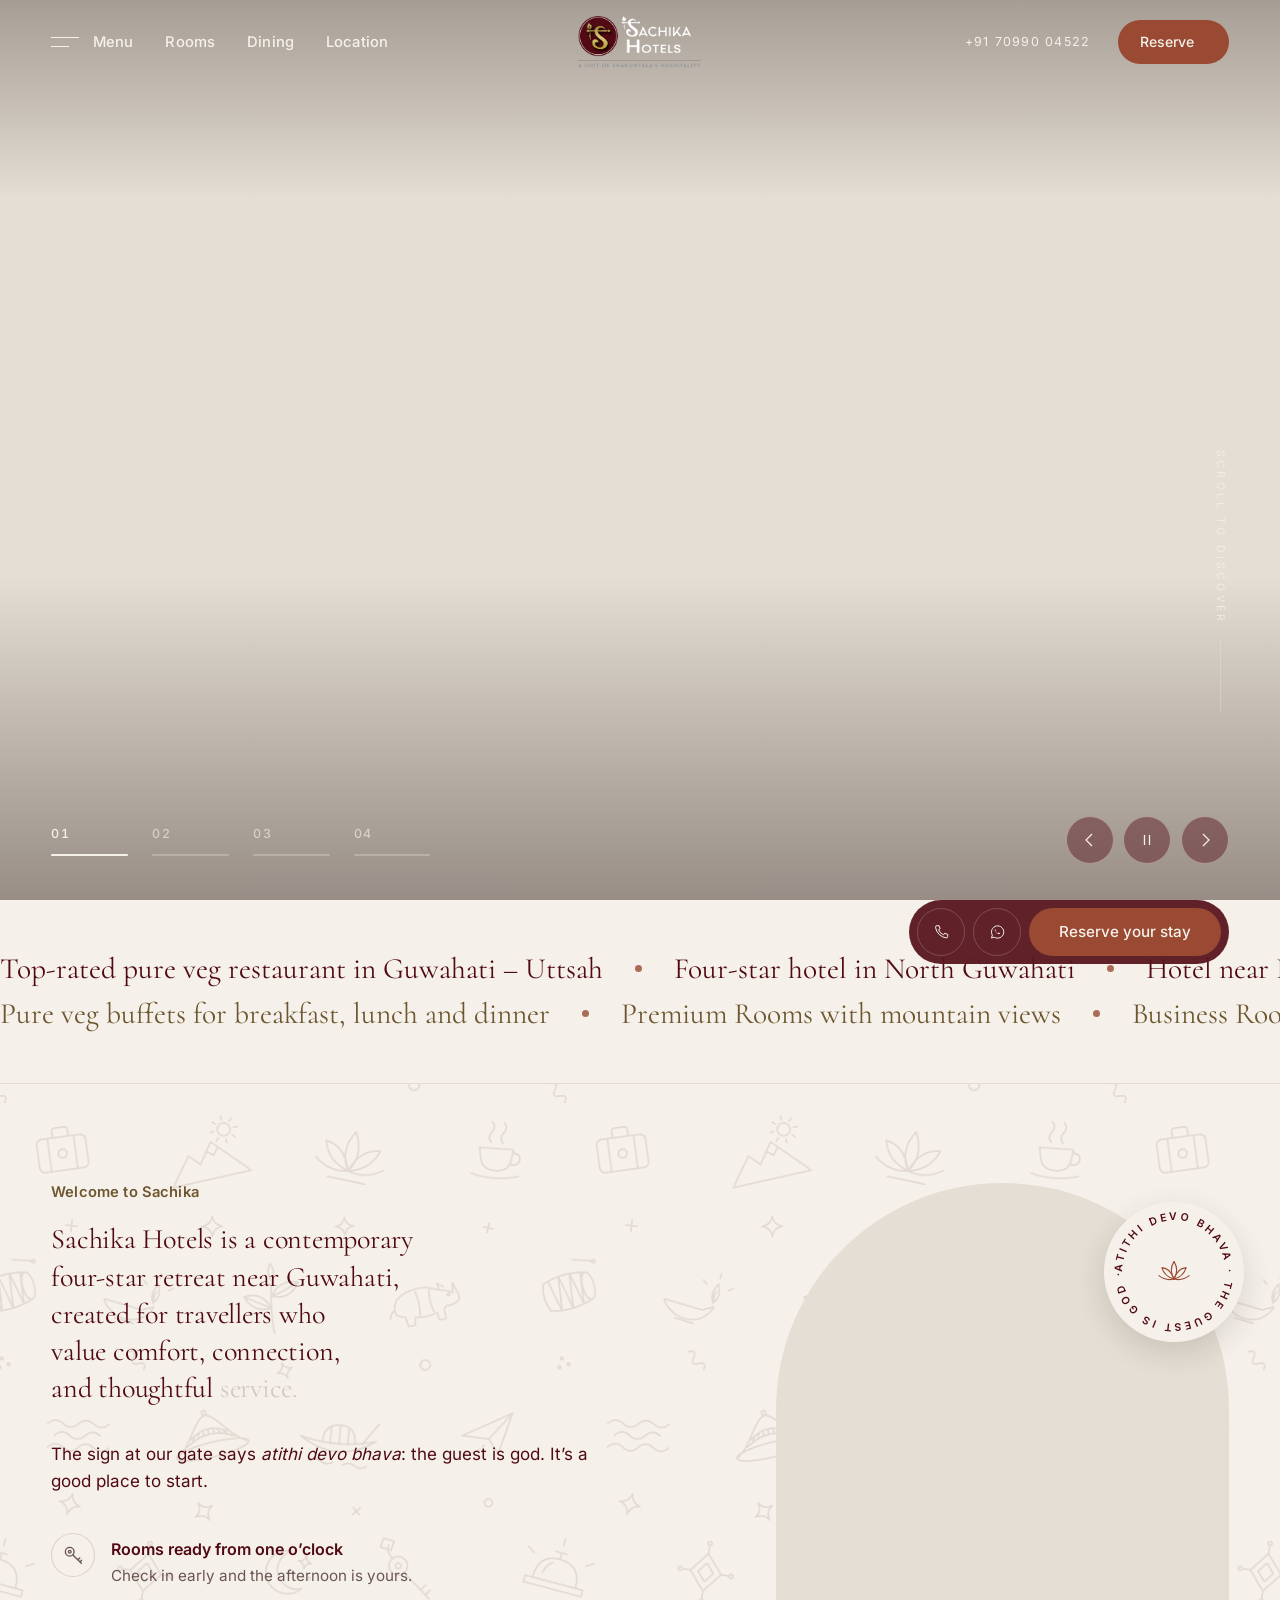
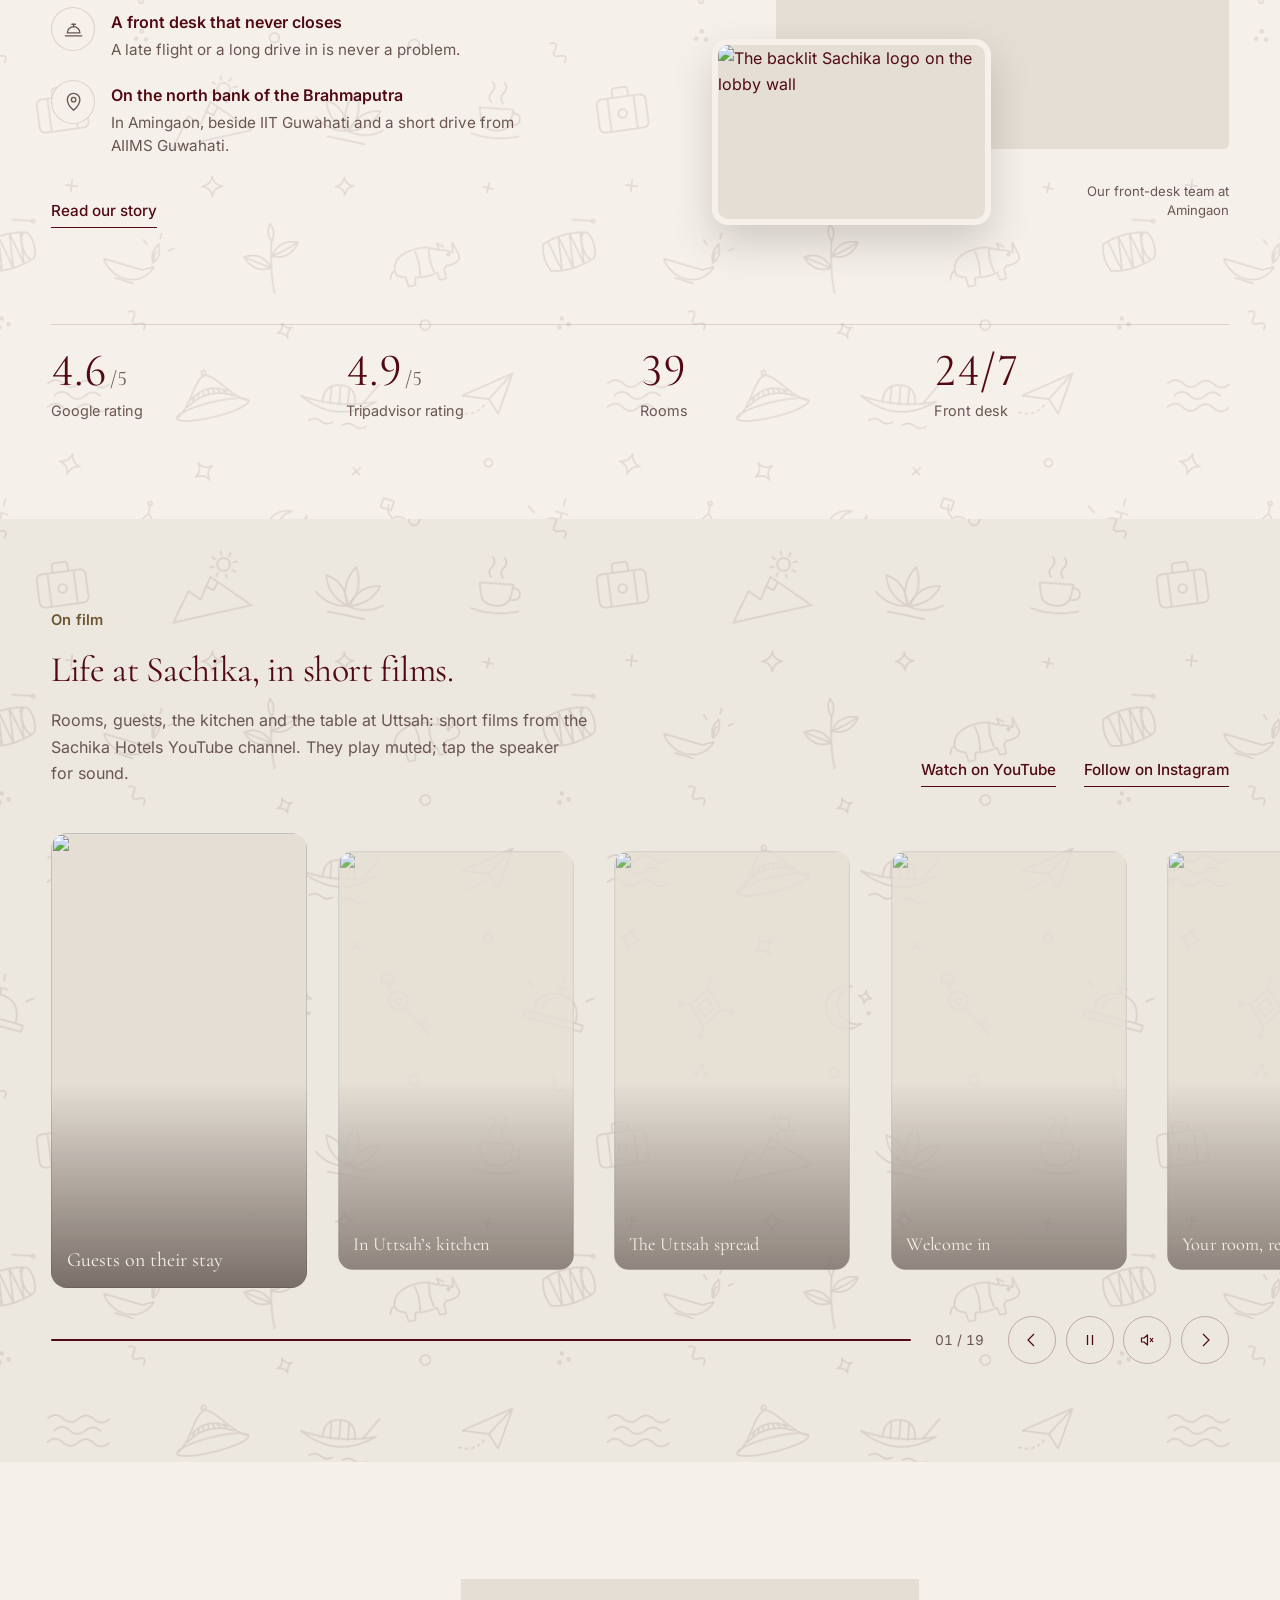
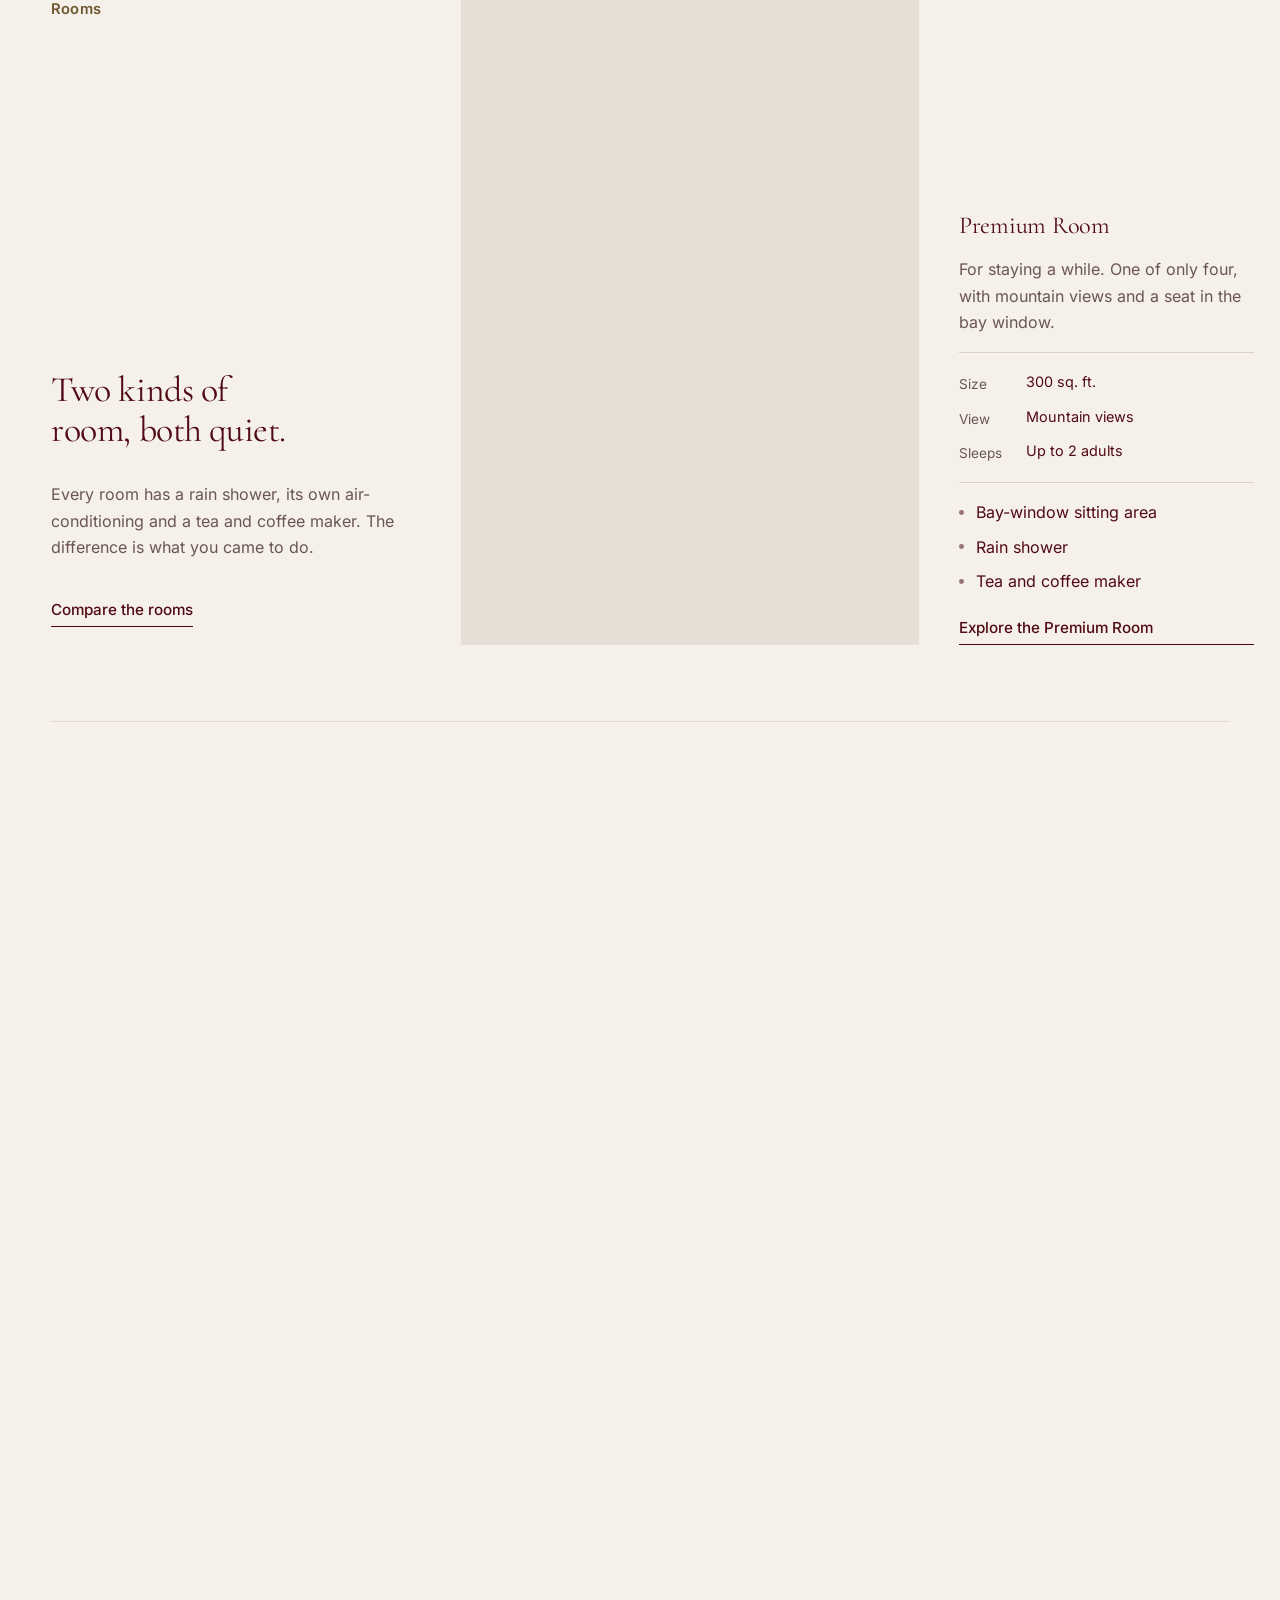
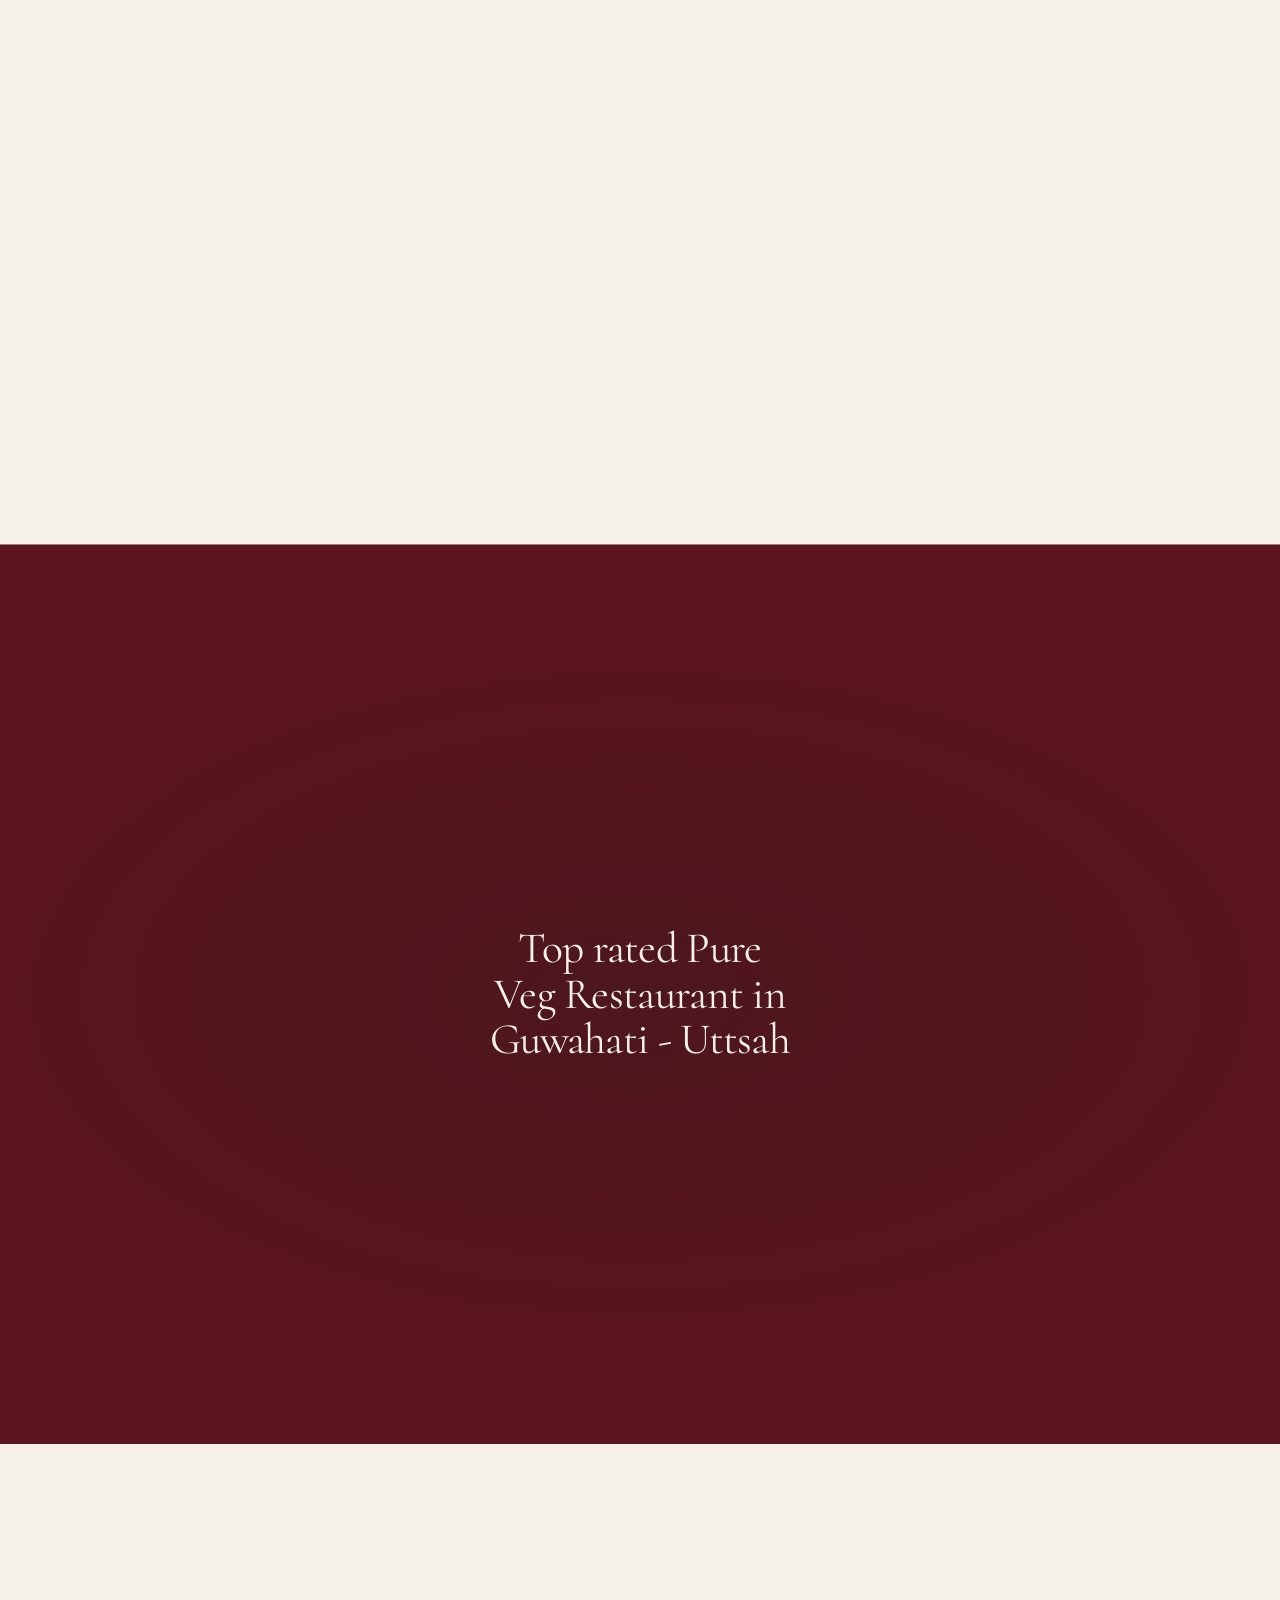
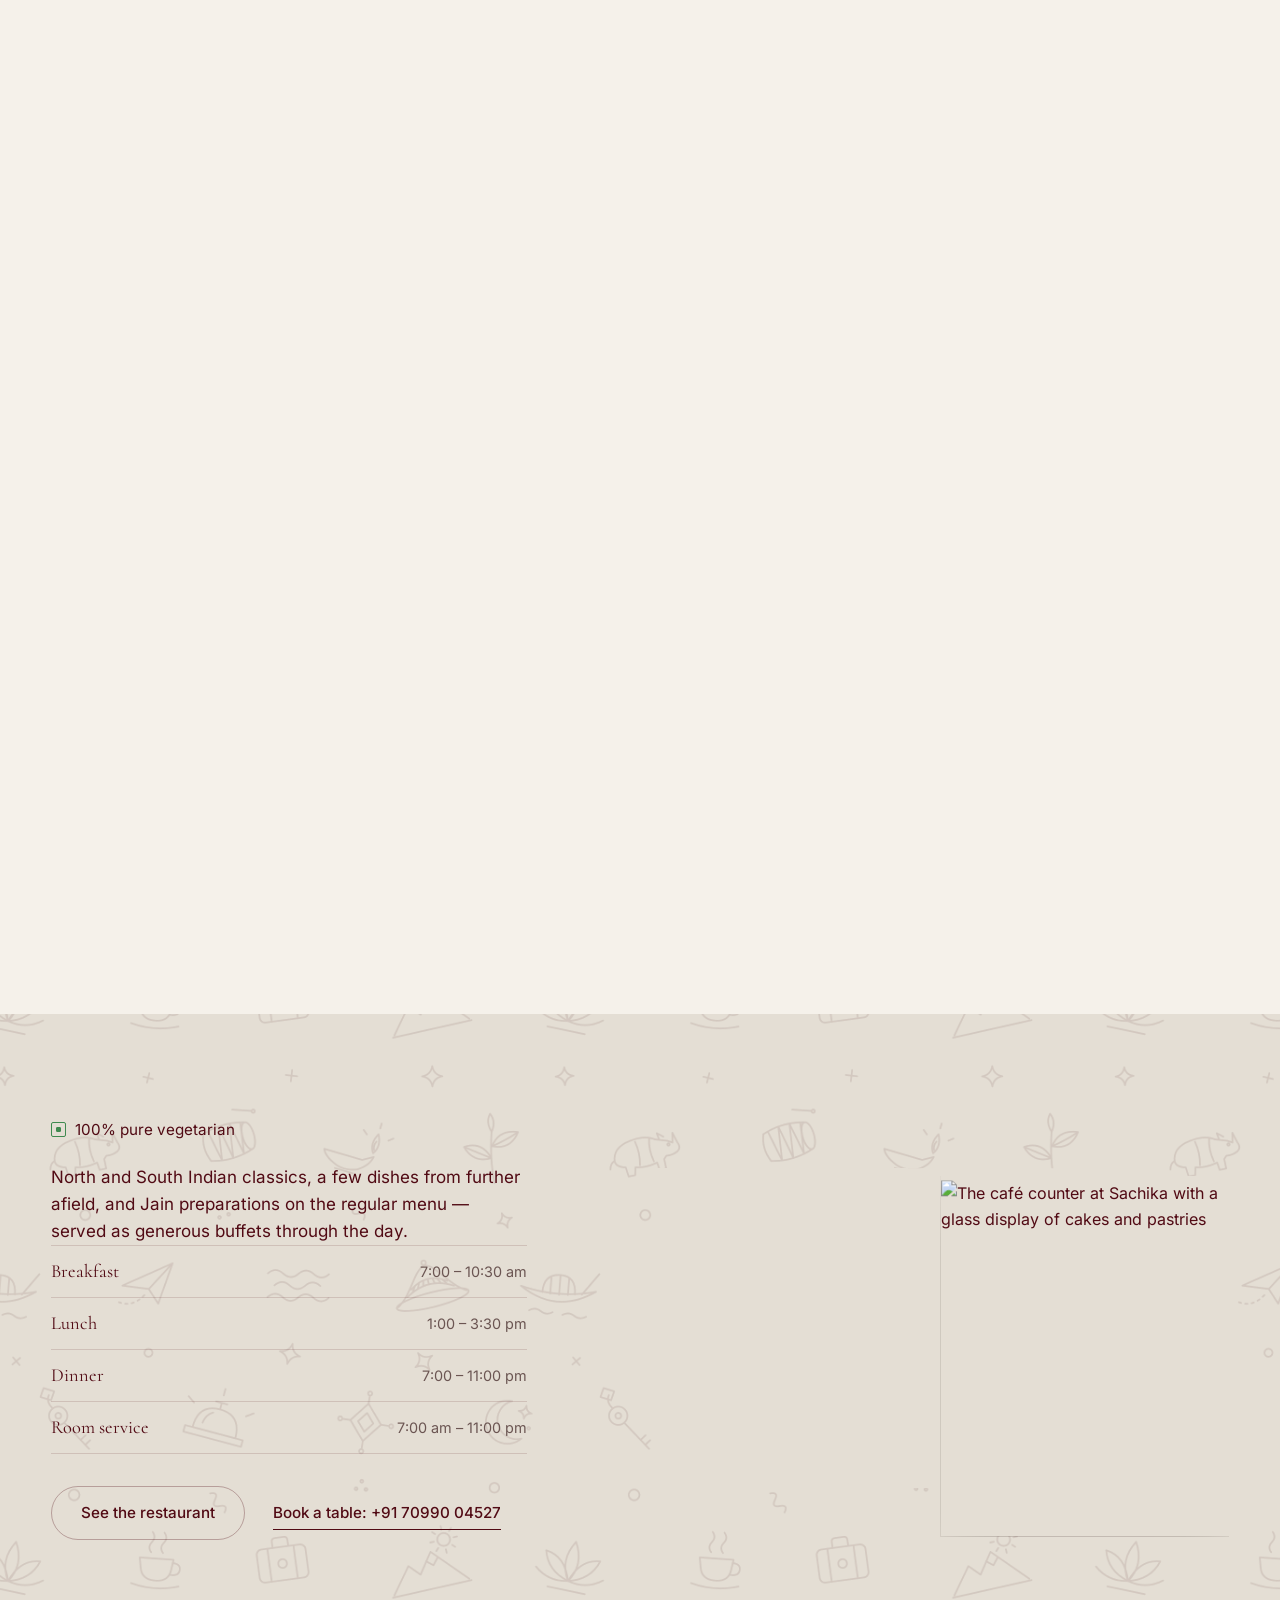
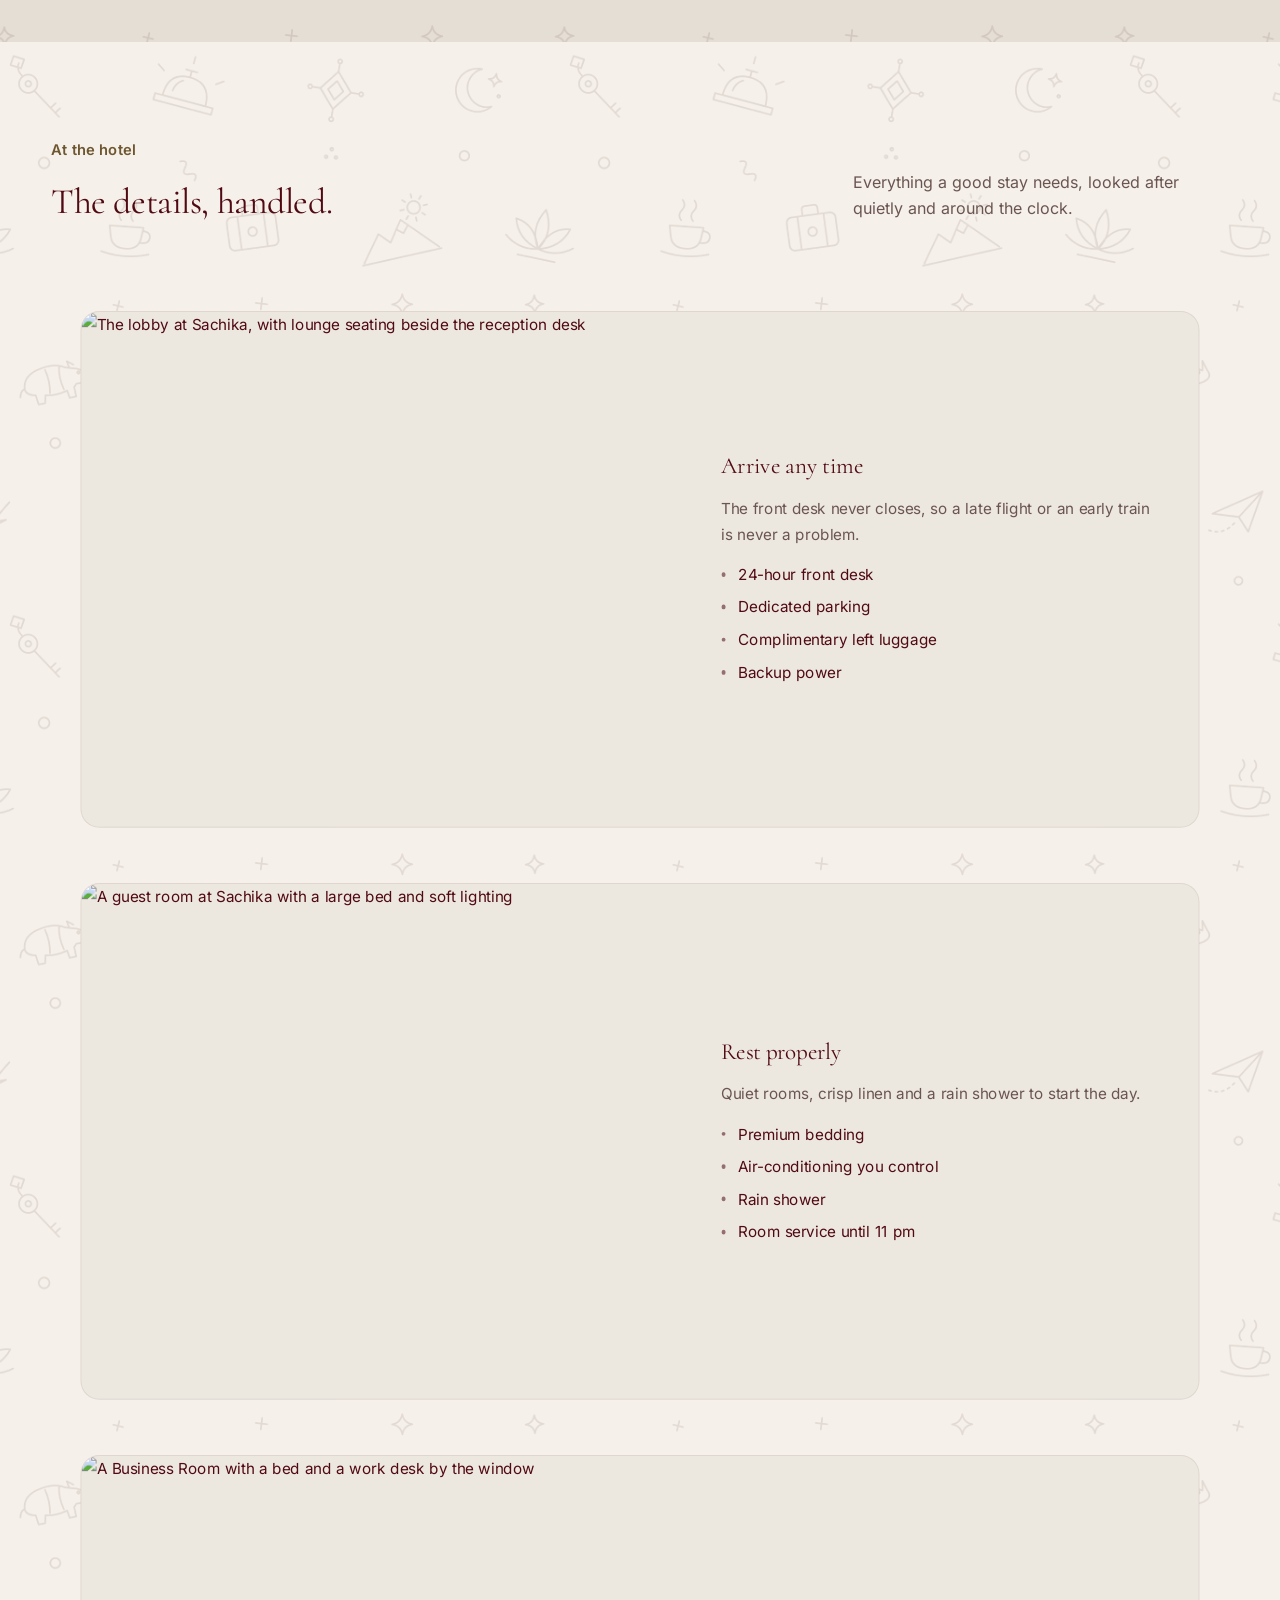
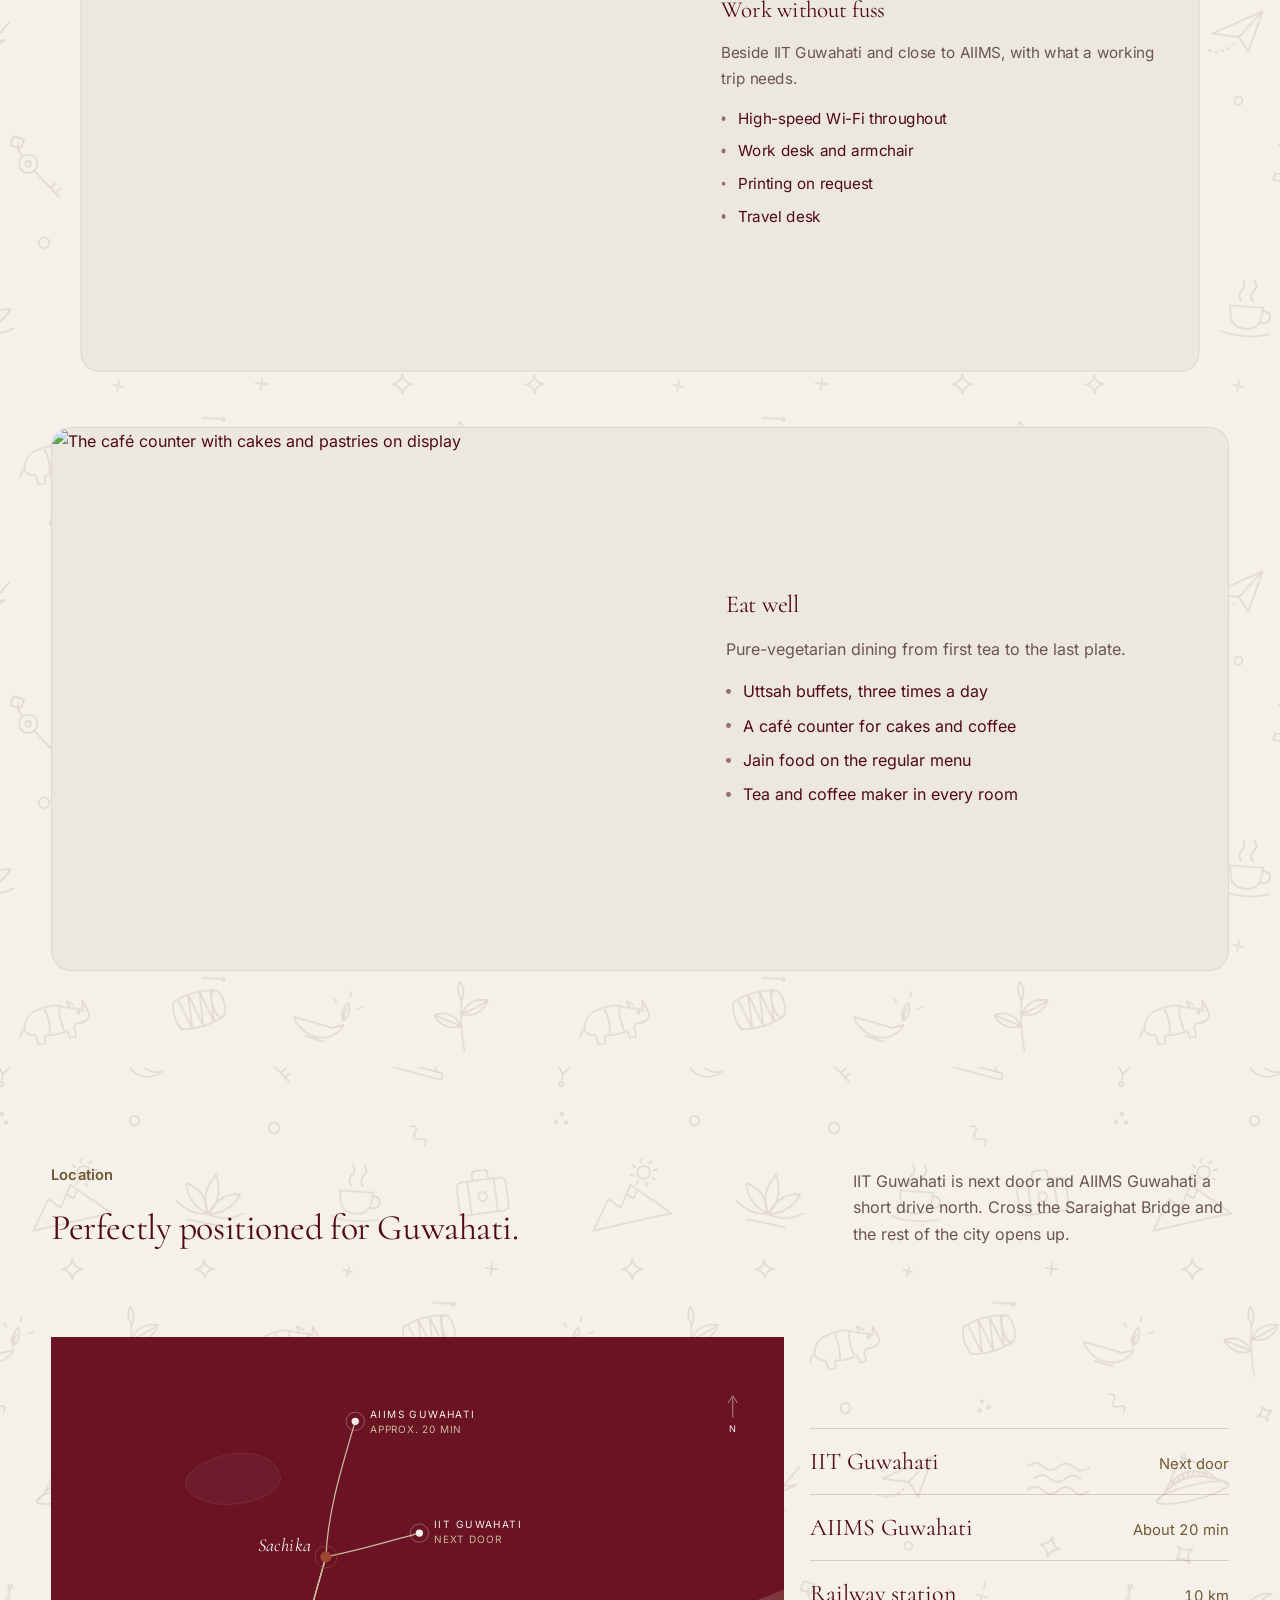
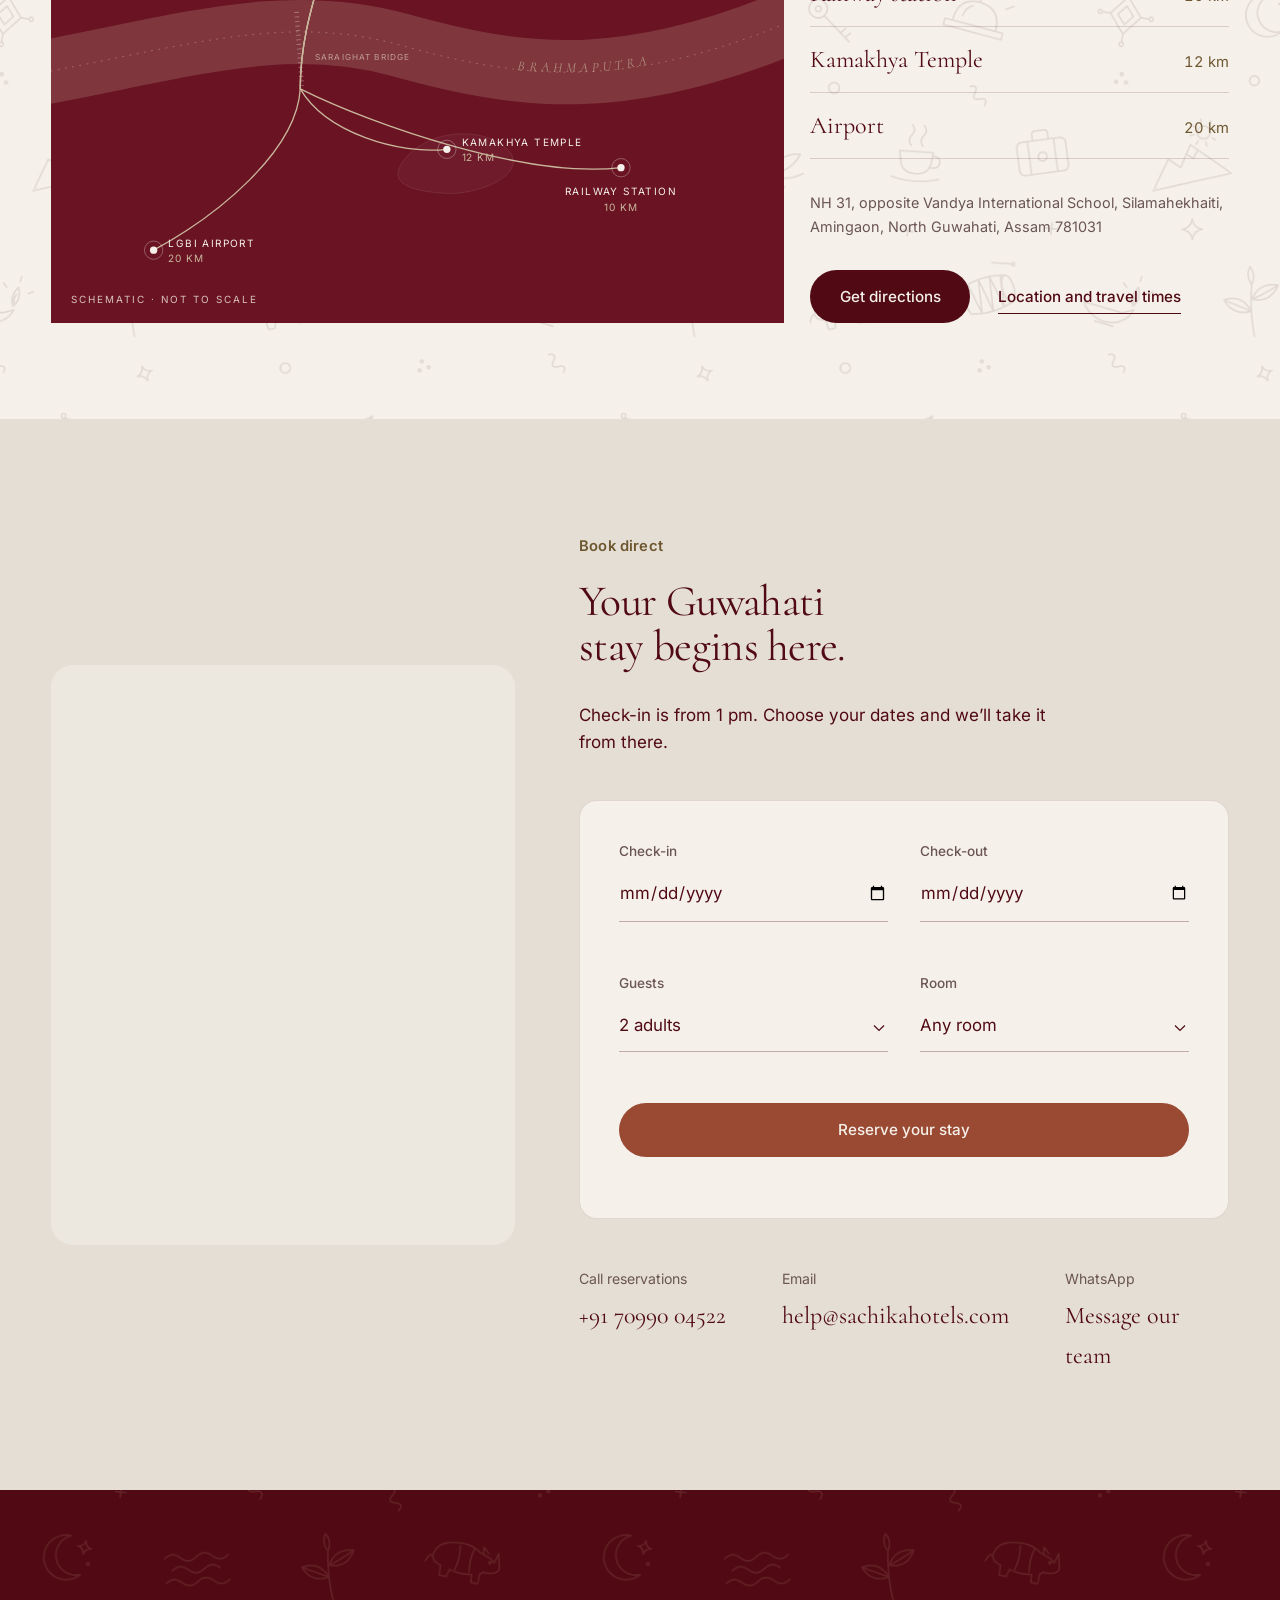
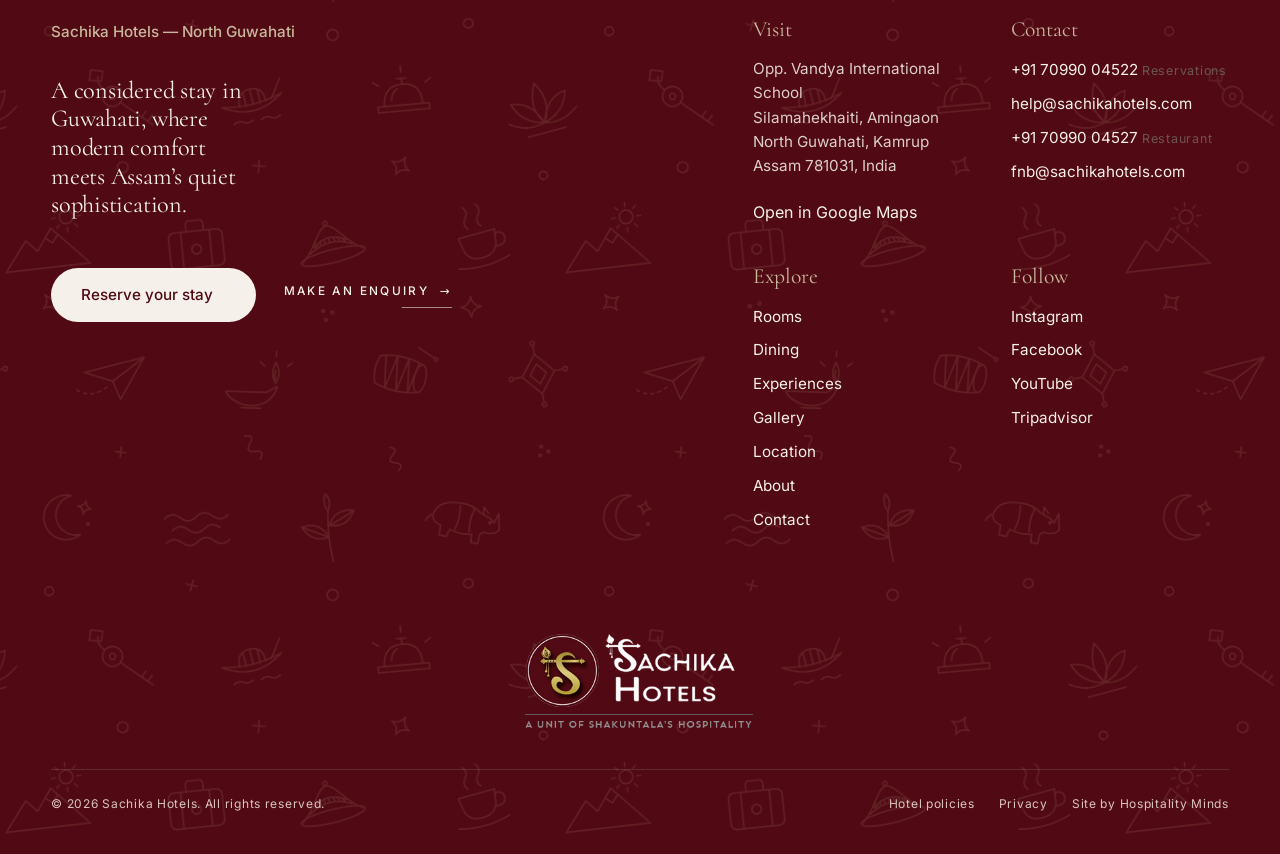
==== commit 58e775d9: "Add files via upload" ====
--- a/index.html
+++ b/index.html
@@ -291,7 +291,7 @@
         <figure class="welcome-visual">
           <div class="welcome-arch">
             <div class="plx" data-parallax="0.06">
-              <img data-wp="2026/08/WhatsApp-Image-2026-05-11-at-4.28.07-PM-2.jpeg" data-w="960" data-ar="0.75" sizes="(min-width: 64rem) 36vw, 90vw" alt="Three members of the Sachika front-desk team greeting guests with a namaste at reception" loading="lazy" src="https://sachikahotels.com/wp-content/uploads/2026/08/WhatsApp-Image-2026-05-11-at-4.28.07-PM-2.jpeg" width="960" height="1280" referrerpolicy="no-referrer" decoding="async">
+              <img data-wp="2026/08/WhatsApp-Image-2026-05-11-at-4.28.07-PM-2.jpeg" data-w="960" data-ar="0.75" sizes="(min-width: 64rem) 36vw, 90vw" alt="Three members of the Sachika front-desk team greeting guests with a namaste at reception" loading="lazy" src="https://lh3.googleusercontent.com/gps-cs-s/ANWiy9Sf5Hr0pwaNJgHGr_Z5kyyT29FbEFnGVLWw4eD93O_rTFmG0W_yM2DFdXPj-YjZF021And-fByHSw6dd9QBfOkAzWhYQPVVBiRJQlBi5YpkFFj3GJ0xyyEfWQVrawHOZx1-Vayh-g=s1360-w1360-h1020-rw" width="960" height="1280" referrerpolicy="no-referrer" decoding="async">
             </div>
           </div>
           <div class="welcome-inset">
@@ -465,8 +465,7 @@
         <img data-g="ANWiy9QOccIieglnLM6SkhxX97aI4df7L9v7YiisQPDWV2VZosz4ta4-uegm4AGOJDazDnALaS2k7wmeodyHI4dg6gSXxFOM0atwXeUluegnCZJaqPlKi4n2ZstWzjnJb2B6OtrpYl2jIaDONzI5" data-w="1600" data-ar="1.7778" data-max="1600" sizes="100vw" alt="Uttsah restaurant: cane chairs, a carved screen and the restaurant sign" loading="lazy" referrerpolicy="no-referrer" src="https://lh3.googleusercontent.com/gps-cs-s/ANWiy9QOccIieglnLM6SkhxX97aI4df7L9v7YiisQPDWV2VZosz4ta4-uegm4AGOJDazDnALaS2k7wmeodyHI4dg6gSXxFOM0atwXeUluegnCZJaqPlKi4n2ZstWzjnJb2B6OtrpYl2jIaDONzI5=w1600-h900-p-k-no" srcset="https://lh3.googleusercontent.com/gps-cs-s/ANWiy9QOccIieglnLM6SkhxX97aI4df7L9v7YiisQPDWV2VZosz4ta4-uegm4AGOJDazDnALaS2k7wmeodyHI4dg6gSXxFOM0atwXeUluegnCZJaqPlKi4n2ZstWzjnJb2B6OtrpYl2jIaDONzI5=w400-h225-p-k-no 400w, https://lh3.googleusercontent.com/gps-cs-s/ANWiy9QOccIieglnLM6SkhxX97aI4df7L9v7YiisQPDWV2VZosz4ta4-uegm4AGOJDazDnALaS2k7wmeodyHI4dg6gSXxFOM0atwXeUluegnCZJaqPlKi4n2ZstWzjnJb2B6OtrpYl2jIaDONzI5=w640-h360-p-k-no 640w, https://lh3.googleusercontent.com/gps-cs-s/ANWiy9QOccIieglnLM6SkhxX97aI4df7L9v7YiisQPDWV2VZosz4ta4-uegm4AGOJDazDnALaS2k7wmeodyHI4dg6gSXxFOM0atwXeUluegnCZJaqPlKi4n2ZstWzjnJb2B6OtrpYl2jIaDONzI5=w960-h540-p-k-no 960w, https://lh3.googleusercontent.com/gps-cs-s/ANWiy9QOccIieglnLM6SkhxX97aI4df7L9v7YiisQPDWV2VZosz4ta4-uegm4AGOJDazDnALaS2k7wmeodyHI4dg6gSXxFOM0atwXeUluegnCZJaqPlKi4n2ZstWzjnJb2B6OtrpYl2jIaDONzI5=w1280-h720-p-k-no 1280w, https://lh3.googleusercontent.com/gps-cs-s/ANWiy9QOccIieglnLM6SkhxX97aI4df7L9v7YiisQPDWV2VZosz4ta4-uegm4AGOJDazDnALaS2k7wmeodyHI4dg6gSXxFOM0atwXeUluegnCZJaqPlKi4n2ZstWzjnJb2B6OtrpYl2jIaDONzI5=w1600-h900-p-k-no 1600w" width="1600" height="900" decoding="async">
       </div>
       <div class="zoom-copy">
-        <p class="kicker">Uttsah by Sachika</p>
-        <h2 id="zoom-title" class="display-lg">A table worth lingering over.</h2>
+        <h2 id="zoom-title" class="display-lg">Top rated Pure Veg Restaurant in Guwahati - Uttsah</h2>
       </div>
     </div>
   </section>
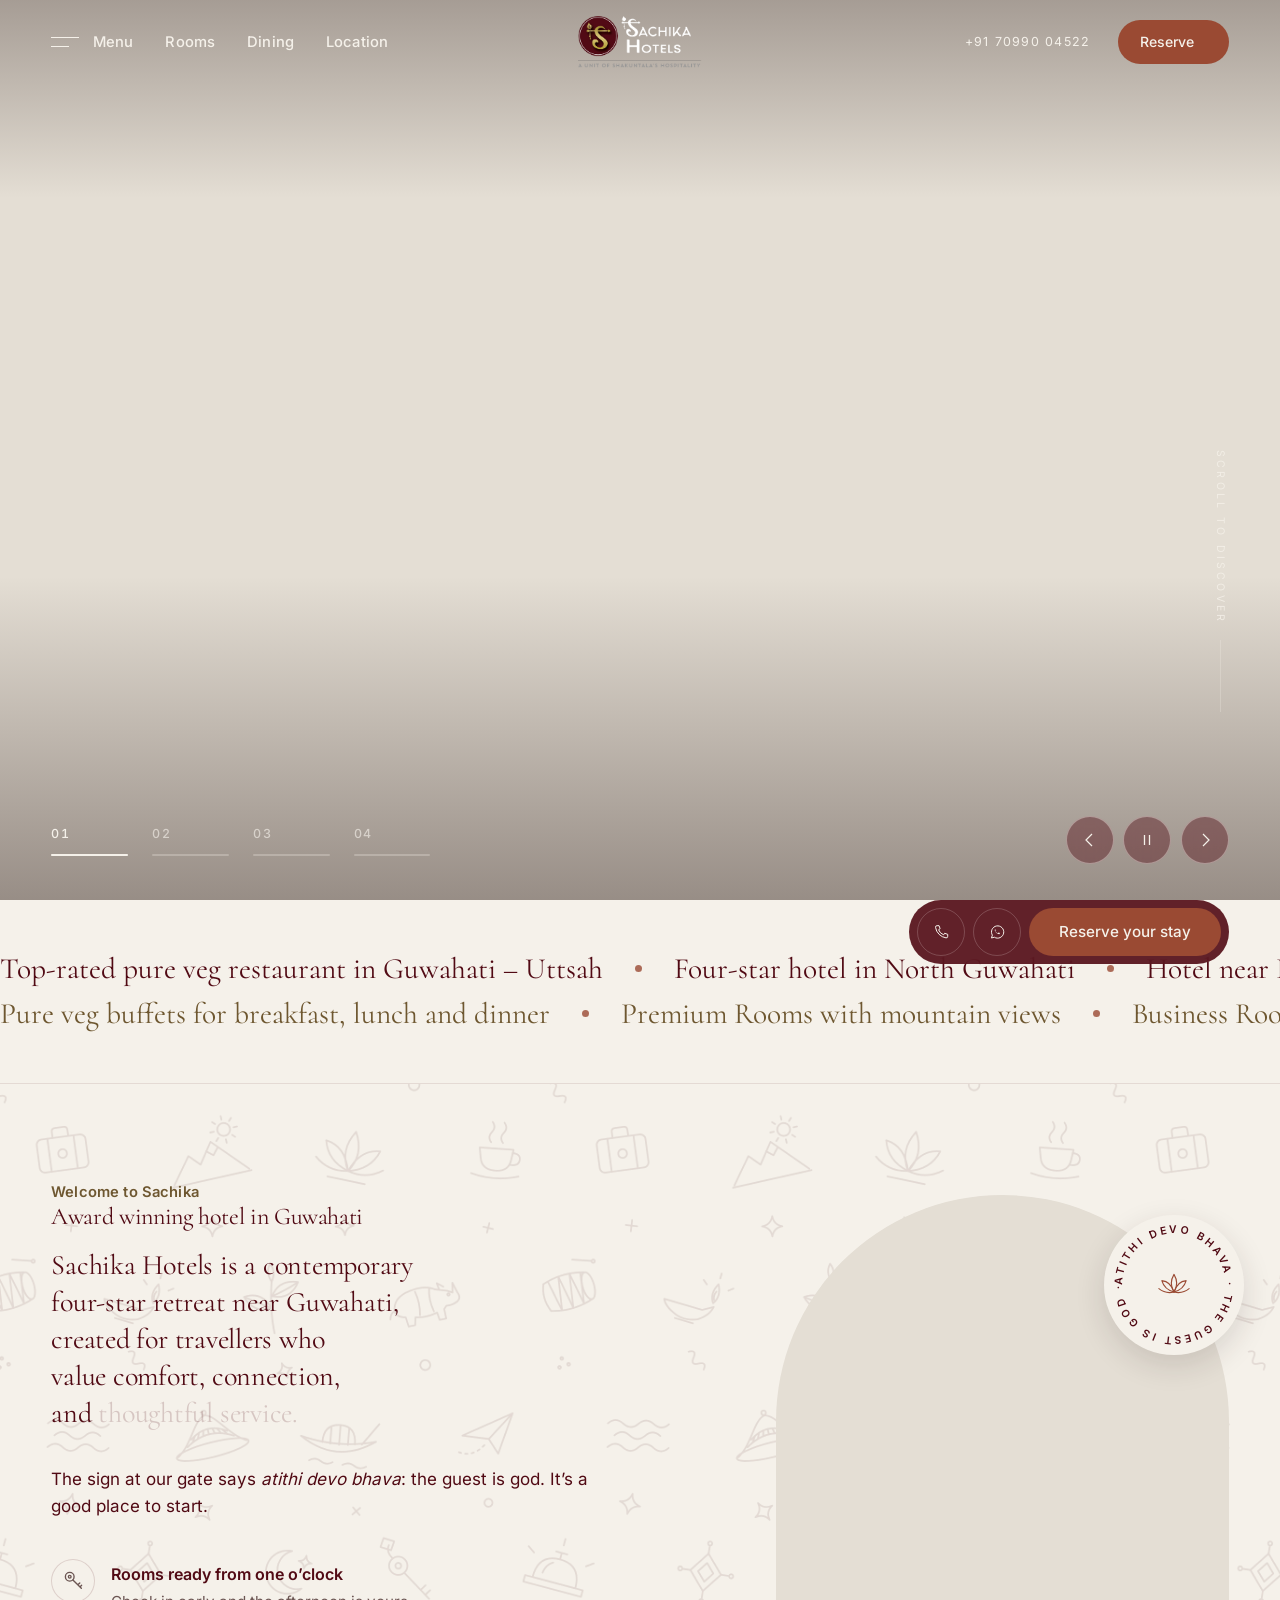
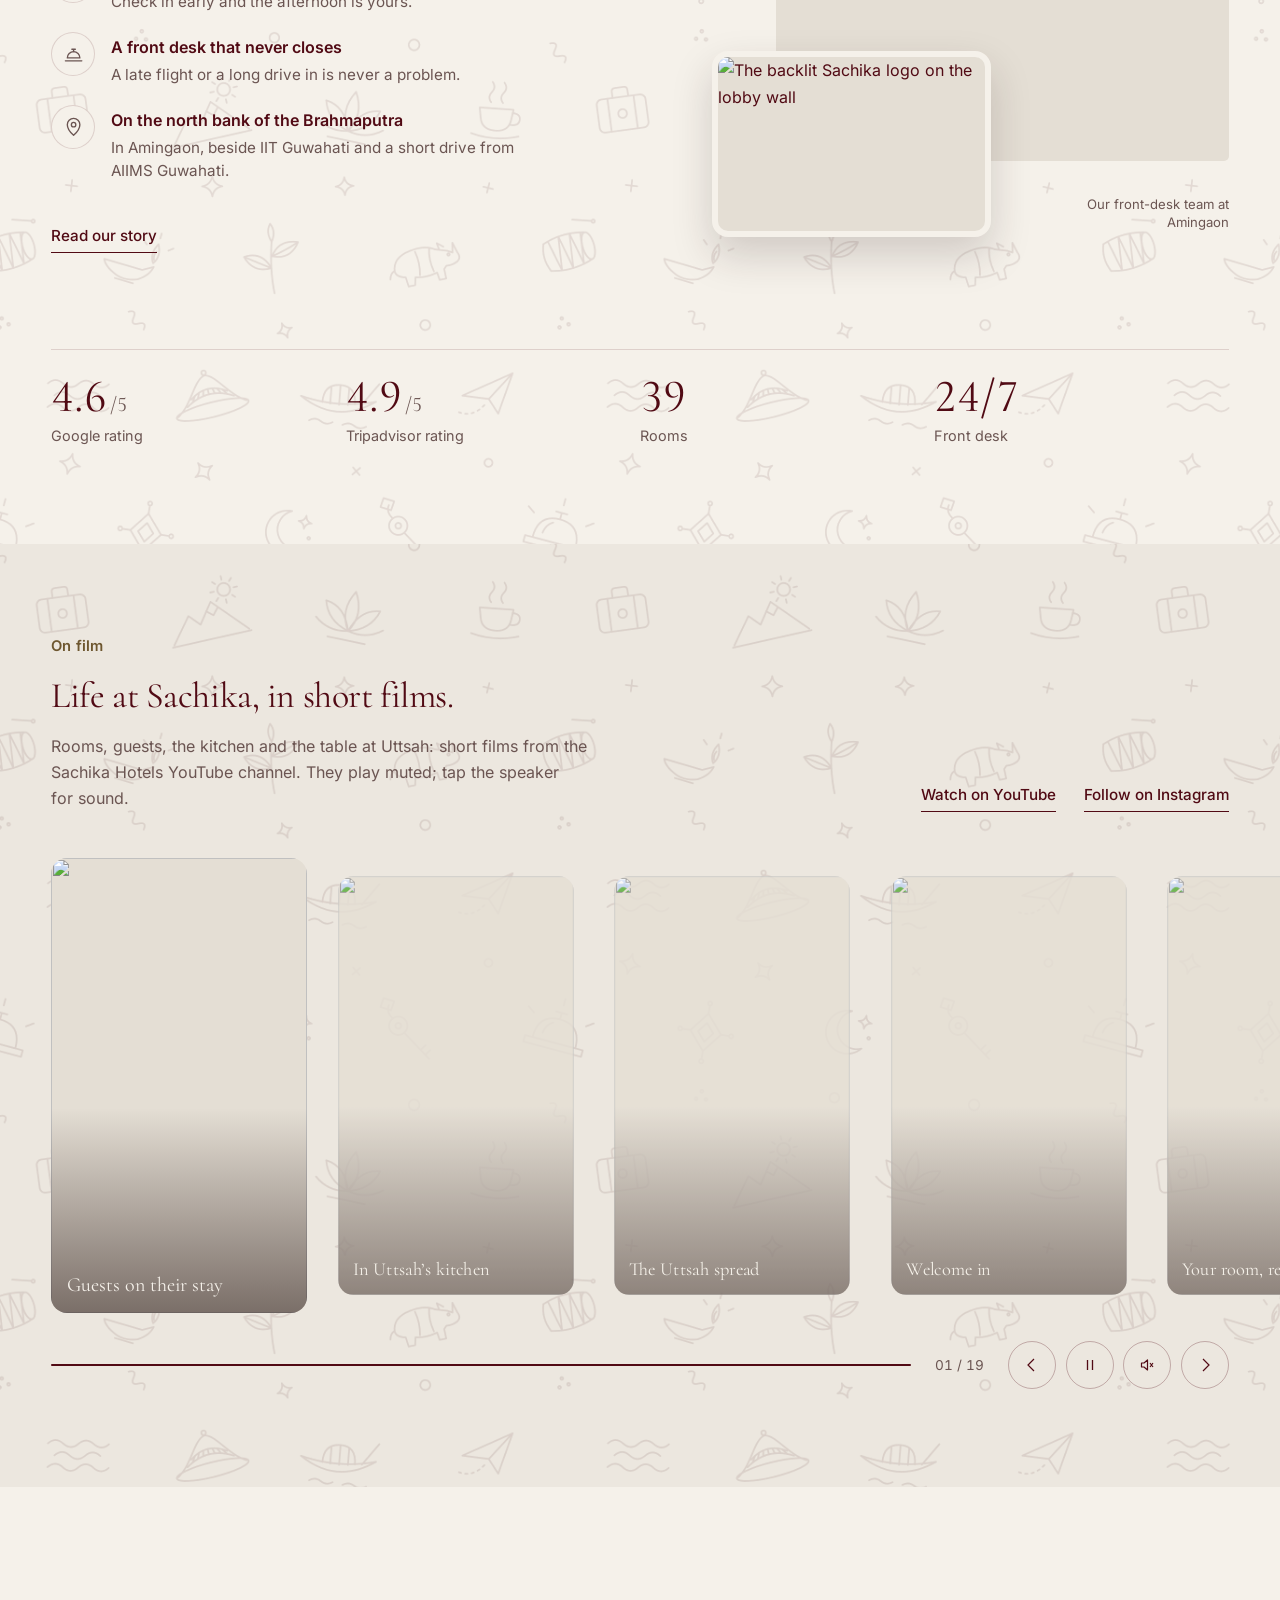
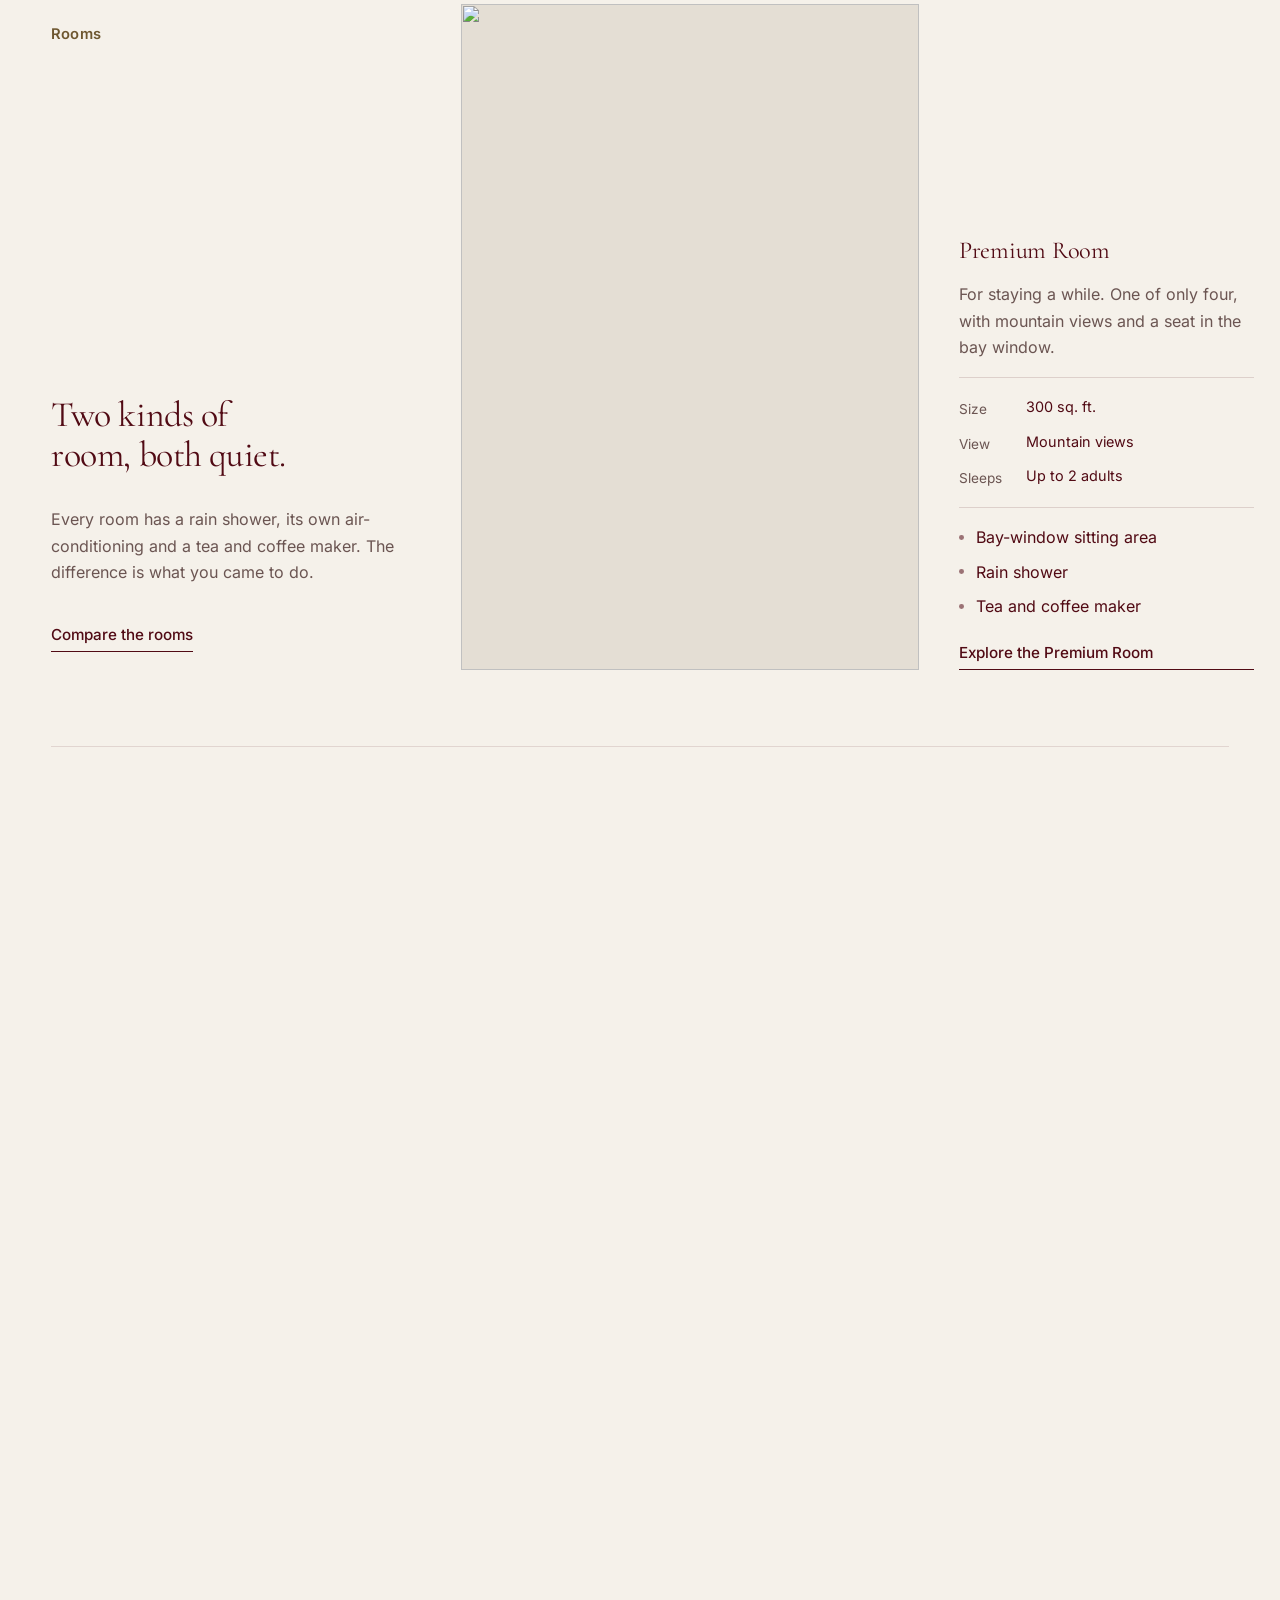
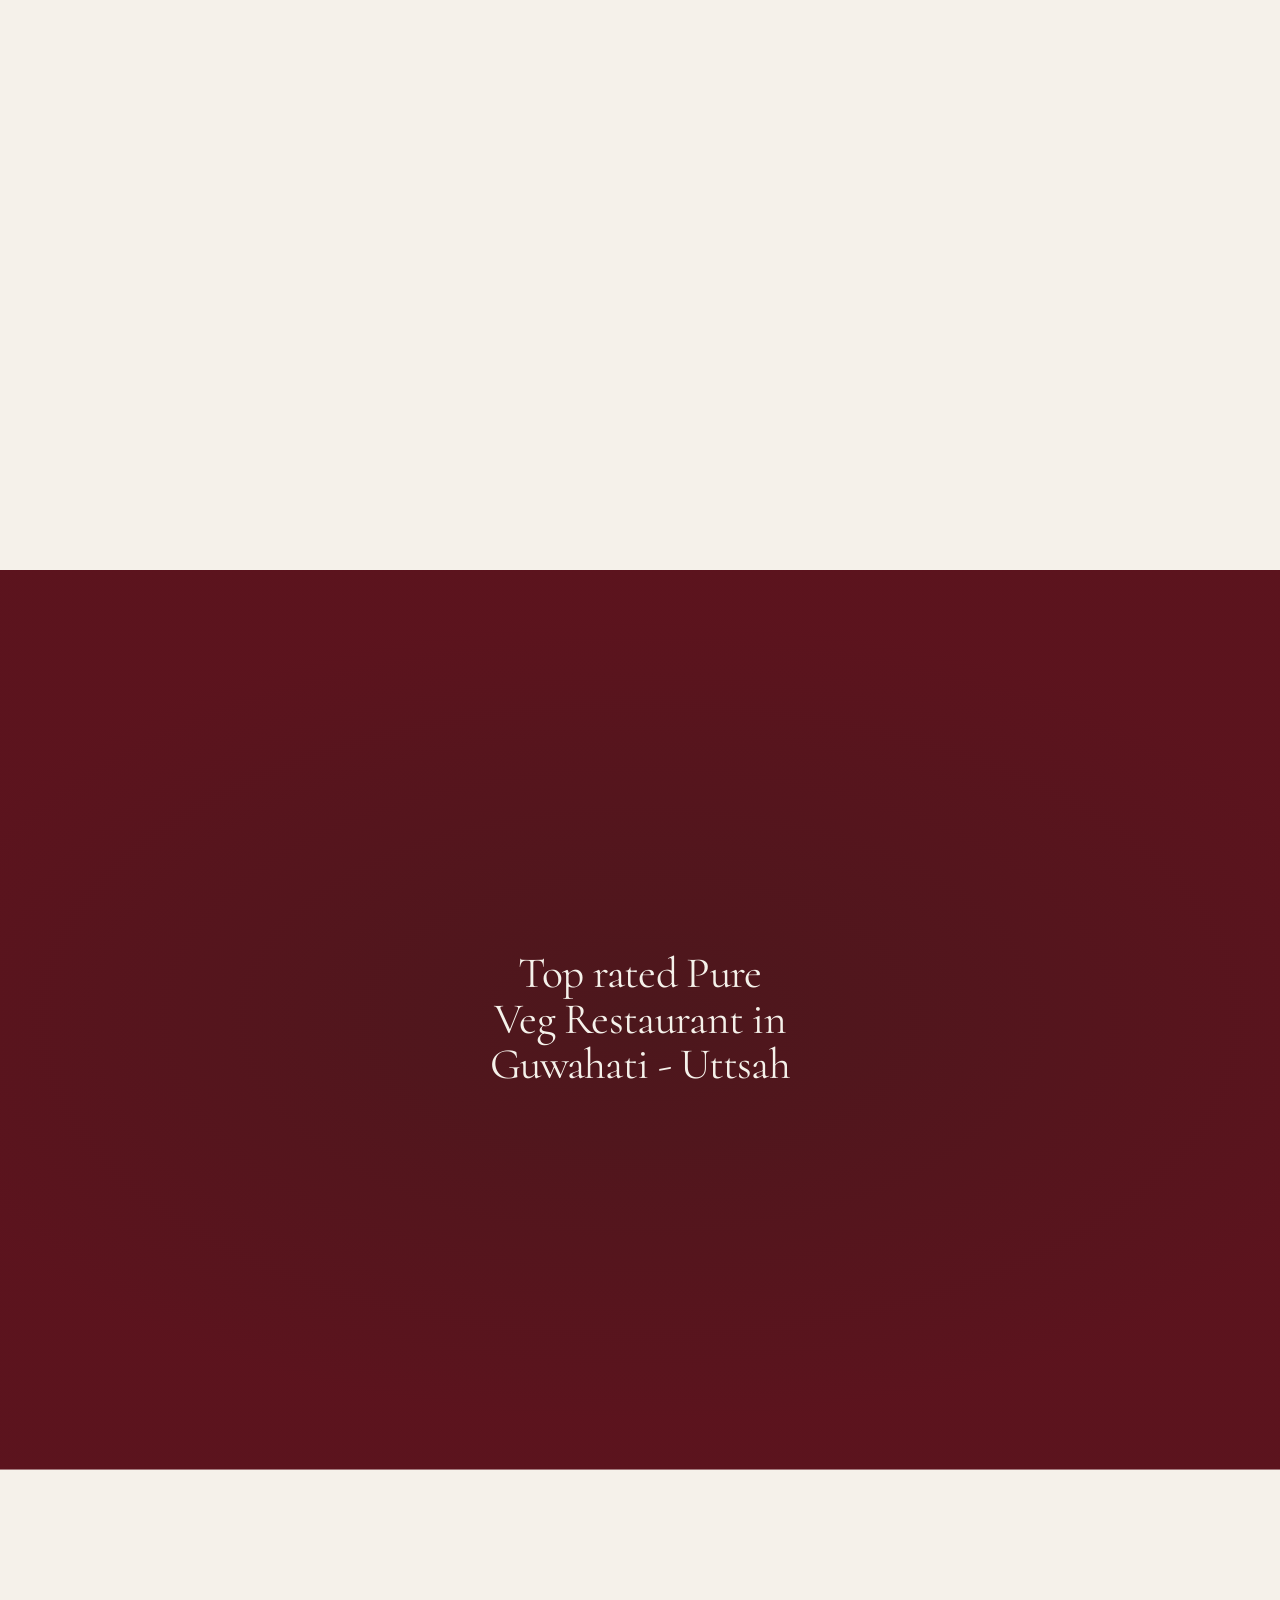
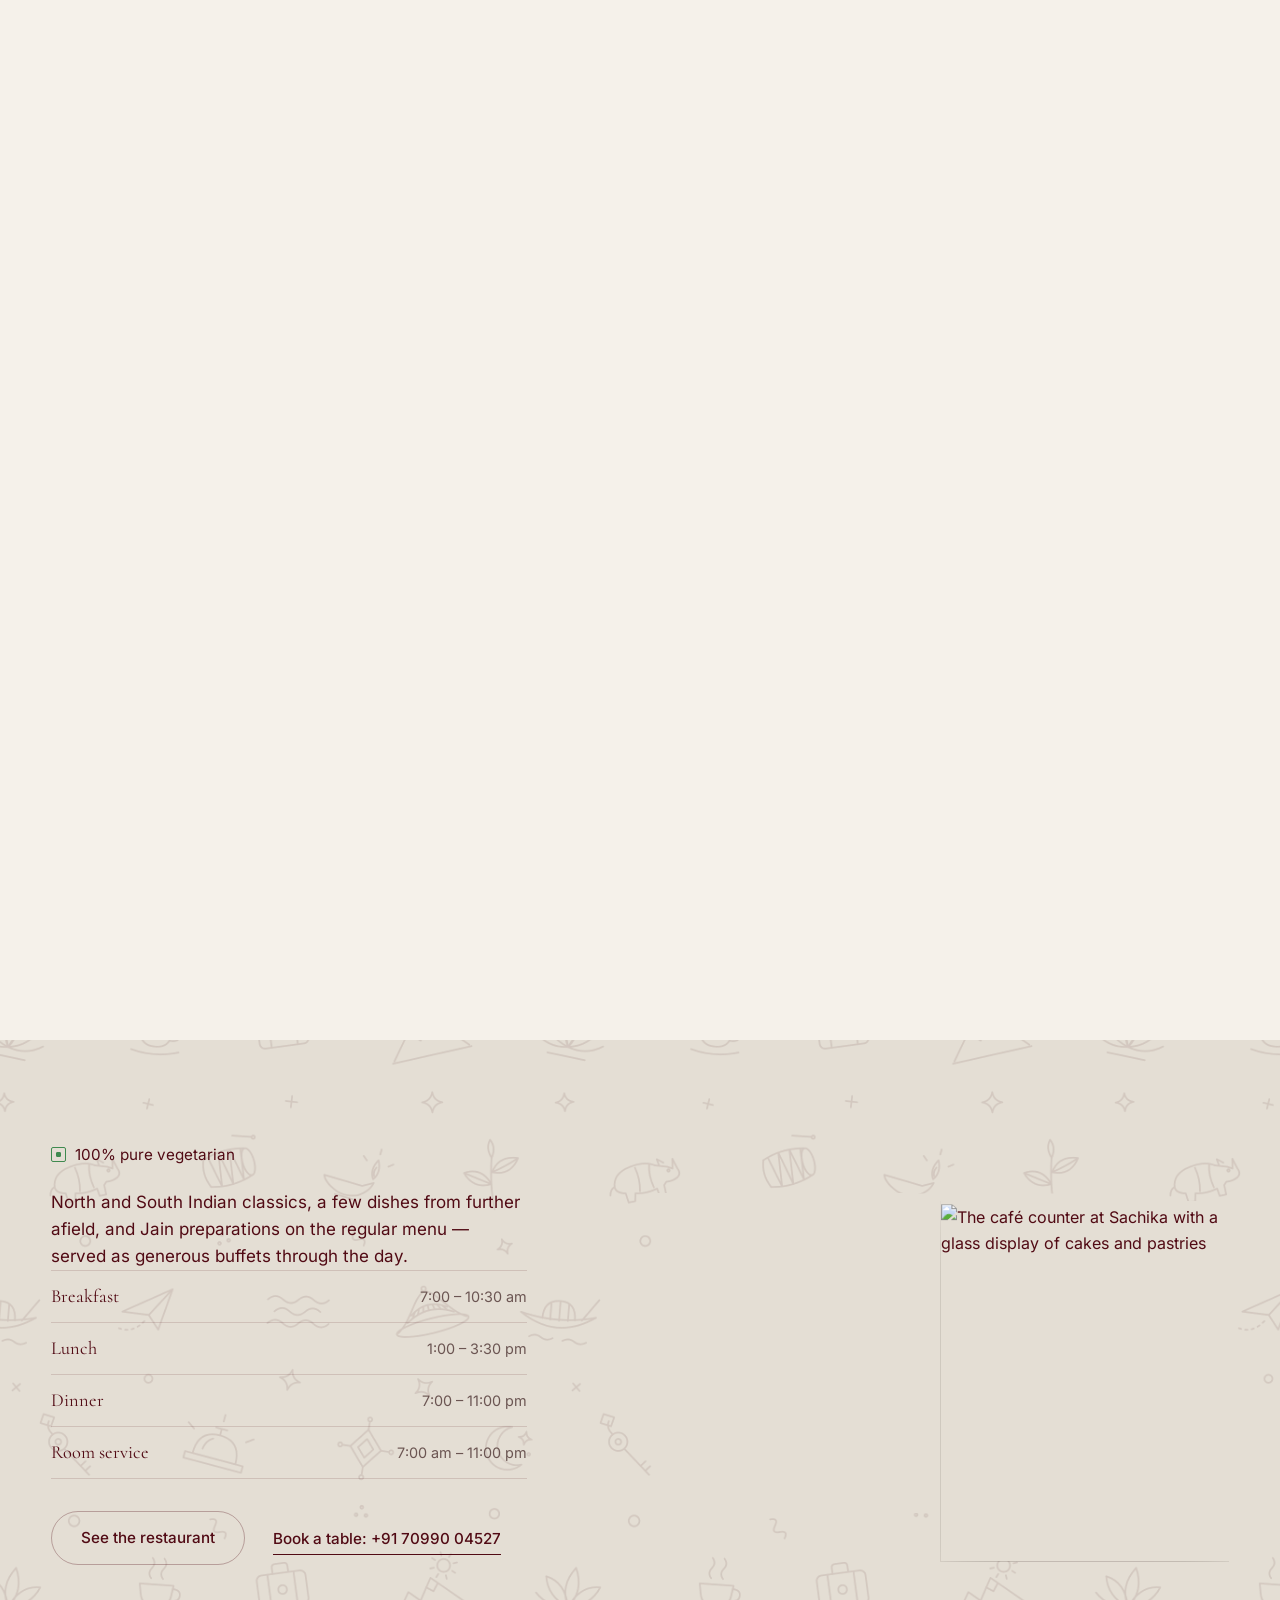
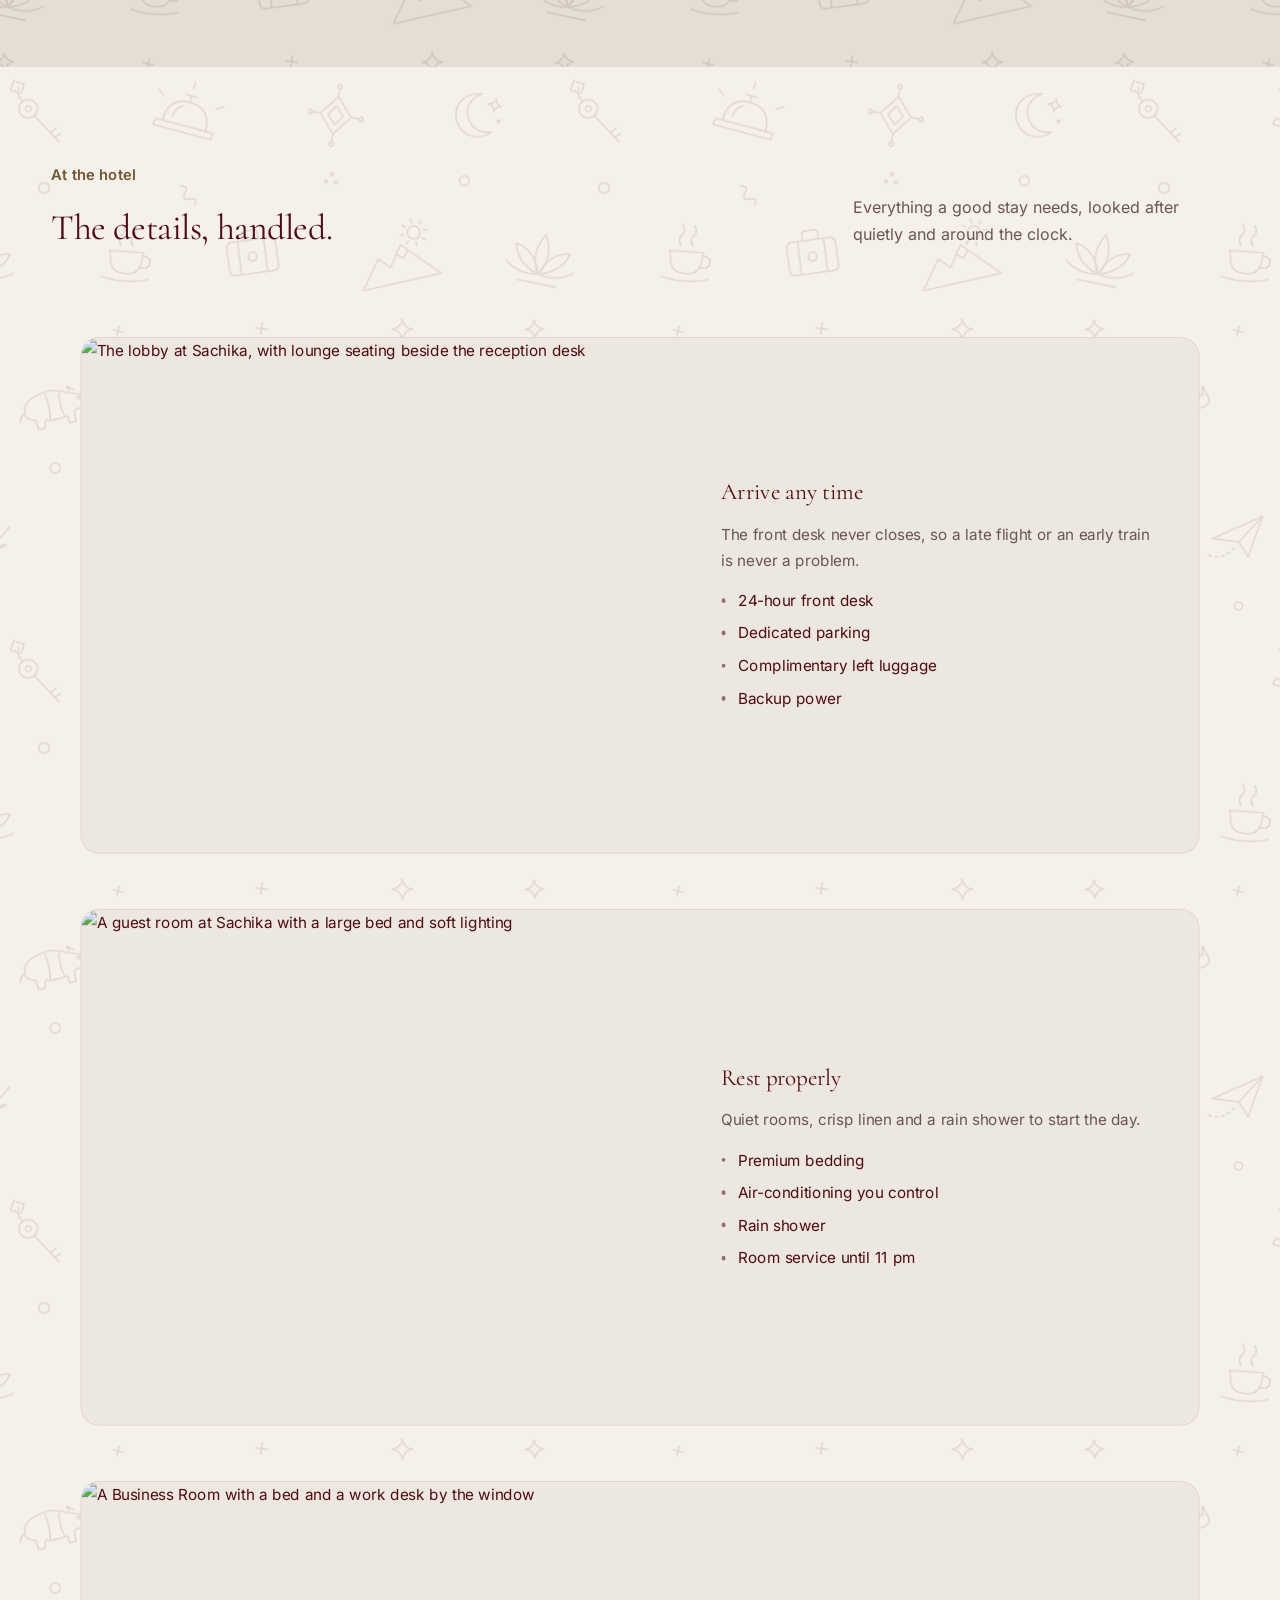
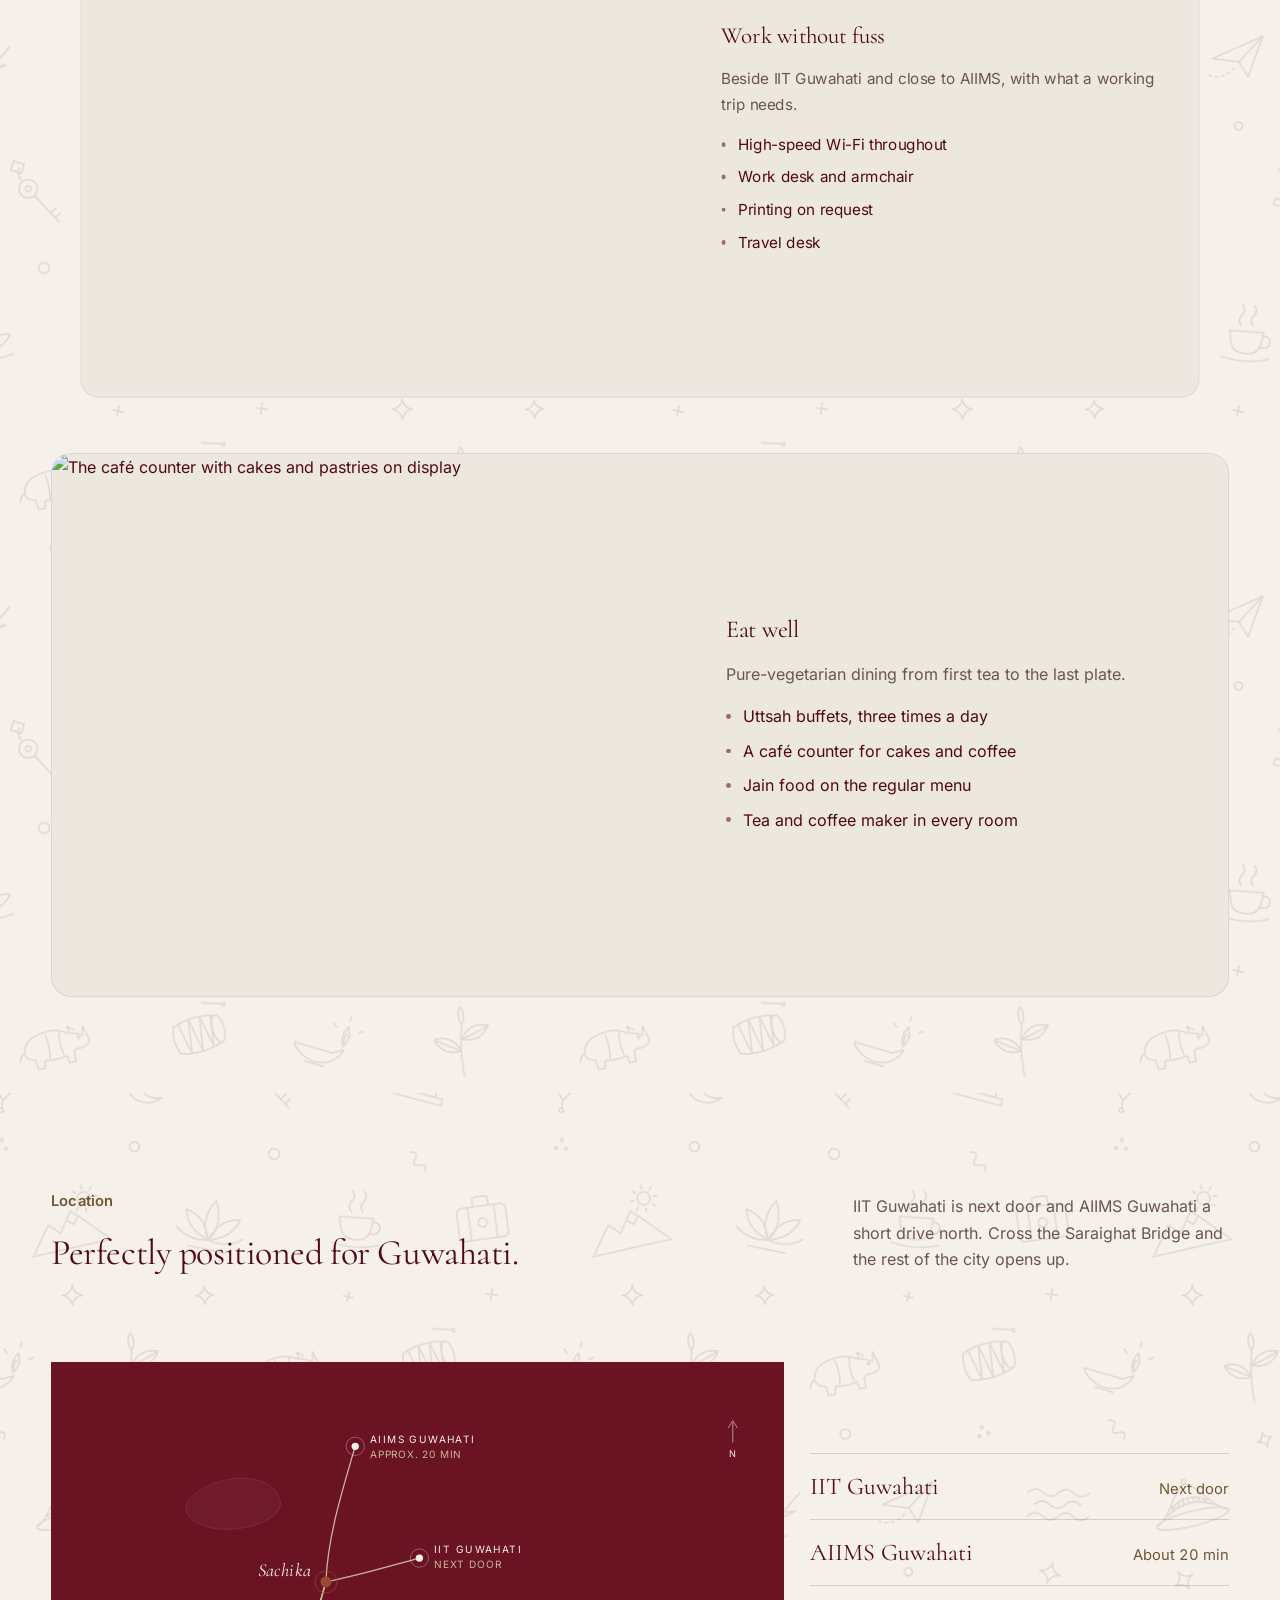
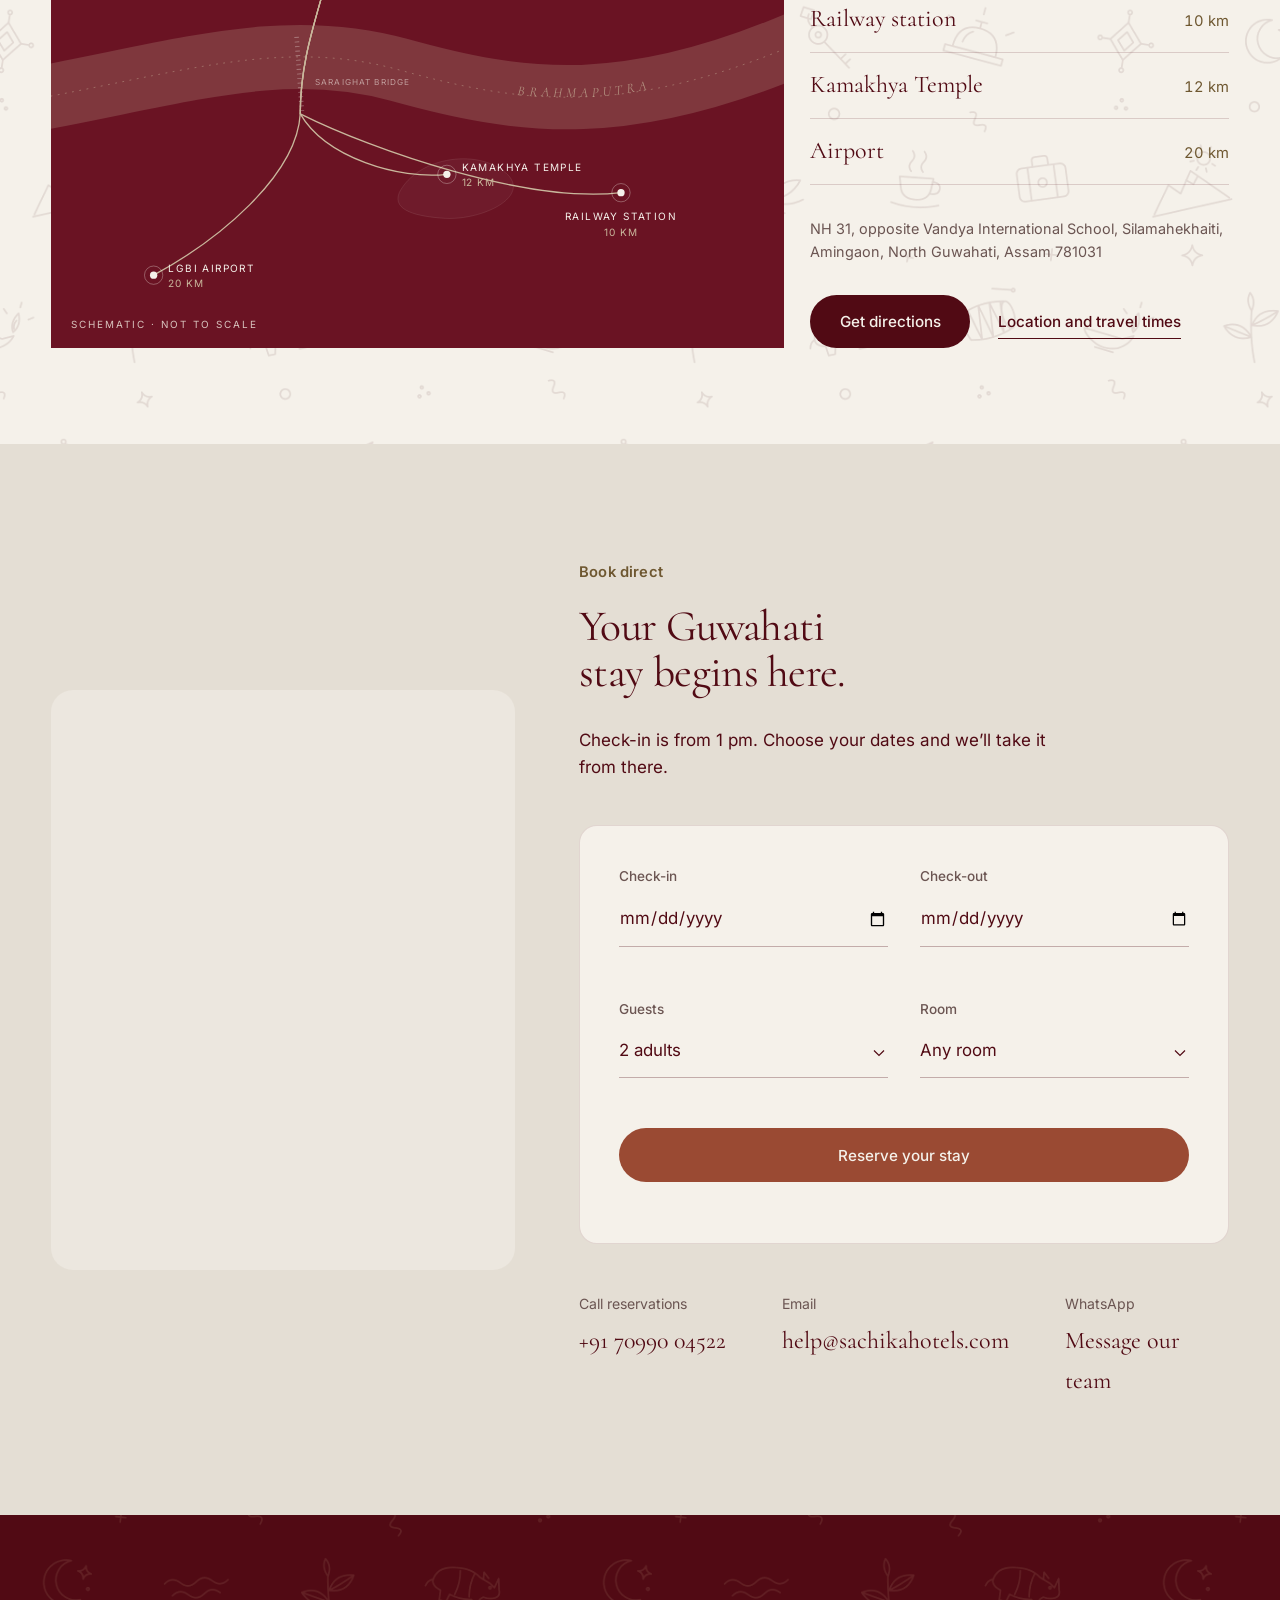
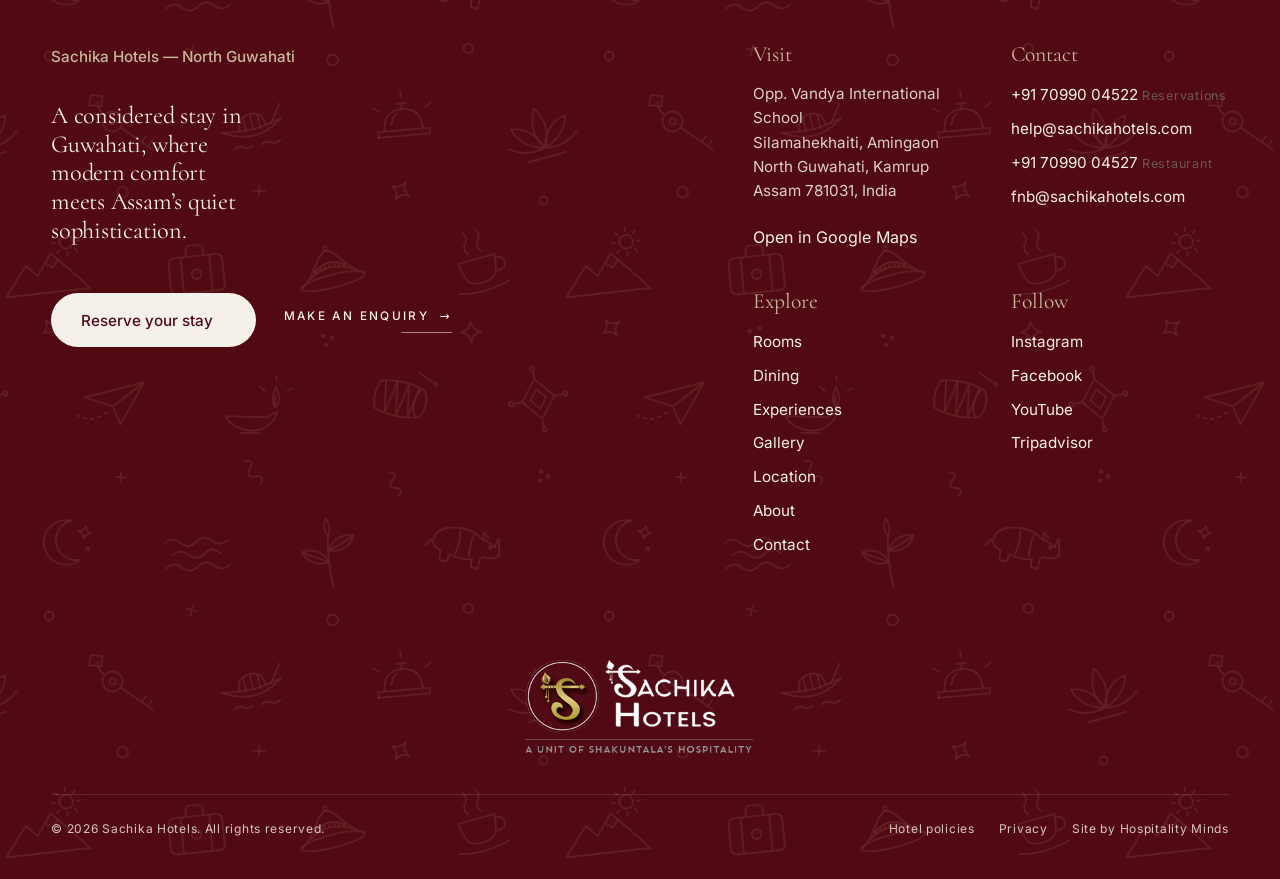
==== commit f3a47efe: "Add files via upload" ====
--- a/index.html
+++ b/index.html
@@ -269,6 +269,7 @@
       <div class="welcome-grid">
         <div class="welcome-text">
           <p class="kicker" data-reveal="fade">Welcome to Sachika</p>
+          <h1>Award winning hotel in Guwahati</h1>
           <h2 id="welcome-title" class="statement welcome-statement" data-words data-progress>Sachika Hotels is a contemporary four-star retreat near Guwahati, created for travellers who value comfort, connection, and thoughtful service.</h2>
           <p class="lede welcome-lede" data-reveal="fade">The sign at our gate says <i lang="sa">atithi devo bhava</i>: the guest is god. It’s a good place to start.</p>
           <ul class="welcome-promises" role="list" data-reveal="stagger">
